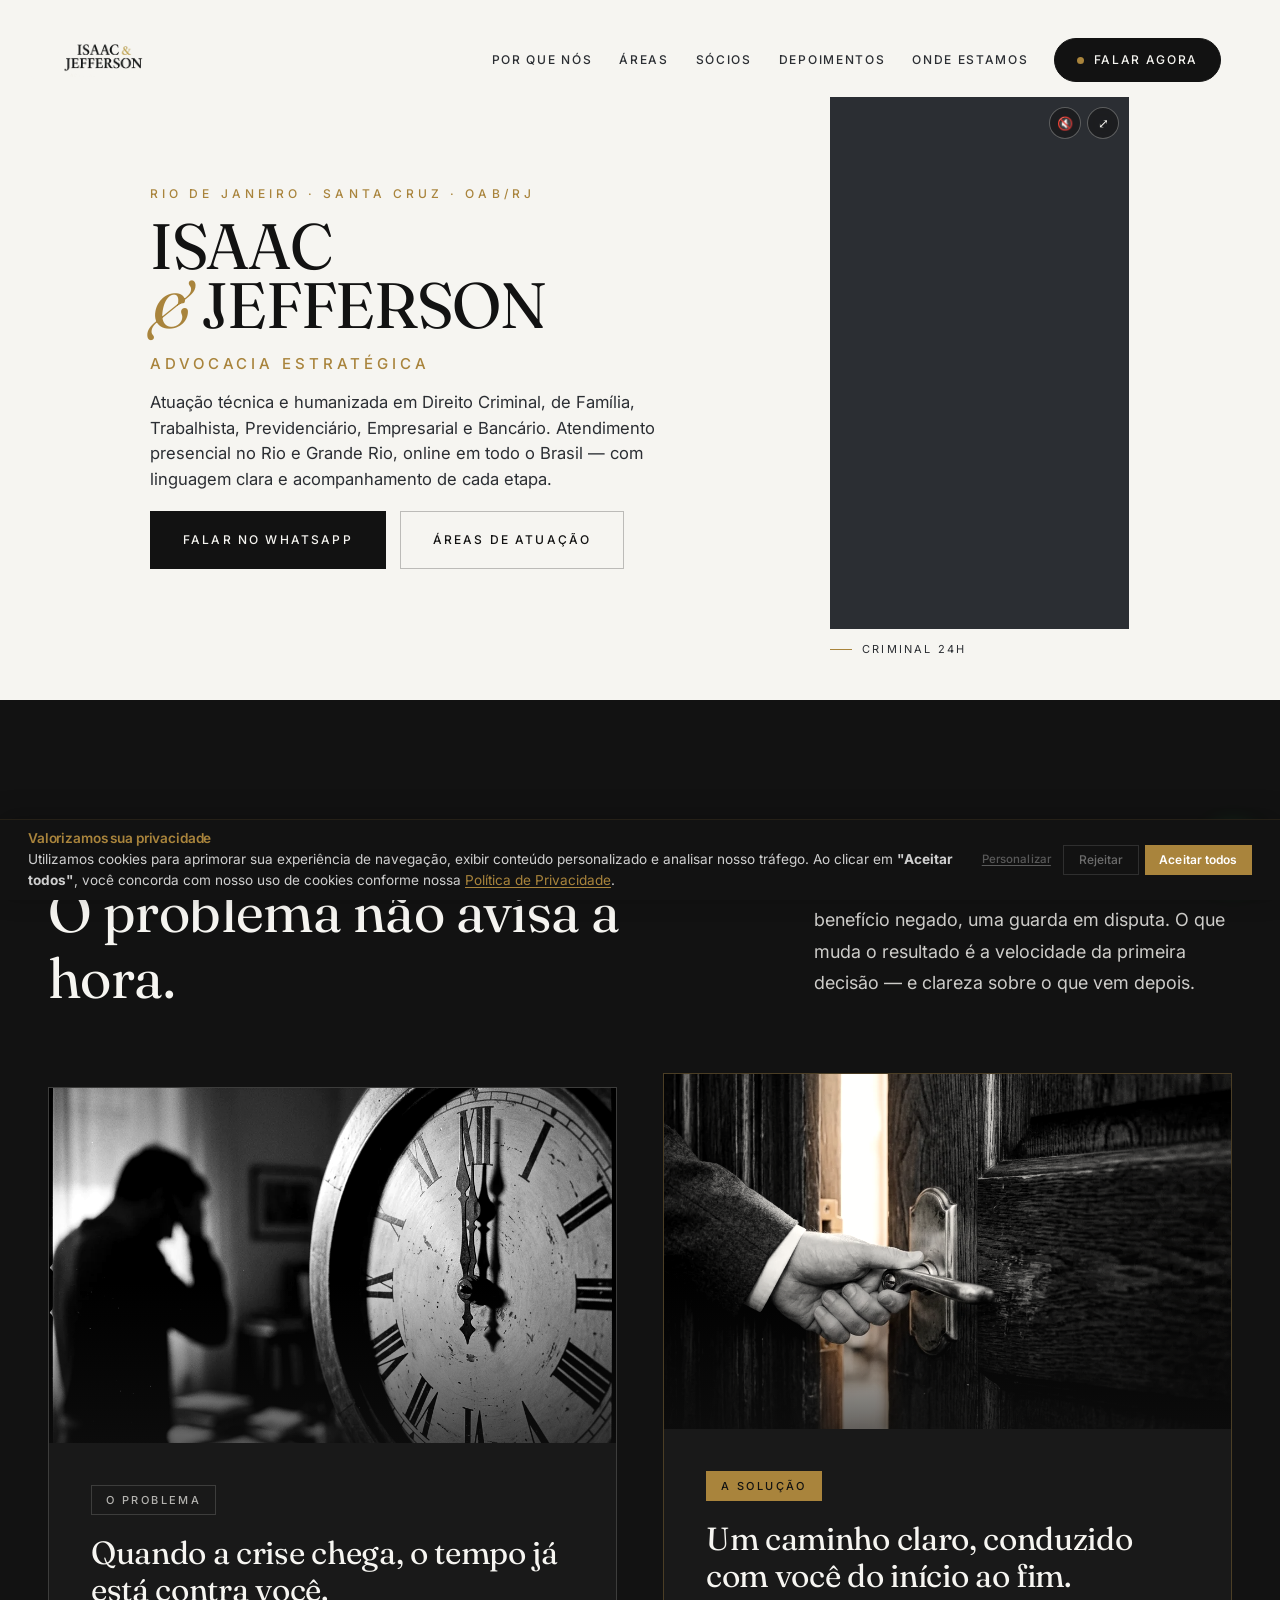
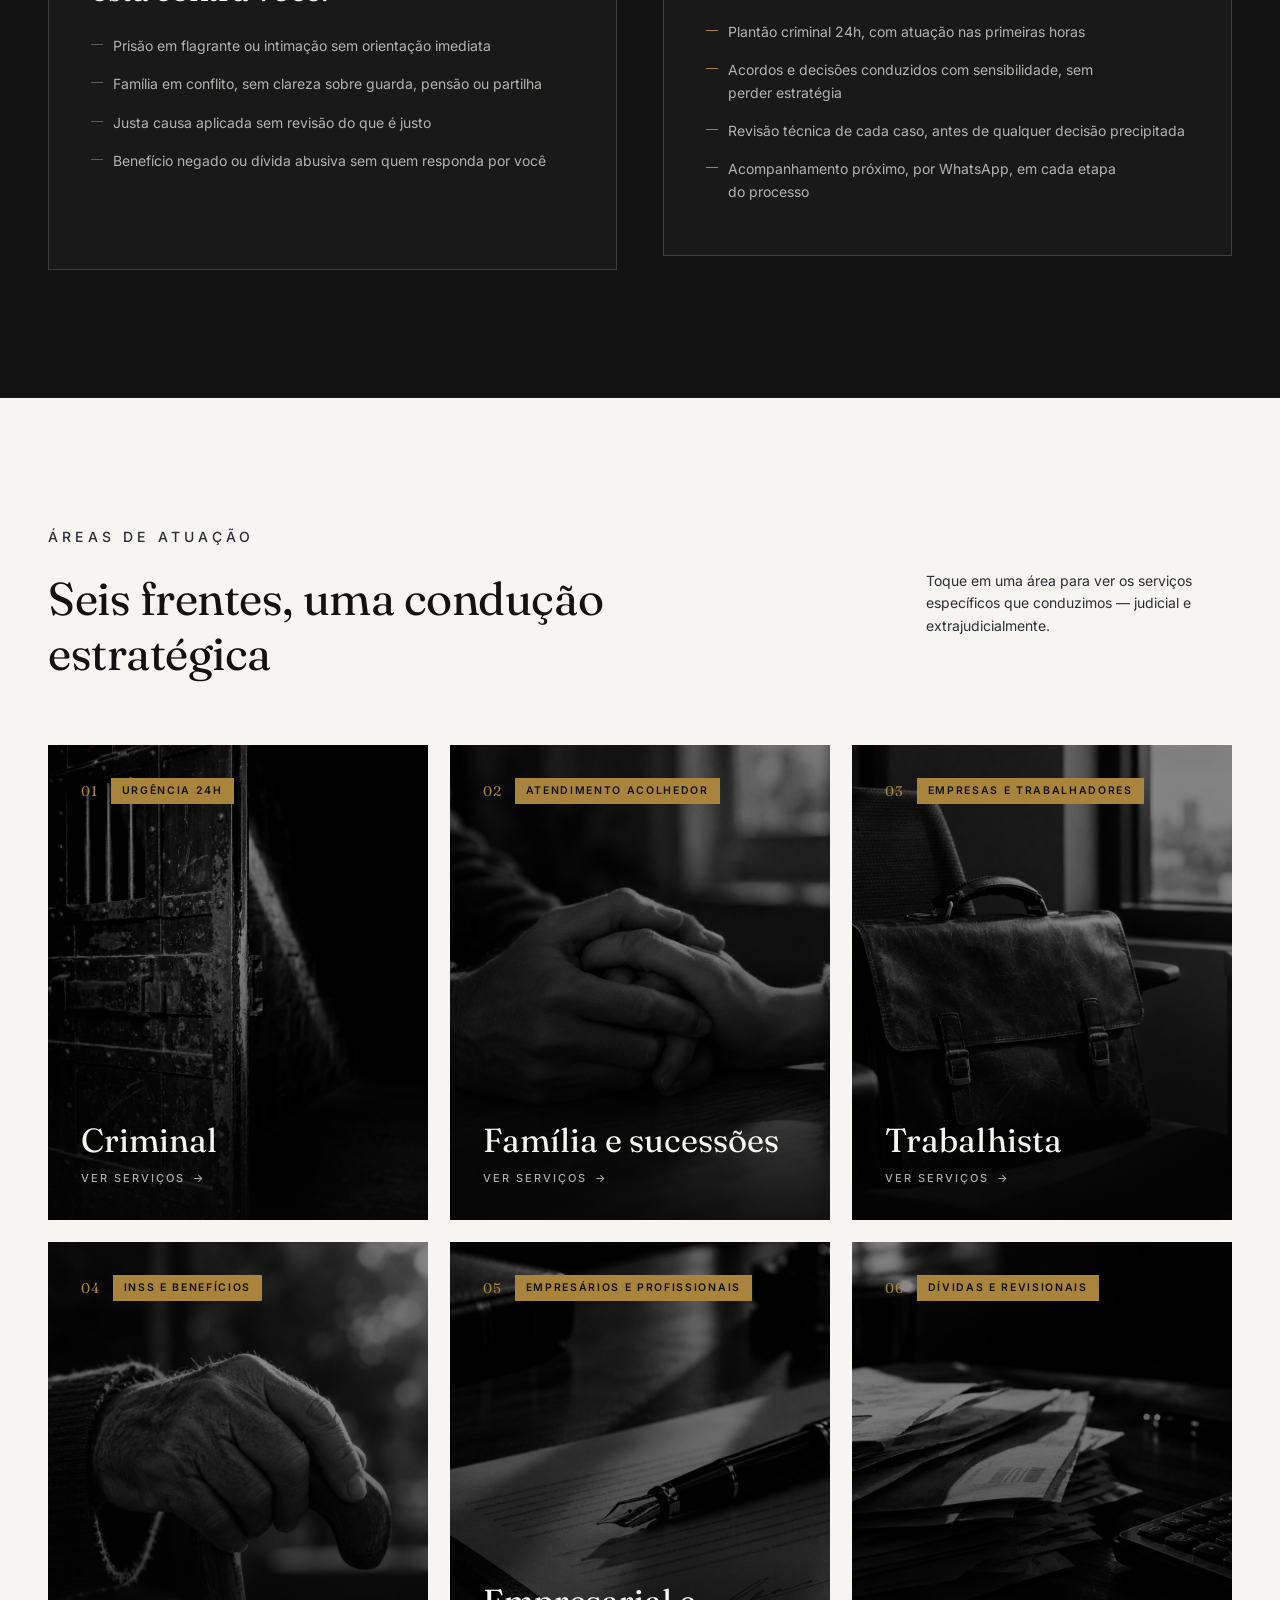
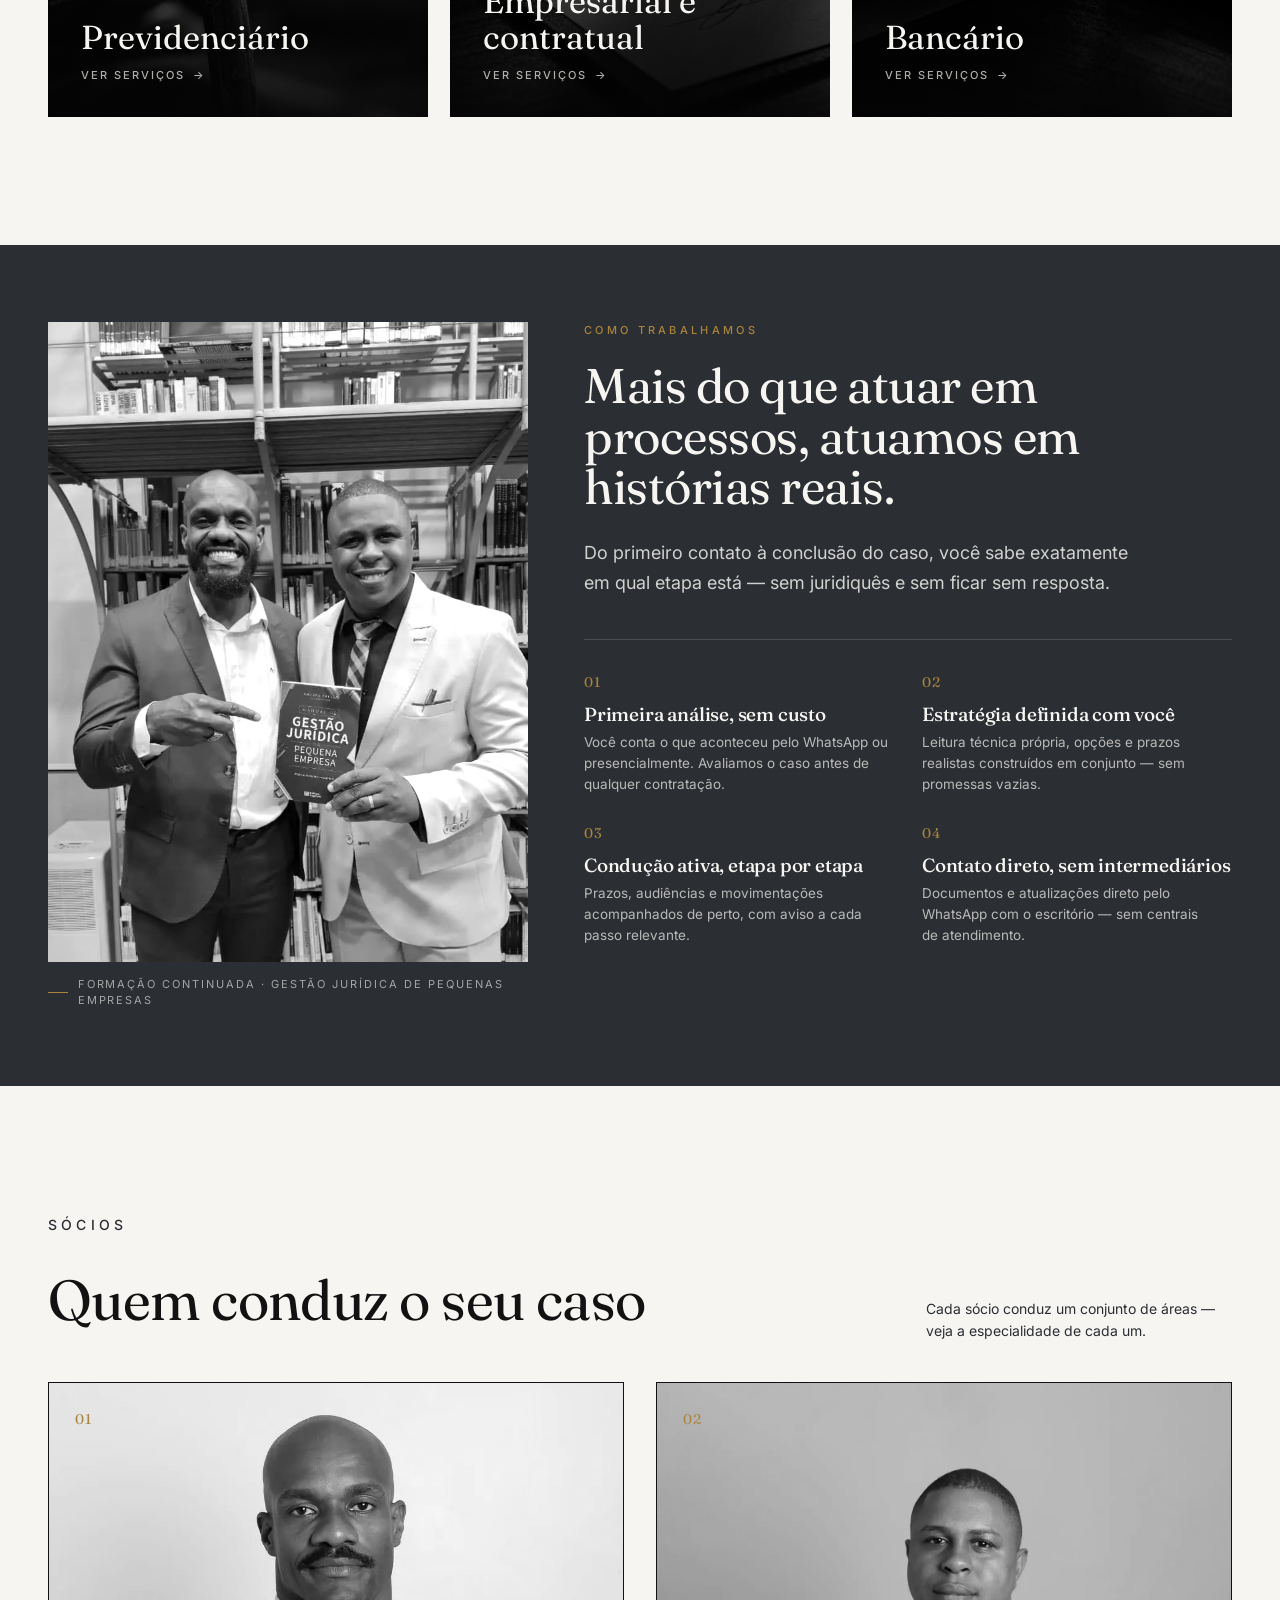
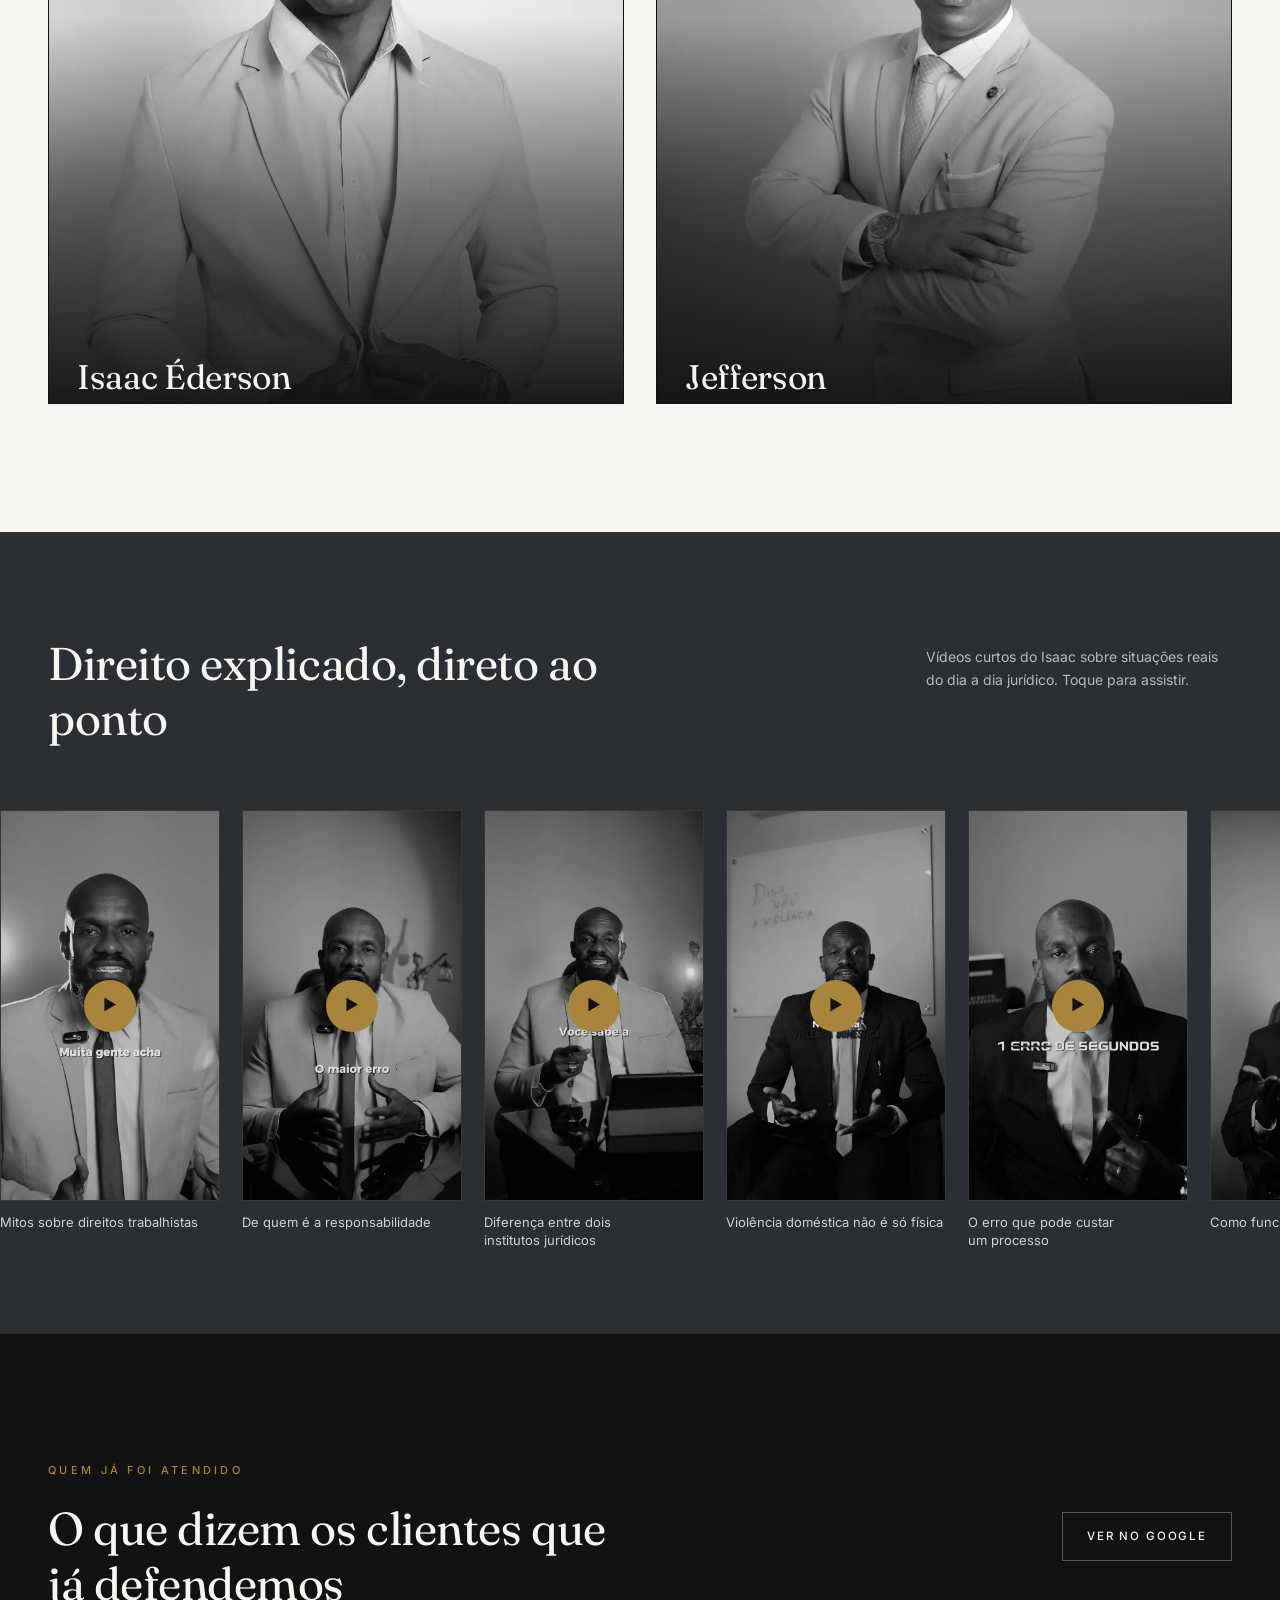
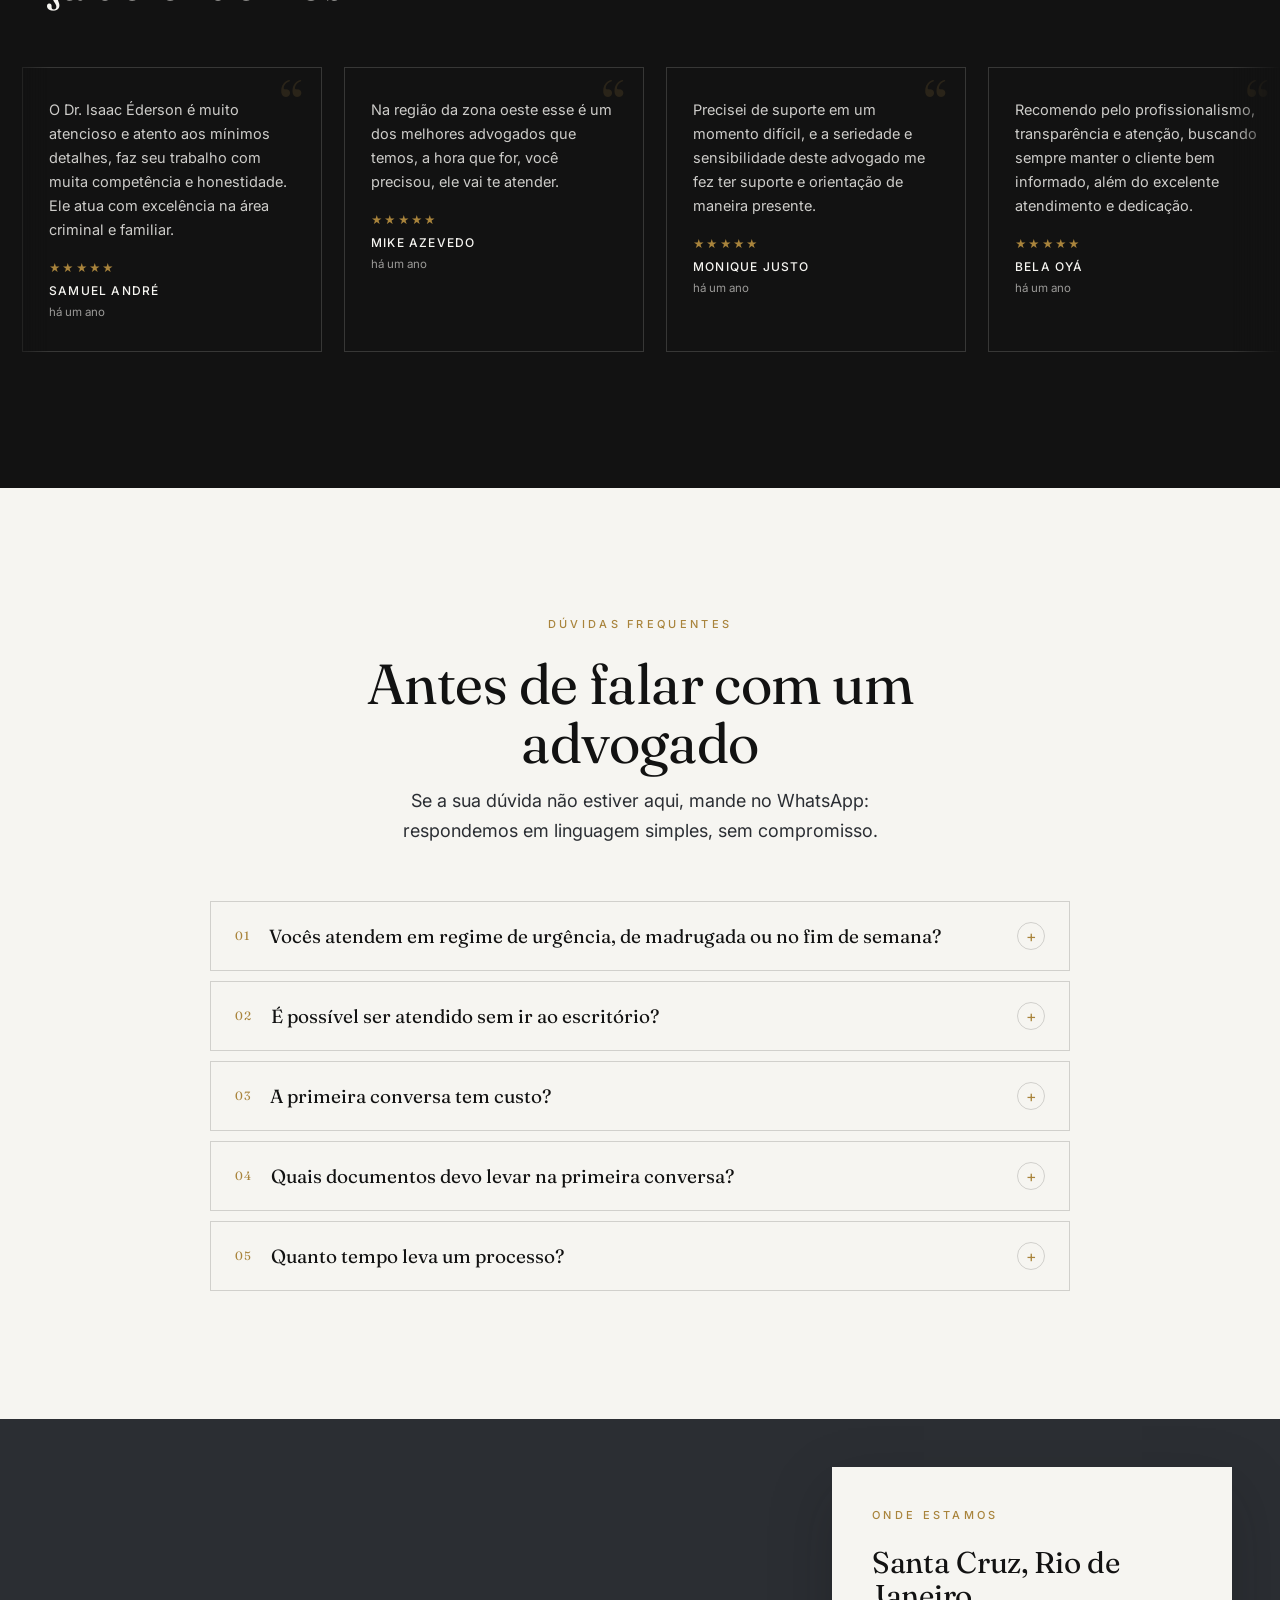
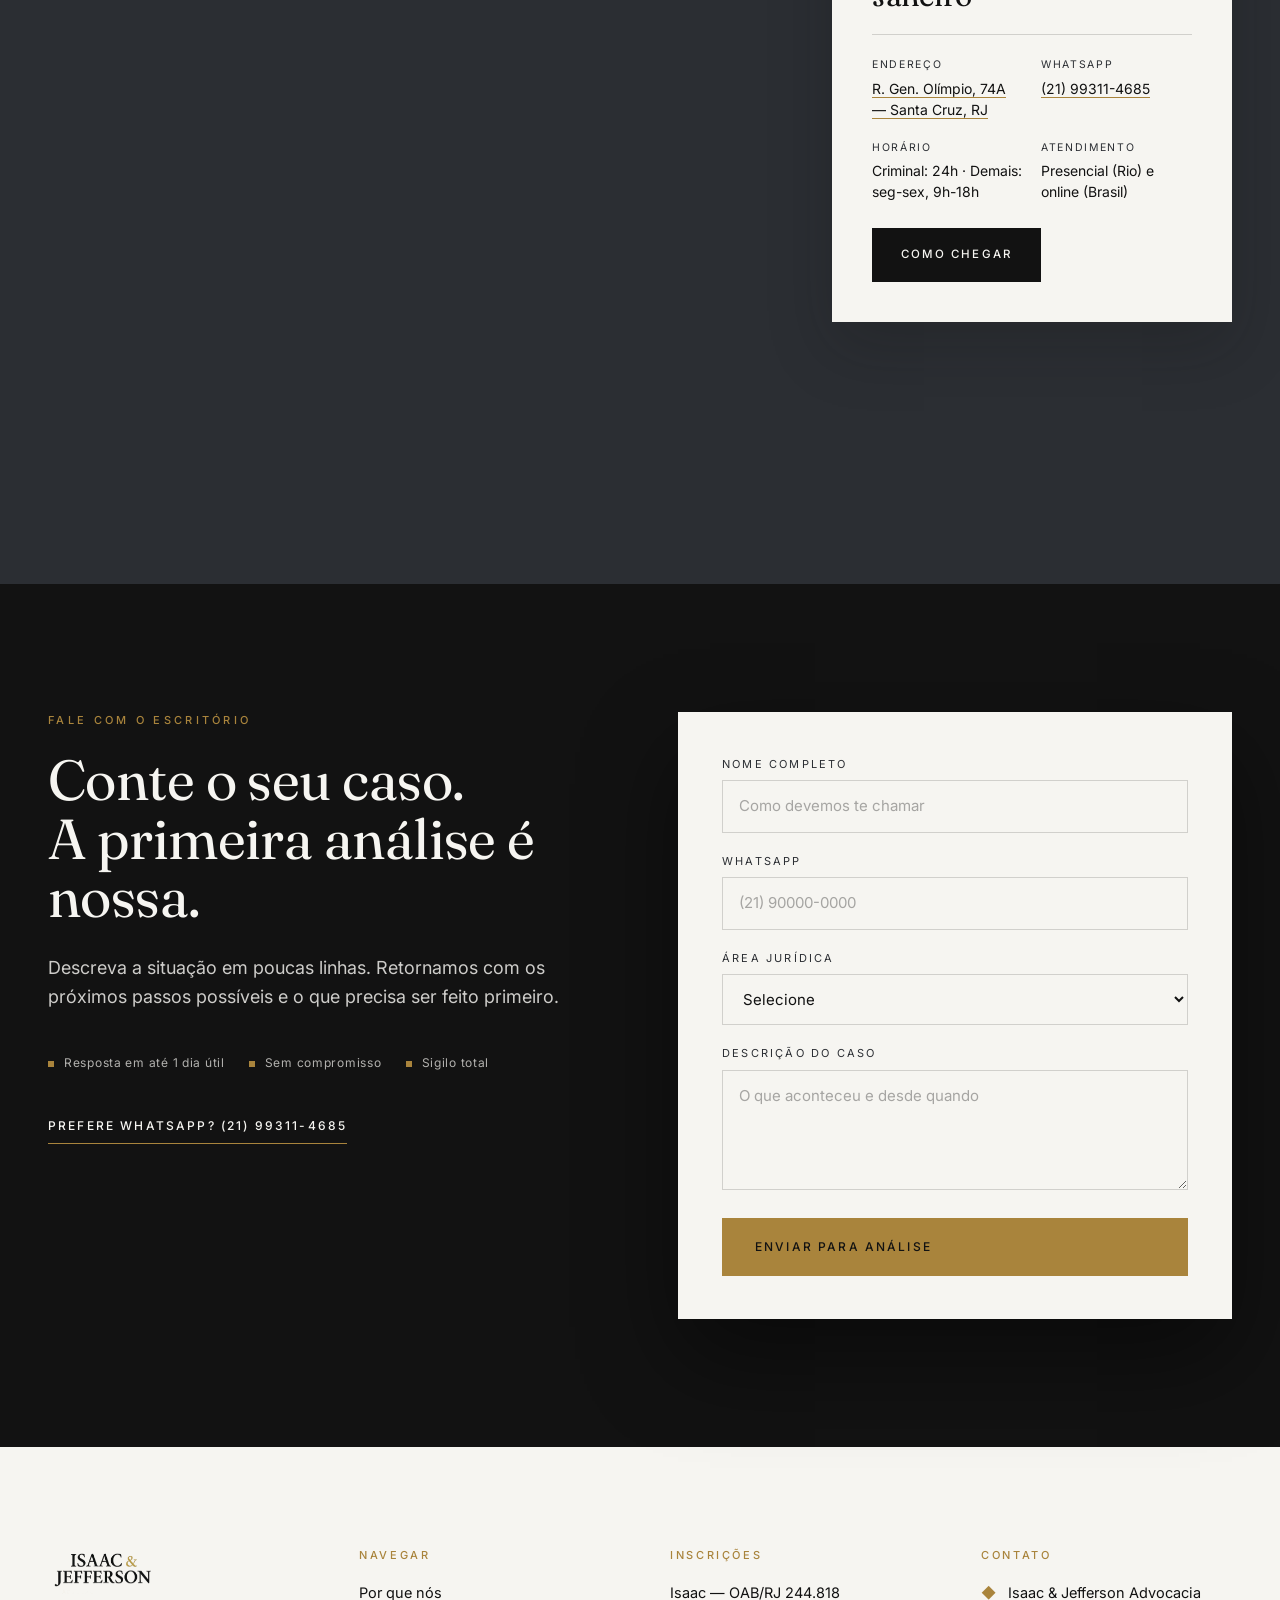
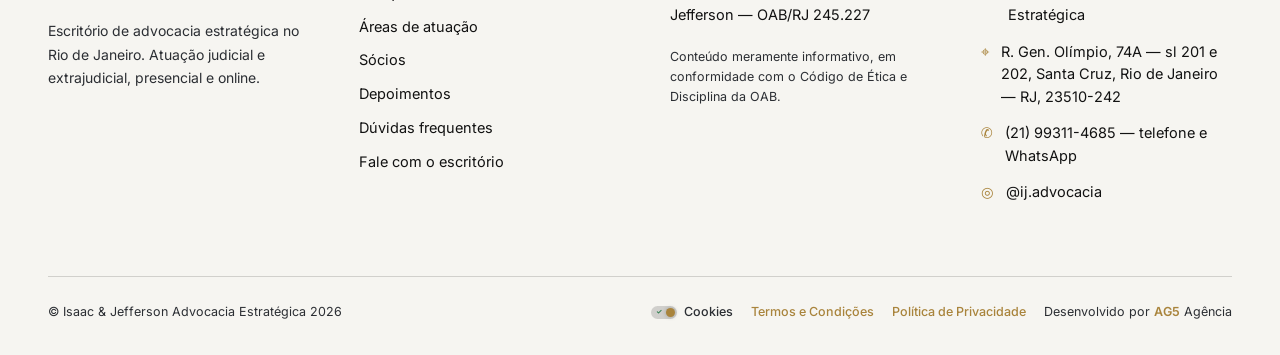
==== index.html @ b4bb5eb6 "Ajuste Gerais em cada seção" ====
<!DOCTYPE html>
<html lang="pt-BR">
<head>
<meta charset="utf-8" />
<meta name="viewport" content="width=device-width, initial-scale=1" />
<title>Isaac &amp; Jefferson | Advocacia Estratégica — Santa Cruz, Rio de Janeiro</title>
<meta name="description" content="Escritório de advocacia estratégica em Santa Cruz, Rio de Janeiro. Direito Criminal (plantão 24h), Família, Trabalhista, Previdenciário, Empresarial e Bancário. Atendimento presencial no Rio e Grande Rio e online em todo o Brasil." />
<meta name="theme-color" content="#121212" />
<link rel="icon" href="assets/favicon-isaac-jefferson-advocacia.ico" />
<meta property="og:title" content="Isaac &amp; Jefferson | Advocacia Estratégica" />
<meta property="og:description" content="Advocacia estratégica no Rio de Janeiro: criminal 24h, família, trabalhista, previdenciário, empresarial e bancário." />
<meta property="og:type" content="website" />
<link rel="preconnect" href="https://fonts.googleapis.com" />
<link rel="preconnect" href="https://fonts.gstatic.com" crossorigin />
<link href="https://fonts.googleapis.com/css2?family=Fraunces:opsz,wght@9..144,300;9..144,400;9..144,500;9..144,600&family=Inter:wght@300;400;500;600&display=swap" rel="stylesheet" />
<link rel="stylesheet" href="style.css" />
<link rel="stylesheet" href="cookie-banner.css" />
</head>
<body>

<a href="#hero" class="sr-only">Ir para o conteúdo</a>

<header class="nav" id="navbar">
  <div class="nav__inner">
    <a href="#hero" class="nav__logo" aria-label="Isaac &amp; Jefferson Advocacia Estratégica — início">
      <img src="assets/logo-isaac-jefferson-advocacia-estrategica.webp" alt="Isaac &amp; Jefferson Advocacia Estratégica" />
    </a>
    <nav class="nav__links" aria-label="Navegação principal">
      <a class="nav__link" href="#dor">Por que nós</a>
      <a class="nav__link" href="#areas">Áreas</a>
      <a class="nav__link" href="#socios">Sócios</a>
      <a class="nav__link" href="#depoimentos">Depoimentos</a>
      <a class="nav__link" href="#localizacao">Onde estamos</a>
      <a class="nav__cta" href="https://wa.me/5521993114685?text=Ol%C3%A1%2C%20vim%20atrav%C3%A9s%20do%20site%20e%20gostaria%20de%20agendar%20uma%20consulta." target="_blank" rel="noopener"><span class="nav__dot"></span>Falar agora</a>
    </nav>
    <button type="button" class="nav__burger" id="navBurger" aria-label="Abrir menu" aria-expanded="false" aria-controls="drawer">
      <span></span><span></span><span></span>
    </button>
  </div>
</header>

<main>

  <!-- HERO EDITORIAL -->
  <section class="hero section--light" id="hero">
    <div class="wrap hero__wrap">
      <div class="hero__main">
        <p class="eyebrow hero__kicker anim-rise">Rio de Janeiro · Santa Cruz · OAB/RJ</p>
        <h1 class="hero__title">
          <span class="anim-rise anim-rise--1">ISAAC</span>
          <span class="anim-rise anim-rise--2"><span class="hero__amp">&amp;</span> JEFFERSON</span>
        </h1>
        <div class="hero__copy anim-rise anim-rise--3">
          <p class="hero__tagline">Advocacia Estratégica</p>
          <p class="hero__text">Atuação técnica e humanizada em Direito Criminal, de Família, Trabalhista, Previdenciário, Empresarial e Bancário. Atendimento presencial no Rio e Grande Rio, online em todo o Brasil — com linguagem clara e acompanhamento de cada etapa.</p>
          <div class="hero__actions">
            <a class="btn btn--solid" href="https://wa.me/5521993114685?text=Ol%C3%A1%2C%20vim%20atrav%C3%A9s%20do%20site%20e%20gostaria%20de%20agendar%20minha%20avalia%C3%A7%C3%A3o." target="_blank" rel="noopener">Falar no WhatsApp</a>
            <a class="btn btn--ghost" href="#areas">Áreas de atuação</a>
          </div>
        </div>
      </div>
      <figure class="hero__figure anim-portrait">
        <video
          class="hero__video"
          autoplay
          muted
          loop
          playsinline
          width="600"
          height="900"
          aria-label="Vídeo institucional do escritório Isaac & Jefferson Advocacia Estratégica">
          <source src="assets/hero-video-isaac-jefferson.mp4" type="video/mp4" />
        </video>
        <div class="hero__video-controls">
          <button class="hero__video-ctrl" type="button" data-hero-mute aria-label="Ativar som">🔇</button>
          <button class="hero__video-ctrl" type="button" data-hero-expand aria-label="Expandir vídeo">⤢</button>
        </div>
        <figcaption><span class="rule"></span>Criminal 24h</figcaption>
      </figure>
    </div>
  </section>

  <!-- DOR E SOLUÇÃO -->
  <section class="section section--dark ps" id="dor">
    <div class="wrap reveal">
      <div class="ps__head">
        <p class="eyebrow mb-3">O momento em que você nos procura</p>
        <div class="ps__head-row">
          <h2 class="pain__title">O problema não avisa a hora.</h2>
          <p class="lead">Uma prisão em flagrante, uma justa causa, um benefício negado, uma guarda em disputa. O que muda o resultado é a velocidade da primeira decisão — e clareza sobre o que vem depois.</p>
        </div>
      </div>

      <div class="ps__grid">
        <article class="ps__card ps__card--problem">
          <figure class="ps__figure">
            <img src="assets/problema-crise-juridica.webp" alt="Relógio marcando meia-noite com silhueta de pessoa ao fundo, representando a urgência de um problema jurídico" width="1024" height="1024" loading="lazy" />
          </figure>
          <div class="ps__content">
            <span class="ps__tag">O problema</span>
            <h3 class="ps__title">Quando a crise chega, o tempo já está contra você.</h3>
            <ul class="ps__list">
              <li>Prisão em flagrante ou intimação sem orientação imediata</li>
              <li>Família em conflito, sem clareza sobre guarda, pensão ou partilha</li>
              <li>Justa causa aplicada sem revisão do que é justo</li>
              <li>Benefício negado ou dívida abusiva sem quem responda por você</li>
            </ul>
          </div>
        </article>

        <article class="ps__card ps__card--solution">
          <figure class="ps__figure">
            <img src="assets/solucao-atendimento-juridico.webp" alt="Mão abrindo uma porta de madeira com luz entrando, representando o caminho e a clareza de um atendimento jurídico" width="1024" height="1024" loading="lazy" />
          </figure>
          <div class="ps__content">
            <span class="ps__tag ps__tag--gold">A solução</span>
            <h3 class="ps__title">Um caminho claro, conduzido com você do início ao fim.</h3>
            <ul class="ps__list">
              <li>Plantão criminal 24h, com atuação nas primeiras horas</li>
              <li>Acordos e decisões conduzidos com sensibilidade, sem perder estratégia</li>
              <li>Revisão técnica de cada caso, antes de qualquer decisão precipitada</li>
              <li>Acompanhamento próximo, por WhatsApp, em cada etapa do processo</li>
            </ul>
          </div>
        </article>
      </div>
    </div>
  </section>

  <!-- ÁREAS — ACORDEÃO -->
  <section class="section section--light" id="areas">
    <div class="wrap reveal">
      <div class="head-row">
        <div>
          <p class="eyebrow mb-3">Áreas de atuação</p>
          <h2>Seis frentes, uma condução estratégica</h2>
        </div>
        <p>Toque em uma área para ver os serviços específicos que conduzimos — judicial e extrajudicialmente.</p>
      </div>

      <div class="area-grid">
        <button class="area-card" type="button" data-area-open="area-1" style="--area-bg: url('assets/servico-criminal.webp')">
          <span class="area-card__bg" aria-hidden="true"></span>
          <span class="area-card__top">
            <span class="area-card__num">01</span>
            <span class="area-card__tag">Urgência 24h</span>
          </span>
          <span class="area-card__bottom">
            <span class="area-card__name">Criminal</span>
            <span class="area-card__cta">Ver serviços <span aria-hidden="true">→</span></span>
          </span>
        </button>

        <button class="area-card" type="button" data-area-open="area-2" style="--area-bg: url('assets/servico-familia-e-sucessoes.webp')">
          <span class="area-card__bg" aria-hidden="true"></span>
          <span class="area-card__top">
            <span class="area-card__num">02</span>
            <span class="area-card__tag">Atendimento acolhedor</span>
          </span>
          <span class="area-card__bottom">
            <span class="area-card__name">Família e sucessões</span>
            <span class="area-card__cta">Ver serviços <span aria-hidden="true">→</span></span>
          </span>
        </button>

        <button class="area-card" type="button" data-area-open="area-3" style="--area-bg: url('assets/servico-trabalhista.webp')">
          <span class="area-card__bg" aria-hidden="true"></span>
          <span class="area-card__top">
            <span class="area-card__num">03</span>
            <span class="area-card__tag">Empresas e trabalhadores</span>
          </span>
          <span class="area-card__bottom">
            <span class="area-card__name">Trabalhista</span>
            <span class="area-card__cta">Ver serviços <span aria-hidden="true">→</span></span>
          </span>
        </button>

        <button class="area-card" type="button" data-area-open="area-4" style="--area-bg: url('assets/servico-previdenciario.webp')">
          <span class="area-card__bg" aria-hidden="true"></span>
          <span class="area-card__top">
            <span class="area-card__num">04</span>
            <span class="area-card__tag">INSS e benefícios</span>
          </span>
          <span class="area-card__bottom">
            <span class="area-card__name">Previdenciário</span>
            <span class="area-card__cta">Ver serviços <span aria-hidden="true">→</span></span>
          </span>
        </button>

        <button class="area-card" type="button" data-area-open="area-5" style="--area-bg: url('assets/servico-empresarial.webp')">
          <span class="area-card__bg" aria-hidden="true"></span>
          <span class="area-card__top">
            <span class="area-card__num">05</span>
            <span class="area-card__tag">Empresários e profissionais</span>
          </span>
          <span class="area-card__bottom">
            <span class="area-card__name">Empresarial e contratual</span>
            <span class="area-card__cta">Ver serviços <span aria-hidden="true">→</span></span>
          </span>
        </button>

        <button class="area-card" type="button" data-area-open="area-6" style="--area-bg: url('assets/servico-bancario.webp')">
          <span class="area-card__bg" aria-hidden="true"></span>
          <span class="area-card__top">
            <span class="area-card__num">06</span>
            <span class="area-card__tag">Dívidas e revisionais</span>
          </span>
          <span class="area-card__bottom">
            <span class="area-card__name">Bancário</span>
            <span class="area-card__cta">Ver serviços <span aria-hidden="true">→</span></span>
          </span>
        </button>
      </div>
    </div>
  </section>

  <!-- MODAIS DE SERVIÇOS POR ÁREA -->
  <div class="area-modal-overlay" id="areaModalOverlay"></div>

  <div class="area-modal" id="area-1" data-area-modal aria-hidden="true">
    <div class="area-modal__box">
      <button class="area-modal__close" type="button" data-area-close aria-label="Fechar">
        <svg viewBox="0 0 24 24" fill="none" stroke="currentColor" stroke-width="1.6" width="18" height="18" aria-hidden="true"><path d="M18 6L6 18M6 6l12 12"/></svg>
      </button>

      <div class="area-modal__content">
        <span class="area-modal__tag">01 · Urgência 24h</span>
        <h3 class="area-modal__title">Criminal</h3>
        <div class="acc__services">
          <p><span class="acc__dash"></span>Orientação jurídica preliminar</p>
          <p><span class="acc__dash"></span>Acompanhamento em delegacia (oitivas e depoimentos)</p>
          <p><span class="acc__dash"></span>Análise e acompanhamento de inquérito policial</p>
          <p><span class="acc__dash"></span>Acompanhamento de flagrante</p>
          <p><span class="acc__dash"></span>Audiência de custódia</p>
          <p><span class="acc__dash"></span>Defesa em processo criminal</p>
          <p><span class="acc__dash"></span>ANPP e transação penal</p>
          <p><span class="acc__dash"></span>Pedido de liberdade provisória</p>
          <p><span class="acc__dash"></span>Relaxamento e revogação de prisão preventiva</p>
          <p><span class="acc__dash"></span>Habeas corpus</p>
          <p><span class="acc__dash"></span>Recursos criminais</p>
          <p><span class="acc__dash"></span>Defesa em Tribunal do Júri</p>
          <p><span class="acc__dash"></span>Defesa em medidas protetivas</p>
          <p><span class="acc__dash"></span>Defesa em crimes sexuais</p>
          <p><span class="acc__dash"></span>Defesa em sindicância militar</p>
          <p><span class="acc__dash"></span>JECRIM</p>
          <p><span class="acc__dash"></span>Reabilitação criminal</p>
          <p><span class="acc__dash"></span>Execução penal e progressão de regime</p>
          <p><span class="acc__dash"></span>Livramento condicional e indulto</p>
        </div>
        <a class="btn btn--gold" href="https://wa.me/5521993114685?text=Ol%C3%A1%2C%20vim%20atrav%C3%A9s%20do%20site%20e%20gostaria%20de%20saber%20mais%20sobre%20Direito%20Criminal." target="_blank" rel="noopener">Falar sobre meu caso</a>
      </div>
    </div>
  </div>

  <div class="area-modal" id="area-2" data-area-modal aria-hidden="true">
    <div class="area-modal__box">
      <button class="area-modal__close" type="button" data-area-close aria-label="Fechar">
        <svg viewBox="0 0 24 24" fill="none" stroke="currentColor" stroke-width="1.6" width="18" height="18" aria-hidden="true"><path d="M18 6L6 18M6 6l12 12"/></svg>
      </button>

      <div class="area-modal__content">
        <span class="area-modal__tag">02 · Atendimento acolhedor</span>
        <h3 class="area-modal__title">Família e sucessões</h3>
        <div class="acc__services">
          <p><span class="acc__dash"></span>Divórcio judicial e extrajudicial</p>
          <p><span class="acc__dash"></span>Dissolução de união estável</p>
          <p><span class="acc__dash"></span>Pensão alimentícia: ação, oferta, revisão, exoneração e execução</p>
          <p><span class="acc__dash"></span>Guarda compartilhada e unilateral</p>
          <p><span class="acc__dash"></span>Regulamentação de visitas</p>
          <p><span class="acc__dash"></span>Alienação parental</p>
          <p><span class="acc__dash"></span>Investigação, reconhecimento e negatória de paternidade</p>
          <p><span class="acc__dash"></span>Inventário judicial e extrajudicial</p>
          <p><span class="acc__dash"></span>Sucessões e planejamento sucessório</p>
          <p><span class="acc__dash"></span>Testamento</p>
          <p><span class="acc__dash"></span>Interdição e curatela</p>
          <p><span class="acc__dash"></span>Alvará e autorização judicial</p>
          <p><span class="acc__dash"></span>Pacto antenupcial</p>
          <p><span class="acc__dash"></span>Partilha de bens no divórcio</p>
        </div>
        <a class="btn btn--gold" href="https://wa.me/5521993114685?text=Ol%C3%A1%2C%20vim%20atrav%C3%A9s%20do%20site%20e%20gostaria%20de%20saber%20mais%20sobre%20Direito%20de%20Fam%C3%ADlia." target="_blank" rel="noopener">Falar sobre meu caso</a>
      </div>
    </div>
  </div>

  <div class="area-modal" id="area-3" data-area-modal aria-hidden="true">
    <div class="area-modal__box">
      <button class="area-modal__close" type="button" data-area-close aria-label="Fechar">
        <svg viewBox="0 0 24 24" fill="none" stroke="currentColor" stroke-width="1.6" width="18" height="18" aria-hidden="true"><path d="M18 6L6 18M6 6l12 12"/></svg>
      </button>

      <div class="area-modal__content">
        <span class="area-modal__tag">03 · Empresas e trabalhadores</span>
        <h3 class="area-modal__title">Trabalhista</h3>
        <div class="acc__services">
          <p><span class="acc__dash"></span>Consultas em legislação trabalhista</p>
          <p><span class="acc__dash"></span>Revisão de advertências e suspensões</p>
          <p><span class="acc__dash"></span>Orientação sobre admissão, jornada, férias, remuneração, benefícios e desligamentos</p>
          <p><span class="acc__dash"></span>Elaboração de procedimentos internos</p>
          <p><span class="acc__dash"></span>Análise de contratos de trabalho e PJ</p>
          <p><span class="acc__dash"></span>Defesa de empresas em reclamações trabalhistas</p>
          <p><span class="acc__dash"></span>Reversão de justa causa</p>
          <p><span class="acc__dash"></span>Cálculos trabalhistas</p>
          <p><span class="acc__dash"></span>Revisão de insalubridade e periculosidade</p>
          <p><span class="acc__dash"></span>Horas extras</p>
          <p><span class="acc__dash"></span>Acidente de trabalho</p>
        </div>
        <a class="btn btn--gold" href="https://wa.me/5521993114685?text=Ol%C3%A1%2C%20vim%20atrav%C3%A9s%20do%20site%20e%20gostaria%20de%20saber%20mais%20sobre%20Direito%20Trabalhista." target="_blank" rel="noopener">Falar sobre meu caso</a>
      </div>
    </div>
  </div>

  <div class="area-modal" id="area-4" data-area-modal aria-hidden="true">
    <div class="area-modal__box">
      <button class="area-modal__close" type="button" data-area-close aria-label="Fechar">
        <svg viewBox="0 0 24 24" fill="none" stroke="currentColor" stroke-width="1.6" width="18" height="18" aria-hidden="true"><path d="M18 6L6 18M6 6l12 12"/></svg>
      </button>

      <div class="area-modal__content">
        <span class="area-modal__tag">04 · INSS e benefícios</span>
        <h3 class="area-modal__title">Previdenciário</h3>
        <div class="acc__services">
          <p><span class="acc__dash"></span>Aposentadoria rural e urbana</p>
          <p><span class="acc__dash"></span>LOAS / BPC</p>
          <p><span class="acc__dash"></span>Auxílio maternidade</p>
          <p><span class="acc__dash"></span>Auxílio doença</p>
          <p><span class="acc__dash"></span>Auxílio acidente</p>
          <p><span class="acc__dash"></span>Planejamento de aposentadoria</p>
        </div>
        <a class="btn btn--gold" href="https://wa.me/5521993114685?text=Ol%C3%A1%2C%20vim%20atrav%C3%A9s%20do%20site%20e%20gostaria%20de%20saber%20mais%20sobre%20Direito%20Previdenci%C3%A1rio." target="_blank" rel="noopener">Falar sobre meu caso</a>
      </div>
    </div>
  </div>

  <div class="area-modal" id="area-5" data-area-modal aria-hidden="true">
    <div class="area-modal__box">
      <button class="area-modal__close" type="button" data-area-close aria-label="Fechar">
        <svg viewBox="0 0 24 24" fill="none" stroke="currentColor" stroke-width="1.6" width="18" height="18" aria-hidden="true"><path d="M18 6L6 18M6 6l12 12"/></svg>
      </button>

      <div class="area-modal__content">
        <span class="area-modal__tag">05 · Empresários e profissionais</span>
        <h3 class="area-modal__title">Empresarial e contratual</h3>
        <div class="acc__services">
          <p><span class="acc__dash"></span>Orientação jurídica empresarial</p>
          <p><span class="acc__dash"></span>Elaboração e revisão de contratos: prestação de serviços, fornecimento, parceria, confidencialidade e locação</p>
          <p><span class="acc__dash"></span>Contrato social e alterações societárias</p>
          <p><span class="acc__dash"></span>Análise de risco de vínculo empregatício em contratação PJ</p>
          <p><span class="acc__dash"></span>Notificações extrajudiciais</p>
          <p><span class="acc__dash"></span>Apoio em negociações</p>
        </div>
        <a class="btn btn--gold" href="https://wa.me/5521993114685?text=Ol%C3%A1%2C%20vim%20atrav%C3%A9s%20do%20site%20e%20gostaria%20de%20saber%20mais%20sobre%20Direito%20Empresarial." target="_blank" rel="noopener">Falar sobre meu caso</a>
      </div>
    </div>
  </div>

  <div class="area-modal" id="area-6" data-area-modal aria-hidden="true">
    <div class="area-modal__box">
      <button class="area-modal__close" type="button" data-area-close aria-label="Fechar">
        <svg viewBox="0 0 24 24" fill="none" stroke="currentColor" stroke-width="1.6" width="18" height="18" aria-hidden="true"><path d="M18 6L6 18M6 6l12 12"/></svg>
      </button>

      <div class="area-modal__content">
        <span class="area-modal__tag">06 · Dívidas e revisionais</span>
        <h3 class="area-modal__title">Bancário</h3>
        <div class="acc__services">
          <p><span class="acc__dash"></span>Análise de contratos de empréstimo, financiamento e capital de giro</p>
          <p><span class="acc__dash"></span>Verificação de juros e tarifas</p>
          <p><span class="acc__dash"></span>Renegociação de dívidas</p>
          <p><span class="acc__dash"></span>Juros abusivos</p>
          <p><span class="acc__dash"></span>Busca e apreensão de veículos</p>
          <p><span class="acc__dash"></span>Ações revisionais bancárias</p>
        </div>
        <a class="btn btn--gold" href="https://wa.me/5521993114685?text=Ol%C3%A1%2C%20vim%20atrav%C3%A9s%20do%20site%20e%20gostaria%20de%20saber%20mais%20sobre%20Direito%20Banc%C3%A1rio." target="_blank" rel="noopener">Falar sobre meu caso</a>
      </div>
    </div>
  </div>

  <!-- ENCANTAMENTO -->
  <section class="section section--graphite ct" id="como-trabalhamos">
    <div class="wrap reveal">
      <div class="ct__layout">
        <figure class="ct__figure">
          <img src="assets/isaac-jefferson-advogados-lancamento-livro-gestao-juridica.webp" alt="Os sócios Isaac e Jefferson em evento com o Manual de Gestão Jurídica da Pequena Empresa" width="720" height="1280" loading="lazy" />
          <figcaption><span class="rule"></span>Formação continuada · gestão jurídica de pequenas empresas</figcaption>
        </figure>

        <div class="ct__main">
          <div class="ct__content">
            <p class="eyebrow mb-3">Como trabalhamos</p>
            <h2 class="pain__title">Mais do que atuar em processos, atuamos em histórias reais.</h2>
            <p class="lead mb-4">Do primeiro contato à conclusão do caso, você sabe exatamente em qual etapa está — sem juridiquês e sem ficar sem resposta.</p>
          </div>

          <div class="ct__steps">
            <div class="ct__step">
              <span class="ct__step-num">01</span>
              <h3>Primeira análise, sem custo</h3>
              <p>Você conta o que aconteceu pelo WhatsApp ou presencialmente. Avaliamos o caso antes de qualquer contratação.</p>
            </div>
            <div class="ct__step">
              <span class="ct__step-num">02</span>
              <h3>Estratégia definida com você</h3>
              <p>Leitura técnica própria, opções e prazos realistas construídos em conjunto — sem promessas vazias.</p>
            </div>
            <div class="ct__step">
              <span class="ct__step-num">03</span>
              <h3>Condução ativa, etapa por etapa</h3>
              <p>Prazos, audiências e movimentações acompanhados de perto, com aviso a cada passo relevante.</p>
            </div>
            <div class="ct__step">
              <span class="ct__step-num">04</span>
              <h3>Contato direto, sem intermediários</h3>
              <p>Documentos e atualizações direto pelo WhatsApp com o escritório — sem centrais de atendimento.</p>
            </div>
          </div>
        </div>
      </div>
    </div>
  </section>

  <!-- SÓCIOS -->
  <section class="section section--light" id="socios">
    <div class="wrap reveal">
      <div class="head-row">
        <div>
          <p class="eyebrow mb-3">Sócios</p>
          <h2>Quem conduz o seu caso</h2>
        </div>
        <p>Cada sócio conduz um conjunto de áreas — veja a especialidade de cada um.</p>
      </div>
      <div class="team">
        <article class="team__card">
          <span class="team__num">01</span>
          <img src="assets/isaac-ederson-advogado-criminal-retrato-blazer-bege.webp" alt="Retrato do advogado Isaac Éderson" width="600" height="900" loading="lazy" />
          <div class="team__veil" aria-hidden="true"></div>
          <div class="team__panel">
            <h3>Isaac Éderson</h3>
            <p class="team__oab">OAB/RJ 244.818</p>
            <p class="team__focus">Direito Criminal e de Família — plantão de urgências, defesa em processo criminal e conflitos familiares.</p>
          </div>
        </article>
        <article class="team__card">
          <span class="team__num">02</span>
          <img src="assets/jefferson-advogado-retrato-fundo-bege.webp" alt="Retrato do advogado Jefferson" width="600" height="900" loading="lazy" />
          <div class="team__veil" aria-hidden="true"></div>
          <div class="team__panel">
            <h3>Jefferson</h3>
            <p class="team__oab">OAB/RJ 245.227</p>
            <p class="team__focus">Direito Trabalhista, Empresarial e Previdenciário — consultoria para empresas, contratos e benefícios do INSS.</p>
          </div>
        </article>
      </div>
    </div>
  </section>

  <!-- VÍDEOS — CONTEÚDO JURÍDICO -->
  <section class="section section--graphite vids" id="videos">
    <div class="wrap reveal">
      <div class="head-row">
        <div>
          <p class="eyebrow mb-3">Conteúdo</p>
          <h2 class="pain__title">Direito explicado, direto ao ponto</h2>
        </div>
        <p style="color: var(--paper-70)">Vídeos curtos do Isaac sobre situações reais do dia a dia jurídico. Toque para assistir.</p>
      </div>

      <div class="vids__track" data-vids-track>
        <article class="vid-card" data-vid-card>
          <div class="vid-card__frame">
            <video class="vid-card__video" preload="none" poster="assets/poster-video-1.webp" playsinline muted loop>
              <source src="assets/video-conteudo-1.mp4" type="video/mp4" />
            </video>
            <div class="vid-card__controls">
              <button class="vid-card__ctrl" type="button" data-vid-mute aria-label="Ativar som">🔇</button>
              <button class="vid-card__ctrl" type="button" data-vid-expand aria-label="Expandir vídeo">⤢</button>
            </div>
            <button class="vid-card__play" type="button" aria-label="Assistir vídeo: mitos sobre direitos trabalhistas">
              <span class="vid-card__icon" aria-hidden="true">▶</span>
            </button>
          </div>
          <p class="vid-card__label">Mitos sobre direitos trabalhistas</p>
        </article>

        <article class="vid-card" data-vid-card>
          <div class="vid-card__frame">
            <video class="vid-card__video" preload="none" poster="assets/poster-video-2.webp" playsinline muted loop>
              <source src="assets/video-conteudo-2.mp4" type="video/mp4" />
            </video>
            <div class="vid-card__controls">
              <button class="vid-card__ctrl" type="button" data-vid-mute aria-label="Ativar som">🔇</button>
              <button class="vid-card__ctrl" type="button" data-vid-expand aria-label="Expandir vídeo">⤢</button>
            </div>
            <button class="vid-card__play" type="button" aria-label="Assistir vídeo: de quem é a responsabilidade">
              <span class="vid-card__icon" aria-hidden="true">▶</span>
            </button>
          </div>
          <p class="vid-card__label">De quem é a responsabilidade</p>
        </article>

        <article class="vid-card" data-vid-card>
          <div class="vid-card__frame">
            <video class="vid-card__video" preload="none" poster="assets/poster-video-3.webp" playsinline muted loop>
              <source src="assets/video-conteudo-3.mp4" type="video/mp4" />
            </video>
            <div class="vid-card__controls">
              <button class="vid-card__ctrl" type="button" data-vid-mute aria-label="Ativar som">🔇</button>
              <button class="vid-card__ctrl" type="button" data-vid-expand aria-label="Expandir vídeo">⤢</button>
            </div>
            <button class="vid-card__play" type="button" aria-label="Assistir vídeo: diferença entre dois institutos jurídicos">
              <span class="vid-card__icon" aria-hidden="true">▶</span>
            </button>
          </div>
          <p class="vid-card__label">Diferença entre dois institutos jurídicos</p>
        </article>

        <article class="vid-card" data-vid-card>
          <div class="vid-card__frame">
            <video class="vid-card__video" preload="none" poster="assets/poster-video-4.webp" playsinline muted loop>
              <source src="assets/video-conteudo-4.mp4" type="video/mp4" />
            </video>
            <div class="vid-card__controls">
              <button class="vid-card__ctrl" type="button" data-vid-mute aria-label="Ativar som">🔇</button>
              <button class="vid-card__ctrl" type="button" data-vid-expand aria-label="Expandir vídeo">⤢</button>
            </div>
            <button class="vid-card__play" type="button" aria-label="Assistir vídeo: violência doméstica não é só física">
              <span class="vid-card__icon" aria-hidden="true">▶</span>
            </button>
          </div>
          <p class="vid-card__label">Violência doméstica não é só física</p>
        </article>

        <article class="vid-card" data-vid-card>
          <div class="vid-card__frame">
            <video class="vid-card__video" preload="none" poster="assets/poster-video-5.webp" playsinline muted loop>
              <source src="assets/video-conteudo-5.mp4" type="video/mp4" />
            </video>
            <div class="vid-card__controls">
              <button class="vid-card__ctrl" type="button" data-vid-mute aria-label="Ativar som">🔇</button>
              <button class="vid-card__ctrl" type="button" data-vid-expand aria-label="Expandir vídeo">⤢</button>
            </div>
            <button class="vid-card__play" type="button" aria-label="Assistir vídeo: o erro que pode custar um processo">
              <span class="vid-card__icon" aria-hidden="true">▶</span>
            </button>
          </div>
          <p class="vid-card__label">O erro que pode custar um processo</p>
        </article>

        <article class="vid-card" data-vid-card>
          <div class="vid-card__frame">
            <video class="vid-card__video" preload="none" poster="assets/poster-video-6.webp" playsinline muted loop>
              <source src="assets/video-conteudo-6.mp4" type="video/mp4" />
            </video>
            <div class="vid-card__controls">
              <button class="vid-card__ctrl" type="button" data-vid-mute aria-label="Ativar som">🔇</button>
              <button class="vid-card__ctrl" type="button" data-vid-expand aria-label="Expandir vídeo">⤢</button>
            </div>
            <button class="vid-card__play" type="button" aria-label="Assistir vídeo: como funciona o divórcio">
              <span class="vid-card__icon" aria-hidden="true">▶</span>
            </button>
          </div>
          <p class="vid-card__label">Como funciona o divórcio</p>
        </article>

        <article class="vid-card" data-vid-card>
          <div class="vid-card__frame">
            <video class="vid-card__video" preload="none" poster="assets/poster-video-7.webp" playsinline muted loop>
              <source src="assets/video-conteudo-7.mp4" type="video/mp4" />
            </video>
            <div class="vid-card__controls">
              <button class="vid-card__ctrl" type="button" data-vid-mute aria-label="Ativar som">🔇</button>
              <button class="vid-card__ctrl" type="button" data-vid-expand aria-label="Expandir vídeo">⤢</button>
            </div>
            <button class="vid-card__play" type="button" aria-label="Assistir vídeo: o que é limbo previdenciário">
              <span class="vid-card__icon" aria-hidden="true">▶</span>
            </button>
          </div>
          <p class="vid-card__label">O que é limbo previdenciário</p>
        </article>
      </div>
    </div>
  </section>

  <!-- DEPOIMENTOS -->
  <section class="section section--dark wall" id="depoimentos">
    <div class="wrap reveal">
      <div class="wall__head">
        <div>
          <p class="eyebrow mb-3">Quem já foi atendido</p>
          <h2>O que dizem os clientes que já defendemos</h2>
        </div>
        <div class="row-actions">
          <a class="btn btn--ghost-light" href="https://share.google/rDCIeaf4TLMOgI6k5" target="_blank" rel="noopener">Ver no Google</a>
        </div>
      </div>

      <div class="wall__track" data-wall></div>
    </div>
  </section>

  <!-- FAQ -->
  <section class="section section--light" id="faq">
    <div class="wrap reveal">
      <div class="faq__head">
        <p class="eyebrow mb-3">Dúvidas frequentes</p>
        <h2 class="pain__title">Antes de falar com um advogado</h2>
        <p class="lead" style="color:#2B2E33">Se a sua dúvida não estiver aqui, mande no WhatsApp: respondemos em linguagem simples, sem compromisso.</p>
      </div>
      <div class="acc faq-acc" data-accordion data-stagger>
        <div class="acc__item">
          <button class="faq__btn" type="button" aria-expanded="false" aria-controls="faq-1"><span class="faq__num">01</span><span class="faq__q">Vocês atendem em regime de urgência, de madrugada ou no fim de semana?</span><span class="faq__icon" aria-hidden="true">+</span></button>
          <div class="acc__panel" id="faq-1" role="region"><p class="faq__answer">Sim. Demandas criminais e urgentes — flagrante, audiência de custódia, prisão preventiva — são atendidas 24 horas pelo WhatsApp (21) 99311-4685. As demais áreas seguem o horário de segunda a sexta, das 9h às 18h.</p></div>
        </div>
        <div class="acc__item">
          <button class="faq__btn" type="button" aria-expanded="false" aria-controls="faq-2"><span class="faq__num">02</span><span class="faq__q">É possível ser atendido sem ir ao escritório?</span><span class="faq__icon" aria-hidden="true">+</span></button>
          <div class="acc__panel" id="faq-2" role="region"><p class="faq__answer">Sim. O atendimento presencial acontece no Rio e no Grande Rio, e o atendimento online cobre todo o Brasil: reunião por vídeo, envio de documentos e acompanhamento do processo por canais digitais.</p></div>
        </div>
        <div class="acc__item">
          <button class="faq__btn" type="button" aria-expanded="false" aria-controls="faq-3"><span class="faq__num">03</span><span class="faq__q">A primeira conversa tem custo?</span><span class="faq__icon" aria-hidden="true">+</span></button>
          <div class="acc__panel" id="faq-3" role="region"><p class="faq__answer">A análise inicial do caso não tem custo. Você conta a situação, entende quais caminhos existem e só então decide contratar.</p></div>
        </div>
        <div class="acc__item">
          <button class="faq__btn" type="button" aria-expanded="false" aria-controls="faq-4"><span class="faq__num">04</span><span class="faq__q">Quais documentos devo levar na primeira conversa?</span><span class="faq__icon" aria-hidden="true">+</span></button>
          <div class="acc__panel" id="faq-4" role="region"><p class="faq__answer">Documento de identidade e tudo o que se relacione ao caso: contratos, contracheques, boletim de ocorrência, intimações, decisões, prints de conversas. Se não tiver nada em mãos, começamos pelo relato.</p></div>
        </div>
        <div class="acc__item">
          <button class="faq__btn" type="button" aria-expanded="false" aria-controls="faq-5"><span class="faq__num">05</span><span class="faq__q">Quanto tempo leva um processo?</span><span class="faq__icon" aria-hidden="true">+</span></button>
          <div class="acc__panel" id="faq-5" role="region"><p class="faq__answer">Depende da área e da comarca. O que garantimos é previsibilidade: você recebe a estimativa de cada etapa e é avisado a cada movimentação relevante — sem juridiquês.</p></div>
        </div>
      </div>
    </div>
  </section>

  <!-- LOCALIZAÇÃO -->
  <section class="local" id="localizacao">
    <div class="local__map">
      <iframe title="Mapa do escritório Isaac &amp; Jefferson Advocacia Estratégica" src="https://maps.google.com/maps?q=R.%20Gen.%20Ol%C3%ADmpio%2C%2074A%20-%20Santa%20Cruz%2C%20Rio%20de%20Janeiro%20-%20RJ%2C%2023510-242&amp;z=16&amp;output=embed" loading="lazy" referrerpolicy="no-referrer-when-downgrade"></iframe>
    </div>
    <div class="local__card reveal">
      <p class="eyebrow mb-3">Onde estamos</p>
      <h2>Santa Cruz, Rio de Janeiro</h2>
      <dl class="local__rows">
        <div>
          <dt>Endereço</dt>
          <dd><a href="https://www.google.com/maps/dir/?api=1&amp;destination=R.+Gen.+Ol%C3%ADmpio%2C+74A+-+Santa+Cruz%2C+Rio+de+Janeiro+-+RJ%2C+23510-242" target="_blank" rel="noopener">R. Gen. Olímpio, 74A — Santa Cruz, RJ</a></dd>
        </div>
        <div>
          <dt>WhatsApp</dt>
          <dd><a class="local__phone" href="https://wa.me/5521993114685?text=Ol%C3%A1%2C%20vim%20atrav%C3%A9s%20do%20site%20e%20gostaria%20de%20agendar%20uma%20consulta." target="_blank" rel="noopener">(21) 99311-4685</a></dd>
        </div>
        <div>
          <dt>Horário</dt>
          <dd>Criminal: 24h · Demais: seg-sex, 9h-18h</dd>
        </div>
        <div>
          <dt>Atendimento</dt>
          <dd>Presencial (Rio) e online (Brasil)</dd>
        </div>
      </dl>
      <div class="row-actions">
        <a class="btn btn--solid btn--sm" href="https://www.google.com/maps/dir/?api=1&amp;destination=R.+Gen.+Ol%C3%ADmpio%2C+74A+-+Santa+Cruz%2C+Rio+de+Janeiro+-+RJ%2C+23510-242" target="_blank" rel="noopener">Como chegar</a>
      </div>
    </div>
  </section>

  <!-- CTA + FORMULÁRIO -->
  <section class="section section--dark" id="contato">
    <div class="wrap split reveal">
      <div>
        <p class="eyebrow mb-3">Fale com o escritório</p>
        <h2 class="cta__title">Conte o seu caso.<br />A primeira análise é nossa.</h2>
        <p class="lead mb-4">Descreva a situação em poucas linhas. Retornamos com os próximos passos possíveis e o que precisa ser feito primeiro.</p>
        <ul class="cta__trust">
          <li>Resposta em até 1 dia útil</li>
          <li>Sem compromisso</li>
          <li>Sigilo total</li>
        </ul>
        <a class="link-underline" href="https://wa.me/5521993114685?text=Ol%C3%A1%2C%20vim%20atrav%C3%A9s%20do%20site%20e%20gostaria%20de%20conversar%20sobre%20meu%20caso." target="_blank" rel="noopener">Prefere WhatsApp? (21) 99311-4685</a>
      </div>
      <form class="form form--card" id="form-contato" novalidate>
        <label>
          <span class="form__label">Nome completo</span>
          <input type="text" name="nome" autocomplete="name" placeholder="Como devemos te chamar" required />
          <span class="form__error" data-error-for="nome"></span>
        </label>
        <label>
          <span class="form__label">WhatsApp</span>
          <input type="tel" name="telefone" autocomplete="tel" placeholder="(21) 90000-0000" required />
          <span class="form__error" data-error-for="telefone"></span>
        </label>
        <label>
          <span class="form__label">Área Jurídica</span>
          <select name="area" required>
            <option value="">Selecione</option>
            <option value="Criminal">Criminal</option>
            <option value="Família">Família e sucessões</option>
            <option value="Trabalhista">Trabalhista</option>
            <option value="Previdenciário">Previdenciário</option>
            <option value="Empresarial">Empresarial e contratual</option>
            <option value="Bancário">Bancário</option>
          </select>
          <span class="form__error" data-error-for="area"></span>
        </label>
        <label>
          <span class="form__label">Descrição do caso</span>
          <textarea name="mensagem" rows="4" placeholder="O que aconteceu e desde quando" required></textarea>
          <span class="form__error" data-error-for="mensagem"></span>
        </label>
        <button class="btn btn--gold form__submit" type="submit">Enviar para análise</button>
        <p class="form__success" data-form-success role="status"></p>
      </form>
    </div>
  </section>

</main>

<footer class="footer">
  <div class="wrap">
    <div class="footer__grid">
      <div>
        <img class="footer__logo" src="assets/logo-isaac-jefferson-advocacia-estrategica.webp" alt="Isaac &amp; Jefferson Advocacia Estratégica" />
        <p class="footer__about">Escritório de advocacia estratégica no Rio de Janeiro. Atuação judicial e extrajudicial, presencial e online.</p>
      </div>
      <div>
        <p class="footer__title">Navegar</p>
        <div class="footer__list footer__list--nav">
          <a class="footer__nav-link" href="#dor">Por que nós</a>
          <a class="footer__nav-link" href="#areas">Áreas de atuação</a>
          <a class="footer__nav-link" href="#socios">Sócios</a>
          <a class="footer__nav-link" href="#depoimentos">Depoimentos</a>
          <a class="footer__nav-link" href="#faq">Dúvidas frequentes</a>
          <a class="footer__nav-link" href="#contato">Fale com o escritório</a>
        </div>
      </div>
      <div>
        <p class="footer__title">Inscrições</p>
        <p class="footer__oab">Isaac — OAB/RJ 244.818</p>
        <p class="footer__oab">Jefferson — OAB/RJ 245.227</p>
        <p class="footer__disclaimer">Conteúdo meramente informativo, em conformidade com o Código de Ética e Disciplina da OAB.</p>
      </div>
      <div>
        <p class="footer__title">Contato</p>
        <div class="footer__list">
          <a class="footer__contact" href="https://share.google/rDCIeaf4TLMOgI6k5" target="_blank" rel="noopener"><i aria-hidden="true">◆</i>Isaac &amp; Jefferson Advocacia Estratégica</a>
          <a class="footer__contact" href="https://www.google.com/maps/dir/?api=1&amp;destination=R.+Gen.+Ol%C3%ADmpio%2C+74A+-+Santa+Cruz%2C+Rio+de+Janeiro+-+RJ%2C+23510-242" target="_blank" rel="noopener"><i aria-hidden="true">⌖</i>R. Gen. Olímpio, 74A — sl 201 e 202, Santa Cruz, Rio de Janeiro — RJ, 23510-242</a>
          <a class="footer__contact" href="https://wa.me/5521993114685?text=Ol%C3%A1%2C%20vim%20atrav%C3%A9s%20do%20site%20e%20gostaria%20de%20agendar%20uma%20consulta." target="_blank" rel="noopener"><i aria-hidden="true">✆</i>(21) 99311-4685 — telefone e WhatsApp</a>
          <a class="footer__contact" href="https://www.instagram.com/ij.advocacia" target="_blank" rel="noopener"><i aria-hidden="true">◎</i>@ij.advocacia</a>
        </div>
      </div>
    </div>
    <div class="credits">
      <p>© Isaac &amp; Jefferson Advocacia Estratégica 2026</p>
      <div class="credits__right">
        <a href="#" id="ck-prefs-link" class="credits__cookie-link">
          <span class="credits__cookie-icon" id="cookie-toggle" aria-hidden="true">
            <span class="credits__cookie-check">✓</span>
            <span class="credits__cookie-x">✕</span>
            <span class="credits__cookie-dot"></span>
          </span>
          Cookies
        </a>
        <a href="termos-e-condicoes.html" class="credits__legal-link">Termos e Condições</a>
        <a href="politica-de-privacidade.html" class="credits__legal-link">Política de Privacidade</a>
        <p>Desenvolvido por <a href="https://www.ag5agencia.com.br" target="_blank" rel="noopener">AG5</a> Agência</p>
      </div>
    </div>
  </div>
</footer>

<!-- WhatsApp Premium Experience -->
<div class="wa-premium-container">
  <div id="wa-message-bubble" class="wa-bubble">
    <button class="wa-close" id="wa-close-btn" aria-label="Fechar balão de mensagem">
      <svg viewBox="0 0 24 24" fill="none" stroke="currentColor" stroke-width="2.5" stroke-linecap="round" width="14" height="14" aria-hidden="true"><path d="M18 6L6 18M6 6l12 12"/></svg>
    </button>
    <div class="wa-content">
      <div class="wa-header">
        <div class="wa-avatar-wrapper">
          <img src="assets/avatar-logo-isaac-jefferson.webp" alt="Isaac &amp; Jefferson Advocacia" class="wa-avatar" width="48" height="48">
        </div>
        <div class="wa-info">
          <span class="wa-name">Isaac &amp; Jefferson Advocacia</span>
        </div>
      </div>
      <div id="wa-typing" class="wa-typing">
        <span></span><span></span><span></span>
      </div>
      <div id="wa-real-message" class="wa-message-text" style="display:none;">
        <p>Olá! Estamos à disposição para esclarecer suas dúvidas. <strong>Atendimento humanizado.</strong></p>
      </div>
    </div>
  </div>

  <a href="https://wa.me/5521993114685?text=Ol%C3%A1%2C%20vim%20atrav%C3%A9s%20do%20site%20e%20gostaria%20de%20agendar%20uma%20consulta%20jur%C3%ADdica."
     class="wa-float-btn" target="_blank" rel="noopener noreferrer"
     id="wa-main-btn" aria-label="Fale conosco pelo WhatsApp">
    <svg viewBox="0 0 24 24" fill="currentColor" aria-hidden="true" width="30" height="30">
      <path d="M17.472 14.382c-.297-.149-1.758-.867-2.03-.967-.273-.099-.471-.148-.67.15-.197.297-.767.966-.94 1.164-.173.199-.347.223-.644.075-.297-.15-1.255-.463-2.39-1.475-.883-.788-1.48-1.761-1.653-2.059-.173-.297-.018-.458.13-.606.134-.133.298-.347.446-.52.149-.174.198-.298.298-.497.099-.198.05-.371-.025-.52-.075-.149-.669-1.612-.916-2.207-.242-.579-.487-.5-.669-.51-.173-.008-.371-.01-.57-.01-.198 0-.52.074-.792.372-.272.297-1.04 1.016-1.04 2.479 0 1.462 1.065 2.875 1.213 3.074.149.198 2.096 3.2 5.077 4.487.709.306 1.262.489 1.694.625.712.227 1.36.195 1.871.118.571-.085 1.758-.719 2.006-1.413.248-.694.248-1.289.173-1.413-.074-.124-.272-.198-.57-.347m-5.421 7.403h-.004a9.87 9.87 0 01-5.031-1.378l-.361-.214-3.741.982.998-3.648-.235-.374a9.86 9.86 0 01-1.51-5.26c.001-5.45 4.436-9.884 9.888-9.884 2.64 0 5.122 1.03 6.988 2.898a9.825 9.825 0 012.893 6.994c-.003 5.45-4.437 9.884-9.885 9.884m8.413-18.297A11.815 11.815 0 0012.05 0C5.495 0 .16 5.335.157 11.892c0 2.096.547 4.142 1.588 5.945L.057 24l6.305-1.654a11.882 11.882 0 005.683 1.448h.005c6.554 0 11.89-5.335 11.893-11.893a11.821 11.821 0 00-3.48-8.413z"/>
    </svg>
    <span class="wa-badge" id="wa-notification" aria-hidden="true">1</span>
  </a>
</div>

<script type="application/ld+json">
{
  "@context": "https://schema.org",
  "@type": "LegalService",
  "name": "Isaac & Jefferson Advocacia Estratégica",
  "url": "",
  "telephone": "+5521993114685",
  "priceRange": "$$",
  "address": {
    "@type": "PostalAddress",
    "streetAddress": "R. Gen. Olímpio, 74A - sl 201 e 202",
    "addressLocality": "Rio de Janeiro",
    "addressRegion": "RJ",
    "postalCode": "23510-242",
    "addressCountry": "BR"
  },
  "geo": { "@type": "GeoCoordinates", "latitude": -22.91917090, "longitude": -43.67873550 },
  "areaServed": "Rio de Janeiro e Grande Rio; atendimento online em todo o Brasil",
  "openingHoursSpecification": [
    { "@type": "OpeningHoursSpecification", "dayOfWeek": ["Monday","Tuesday","Wednesday","Thursday","Friday"], "opens": "09:00", "closes": "18:00" }
  ],
  "aggregateRating": { "@type": "AggregateRating", "ratingValue": "5.0", "reviewCount": "22" },
  "sameAs": ["https://www.instagram.com/ij.advocacia"]
}
</script>

<!-- DRAWER MOBILE -->
<div class="drawer-overlay" id="drawerOverlay"></div>
<aside class="drawer" id="drawer" aria-hidden="true">
  <div class="drawer__head">
    <a href="#hero" class="drawer__logo" aria-label="Isaac &amp; Jefferson Advocacia Estratégica — início">
      <img src="assets/logo-isaac-jefferson-advocacia-estrategica.webp" alt="Isaac &amp; Jefferson Advocacia Estratégica" />
    </a>
    <button type="button" class="drawer__close" id="drawerClose" aria-label="Fechar menu">
      <span></span><span></span>
    </button>
  </div>
  <nav class="drawer__nav" aria-label="Navegação mobile">
    <a class="drawer__link" href="#dor">Por que nós</a>
    <a class="drawer__link" href="#areas">Áreas</a>
    <a class="drawer__link" href="#socios">Sócios</a>
    <a class="drawer__link" href="#depoimentos">Depoimentos</a>
    <a class="drawer__link" href="#localizacao">Onde estamos</a>
  </nav>
  <a class="drawer__cta" href="https://wa.me/5521993114685?text=Ol%C3%A1%2C%20vim%20atrav%C3%A9s%20do%20site%20e%20gostaria%20de%20agendar%20uma%20consulta." target="_blank" rel="noopener"><span class="nav__dot"></span>Falar agora</a>
</aside>

<!-- ========== COOKIE BANNER (LGPD) ========== -->
<div id="ck-banner" class="ck-banner" role="dialog" aria-modal="true" aria-label="Aviso de cookies" aria-live="polite" aria-hidden="true">
  <div class="ck-banner__inner">
    <div class="ck-banner__content">
      <h2 class="ck-banner__title">Valorizamos sua privacidade</h2>
      <p class="ck-banner__text">
        Utilizamos cookies para aprimorar sua experiência de navegação, exibir conteúdo
        personalizado e analisar nosso tráfego. Ao clicar em <strong>"Aceitar todos"</strong>,
        você concorda com nosso uso de cookies conforme nossa
        <a href="politica-de-privacidade.html" class="ck-banner__link">Política de Privacidade</a>.
      </p>
    </div>
    <div class="ck-banner__actions">
      <button id="ck-customize" class="ck-btn ck-btn--ghost">Personalizar</button>
      <button id="ck-reject" class="ck-btn ck-btn--outline">Rejeitar</button>
      <button id="ck-accept-all" class="ck-btn ck-btn--primary">Aceitar todos</button>
    </div>
  </div>
</div>

<div id="ck-modal" class="ck-modal" role="dialog" aria-modal="true" aria-label="Personalizar preferências de cookies" aria-hidden="true">
  <div class="ck-modal__overlay" id="ck-modal-overlay"></div>
  <div class="ck-modal__box">
    <div class="ck-modal__header">
      <h2 class="ck-modal__title">Personalizar preferências de consentimento</h2>
      <button class="ck-modal__close" id="ck-modal-close" aria-label="Fechar modal">
        <svg width="18" height="18" viewBox="0 0 24 24" fill="none" aria-hidden="true">
          <path d="M18 6L6 18M6 6l12 12" stroke="currentColor" stroke-width="2" stroke-linecap="round" stroke-linejoin="round" />
        </svg>
      </button>
    </div>
    <div class="ck-modal__body">
      <p class="ck-modal__intro">
        Utilizamos cookies para ajudar você a navegar com eficiência e executar certas funções.
        Os cookies classificados como <strong>"Necessário"</strong> são essenciais para o
        funcionamento básico do site e não podem ser desativados.
      </p>
      <div class="ck-category">
        <div class="ck-category__header">
          <div class="ck-category__info">
            <h3 class="ck-category__name">Necessário</h3>
            <p class="ck-category__desc">Essenciais para o funcionamento do site. Não armazenam dados pessoalmente identificáveis.</p>
          </div>
          <span class="ck-category__badge">Sempre ativo</span>
        </div>
      </div>
      <div class="ck-category">
        <div class="ck-category__header">
          <div class="ck-category__info">
            <h3 class="ck-category__name">Funcional</h3>
            <p class="ck-category__desc">Ajudam a executar funcionalidades como compartilhamento em mídia social e recursos de terceiros.</p>
          </div>
          <label class="ck-toggle" aria-label="Ativar cookies funcionais">
            <input type="checkbox" id="ck-functional" name="functional">
            <span class="ck-toggle__slider"></span>
          </label>
        </div>
      </div>
      <div class="ck-category">
        <div class="ck-category__header">
          <div class="ck-category__info">
            <h3 class="ck-category__name">Analítico</h3>
            <p class="ck-category__desc">Usados para entender como os visitantes interagem com o site (visitantes, taxa de rejeição, etc.).</p>
          </div>
          <label class="ck-toggle" aria-label="Ativar cookies analíticos">
            <input type="checkbox" id="ck-analytics" name="analytics">
            <span class="ck-toggle__slider"></span>
          </label>
        </div>
      </div>
      <div class="ck-category">
        <div class="ck-category__header">
          <div class="ck-category__info">
            <h3 class="ck-category__name">Desempenho</h3>
            <p class="ck-category__desc">Analisam índices de desempenho do site para oferecer melhor experiência ao visitante.</p>
          </div>
          <label class="ck-toggle" aria-label="Ativar cookies de desempenho">
            <input type="checkbox" id="ck-performance" name="performance">
            <span class="ck-toggle__slider"></span>
          </label>
        </div>
      </div>
      <div class="ck-category">
        <div class="ck-category__header">
          <div class="ck-category__info">
            <h3 class="ck-category__name">Publicidade</h3>
            <p class="ck-category__desc">Entregam anúncios personalizados com base nas páginas visitadas anteriormente.</p>
          </div>
          <label class="ck-toggle" aria-label="Ativar cookies de publicidade">
            <input type="checkbox" id="ck-advertising" name="advertising">
            <span class="ck-toggle__slider"></span>
          </label>
        </div>
      </div>
    </div>
    <div class="ck-modal__footer">
      <button id="ck-modal-reject" class="ck-btn ck-btn--outline">Rejeitar</button>
      <button id="ck-modal-save" class="ck-btn ck-btn--ghost">Salvar Preferências</button>
      <button id="ck-modal-accept-all" class="ck-btn ck-btn--primary">Aceitar todos</button>
    </div>
  </div>
</div>

<button id="ck-prefs-btn" class="ck-prefs-btn" aria-label="Preferências de cookies" style="display:none;">Cookies</button>

<script src="cookie-banner.js" defer></script>
<script src="script.js" defer></script>
</body>
</html>
---- style.css ----
/* Isaac & Jefferson | Advocacia Estratégica — style.css */

:root {
  --ink: #121212;
  --gold: #A9843C;
  --paper: #F6F5F1;
  --graphite: #2B2E33;
  --ink-70: rgba(18, 18, 18, 0.7);
  --ink-16: rgba(18, 18, 18, 0.16);
  --ink-25: rgba(18, 18, 18, 0.25);
  --paper-82: rgba(246, 245, 241, 0.82);
  --paper-70: rgba(246, 245, 241, 0.7);
  --paper-60: rgba(246, 245, 241, 0.6);
  --paper-30: rgba(246, 245, 241, 0.3);
  --paper-16: rgba(246, 245, 241, 0.16);

  --font-display: "Fraunces", Georgia, "Times New Roman", serif;
  --font-body: "Inter", system-ui, -apple-system, sans-serif;

  --sp-1: 6px;
  --sp-2: 12px;
  --sp-3: 20px;
  --sp-4: 32px;
  --sp-5: clamp(34px, 5vw, 64px);
  --sp-section: clamp(70px, 10vw, 130px);
  --gutter: clamp(18px, 4vw, 48px);
  --maxw: 1280px;

  --ease-out-expo: cubic-bezier(0.16, 1, 0.3, 1);
}

*, *::before, *::after { box-sizing: border-box; }

html { scroll-behavior: smooth; }

body {
  margin: 0;
  background: var(--paper);
  color: var(--ink);
  font-family: var(--font-body);
  font-size: 16px;
  line-height: 1.5;
  -webkit-font-smoothing: antialiased;
  overflow-x: hidden;
}

img { display: block; max-width: 100%; }
a { color: var(--gold); text-decoration: none; transition: color 200ms ease; }
a:hover { color: var(--ink); }
button, input, textarea, select { font: inherit; }

h1, h2, h3 { margin: 0; font-weight: 400; letter-spacing: -0.01em; }
p { margin: 0; }

.wrap { max-width: var(--maxw); margin: 0 auto; padding: 0 var(--gutter); }
.section { padding: var(--sp-section) 0; }
.section--dark { background: var(--ink); color: var(--paper); }
.section--graphite { background: var(--graphite); color: var(--paper); }

.eyebrow {
  font-size: 11px;
  letter-spacing: 0.3em;
  text-transform: uppercase;
  color: var(--gold);
  font-weight: 500;
}

.display {
  font-family: var(--font-display);
  line-height: 1.05;
}

.lead {
  font-size: clamp(15px, 1.5vw, 18px);
  line-height: 1.65;
  text-wrap: pretty;
  max-width: 52ch;
}

.section--dark .lead, .section--graphite .lead { color: var(--paper-82); }
.section--light .lead { color: var(--graphite); }

/* ---------- botões ---------- */
.btn {
  display: inline-flex;
  align-items: center;
  gap: var(--sp-2);
  padding: 19px 32px;
  font-size: 12px;
  letter-spacing: 0.18em;
  text-transform: uppercase;
  font-weight: 500;
  border: 1px solid transparent;
  cursor: pointer;
  transition: background 250ms ease, color 250ms ease, border-color 250ms ease;
}
.btn--solid { background: var(--ink); color: var(--paper); border-color: var(--ink); }
.btn--solid:hover { background: var(--gold); border-color: var(--gold); color: var(--ink); }
.btn--gold { background: var(--gold); color: var(--ink); border-color: var(--gold); }
.btn--gold:hover { background: var(--paper); border-color: var(--paper); }
.btn--ghost { border-color: var(--ink-25); color: var(--ink); }
.btn--ghost:hover { border-color: var(--gold); color: var(--gold); }
.btn--ghost-light { border-color: var(--paper-30); color: var(--paper); padding: 15px 24px; font-size: 11.5px; letter-spacing: 0.16em; }
.btn--ghost-light:hover { border-color: var(--gold); color: var(--gold); }
.btn--sm { padding: 17px 28px; font-size: 11.5px; }

.link-underline {
  display: inline-flex;
  align-items: center;
  gap: var(--sp-2);
  color: var(--paper);
  border-bottom: 1px solid var(--gold);
  padding-bottom: 8px;
  font-size: 12px;
  letter-spacing: 0.18em;
  text-transform: uppercase;
  font-weight: 500;
}
.link-underline:hover { color: var(--gold); }

/* ---------- navbar ---------- */
.nav {
  position: fixed;
  inset: 0 0 auto 0;
  z-index: 50;
  padding: clamp(14px, 2.4vw, 22px) clamp(14px, 3vw, 28px) 0;
  transition: padding 380ms var(--ease-out-expo);
}
.nav__inner {
  max-width: var(--maxw);
  margin: 0 auto;
  padding: 0 clamp(18px, 2.4vw, 30px);
  height: clamp(60px, 7.2vw, 76px);
  display: flex;
  align-items: center;
  justify-content: space-between;
  gap: var(--sp-3);
  background: rgba(246, 245, 241, 0);
  border: 1px solid transparent;
  border-radius: 999px;
  box-shadow: none;
  backdrop-filter: blur(0px);
  -webkit-backdrop-filter: blur(0px);
  transition:
    background 420ms var(--ease-out-expo),
    border-color 420ms var(--ease-out-expo),
    box-shadow 420ms var(--ease-out-expo),
    backdrop-filter 420ms var(--ease-out-expo),
    height 380ms var(--ease-out-expo);
}
.nav.is-solid { padding-top: clamp(8px, 1.4vw, 14px); }
.nav.is-solid .nav__inner {
  height: clamp(54px, 6.2vw, 66px);
  background: rgba(246, 245, 241, 0.86);
  border-color: var(--ink-16);
  box-shadow: 0 12px 40px -18px rgba(18, 18, 18, 0.28);
  backdrop-filter: blur(14px) saturate(1.4);
  -webkit-backdrop-filter: blur(14px) saturate(1.4);
}
.nav__logo img { height: clamp(32px, 4.2vw, 42px); width: auto; mix-blend-mode: multiply; transition: height 380ms var(--ease-out-expo); }
.nav__links { display: flex; align-items: center; gap: clamp(10px, 1.8vw, 26px); }
.nav__link {
  position: relative;
  display: none;
  padding: 6px 2px;
  font-size: 12px;
  letter-spacing: 0.14em;
  text-transform: uppercase;
  color: var(--graphite);
  font-weight: 500;
}
.nav__link::after {
  content: "";
  position: absolute;
  left: 2px;
  right: 2px;
  bottom: 0;
  height: 1px;
  background: var(--gold);
  transform: scaleX(0);
  transform-origin: right;
  transition: transform 320ms var(--ease-out-expo);
}
.nav__link:hover { color: var(--ink); }
.nav__link:hover::after { transform: scaleX(1); transform-origin: left; }
.nav__cta {
  display: none;
  align-items: center;
  gap: 10px;
  background: var(--ink);
  color: var(--paper);
  padding: 12px 22px;
  border-radius: 999px;
  font-size: 12px;
  letter-spacing: 0.14em;
  text-transform: uppercase;
  font-weight: 500;
  border: 1px solid var(--ink);
  transition: background 250ms ease, color 250ms ease, border-color 250ms ease, transform 250ms var(--ease-out-expo), box-shadow 250ms ease;
}
.nav__cta:hover {
  background: var(--gold);
  border-color: var(--gold);
  color: var(--ink);
  transform: translateY(-1px);
  box-shadow: 0 8px 20px -8px rgba(169, 132, 60, 0.55);
}
.nav__dot { width: 7px; height: 7px; border-radius: 50%; background: var(--gold); flex: 0 0 auto; transition: background 250ms ease; }
.nav__cta:hover .nav__dot { background: var(--ink); }

/* ---------- burger ---------- */
.nav__burger {
  display: flex;
  flex-direction: column;
  justify-content: center;
  align-items: flex-end;
  gap: 6px;
  width: 32px;
  height: 32px;
  padding: 0;
  background: none;
  border: none;
  cursor: pointer;
  flex: 0 0 auto;
}
.nav__burger span {
  display: block;
  height: 2px;
  background: var(--ink);
  transition: width 220ms var(--ease-out-expo);
}
.nav__burger span:nth-child(1) { width: 26px; }
.nav__burger span:nth-child(2) { width: 20px; }
.nav__burger span:nth-child(3) { width: 26px; }
.nav__burger:hover span { width: 26px; }

/* ---------- drawer premium ---------- */
.drawer-overlay {
  position: fixed;
  inset: 0;
  background: rgba(18, 18, 18, 0.55);
  backdrop-filter: blur(2px);
  opacity: 0;
  visibility: hidden;
  transition: opacity 320ms var(--ease-out-expo), visibility 320ms var(--ease-out-expo);
  z-index: 9998;
}
.drawer-overlay.is-open { opacity: 1; visibility: visible; }

.drawer {
  position: fixed;
  inset: 0 0 0 auto;
  width: min(340px, 84vw);
  height: 100%;
  background: var(--ink);
  color: var(--paper);
  display: flex;
  flex-direction: column;
  padding: var(--sp-3) var(--sp-4) var(--sp-4);
  transform: translateX(100%);
  transition: transform 380ms var(--ease-out-expo);
  z-index: 9999;
}
.drawer.is-open { transform: translateX(0); }

.drawer__head {
  display: flex;
  align-items: center;
  justify-content: space-between;
  height: clamp(64px, 8vw, 88px);
  flex: 0 0 auto;
}
.drawer__logo img { height: 34px; width: auto; filter: brightness(0) invert(1); }

.drawer__close {
  display: flex;
  align-items: center;
  justify-content: center;
  width: 32px;
  height: 32px;
  padding: 0;
  background: none;
  border: none;
  cursor: pointer;
  position: relative;
}
.drawer__close span {
  position: absolute;
  width: 22px;
  height: 2px;
  background: var(--paper);
  transition: background 200ms ease;
}
.drawer__close span:nth-child(1) { transform: rotate(45deg); }
.drawer__close span:nth-child(2) { transform: rotate(-45deg); }
.drawer__close:hover span { background: var(--gold); }

.drawer__nav {
  display: flex;
  flex-direction: column;
  gap: var(--sp-2);
  margin-top: var(--sp-4);
  flex: 1 1 auto;
}
.drawer__link {
  font-family: var(--font-display);
  font-size: clamp(22px, 6vw, 28px);
  color: var(--paper);
  opacity: 0.7;
  padding: var(--sp-1) 0;
  transition: opacity 200ms ease, color 200ms ease;
}
.drawer__link:hover { opacity: 1; color: var(--gold); }

.drawer__cta {
  display: inline-flex;
  align-items: center;
  justify-content: center;
  gap: 10px;
  background: var(--gold);
  color: var(--ink);
  padding: 17px 24px;
  font-size: 12px;
  letter-spacing: 0.16em;
  text-transform: uppercase;
  font-weight: 500;
  border: 1px solid var(--gold);
  flex: 0 0 auto;
  transition: background 250ms ease, border-color 250ms ease;
}
.drawer__cta:hover { background: var(--paper); border-color: var(--paper); color: var(--ink); }

body.drawer-open { overflow: hidden; }

/* ---------- hero ---------- */
.hero { padding: clamp(76px, 8vh, 110px) 0 clamp(20px, 2.5vh, 40px); min-height: min(100svh, 700px); display: flex; align-items: center; }
.hero > .wrap { width: 100%; }
.hero__kicker { margin-bottom: clamp(10px, 1.6vh, 20px); font-size: clamp(10px, 1.1vw, 12px); letter-spacing: 0.34em; }
.hero__title {
  font-family: var(--font-display);
  font-size: clamp(30px, 5vw, 92px);
  line-height: 0.92;
  letter-spacing: -0.02em;
}
.hero__title > span { display: block; white-space: nowrap; }
.hero__amp { display: inline; color: var(--gold); font-style: italic; white-space: normal; }
.hero__wrap {
  display: flex;
  flex-wrap: wrap;
  align-items: center;
  justify-content: center;
  gap: clamp(84px, 12.5vw, 162px);
}
.hero__main { flex: 1 1 420px; max-width: 520px; display: flex; flex-direction: column; }
.hero__copy { margin-top: clamp(14px, 2vh, 28px); max-width: 520px; }
.hero__tagline {
  margin-bottom: clamp(10px, 1.6vh, 18px);
  font-size: clamp(12px, 1.3vw, 15px);
  letter-spacing: 0.26em;
  text-transform: uppercase;
  color: var(--gold);
  font-weight: 500;
}
.hero__text { margin-bottom: clamp(14px, 2vh, 24px); font-size: clamp(14px, 1.3vw, 17px); line-height: 1.55; color: var(--graphite); max-width: 56ch; text-wrap: pretty; }
.hero__actions { display: flex; flex-wrap: wrap; gap: 14px; }
.hero__figure {
  flex: 0 0 auto;
  width: min(clamp(240px, 33vw, 370px), calc(min(100svh, 700px) * 0.76 * 9 / 16));
  max-width: 370px;
  aspect-ratio: 9 / 16;
  margin: 0;
  position: relative;
}
.hero__figure::after {
  content: "";
  position: absolute;
  inset: -16px;
  z-index: -1;
  background: radial-gradient(closest-side, rgba(169, 132, 60, 0.24), transparent 72%);
  opacity: 0;
  transition: opacity 900ms var(--ease-out-expo);
}
.hero__figure.is-glowing::after { opacity: 1; }
.hero__figure video {
  width: 100%;
  height: 100%;
  object-fit: cover;
  object-position: 50% 18%;
  display: block;
  background: var(--graphite);
}
.hero__figure figcaption { margin-top: 12px; font-size: 11px; letter-spacing: 0.2em; text-transform: uppercase; color: var(--graphite); display: flex; align-items: center; gap: 10px; white-space: nowrap; }

.hero__video-controls {
  position: absolute;
  top: 0;
  left: 0;
  right: 0;
  z-index: 2;
  display: flex;
  justify-content: flex-end;
  gap: 6px;
  padding: 10px;
}
.hero__video-ctrl {
  width: 32px;
  height: 32px;
  display: flex;
  align-items: center;
  justify-content: center;
  font-size: 13px;
  line-height: 1;
  color: var(--paper);
  background: rgba(18, 18, 18, 0.55);
  border: 1px solid var(--paper-30);
  border-radius: 50%;
  cursor: pointer;
  backdrop-filter: blur(4px);
  transition: border-color 200ms ease, background 200ms ease;
}
.hero__video-ctrl:hover { border-color: var(--gold); background: rgba(18, 18, 18, 0.75); }
.hero__video:fullscreen { object-fit: contain; background: #000; }

/* ---------- hero mobile: texto + CTA no topo, retrato em moldura premium abaixo ---------- */
@media (max-width: 899px) {
  .hero { padding: clamp(96px, 24vw, 128px) 0 clamp(48px, 10vw, 72px); min-height: 0; }
  .nav__burger span { background: var(--ink); }
  .hero__wrap { display: block; }
  .hero__main { max-width: 100%; }
  .hero__copy { max-width: 100%; }
  .hero__title { font-size: clamp(46px, 15vw, 76px); }

  .hero__figure {
    width: 100%;
    max-width: 460px;
    aspect-ratio: 9 / 16;
    margin: clamp(32px, 8vw, 44px) auto 0;
    position: relative;
    align-self: auto;
    padding: 10px;
    border: 1px solid var(--ink-16);
  }
  .hero__figure::before {
    content: "";
    position: absolute;
    top: -8px;
    right: -8px;
    width: 56px;
    height: 56px;
    border-top: 1px solid var(--gold);
    border-right: 1px solid var(--gold);
    z-index: 1;
  }
  .hero__figure video {
    object-position: 50% 12%;
  }
  .hero__figure figcaption {
    position: absolute;
    left: 24px;
    bottom: 24px;
    margin: 0;
    color: var(--paper);
    background: rgba(18, 18, 18, 0.72);
    padding: 8px 14px;
    backdrop-filter: blur(4px);
  }
  .hero__figure figcaption .rule { background: var(--gold); }
}
.rule { width: 22px; height: 1px; background: var(--gold); display: block; }

/* animações de entrada do hero */
.anim-rise { animation: ijRise 700ms var(--ease-out-expo) both; will-change: transform, opacity; }
.anim-rise--1 { animation-delay: 80ms; }
.anim-rise--2 { animation-delay: 160ms; }
.anim-rise--3 { animation-delay: 240ms; }
.anim-portrait { animation: ijPortrait 900ms ease-out 300ms both; will-change: transform, opacity; }

@keyframes ijRise { from { opacity: 0; transform: translateY(40px); } to { opacity: 1; transform: translateY(0); } }
@keyframes ijPortrait { from { opacity: 0; transform: scale(0.95); } to { opacity: 1; transform: scale(1); } }

/* revelação no scroll */
.js .reveal { opacity: 0; transform: translateY(25px); }
.js .reveal.is-visible { opacity: 1; transform: translateY(0); transition: opacity 450ms var(--ease-out-expo), transform 450ms var(--ease-out-expo); }
.reveal-off .reveal { opacity: 1 !important; transform: none !important; transition: none !important; }

/* ---------- dor e solução ---------- */
.split {
  display: grid;
  grid-template-columns: 1fr;
  gap: clamp(36px, 6vw, 90px);
  align-items: start;
}
.split--center { align-items: center; }
.pain__title { margin-bottom: 26px; font-family: var(--font-display); font-size: clamp(30px, 4.4vw, 60px); line-height: 1.04; }
.mb-3 { margin-bottom: 22px; }
.mb-4 { margin-bottom: clamp(30px, 4vw, 42px); }

/* ---------- problema vs solução (cards editoriais) ---------- */
.ps__head { max-width: 100%; margin-bottom: clamp(44px, 6vw, 76px); }
.ps__head .eyebrow { margin-bottom: clamp(18px, 2.6vw, 28px); }
.ps__head-row { display: flex; flex-direction: column; gap: clamp(24px, 3.2vw, 32px); }
.ps__head .pain__title { max-width: 20ch; line-height: 1.18; margin-bottom: 0; }
.ps__head .lead { color: var(--paper-82); max-width: 46ch; line-height: 1.75; }

.ps__grid {
  display: grid;
  grid-template-columns: 1fr;
  gap: clamp(28px, 3.6vw, 48px);
}

.ps__card {
  position: relative;
  display: flex;
  flex-direction: column;
  border: 1px solid var(--paper-16);
  background: rgba(246, 245, 241, 0.03);
  overflow: hidden;
}
.ps__card--solution { border-color: rgba(169, 132, 60, 0.35); }

.ps__figure {
  margin: 0;
  aspect-ratio: 16 / 10;
  overflow: hidden;
  position: relative;
}
.ps__figure::after {
  content: "";
  position: absolute;
  inset: 0;
  background: linear-gradient(180deg, rgba(18, 18, 18, 0) 55%, rgba(18, 18, 18, 0.65) 100%);
}
.ps__figure img {
  width: 100%;
  height: 100%;
  object-fit: cover;
  filter: grayscale(1) contrast(1.1);
  transition: transform 900ms var(--ease-out-expo);
  display: block;
}
.ps__card:hover .ps__figure img { transform: scale(1.045); }
.ps__card--problem .ps__figure img { object-position: 70% 40%; }
.ps__card--solution .ps__figure img { filter: grayscale(0.35) contrast(1.08) sepia(0.08); object-position: 30% 45%; }

.ps__content { padding: clamp(28px, 3.4vw, 42px); flex: 1; display: flex; flex-direction: column; }
.ps__tag {
  display: inline-flex;
  align-self: flex-start;
  margin-bottom: clamp(14px, 2vw, 20px);
  padding: 6px 14px;
  font-size: 11px;
  letter-spacing: 0.22em;
  text-transform: uppercase;
  font-weight: 500;
  color: var(--paper-70);
  border: 1px solid var(--paper-16);
}
.ps__tag--gold { color: var(--ink); background: var(--gold); border-color: var(--gold); }
.ps__title { font-family: var(--font-display); font-size: clamp(22px, 2.6vw, 32px); line-height: 1.15; margin-bottom: clamp(18px, 2.2vw, 26px); max-width: 26ch; }
.ps__list { display: grid; gap: clamp(12px, 1.6vw, 16px); margin: 0 0 clamp(6px, 1vw, 10px); padding: 0; list-style: none; }
.ps__list li {
  position: relative;
  padding-left: 22px;
  font-size: 14px;
  line-height: 1.6;
  color: var(--paper-70);
  text-wrap: pretty;
}
.ps__list li::before {
  content: "";
  position: absolute;
  left: 0;
  top: 9px;
  width: 12px;
  height: 1px;
  background: var(--paper-30);
}
.ps__card--solution .ps__list li::before { background: var(--gold); }

/* ---------- acordeão (áreas e FAQ) ---------- */
.head-row {
  display: flex;
  flex-wrap: wrap;
  justify-content: space-between;
  align-items: flex-end;
  gap: var(--sp-3);
  margin-bottom: var(--sp-5);
}
.head-row h2 { font-family: var(--font-display); font-size: clamp(30px, 4.4vw, 58px); max-width: 22ch; }
#areas .head-row h2 { font-size: clamp(26px, 3.6vw, 46px); line-height: 1.2; }
#videos .head-row .pain__title { font-size: clamp(26px, 3.6vw, 46px); line-height: 1.2; margin-bottom: 0; }
.head-row p { font-size: 14px; line-height: 1.6; color: var(--graphite); max-width: 34ch; }
#areas .head-row { align-items: center; }
#videos .head-row { align-items: center; }

.acc { border-top: 1px solid var(--ink-16); }
.acc__item { border-bottom: 1px solid var(--ink-16); }
.acc__btn {
  width: 100%;
  background: none;
  border: 0;
  padding: clamp(22px, 3vw, 32px) 0;
  display: grid;
  grid-template-columns: auto 1fr auto;
  gap: clamp(16px, 3vw, 32px);
  align-items: center;
  text-align: left;
  cursor: pointer;
  color: var(--ink);
  transition: color 200ms ease;
}
.acc__btn:hover { color: var(--gold); }
.acc__num { font-family: var(--font-display); font-size: 13px; color: var(--gold); letter-spacing: 0.06em; }
.acc__label { display: flex; flex-wrap: wrap; align-items: baseline; gap: 8px 18px; }
.acc__name { font-family: var(--font-display); font-size: clamp(22px, 3.2vw, 40px); line-height: 1.1; }
.acc__tag { font-size: 11px; letter-spacing: 0.2em; text-transform: uppercase; color: var(--graphite); }
.acc__icon {
  font-size: 26px;
  line-height: 1;
  color: var(--gold);
  display: inline-block;
  transition: transform 250ms ease;
  will-change: transform;
}
.acc__btn[aria-expanded="true"] .acc__icon { transform: rotate(45deg); }
.acc__panel { max-height: 0; overflow: hidden; transition: max-height 420ms var(--ease-out-expo); }
.acc__inner { opacity: 0; transition: opacity 350ms ease-in-out; }
.acc__item.is-open .acc__inner { opacity: 1; }
.acc__services {
  display: grid;
  grid-template-columns: 1fr;
  gap: 10px 40px;
  padding-bottom: clamp(28px, 4vw, 40px);
  max-width: 1000px;
}
.acc__services p {
  font-size: 14.5px;
  line-height: 1.55;
  color: var(--graphite);
  display: grid;
  grid-template-columns: auto 1fr;
  gap: var(--sp-2);
  align-items: baseline;
}
.acc__dash { width: 14px; height: 1px; background: var(--gold); display: block; transform: translateY(-4px); }

/* ---------- áreas de atuação: grid de cards editoriais premium ---------- */
.area-grid {
  display: grid;
  grid-template-columns: 1fr;
  gap: clamp(16px, 2vw, 22px);
}
.area-card {
  position: relative;
  display: flex;
  flex-direction: column;
  justify-content: space-between;
  aspect-ratio: 4 / 5;
  padding: clamp(24px, 2.6vw, 34px);
  border: none;
  cursor: pointer;
  overflow: hidden;
  text-align: left;
  color: var(--paper);
  isolation: isolate;
}
.area-card__bg {
  position: absolute;
  inset: 0;
  z-index: -1;
  background-image: var(--area-bg);
  background-size: cover;
  background-position: center;
  filter: grayscale(1) contrast(1.1) brightness(0.62);
  transform: scale(1.06);
  transition: transform 1100ms var(--ease-out-expo), filter 600ms ease;
}
.area-card__bg::after {
  content: "";
  position: absolute;
  inset: 0;
  background: linear-gradient(180deg, rgba(18, 18, 18, 0.15) 0%, rgba(18, 18, 18, 0.2) 40%, rgba(18, 18, 18, 0.92) 100%);
}
.area-card:hover .area-card__bg,
.area-card:focus-visible .area-card__bg { transform: scale(1); filter: grayscale(0.35) contrast(1.12) brightness(0.68); }

.area-card__top { display: flex; align-items: center; justify-content: space-between; gap: 12px; }
.area-card__num { font-family: var(--font-display); font-size: 14px; color: var(--gold); letter-spacing: 0.08em; }
.area-card__tag {
  font-size: 10.5px;
  letter-spacing: 0.16em;
  text-transform: uppercase;
  font-weight: 600;
  color: var(--ink);
  background: var(--gold);
  padding: 5px 11px;
}
.area-card__bottom { display: flex; flex-direction: column; gap: 12px; }
.area-card__name {
  font-family: var(--font-display);
  font-size: clamp(26px, 2.6vw, 34px);
  line-height: 1.08;
}
.area-card__cta {
  display: inline-flex;
  align-items: center;
  gap: 8px;
  font-size: 11px;
  letter-spacing: 0.18em;
  text-transform: uppercase;
  font-weight: 500;
  color: var(--paper-70);
  transition: color 250ms ease, gap 250ms ease;
}
.area-card:hover .area-card__cta,
.area-card:focus-visible .area-card__cta { color: var(--gold); gap: 12px; }

/* ---------- modal de serviços por área ---------- */
.area-modal-overlay {
  position: fixed;
  inset: 0;
  z-index: 9200;
  background: rgba(18, 18, 18, 0.72);
  backdrop-filter: blur(3px);
  opacity: 0;
  visibility: hidden;
  transition: opacity 320ms var(--ease-out-expo), visibility 320ms var(--ease-out-expo);
}
.area-modal-overlay.is-open { opacity: 1; visibility: visible; }

.area-modal {
  position: fixed;
  inset: 0;
  z-index: 9201;
  display: flex;
  align-items: center;
  justify-content: center;
  padding: clamp(16px, 3vw, 40px);
  opacity: 0;
  visibility: hidden;
  pointer-events: none;
  transition: opacity 320ms var(--ease-out-expo), visibility 320ms var(--ease-out-expo);
}
.area-modal.is-open { opacity: 1; visibility: visible; pointer-events: auto; }

.area-modal__box {
  position: relative;
  width: min(920px, 100%);
  max-height: 88vh;
  overflow-y: auto;
  background: var(--ink);
  display: flex;
  flex-direction: column;
  transform: translateY(24px) scale(0.98);
  transition: transform 380ms var(--ease-out-expo);
}
.area-modal.is-open .area-modal__box { transform: translateY(0) scale(1); }

.area-modal__close {
  position: absolute;
  top: clamp(14px, 2vw, 20px);
  right: clamp(14px, 2vw, 20px);
  z-index: 2;
  width: 38px;
  height: 38px;
  display: flex;
  align-items: center;
  justify-content: center;
  background: rgba(18, 18, 18, 0.55);
  color: var(--paper);
  border: 1px solid var(--paper-30);
  cursor: pointer;
  backdrop-filter: blur(4px);
  transition: border-color 200ms ease, color 200ms ease;
}
.area-modal__close:hover { border-color: var(--gold); color: var(--gold); }

.area-modal__content { padding: clamp(52px, 6vw, 68px) clamp(28px, 3.4vw, 44px) clamp(28px, 3.4vw, 44px); }
.area-modal__tag { display: block; margin-bottom: 10px; font-size: 11px; letter-spacing: 0.2em; text-transform: uppercase; color: var(--gold); font-weight: 500; }
.area-modal__title { font-family: var(--font-display); font-size: clamp(28px, 3.4vw, 44px); line-height: 1.05; color: var(--paper); margin-bottom: clamp(22px, 3vw, 32px); }
.area-modal .acc__services { max-width: none; padding: 0; margin-bottom: clamp(20px, 2.7vw, 30px); }
.area-modal .acc__services p { color: var(--paper-70); }
.area-modal .acc__dash { background: var(--gold); }

body.area-modal-open { overflow: hidden; }

/* FAQ */
.faq__head { max-width: 640px; margin: 0 auto clamp(36px, 5vw, 56px); text-align: center; }
.faq__head .pain__title { margin-bottom: 14px; }
.faq__head .lead { margin: 0 auto; max-width: 48ch; }
.faq-acc { border-top: 0; display: flex; flex-direction: column; gap: 10px; max-width: 860px; margin: 0 auto; }
.faq-acc .acc__item {
  border: 1px solid var(--ink-16);
  background: var(--paper);
  transition: border-color 300ms ease, background 300ms ease, transform 300ms var(--ease-out-expo), box-shadow 300ms ease;
}
.faq-acc .acc__item:hover { border-color: var(--gold); transform: translateX(4px); }
.faq-acc .acc__item.is-open { border-color: var(--gold); background: #fffdf8; box-shadow: 0 12px 32px rgba(169, 132, 60, 0.12); }
.faq-acc .acc__item.is-open:hover { transform: none; }
.faq__btn {
  width: 100%;
  background: none;
  border: 0;
  padding: clamp(16px, 2vw, 20px) clamp(18px, 2.4vw, 24px);
  display: grid;
  grid-template-columns: auto 1fr auto;
  gap: clamp(12px, 2vw, 20px);
  align-items: center;
  text-align: left;
  cursor: pointer;
  color: var(--ink);
  transition: color 200ms ease;
}
.faq__btn:hover { color: var(--gold); }
.faq__num { font-family: var(--font-display); font-size: 12px; color: var(--gold); letter-spacing: 0.06em; }
.faq__q { font-family: var(--font-display); font-size: clamp(16px, 1.5vw, 19px); font-weight: 400; line-height: 1.3; }
.faq__icon {
  font-size: 16px;
  line-height: 1;
  color: var(--gold);
  display: inline-flex;
  align-items: center;
  justify-content: center;
  width: 28px;
  height: 28px;
  border: 1px solid var(--ink-16);
  border-radius: 50%;
  flex-shrink: 0;
  transition: transform 320ms cubic-bezier(0.34, 1.56, 0.64, 1), border-color 250ms ease, background 250ms ease, color 250ms ease;
}
.faq-acc .acc__item:hover .faq__icon { border-color: var(--gold); transform: scale(1.1); }
.faq-acc .acc__item.is-open:hover .faq__icon { transform: rotate(45deg); }
.faq__btn[aria-expanded="true"] .faq__icon { transform: rotate(45deg); border-color: var(--gold); background: var(--gold); color: var(--paper); }
.faq__answer {
  padding: 0 clamp(18px, 2.4vw, 24px) clamp(18px, 2.2vw, 22px) calc(12px + clamp(12px, 2vw, 20px) + clamp(18px, 2.4vw, 24px));
  font-size: 14.5px;
  line-height: 1.65;
  color: var(--graphite);
  max-width: 60ch;
  text-wrap: pretty;
  opacity: 0;
  transform: translateY(-6px);
  transition: opacity 380ms ease 60ms, transform 380ms var(--ease-out-expo) 60ms;
}
.acc__item.is-open .faq__answer { opacity: 1; transform: translateY(0); }

/* ---------- encantamento (como trabalhamos) ---------- */
.ct { padding: clamp(48px, 6vw, 84px) 0; }
.ct__content .pain__title { font-size: clamp(26px, 3.8vw, 50px); }
.ct__layout {
  display: flex;
  flex-wrap: wrap;
  align-items: flex-start;
  gap: clamp(32px, 4.4vw, 56px);
}
.ct__main { flex: 1 1 420px; min-width: 0; }
.ct__content { max-width: 640px; margin-bottom: clamp(28px, 3.6vw, 40px); }
.ct__figure {
  flex: 1 1 360px;
  max-width: 480px;
  width: min(clamp(340px, 40vw, 480px), 58vh);
  aspect-ratio: 3 / 4;
  margin: 0;
  position: relative;
}
.ct__figure::after {
  content: "";
  position: absolute;
  inset: -16px;
  z-index: -1;
  background: radial-gradient(closest-side, rgba(169, 132, 60, 0.2), transparent 72%);
}
.ct__figure img { width: 100%; height: 100%; object-fit: cover; object-position: 50% 20%; filter: grayscale(1) contrast(1.08); display: block; }
.ct__figure figcaption {
  margin-top: 14px;
  font-size: 11px;
  letter-spacing: 0.18em;
  text-transform: uppercase;
  color: var(--paper-60);
  display: flex;
  align-items: center;
  gap: 10px;
}
.ct__figure figcaption .rule { background: var(--gold); }

.ct__steps {
  display: grid;
  grid-template-columns: 1fr;
  gap: clamp(20px, 2.6vw, 28px);
  padding-top: clamp(24px, 3vw, 32px);
  border-top: 1px solid var(--paper-16);
}
.ct__step-num { display: block; margin-bottom: 10px; font-family: var(--font-display); font-size: 14px; color: var(--gold); letter-spacing: 0.06em; }
.ct__step h3 { margin-bottom: 6px; font-family: var(--font-display); font-size: clamp(16px, 1.5vw, 19px); font-weight: 500; line-height: 1.2; }
.ct__step p { font-size: 13.5px; line-height: 1.55; color: var(--paper-70); text-wrap: pretty; }

/* ---------- sócios (cards interativos) ---------- */
#socios .head-row { margin-bottom: clamp(28px, 3.6vw, 40px); }
.team { display: grid; grid-template-columns: 1fr; gap: clamp(20px, 3vw, 32px); }
.team__card {
  position: relative;
  overflow: hidden;
  background: var(--ink);
  border: 1px solid transparent;
  transition: border-color 450ms ease;
}
.team__card img {
  width: 100%;
  height: clamp(420px, 56vw, 620px);
  object-fit: cover;
  object-position: 50% 15%;
  filter: grayscale(1) contrast(1.05);
  transition: filter 700ms ease, transform 1100ms var(--ease-out-expo);
  display: block;
}

.team__num {
  position: absolute;
  top: clamp(18px, 2.4vw, 26px);
  left: clamp(18px, 2.4vw, 26px);
  z-index: 2;
  font-family: var(--font-display);
  font-size: 14px;
  color: var(--gold);
  letter-spacing: 0.06em;
  transition: opacity 400ms ease;
}

.team__veil {
  position: absolute;
  inset: 0;
  z-index: 1;
  background: linear-gradient(to top, rgba(18, 18, 18, 0.96) 0%, rgba(18, 18, 18, 0.55) 32%, rgba(18, 18, 18, 0) 62%);
  transition: opacity 500ms ease;
}

.team__panel {
  position: absolute;
  inset: auto 0 0 0;
  z-index: 2;
  padding: clamp(22px, 3vw, 32px) clamp(20px, 2.6vw, 28px) clamp(24px, 3.2vw, 32px);
  color: var(--paper);
  transform: translateY(calc(100% - 76px));
  transition: transform 550ms var(--ease-out-expo);
}
.team__panel h3 { margin-bottom: 8px; font-family: var(--font-display); font-size: clamp(24px, 2.8vw, 34px); line-height: 1.1; }
.team__oab { margin-bottom: 14px; font-size: 11.5px; letter-spacing: 0.2em; text-transform: uppercase; color: var(--gold); font-weight: 500; opacity: 0; transform: translateY(8px); transition: opacity 400ms ease 60ms, transform 400ms var(--ease-out-expo) 60ms; }
.team__focus { margin-bottom: clamp(16px, 2.2vw, 22px); font-size: 14.5px; line-height: 1.6; color: var(--paper-82); max-width: 42ch; text-wrap: pretty; opacity: 0; transform: translateY(8px); transition: opacity 400ms ease 120ms, transform 400ms var(--ease-out-expo) 120ms; }
.team__link {
  display: inline-flex;
  align-items: center;
  gap: 8px;
  font-size: 11px;
  letter-spacing: 0.18em;
  text-transform: uppercase;
  font-weight: 500;
  color: var(--paper);
  border-bottom: 1px solid var(--gold);
  padding-bottom: 6px;
  transition: color 250ms ease, gap 250ms ease, opacity 400ms ease 180ms, transform 400ms var(--ease-out-expo) 180ms;
  opacity: 0;
  transform: translateY(8px);
}
.team__link:hover { color: var(--gold); gap: 12px; }

/* estado expandido: hover em telas com ponteiro fino, sempre no toque/teclado */
.team__card:hover,
.team__card:focus-within {
  border-color: var(--gold);
}
.team__card:hover img,
.team__card:focus-within img { filter: grayscale(0.4) contrast(1.1); transform: scale(1.05); }
.team__card:hover .team__num,
.team__card:focus-within .team__num { opacity: 0; }
.team__card:hover .team__panel,
.team__card:focus-within .team__panel { transform: translateY(0); }
.team__card:hover .team__oab, .team__card:hover .team__focus, .team__card:hover .team__link,
.team__card:focus-within .team__oab, .team__card:focus-within .team__focus, .team__card:focus-within .team__link {
  opacity: 1;
  transform: translateY(0);
}

/* toque (sem hover fino): painel sempre aberto, sem depender de interação */
@media (hover: none) {
  .team__card img { filter: grayscale(0.4) contrast(1.1); }
  .team__num { display: none; }
  .team__panel { transform: translateY(0); }
  .team__oab, .team__focus, .team__link { opacity: 1; transform: none; }
}

/* ---------- vídeos de conteúdo ---------- */
.vids { padding: clamp(36px, 4.6vw, 66px) 0 clamp(48px, 6vw, 84px); }
.vids__track {
  display: flex;
  gap: clamp(14px, 2vw, 22px);
  overflow-x: auto;
  scroll-snap-type: x mandatory;
  padding-bottom: 8px;
  margin: 0 calc(var(--gutter) * -1);
  padding-left: var(--gutter);
  padding-right: var(--gutter);
  scrollbar-width: thin;
  scrollbar-color: var(--gold) transparent;
}
.vids__track::-webkit-scrollbar { height: 6px; }
.vids__track::-webkit-scrollbar-thumb { background: var(--gold); }
.vids__track::-webkit-scrollbar-track { background: transparent; }

.vid-card {
  flex: 0 0 auto;
  width: clamp(160px, 26vw, 220px);
  scroll-snap-align: start;
}
.vid-card__frame {
  position: relative;
  width: 100%;
  aspect-ratio: 9 / 16;
  border: 1px solid var(--paper-16);
  background: var(--ink);
  overflow: hidden;
  transition: border-color 350ms ease;
}
.vid-card__frame:hover { border-color: var(--gold); }
.vid-card__video {
  width: 100%;
  height: 100%;
  object-fit: cover;
  display: block;
  filter: grayscale(1) contrast(1.05);
  transition: filter 500ms ease;
}
.vid-card.is-playing .vid-card__video { filter: grayscale(0) contrast(1.02); }

.vid-card__play {
  position: absolute;
  inset: 0;
  display: flex;
  align-items: center;
  justify-content: center;
  padding: 0;
  border: none;
  background: rgba(18, 18, 18, 0.15);
  cursor: pointer;
  z-index: 2;
}
.vid-card__icon {
  display: flex;
  align-items: center;
  justify-content: center;
  font-size: 15px;
  color: var(--ink);
  background: var(--gold);
  width: 52px;
  height: 52px;
  border-radius: 50%;
  transition: transform 300ms var(--ease-out-expo), opacity 250ms ease;
}
.vid-card__play:hover .vid-card__icon { transform: scale(1.08); }
.vid-card.is-playing .vid-card__play { opacity: 0; pointer-events: none; }

.vid-card__controls {
  position: absolute;
  top: 0;
  left: 0;
  right: 0;
  z-index: 3;
  display: flex;
  justify-content: flex-end;
  gap: 6px;
  padding: 8px;
  background: linear-gradient(to bottom, rgba(18, 18, 18, 0.75), transparent);
  opacity: 0;
  pointer-events: none;
  transition: opacity 300ms ease;
}
.vid-card.is-playing .vid-card__controls { opacity: 1; pointer-events: auto; }
.vid-card__ctrl {
  width: 30px;
  height: 30px;
  display: flex;
  align-items: center;
  justify-content: center;
  font-size: 13px;
  line-height: 1;
  color: var(--paper);
  background: rgba(18, 18, 18, 0.55);
  border: 1px solid var(--paper-30);
  border-radius: 50%;
  cursor: pointer;
  transition: border-color 200ms ease, background 200ms ease;
}
.vid-card__ctrl:hover { border-color: var(--gold); background: rgba(18, 18, 18, 0.75); }

.vid-card__label { margin-top: 12px; font-size: 13px; line-height: 1.4; color: var(--paper-82); text-wrap: pretty; }

/* fullscreen nativo: garante que o vídeo preencha bem a tela */
.vid-card__video:fullscreen { object-fit: contain; background: #000; }

/* ---------- depoimentos ---------- */
.row-actions { display: flex; flex-wrap: wrap; gap: 12px; }

/* ---------- mural de depoimentos ---------- */
.wall__head {
  display: flex;
  flex-wrap: wrap;
  align-items: center;
  justify-content: space-between;
  gap: clamp(20px, 3vw, 40px);
  margin-bottom: clamp(36px, 5vw, 56px);
}
.wall__head h2 { font-family: var(--font-display); font-size: clamp(26px, 3.6vw, 46px); line-height: 1.2; color: var(--paper); max-width: 20ch; margin: 0; }
.wall__track {
  display: flex;
  overflow: hidden;
  margin: 0 calc(var(--gutter) * -1);
  padding: 0 0 8px;
  -webkit-mask-image: linear-gradient(to right, transparent 0, #000 var(--gutter), #000 calc(100% - var(--gutter)), transparent 100%);
  mask-image: linear-gradient(to right, transparent 0, #000 var(--gutter), #000 calc(100% - var(--gutter)), transparent 100%);
}
.wall__seq {
  display: flex;
  flex: 0 0 auto;
  gap: clamp(14px, 2vw, 22px);
  width: max-content;
  animation: wall-marquee 48s linear infinite;
  padding-left: clamp(14px, 2vw, 22px);
}
.wall__track:hover .wall__seq { animation-play-state: paused; }
@keyframes wall-marquee {
  from { transform: translateX(0); }
  to { transform: translateX(-100%); }
}
.wall__card {
  flex: 0 0 auto;
  width: clamp(240px, 30vw, 300px);
  margin: 0;
  position: relative;
  padding: clamp(22px, 2.6vw, 30px) clamp(20px, 2.4vw, 26px);
  border: 1px solid var(--paper-16);
  background: var(--ink);
  opacity: 1;
  transform: none;
  transition: border-color 300ms ease;
}
.wall__card:hover { border-color: var(--gold); }
.wall__quote-mark {
  position: absolute;
  top: 6px;
  right: 18px;
  font-family: var(--font-display);
  font-size: 64px;
  line-height: 1;
  color: rgba(169, 132, 60, 0.16);
  pointer-events: none;
}
.wall__text { margin: 0 0 18px; font-size: 14.5px; line-height: 1.65; color: var(--paper-82); text-wrap: pretty; }
.wall__foot { display: flex; flex-direction: column; gap: 4px; }
.wall__stars { font-size: 11px; color: var(--gold); letter-spacing: 0.12em; margin-bottom: 2px; }
.wall__name { font-size: 12px; letter-spacing: 0.1em; text-transform: uppercase; color: var(--paper); font-weight: 500; }
.wall__when { font-size: 11.5px; color: var(--paper-60); }

/* ---------- localização ---------- */
.local { position: relative; padding: 0; height: clamp(620px, 85vh, 820px); overflow: hidden; }
.local__map { position: absolute; inset: 0; background: var(--graphite); }
.local__map iframe { width: 100%; height: 100%; border: 0; display: block; }
.local__card {
  position: absolute;
  top: clamp(24px, 4vw, 48px);
  right: clamp(16px, 4vw, 48px);
  z-index: 2;
  width: min(400px, calc(100% - 32px));
  max-height: calc(100% - clamp(48px, 8vw, 96px));
  overflow-y: auto;
  background: var(--paper);
  padding: clamp(28px, 3.4vw, 40px);
  box-shadow: 0 24px 60px rgba(18, 18, 18, 0.22);
}
.local__card h2 { margin-bottom: clamp(16px, 2vw, 22px); font-family: var(--font-display); font-size: clamp(22px, 2.6vw, 30px); line-height: 1.1; }
.local__rows {
  display: grid;
  grid-template-columns: repeat(2, minmax(0, 1fr));
  gap: 20px 18px;
  margin-bottom: 26px;
  padding-top: 22px;
  border-top: 1px solid var(--ink-16);
}
.local__rows dt { margin-bottom: 5px; font-size: 10.5px; letter-spacing: 0.16em; text-transform: uppercase; color: var(--graphite); }
.local__rows dd { margin: 0; font-size: 14px; line-height: 1.5; color: var(--ink); }
.local__rows a { color: var(--ink); border-bottom: 1px solid var(--gold); transition: color 200ms ease; }
.local__rows a:hover { color: var(--gold); }
.local__card .row-actions { gap: 10px; }

/* ---------- formulário ---------- */
.cta__trust {
  display: flex;
  flex-wrap: wrap;
  gap: 10px 24px;
  margin: 0 0 clamp(28px, 3.6vw, 40px);
  padding: 0;
  list-style: none;
}
.cta__trust li {
  position: relative;
  padding-left: 16px;
  font-size: 12px;
  letter-spacing: 0.06em;
  color: var(--paper-70);
}
.cta__trust li::before {
  content: "";
  position: absolute;
  left: 0;
  top: 7px;
  width: 6px;
  height: 6px;
  background: var(--gold);
}
.form {
  display: grid;
  gap: var(--sp-3);
  background: rgba(246, 245, 241, 0.03);
  border: 1px solid var(--paper-16);
  padding: clamp(28px, 3.4vw, 44px);
}
.form label { display: grid; gap: 8px; }
.form__label { font-size: 11px; letter-spacing: 0.2em; text-transform: uppercase; color: var(--paper-70); }
.form input, .form textarea, .form select {
  background: rgba(246, 245, 241, 0.04);
  border: 1px solid var(--paper-16);
  color: var(--paper);
  padding: 14px 16px;
  font-size: 15px;
  outline: none;
  transition: border-color 200ms ease, background 200ms ease;
  border-radius: 0;
}
.form select { background: rgba(246, 245, 241, 0.04); }
.form textarea { resize: vertical; }
.form input:focus, .form textarea:focus, .form select:focus { border-color: var(--gold); background: rgba(169, 132, 60, 0.06); }
.form input::placeholder, .form textarea::placeholder { color: rgba(246, 245, 241, 0.35); }
.form__error { display: none; font-size: 12.5px; color: var(--gold); }
.form__error.is-shown { display: block; }
.form [aria-invalid="true"] { border-color: var(--gold); }
.form__submit { justify-self: stretch; margin-top: 8px; }
.form__success { display: none; font-size: 14px; line-height: 1.6; color: var(--gold); max-width: 46ch; }
.form__success.is-shown { display: block; }
.form--card {
  background: var(--paper);
  border: 0;
  box-shadow: 0 40px 90px rgba(0, 0, 0, 0.45);
}
.form--card .form__label { color: var(--graphite); }
.form--card input, .form--card textarea, .form--card select {
  background: var(--paper);
  border: 1px solid var(--ink-16);
  color: var(--ink);
}
.form--card input:focus, .form--card textarea:focus, .form--card select:focus { border-color: var(--gold); background: rgba(169, 132, 60, 0.05); }
.form--card input::placeholder, .form--card textarea::placeholder { color: rgba(18, 18, 18, 0.35); }
.form--card .form__success { color: var(--gold); }
.cta__title { margin-bottom: 26px; font-family: var(--font-display); font-size: clamp(30px, 4.4vw, 58px); line-height: 1.04; }

/* ---------- rodapé ---------- */
.footer { background: var(--paper); padding: clamp(60px, 8vw, 100px) 0 0; }
.footer__grid {
  display: grid;
  grid-template-columns: 1fr;
  gap: clamp(30px, 5vw, 60px);
  padding-bottom: clamp(44px, 6vw, 72px);
}
.footer__logo { height: 52px; width: auto; margin-bottom: var(--sp-3); mix-blend-mode: multiply; }
.footer__about { font-size: 14px; line-height: 1.65; color: var(--graphite); max-width: 34ch; text-wrap: pretty; }
.footer__title { margin-bottom: 18px; font-size: 11px; letter-spacing: 0.24em; text-transform: uppercase; color: var(--gold); font-weight: 500; }
.footer__list { display: grid; gap: 14px; }
.footer__list--nav { gap: 12px; }
.footer__contact {
  display: grid;
  grid-template-columns: auto 1fr;
  gap: var(--sp-2);
  align-items: start;
  font-size: 14.5px;
  line-height: 1.55;
  color: var(--ink);
}
.footer__contact i { font-style: normal; color: var(--gold); }
.footer__contact:hover, .footer__nav-link:hover { color: var(--gold); }
.footer__nav-link { font-size: 14.5px; color: var(--ink); }
.footer__oab { font-size: 14.5px; line-height: 1.55; color: var(--ink); }
.footer__disclaimer { margin-top: var(--sp-3); font-size: 12.5px; line-height: 1.6; color: var(--graphite); }
.credits {
  border-top: 1px solid var(--ink-16);
  padding: 26px 0 34px;
  display: flex;
  flex-wrap: wrap;
  gap: 14px;
  justify-content: space-between;
  align-items: center;
  font-size: 12.5px;
  color: var(--graphite);
}
.credits a { font-weight: 600; }

.credits__right { display: flex; flex-wrap: wrap; align-items: center; gap: 18px; }
.credits__legal-link { font-weight: 500 !important; }
.credits__cookie-link {
  display: inline-flex;
  align-items: center;
  gap: 7px;
  font-weight: 500 !important;
  color: var(--graphite);
}
.credits__cookie-link:hover { color: var(--gold); }
.credits__cookie-icon {
  position: relative;
  display: inline-flex;
  align-items: center;
  width: 26px;
  height: 13px;
  background: var(--ink-16);
  border-radius: 10px;
  border: 1px solid transparent;
  transition: border-color 200ms ease;
  padding: 2px;
  font-size: 7px;
  font-weight: 700;
  flex: 0 0 auto;
}
.credits__cookie-check { color: #2f7d4f; margin-left: 2px; }
.credits__cookie-x { color: #b23b3b; margin-left: auto; margin-right: 2px; }
.credits__cookie-dot {
  position: absolute;
  left: 2px;
  width: 9px;
  height: 9px;
  background: #9a9a9a;
  border-radius: 50%;
  box-shadow: 0 0 4px rgba(0, 0, 0, 0.25);
  transition: left 200ms ease, background 200ms ease;
}
.credits__cookie-icon.active .credits__cookie-dot { left: 14px; background: var(--gold); }
.credits__cookie-icon.inactive .credits__cookie-dot { left: 2px; background: #9a9a9a; }
.credits__cookie-link:hover .credits__cookie-icon { border-color: var(--gold); }
.credits__cookie-link:hover .credits__cookie-dot { box-shadow: 0 0 6px rgba(169, 132, 60, 0.5); }

.sr-only {
  position: absolute; width: 1px; height: 1px; padding: 0; margin: -1px;
  overflow: hidden; clip: rect(0 0 0 0); white-space: nowrap; border: 0;
}

/* ---------- media queries (mobile-first) ---------- */
@media (min-width: 600px) {
  .acc__services { grid-template-columns: repeat(2, minmax(0, 1fr)); }
  .team { grid-template-columns: repeat(2, minmax(0, 1fr)); }
  .footer__grid { grid-template-columns: repeat(2, minmax(0, 1fr)); }
}

@media (min-width: 900px) {
  .nav__link { display: inline-flex; }
  .nav__burger { display: none; }
  .nav__cta { display: inline-flex; }
  .split { grid-template-columns: repeat(2, minmax(0, 1fr)); }
  .local__grid { grid-template-columns: repeat(2, minmax(0, 1fr)); }
  .ps__grid { grid-template-columns: repeat(2, minmax(0, 1fr)); }
  .ps__card--solution { transform: translateY(-14px); }
  .ps__head-row { flex-direction: row; align-items: flex-start; justify-content: space-between; gap: clamp(48px, 6vw, 90px); }
  .ps__head .pain__title { flex: 1 1 320px; padding-top: 6px; }
  .ps__head .lead { flex: 1 1 320px; max-width: 38ch; }
  .area-grid { grid-template-columns: repeat(2, minmax(0, 1fr)); }
  .ct__steps { grid-template-columns: repeat(2, minmax(0, 1fr)); }
}

@media (min-width: 1100px) {
  .acc__services { grid-template-columns: repeat(3, minmax(0, 1fr)); }
  .footer__grid { grid-template-columns: repeat(4, minmax(0, 1fr)); }
  .area-grid { grid-template-columns: repeat(3, minmax(0, 1fr)); }
}

@media (prefers-reduced-motion: reduce) {
  html { scroll-behavior: auto; }
  *, *::before, *::after { animation: none !important; transition: none !important; }
  .reveal { opacity: 1; transform: none; }
}

/* ═══════════════════════════════════════════════════════
   WHATSAPP PREMIUM — Balão + botão flutuante (AG5 V4)
═══════════════════════════════════════════════════════ */
.wa-premium-container {
  position: fixed;
  bottom: 25px;
  right: 20px;
  z-index: 2000;
  font-family: var(--font-body);
}

/* Balão Glassmorphism */
.wa-bubble {
  width: 280px;
  position: absolute;
  bottom: 68px;
  right: 0;
  background: rgba(255, 252, 246, .98);
  backdrop-filter: blur(10px);
  -webkit-backdrop-filter: blur(10px);
  border: 1px solid rgba(169, 132, 60, .25);
  border-radius: 1rem;
  box-shadow: 0 12px 32px -12px rgba(28, 24, 12, .18);
  padding: 1rem 1.15rem;
  opacity: 0;
  visibility: hidden;
  transform: translateY(20px) scale(0.95);
  transition: all 0.6s cubic-bezier(0.34, 1.56, 0.64, 1);
}

/* Cauda triangular conectando o balão ao botão */
.wa-bubble::before {
  content: '';
  position: absolute;
  bottom: -10px;
  right: 16px;
  width: 20px;
  height: 20px;
  background: inherit;
  border-right: 1px solid rgba(169, 132, 60, .35);
  border-bottom: 1px solid rgba(169, 132, 60, .35);
  transform: rotate(45deg);
  border-bottom-right-radius: 4px;
  z-index: -1;
}

.wa-bubble.show {
  opacity: 1;
  visibility: visible;
  transform: translateY(0) scale(1);
}

.wa-header {
  display: flex;
  align-items: center;
  gap: 12px;
  margin-bottom: 12px;
  padding-bottom: 10px;
  border-bottom: 1px solid rgba(0, 0, 0, 0.06);
}

.wa-avatar-wrapper { position: relative; flex-shrink: 0; }

.wa-avatar {
  width: 44px;
  height: 44px;
  border-radius: 50%;
  object-fit: cover;
  object-position: top;
  border: 2px solid #25d366;
  display: block;
}

.wa-name {
  display: block;
  font-weight: 700;
  color: #1a1a1a;
  font-size: 14px;
  letter-spacing: .01em;
}

/* Digitação */
.wa-typing {
  display: flex;
  gap: 4px;
  padding: 6px 0;
}

.wa-typing span {
  width: 5px;
  height: 5px;
  background: #25d366;
  border-radius: 50%;
  animation: wa-typing-ani 1.4s infinite;
  opacity: 0.4;
}

.wa-typing span:nth-child(2) { animation-delay: 0.2s; }
.wa-typing span:nth-child(3) { animation-delay: 0.4s; }

@keyframes wa-typing-ani {
  0%, 100% { transform: translateY(0); opacity: 0.4; }
  50%      { transform: translateY(-4px); opacity: 1; }
}

.wa-message-text p {
  margin: 0;
  font-size: 13px;
  color: #333;
  line-height: 1.5;
}

.wa-message-text p strong {
  color: var(--gold);
  font-weight: 700;
}

/* Botão flutuante redondo */
.wa-float-btn {
  width: 54px;
  height: 54px;
  background: #25D366;
  color: #fff !important;
  border-radius: 50%;
  display: flex;
  align-items: center;
  justify-content: center;
  box-shadow: 0 8px 24px rgba(37, 211, 102, 0.3);
  text-decoration: none;
  transition: all 0.6s ease;
  opacity: 0;
  visibility: hidden;
  transform: translateY(20px) scale(0.8);
  position: relative;
}

.wa-float-btn.visible {
  opacity: 1;
  visibility: visible;
  transform: translateY(0) scale(1);
}

.wa-float-btn:hover { transform: scale(1.1) translateY(-3px); }
.wa-float-btn svg { display: block; }

/* Badge de notificação (Compliance Mode: fica sem uso via JS neste projeto) */
.wa-badge {
  position: absolute;
  top: -1px;
  right: -1px;
  background: #ff3b30;
  color: #fff;
  font-size: 9px;
  line-height: 1;
  width: 15px;
  height: 15px;
  border-radius: 50%;
  display: flex;
  align-items: center;
  justify-content: center;
  font-weight: 700;
  border: 1.5px solid #fff;
  opacity: 0;
  transform: scale(0);
  transition: all 0.4s ease;
}

.wa-badge.show { opacity: 1; transform: scale(1); }

.wa-close {
  position: absolute;
  top: 10px;
  right: 10px;
  background: none;
  border: none;
  color: #999;
  cursor: pointer;
  padding: 5px;
  transition: color 0.3s;
  display: flex;
  align-items: center;
  justify-content: center;
}

.wa-close:hover { color: #666; }

/* Classes utilitárias (PageSpeed fix — evita forced reflow via inline style) */
.wa-typing.is-hidden { display: none !important; }
.wa-message-text.is-visible { display: block !important; opacity: 0; transition: opacity 500ms ease; }
.wa-message-text.is-visible.is-in { opacity: 1; }

@media (max-width: 480px) {
  .wa-premium-container { bottom: 16px; right: 16px; }
  .wa-bubble { width: 260px; bottom: 72px; }
}
---- cookie-banner.css ----
/* ==========================================================
   COOKIE BANNER UNIVERSAL — Skill Profissional (Versão AG5)
   Versão: 2.1.0
   Compatível com: Qualquer site HTML/CSS/JS
   Sem dependências externas
   ========================================================== */

:root {
    /* ── Cores principais (sincronizadas com o projeto Isaac & Jefferson) ── */
    --ck-bg: #121212;
    /* var(--ink) do projeto */
    --ck-accent: #A9843C;
    /* var(--gold) do projeto */
    --ck-accent-dark: #8a6a30;
    /* Tom de dourado mais fechado para hover */
    --ck-accent-rgb: 169, 132, 60;
    /* RGB correspondente ao #A9843C */

    /* ── Texto ── */
    --ck-text-primary: rgba(255, 255, 255, 0.95);
    --ck-text-muted: rgba(255, 255, 255, 0.8);
    /* Contraste aumentado para melhor legibilidade */
    --ck-text-link: var(--ck-accent);

    /* ── Modal (fundo claro) ── */
    --ck-modal-bg: #ffffff;
    --ck-modal-footer-bg: #f8f9fa;
    --ck-modal-border: rgba(0, 0, 0, 0.1);
    --ck-modal-text: #1a1a1a;
    --ck-modal-text-muted: #4a4a4a;
    /* Escurecido para melhor leitura */
    --ck-modal-category-name: #111111;

    /* ── Toggle ── */
    --ck-toggle-off: #d0d5db;
    --ck-toggle-on: var(--ck-accent);

    /* ── Layout (design flat do projeto: sem cantos arredondados) ── */
    --ck-radius: 0px;
    --ck-radius-sm: 0px;
    --ck-max-width: 1280px;
    --ck-modal-max-width: 520px;

    /* ── Animação ── */
    --ck-transition: 250ms ease;
    --ck-ease-out: cubic-bezier(0.16, 1, 0.3, 1);

    /* ── Z-index ── */
    --ck-z-banner: 9000;
    --ck-z-overlay: 9050;
    --ck-z-modal: 9100;
    --ck-z-float: 8999;
}

/* ============================================================
   BANNER DE ACEITE
   ============================================================ */
.ck-banner {
    position: fixed;
    bottom: 0;
    left: 0;
    right: 0;
    z-index: var(--ck-z-banner);
    background: var(--ck-bg);
    border-top: 1px solid rgba(var(--ck-accent-rgb), 0.12);
    box-shadow: 0 -4px 24px rgba(0, 0, 0, 0.22);
    transform: translateY(100%);
    transition: transform 0.42s var(--ck-ease-out);
    font-family: var(--font-body, 'Inter', system-ui, sans-serif);
    backdrop-filter: blur(10px);
    -webkit-backdrop-filter: blur(10px);
}

.ck-banner.ck-banner--visible {
    transform: translateY(0);
}

.ck-banner.ck-banner--hidden {
    transform: translateY(100%);
    pointer-events: none;
}

.ck-banner__inner {
    max-width: var(--ck-max-width);
    margin: 0 auto;
    padding: 10px 28px;
    display: flex;
    align-items: center;
    gap: 16px;
}

.ck-banner__content {
    flex: 1;
    min-width: 0;
}

.ck-banner__title {
    font-size: 0.85rem;
    font-weight: 600;
    color: var(--ck-accent);
    margin-bottom: 2px;
    line-height: 1.3;
}

.ck-banner__text {
    font-size: 0.85rem;
    color: var(--ck-text-muted);
    line-height: 1.5;
    margin: 0;
}

.ck-banner__link {
    color: var(--ck-text-link);
    text-decoration: underline;
    text-underline-offset: 2px;
    transition: color var(--ck-transition);
}

.ck-banner__link:hover {
    color: var(--ck-accent);
}

.ck-banner__actions {
    display: flex;
    align-items: center;
    gap: 6px;
    flex-shrink: 0;
}

/* ============================================================
   BOTÕES
   ============================================================ */
.ck-btn {
    display: inline-flex;
    align-items: center;
    justify-content: center;
    padding: 0.38rem 0.9rem;
    font-family: inherit;
    font-size: 0.75rem;
    font-weight: 500;
    border-radius: var(--ck-radius-sm);
    border: none;
    cursor: pointer;
    transition: all var(--ck-transition);
    white-space: nowrap;
    line-height: 1;
    min-height: 30px;
    letter-spacing: 0.1px;
}

/* Primário — Accent */
.ck-btn--primary {
    background: var(--ck-accent);
    color: #fff;
    font-weight: 600;
}

.ck-btn--primary:hover {
    background: var(--ck-accent-dark);
    transform: translateY(-1px);
}

/* Outline — Borda sutil */
.ck-btn--outline {
    background: transparent;
    border: 1px solid rgba(255, 255, 255, 0.12);
    color: rgba(255, 255, 255, 0.38);
}

.ck-btn--outline:hover {
    border-color: rgba(255, 255, 255, 0.28);
    color: rgba(255, 255, 255, 0.65);
}

/* Ghost — Link underline */
.ck-btn--ghost {
    background: transparent;
    color: rgba(255, 255, 255, 0.3);
    border: none;
    padding: 0.38rem 0.4rem;
    text-decoration: underline;
    text-underline-offset: 2px;
    font-size: 0.72rem;
}

/* ============================================================
   MODAL DE PERSONALIZAÇÃO
   ============================================================ */
.ck-modal {
    position: fixed;
    inset: 0;
    z-index: var(--ck-z-modal);
    display: flex;
    align-items: center;
    justify-content: center;
    padding: 20px;
    font-family: var(--font-body, 'Inter', system-ui, sans-serif);
    pointer-events: none;
    opacity: 0;
    transition: opacity var(--ck-transition);
}

.ck-modal.ck-modal--visible {
    pointer-events: all;
    opacity: 1;
}

.ck-modal__overlay {
    position: fixed;
    inset: 0;
    background: rgba(0, 0, 0, 0.55);
    z-index: var(--ck-z-overlay);
    cursor: pointer;
}

.ck-modal__box {
    position: relative;
    z-index: calc(var(--ck-z-modal) + 10);
    background: var(--ck-modal-bg);
    border-radius: var(--ck-radius);
    box-shadow: 0 24px 64px rgba(0, 0, 0, 0.22);
    width: 100%;
    max-width: var(--ck-modal-max-width);
    max-height: 88vh;
    display: flex;
    flex-direction: column;
    overflow: hidden;
    transform: translateY(14px) scale(0.98);
    transition: transform var(--ck-transition);
    border-top: 2px solid var(--ck-accent);
}

.ck-modal.ck-modal--visible .ck-modal__box {
    transform: translateY(0) scale(1);
}

.ck-modal__header {
    display: flex;
    align-items: center;
    justify-content: space-between;
    gap: 12px;
    padding: 14px 18px 11px;
    border-bottom: 1px solid var(--ck-modal-border);
    background: var(--ck-bg);
}

.ck-modal__title {
    font-size: 0.88rem;
    font-weight: 600;
    color: var(--ck-accent);
    margin: 0;
    line-height: 1.3;
}

.ck-modal__close {
    display: flex;
    align-items: center;
    justify-content: center;
    width: 26px;
    height: 26px;
    border-radius: 50%;
    background: rgba(255, 255, 255, 0.08);
    color: rgba(255, 255, 255, 0.55);
    border: none;
    cursor: pointer;
    flex-shrink: 0;
    transition: all var(--ck-transition);
}

.ck-modal__body {
    flex: 1;
    overflow-y: auto;
    padding: 14px 18px;
}

.ck-modal__intro {
    font-size: 0.9rem;
    color: var(--ck-modal-text-muted);
    line-height: 1.6;
    margin-bottom: 12px;
    padding-bottom: 10px;
    border-bottom: 1px solid var(--ck-modal-border);
}

.ck-category__header {
    display: flex;
    align-items: center;
    justify-content: space-between;
    gap: 12px;
    padding: 9px 0;
}

.ck-category__name {
    font-size: 0.8rem;
    font-weight: 600;
    color: var(--ck-modal-category-name);
    margin-bottom: 1px;
}

.ck-category__desc {
    font-size: 0.85rem;
    color: #555;
    line-height: 1.5;
    margin: 0;
}

.ck-category__badge {
    display: inline-flex;
    align-items: center;
    padding: 2px 7px;
    background: rgba(var(--ck-accent-rgb), 0.1);
    color: var(--ck-accent-dark);
    font-size: 0.65rem;
    font-weight: 600;
    border-radius: 20px;
}

.ck-toggle {
    position: relative;
    display: inline-block;
    width: 34px;
    height: 19px;
    cursor: pointer;
}

.ck-toggle input {
    opacity: 0;
    width: 0;
    height: 0;
}

.ck-toggle__slider {
    position: absolute;
    inset: 0;
    background: var(--ck-toggle-off);
    border-radius: 20px;
    transition: background var(--ck-transition);
}

.ck-toggle__slider::before {
    content: '';
    position: absolute;
    width: 13px;
    height: 13px;
    left: 3px;
    top: 3px;
    background: #fff;
    border-radius: 50%;
    transition: transform var(--ck-transition);
}

.ck-toggle input:checked+.ck-toggle__slider {
    background: var(--ck-toggle-on);
}

.ck-toggle input:checked+.ck-toggle__slider::before {
    transform: translateX(15px);
}

.ck-modal__footer {
    display: flex;
    align-items: center;
    justify-content: flex-end;
    gap: 7px;
    padding: 10px 18px;
    border-top: 1px solid var(--ck-modal-border);
    background: var(--ck-modal-footer-bg);
}

/* ============================================================
   TOAST DE FEEDBACK
   ============================================================ */
.ck-toast {
    position: fixed;
    bottom: 20px;
    left: 50%;
    transform: translateX(-50%) translateY(16px);
    background: var(--ck-bg);
    color: var(--ck-accent);
    font-size: 0.82rem;
    font-weight: 600;
    padding: 8px 18px;
    border-radius: var(--ck-radius-sm);
    border: 1px solid rgba(var(--ck-accent-rgb), 0.28);
    box-shadow: 0 8px 24px rgba(0, 0, 0, 0.25);
    z-index: 9999;
    opacity: 0;
    transition: all 300ms ease;
    white-space: nowrap;
}

.ck-toast.ck-toast--visible {
    opacity: 1;
    transform: translateX(-50%) translateY(0);
}

@media (max-width: 767px) {
    .ck-banner__inner {
        flex-direction: column;
        align-items: flex-start;
        padding: 10px 16px;
    }

    .ck-banner__actions {
        width: 100%;
        gap: 5px;
    }

    .ck-banner__actions .ck-btn {
        flex: 1;
    }

    .ck-modal {
        align-items: flex-end;
        padding: 0;
    }

    .ck-modal__box {
        max-width: 100%;
        border-radius: var(--ck-radius) var(--ck-radius) 0 0;
    }

    .ck-modal__footer {
        flex-direction: column;
    }

    .ck-modal__footer .ck-btn {
        width: 100%;
    }
}
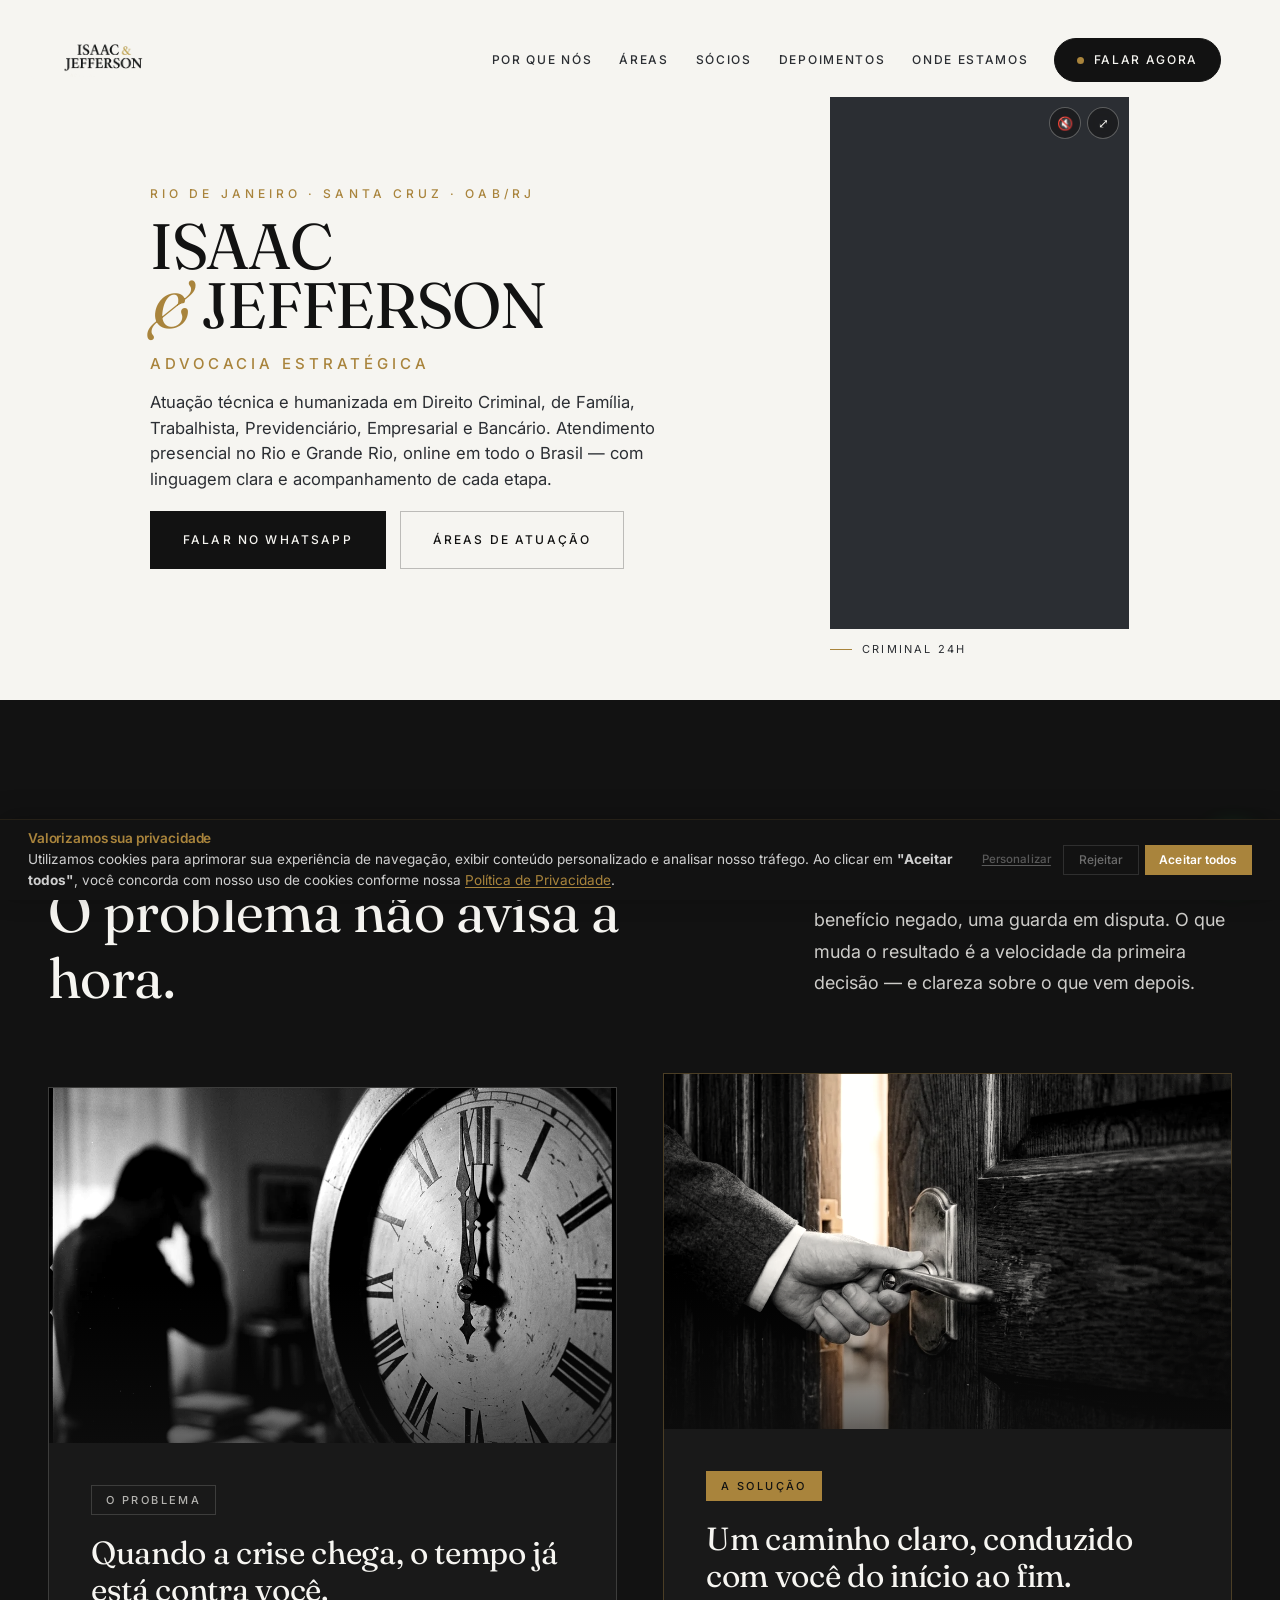
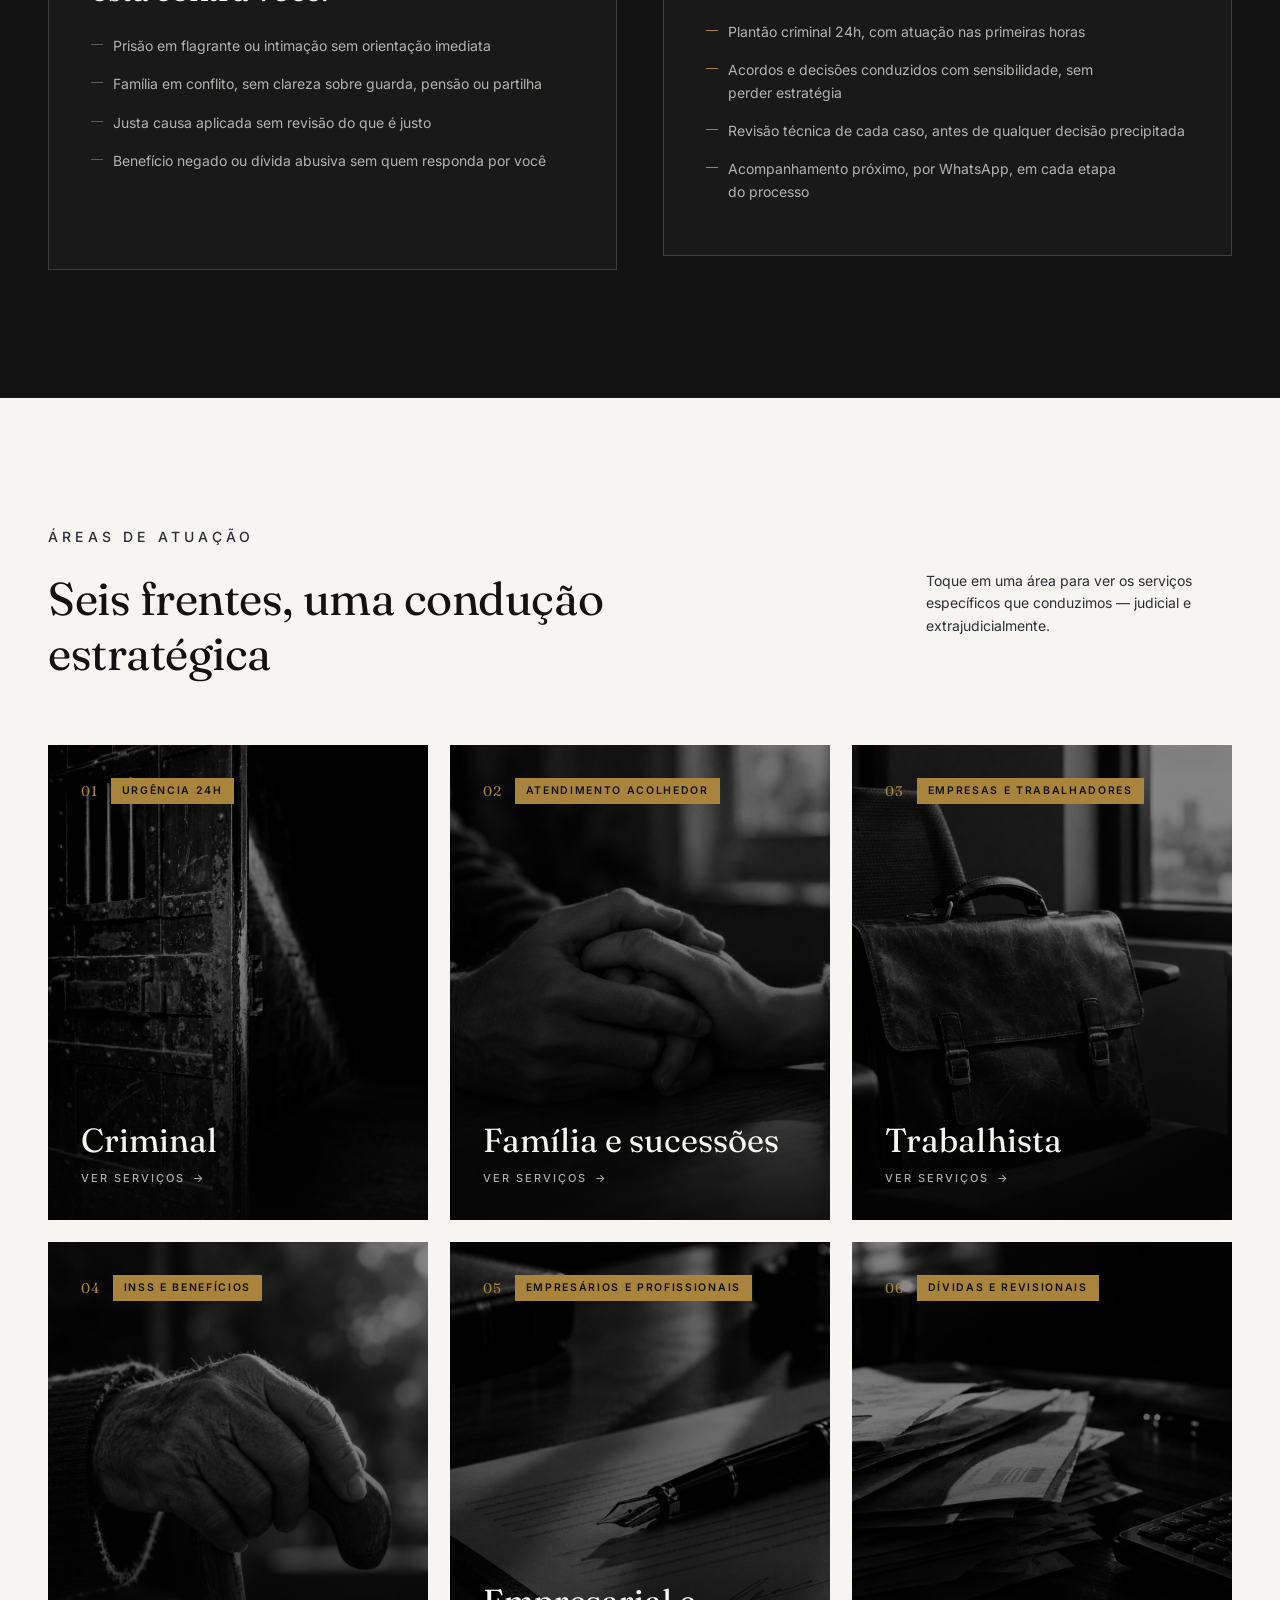
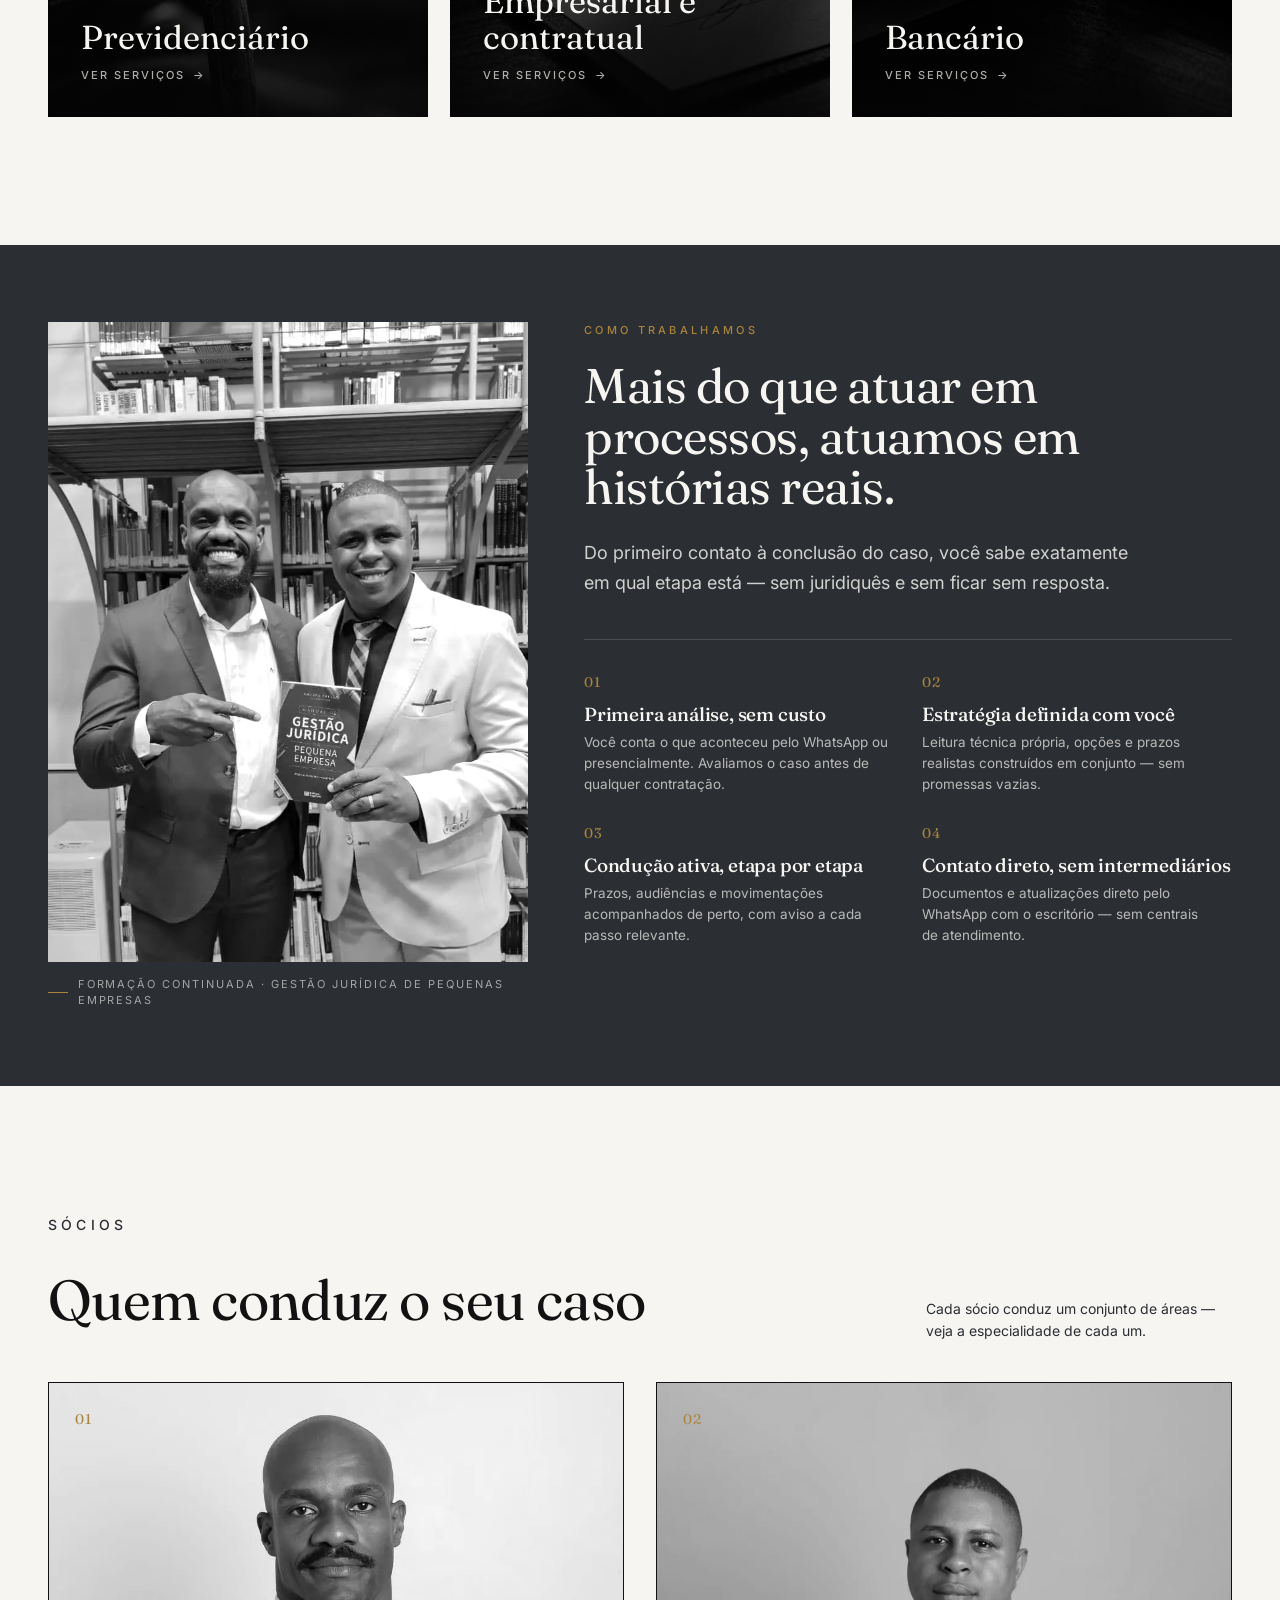
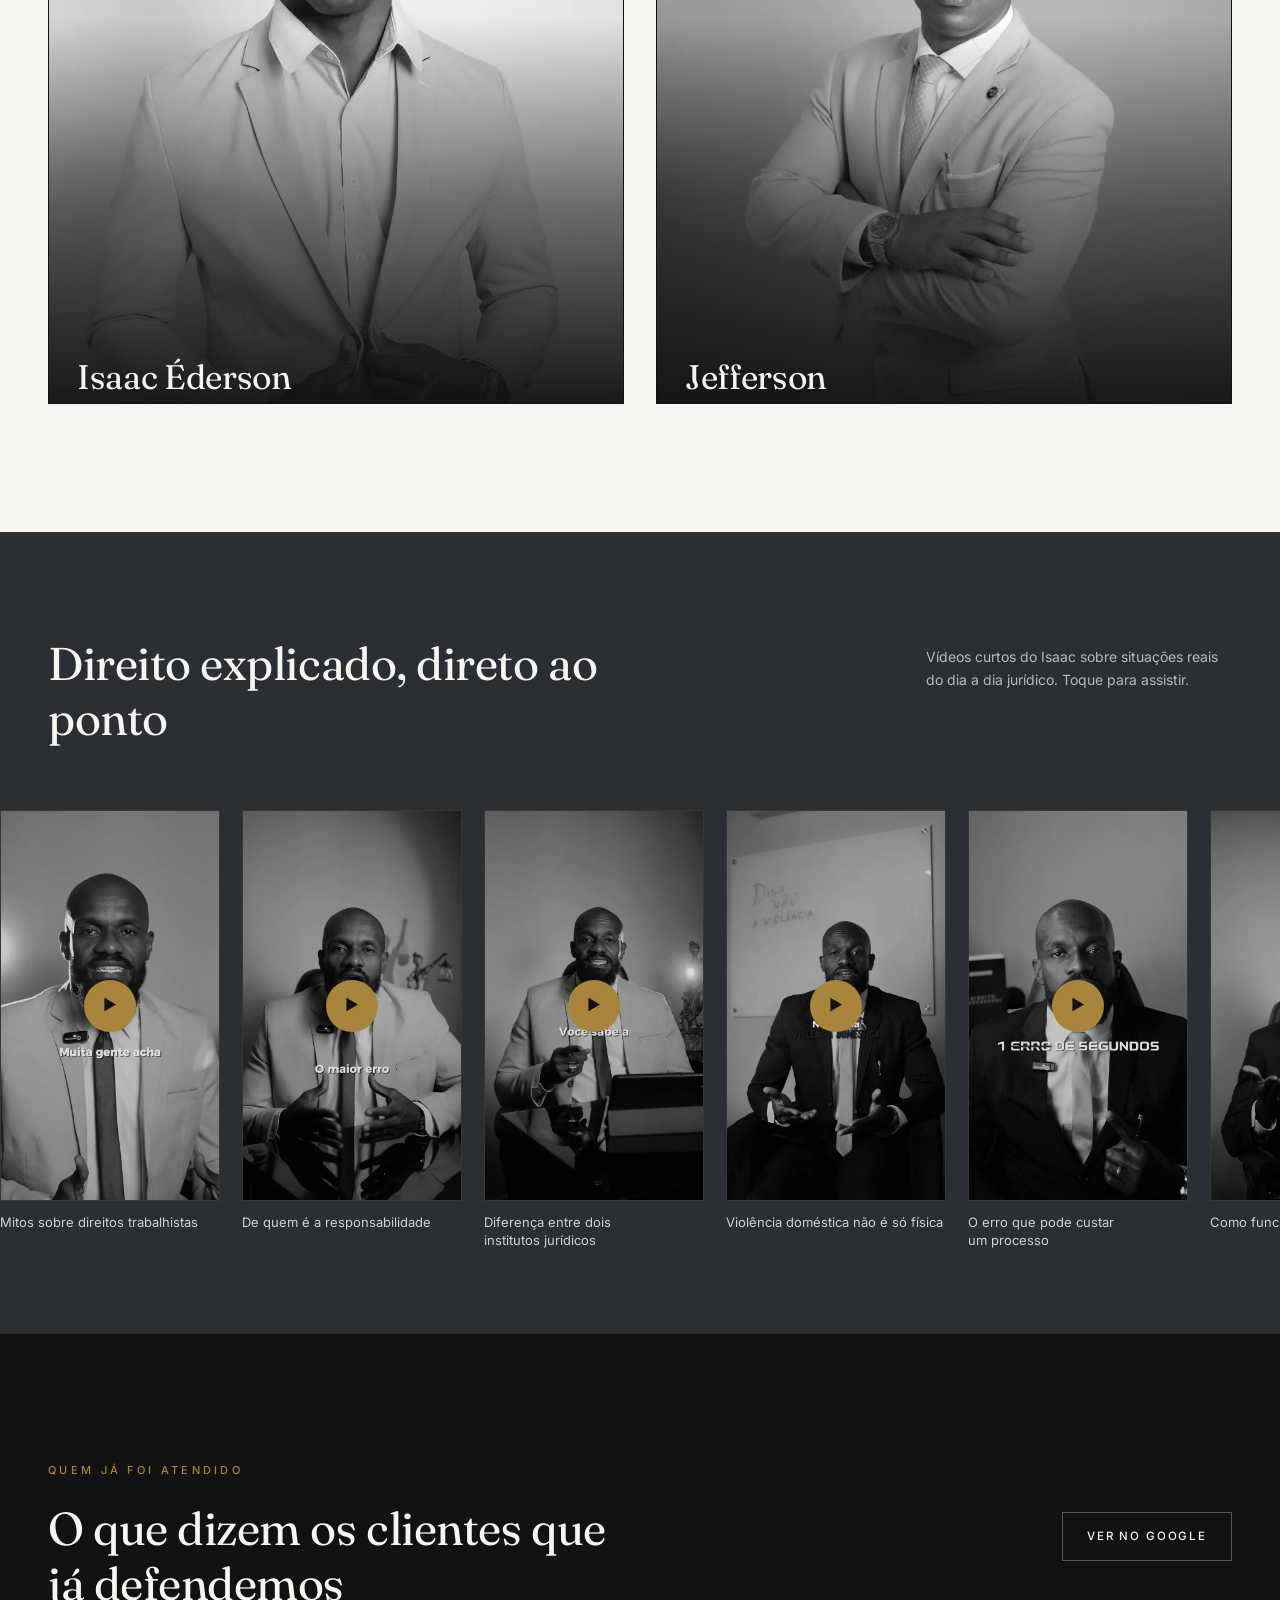
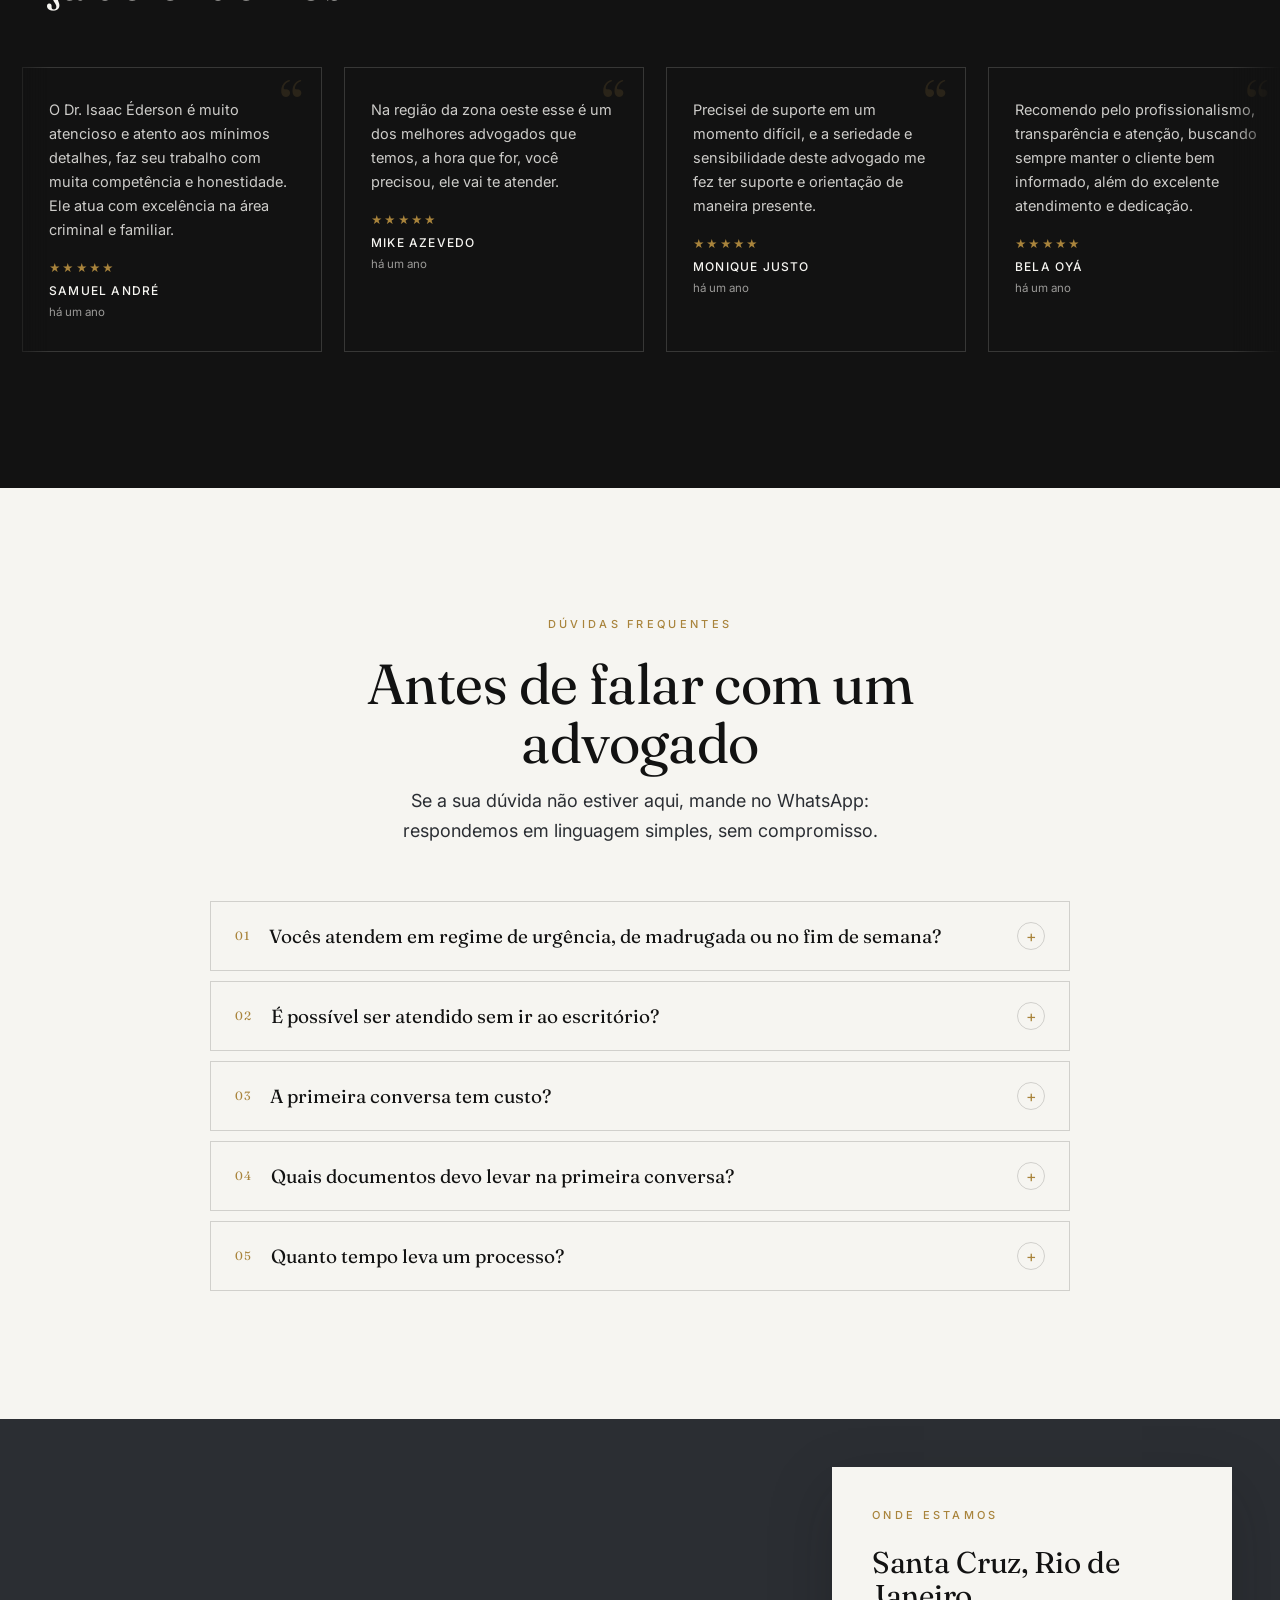
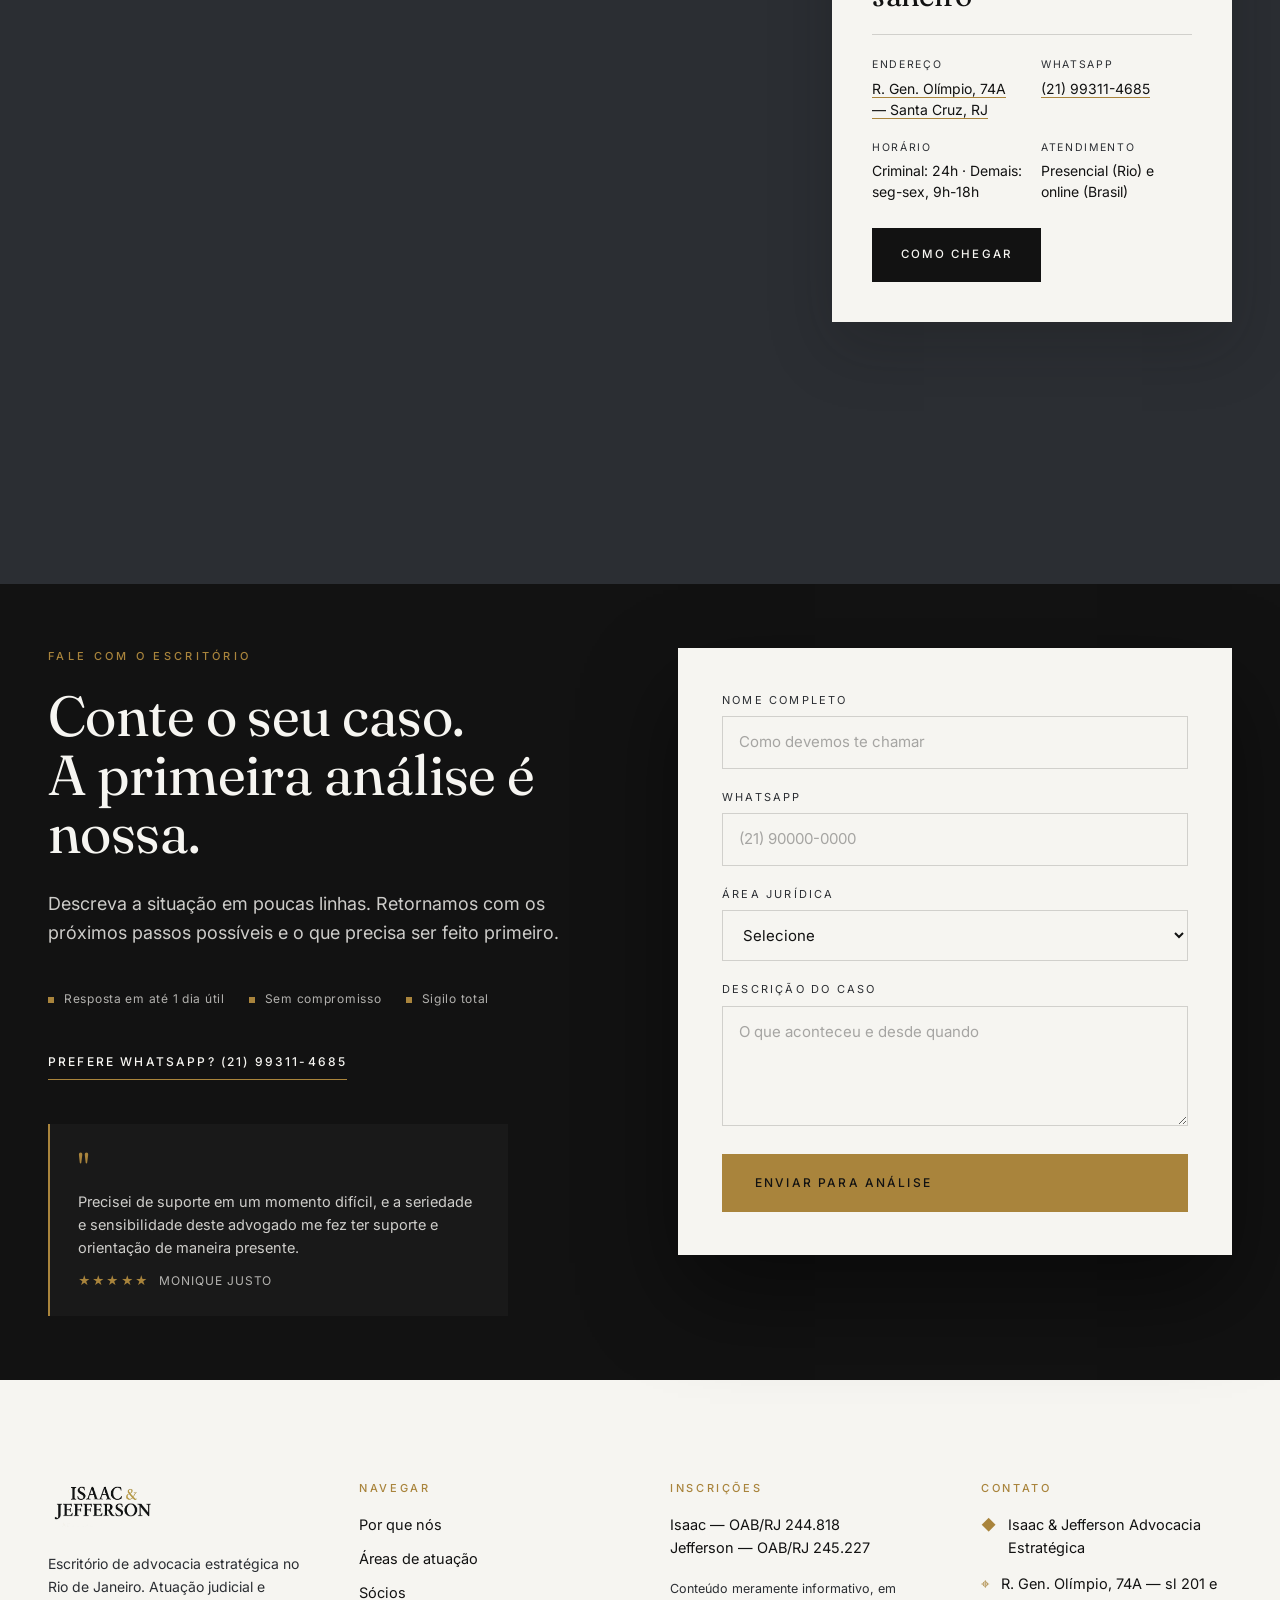
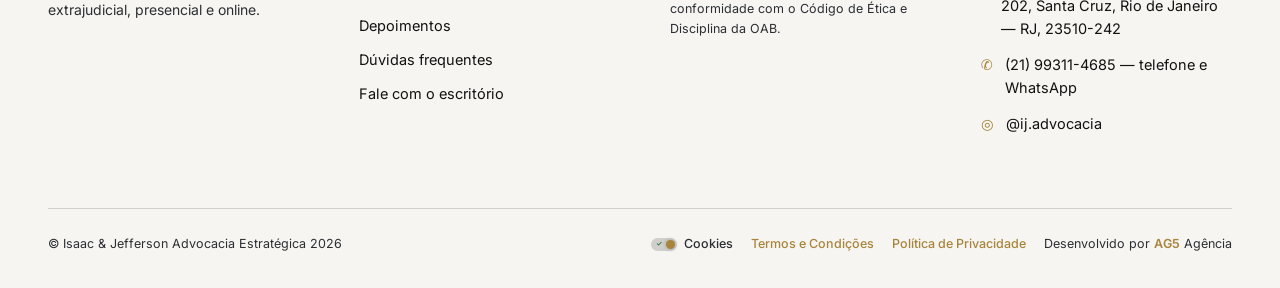
==== commit 3ff0a176: "feat: add testimonial quote component to cta section" ====
--- a/index.html
+++ b/index.html
@@ -675,6 +675,11 @@
           <li>Sigilo total</li>
         </ul>
         <a class="link-underline" href="https://wa.me/5521993114685?text=Ol%C3%A1%2C%20vim%20atrav%C3%A9s%20do%20site%20e%20gostaria%20de%20conversar%20sobre%20meu%20caso." target="_blank" rel="noopener">Prefere WhatsApp? (21) 99311-4685</a>
+        <figure class="cta__quote">
+          <span class="cta__quote-mark" aria-hidden="true">"</span>
+          <blockquote>Precisei de suporte em um momento difícil, e a seriedade e sensibilidade deste advogado me fez ter suporte e orientação de maneira presente.</blockquote>
+          <figcaption><span class="cta__quote-stars" aria-hidden="true">★★★★★</span> Monique Justo</figcaption>
+        </figure>
       </div>
       <form class="form form--card" id="form-contato" novalidate>
         <label>
--- a/style.css
+++ b/style.css
@@ -1191,6 +1191,17 @@
 .local__card .row-actions { gap: 10px; }
 
 /* ---------- formulário ---------- */
+.cta__quote {
+  margin: clamp(32px, 4vw, 44px) 0 0;
+  padding: clamp(20px, 2.4vw, 26px) clamp(22px, 2.6vw, 28px);
+  border-left: 2px solid var(--gold);
+  background: rgba(246, 245, 241, 0.03);
+  max-width: 46ch;
+}
+.cta__quote-mark { display: block; margin-bottom: 6px; font-family: var(--font-display); font-size: 34px; line-height: 1; color: var(--gold); }
+.cta__quote blockquote { margin: 0 0 12px; font-size: 14.5px; line-height: 1.6; color: var(--paper-82); text-wrap: pretty; }
+.cta__quote figcaption { font-size: 12px; letter-spacing: 0.08em; text-transform: uppercase; color: var(--paper-70); }
+.cta__quote-stars { color: var(--gold); letter-spacing: 0.1em; margin-right: 6px; }
 .cta__trust {
   display: flex;
   flex-wrap: wrap;
@@ -1244,6 +1255,7 @@
 .form__submit { justify-self: stretch; margin-top: 8px; }
 .form__success { display: none; font-size: 14px; line-height: 1.6; color: var(--gold); max-width: 46ch; }
 .form__success.is-shown { display: block; }
+#contato { padding: clamp(40px, 5vw, 64px) 0; }
 .form--card {
   background: var(--paper);
   border: 0;
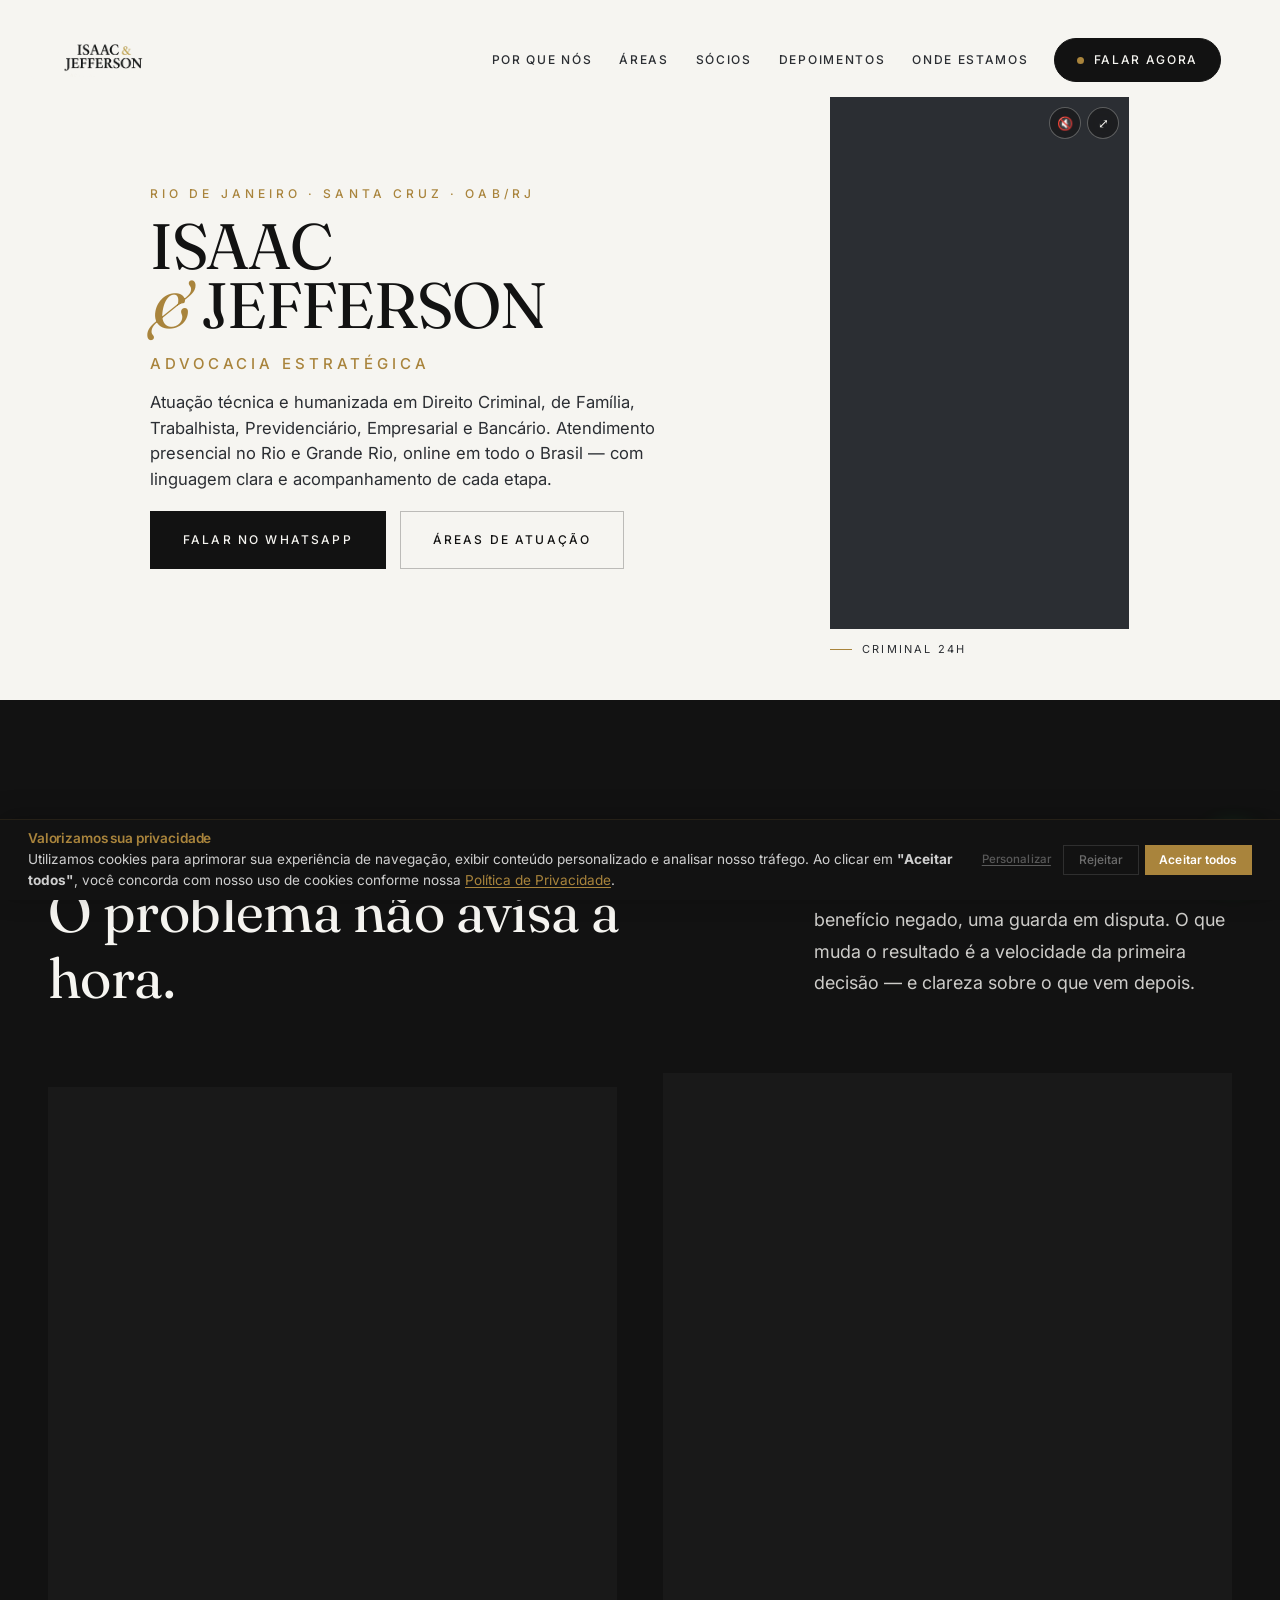
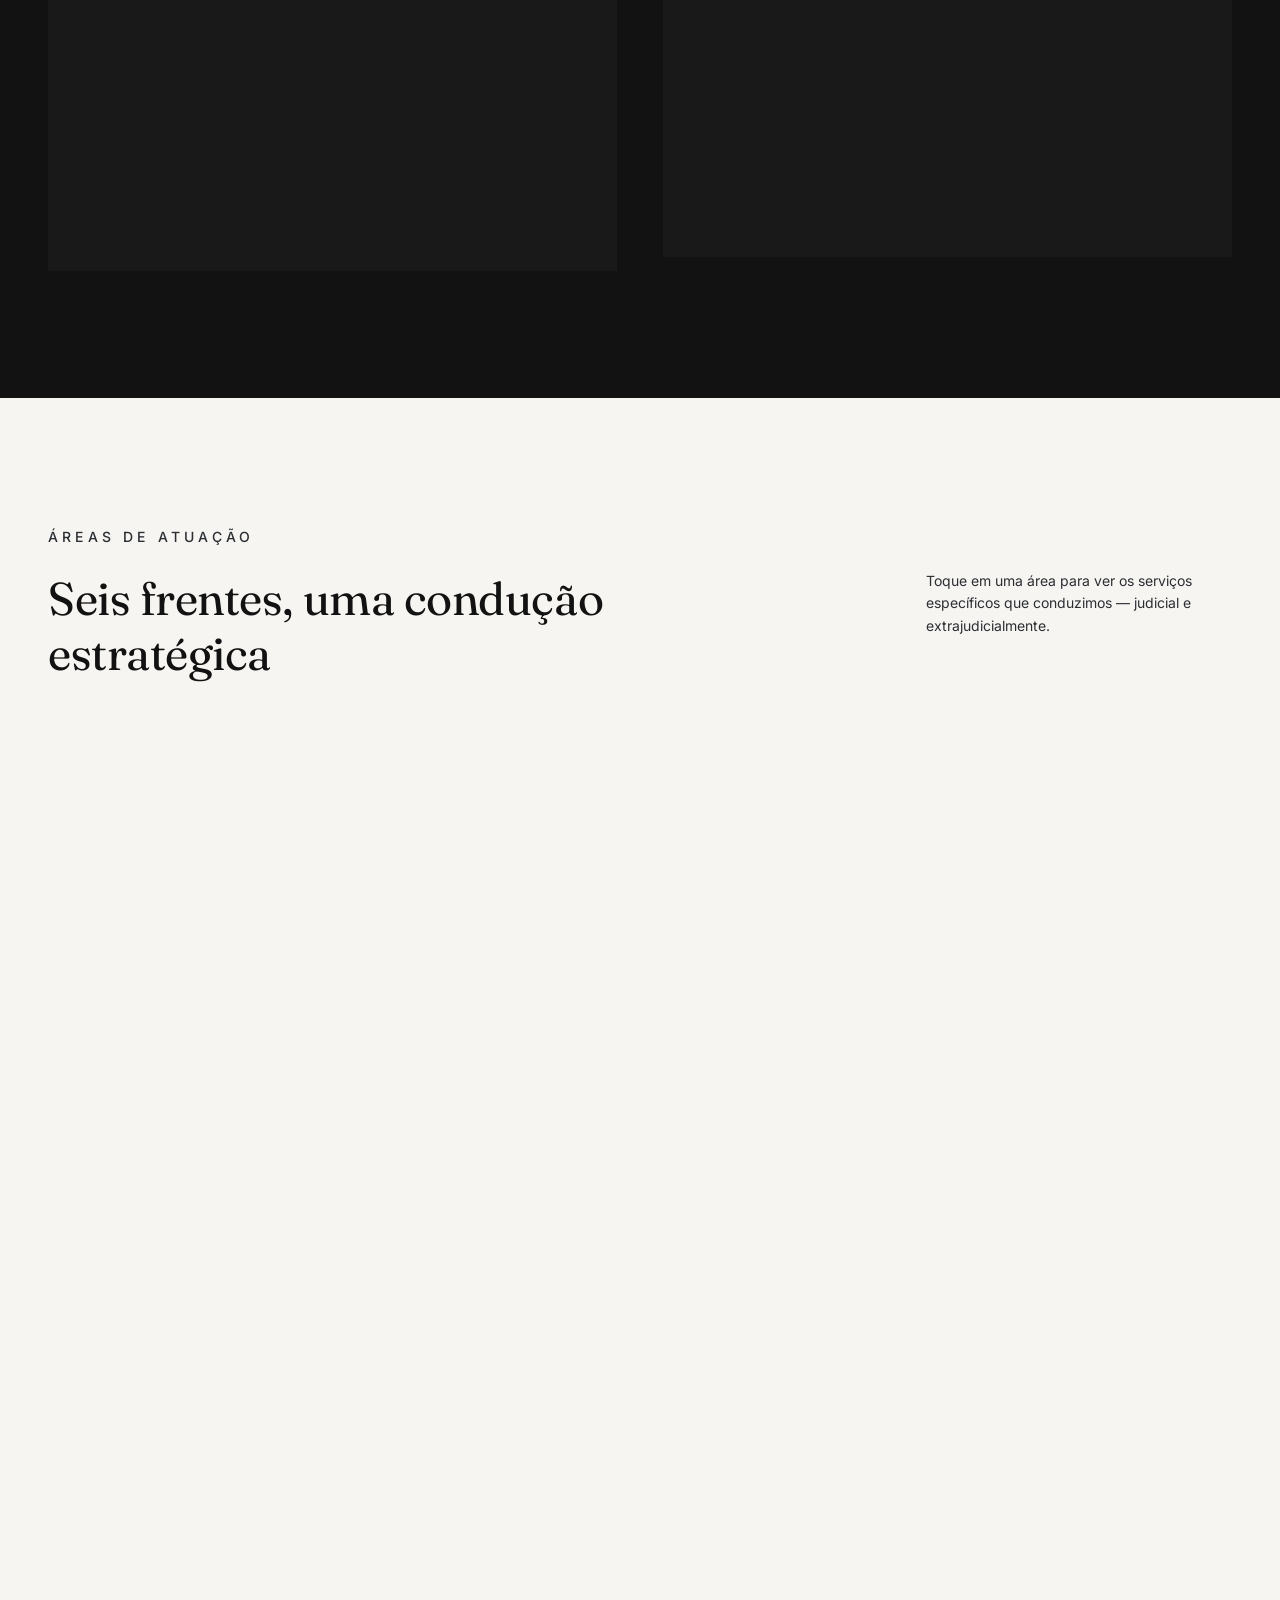
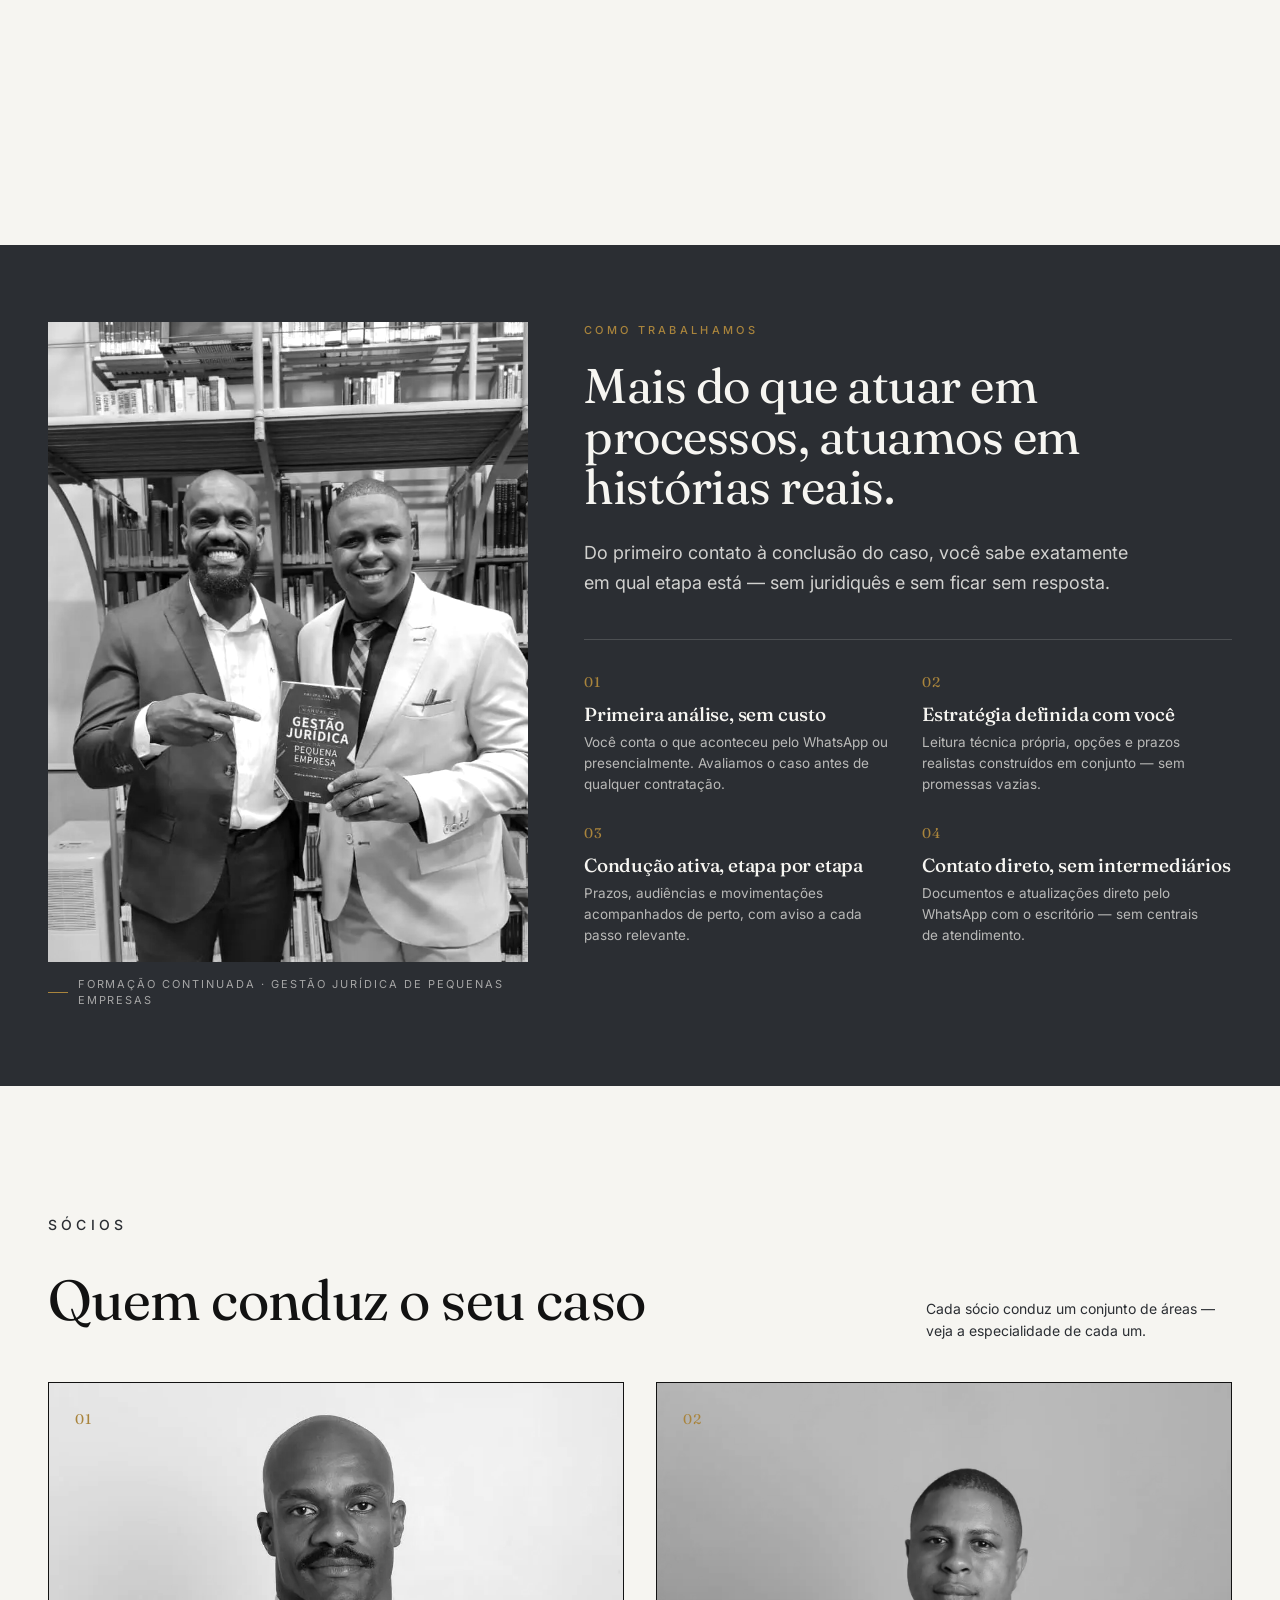
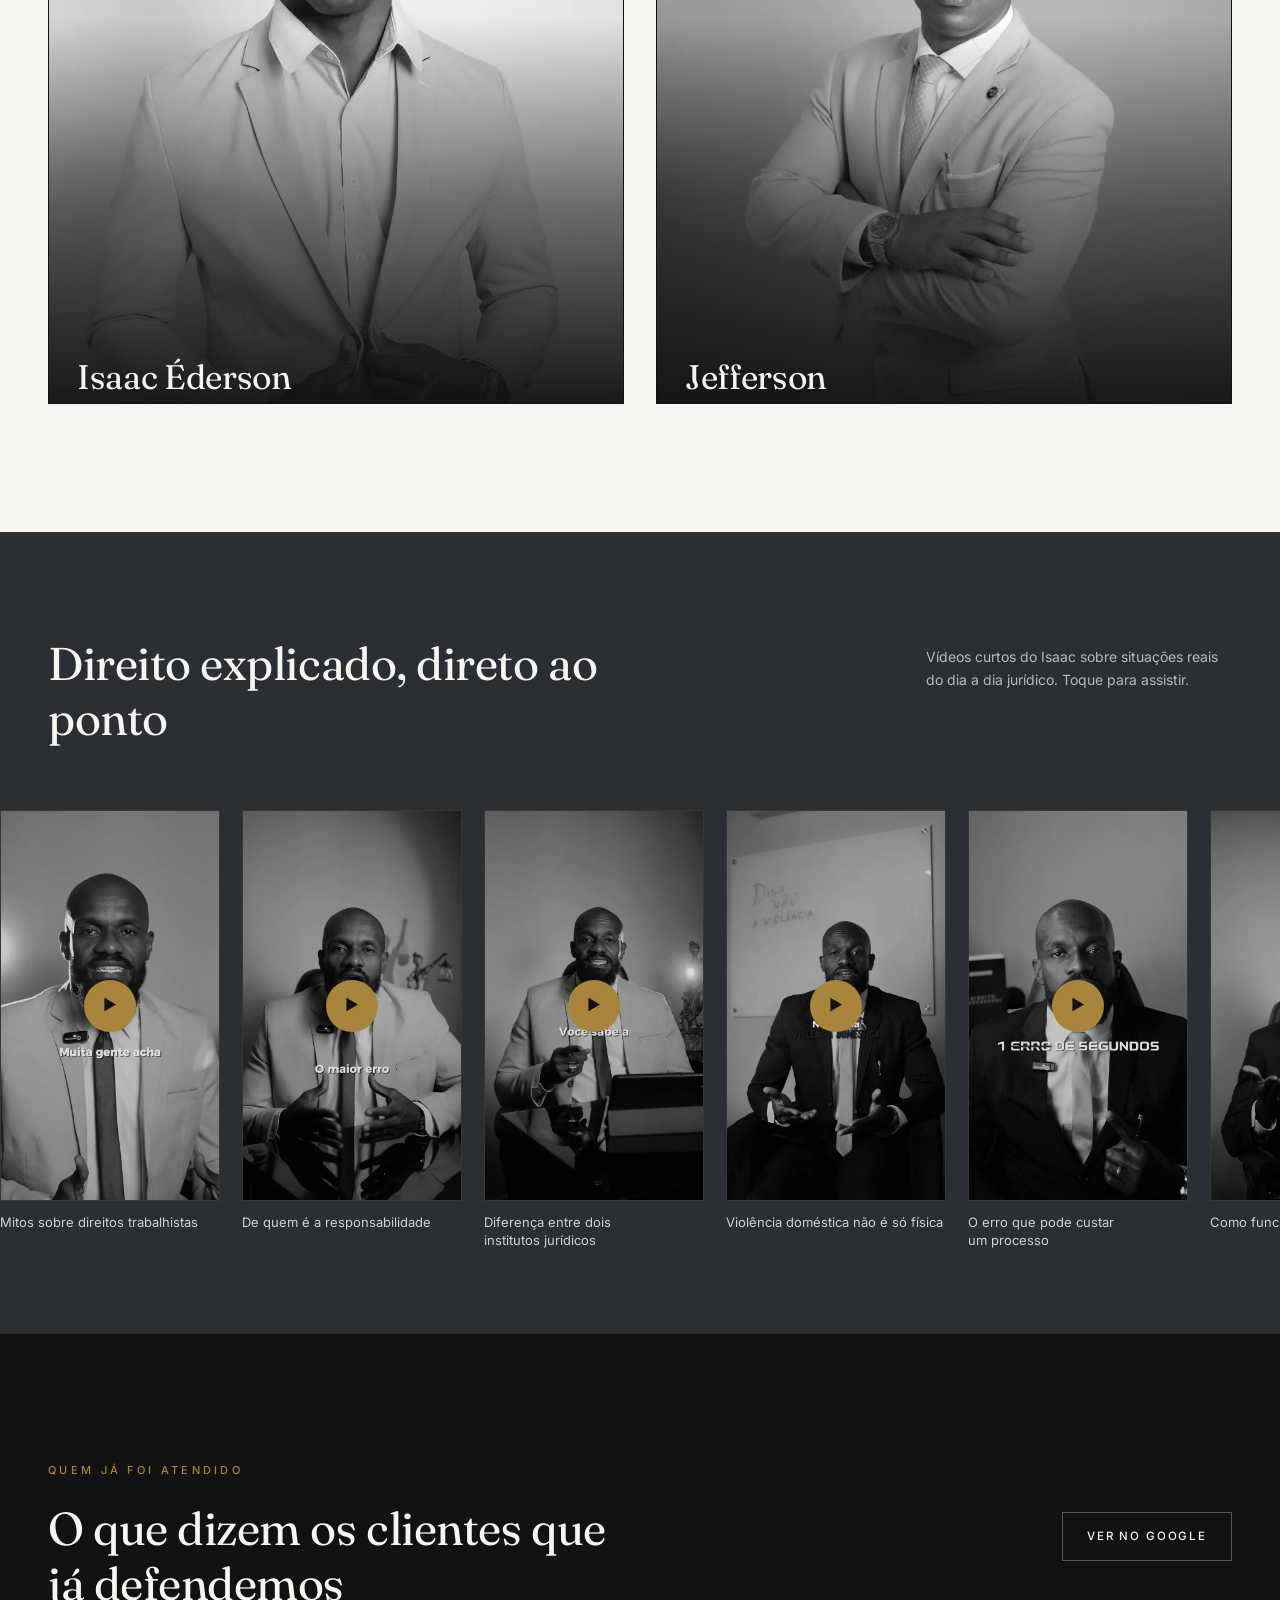
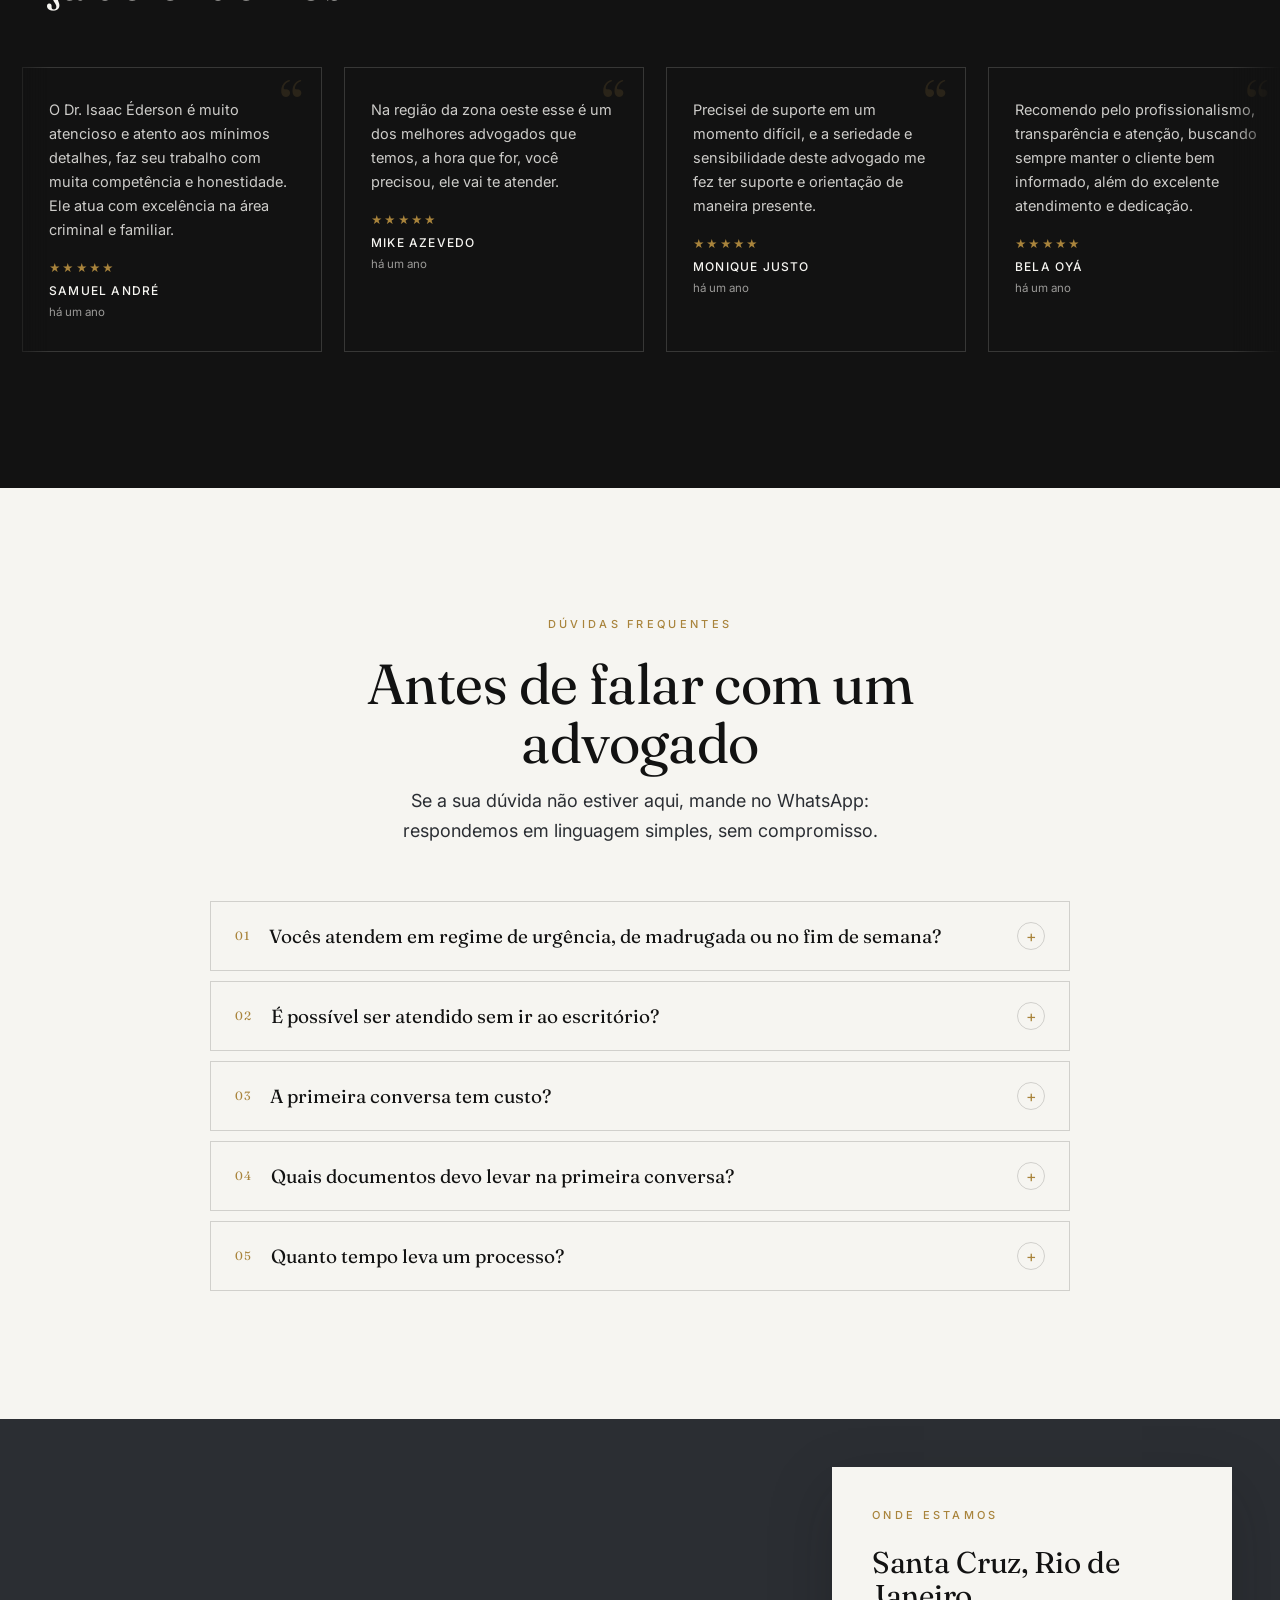
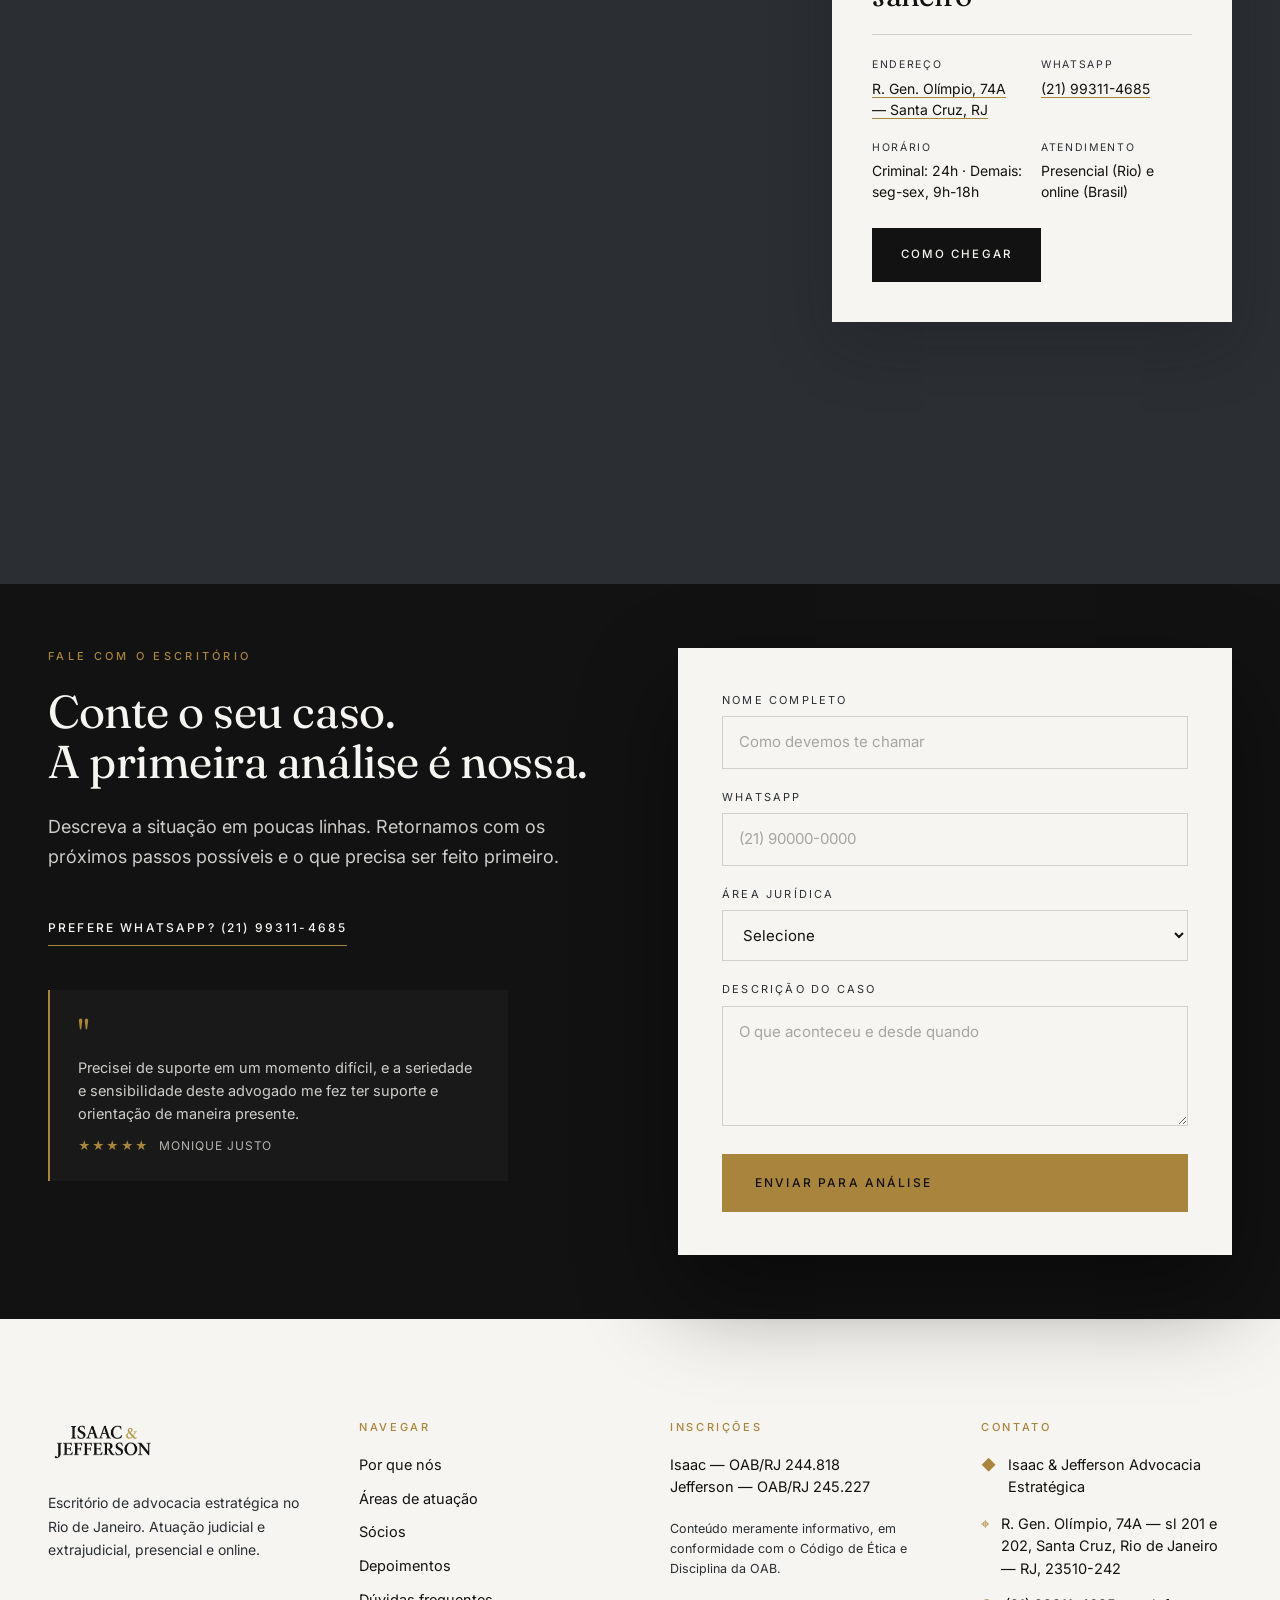
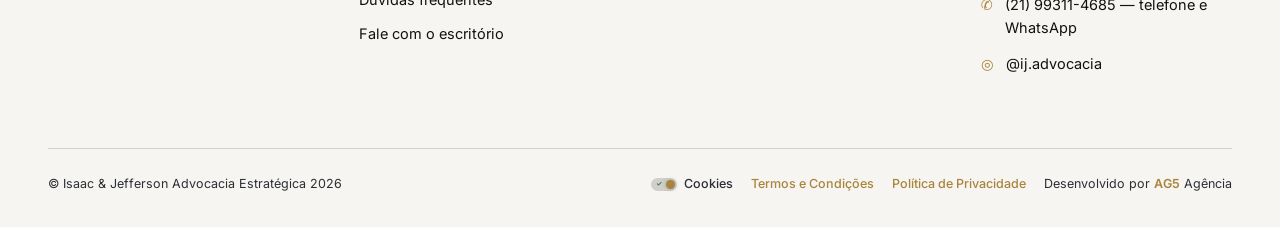
==== commit 45f8da8f: "style: remove trust list and adjust typography for CTA section title" ====
--- a/index.html
+++ b/index.html
@@ -669,11 +669,6 @@
         <p class="eyebrow mb-3">Fale com o escritório</p>
         <h2 class="cta__title">Conte o seu caso.<br />A primeira análise é nossa.</h2>
         <p class="lead mb-4">Descreva a situação em poucas linhas. Retornamos com os próximos passos possíveis e o que precisa ser feito primeiro.</p>
-        <ul class="cta__trust">
-          <li>Resposta em até 1 dia útil</li>
-          <li>Sem compromisso</li>
-          <li>Sigilo total</li>
-        </ul>
         <a class="link-underline" href="https://wa.me/5521993114685?text=Ol%C3%A1%2C%20vim%20atrav%C3%A9s%20do%20site%20e%20gostaria%20de%20conversar%20sobre%20meu%20caso." target="_blank" rel="noopener">Prefere WhatsApp? (21) 99311-4685</a>
         <figure class="cta__quote">
           <span class="cta__quote-mark" aria-hidden="true">"</span>
--- a/style.css
+++ b/style.css
@@ -1270,7 +1270,7 @@
 .form--card input:focus, .form--card textarea:focus, .form--card select:focus { border-color: var(--gold); background: rgba(169, 132, 60, 0.05); }
 .form--card input::placeholder, .form--card textarea::placeholder { color: rgba(18, 18, 18, 0.35); }
 .form--card .form__success { color: var(--gold); }
-.cta__title { margin-bottom: 26px; font-family: var(--font-display); font-size: clamp(30px, 4.4vw, 58px); line-height: 1.04; }
+.cta__title { margin-bottom: 26px; font-family: var(--font-display); font-size: clamp(26px, 3.6vw, 46px); line-height: 1.08; }
 
 /* ---------- rodapé ---------- */
 .footer { background: var(--paper); padding: clamp(60px, 8vw, 100px) 0 0; }
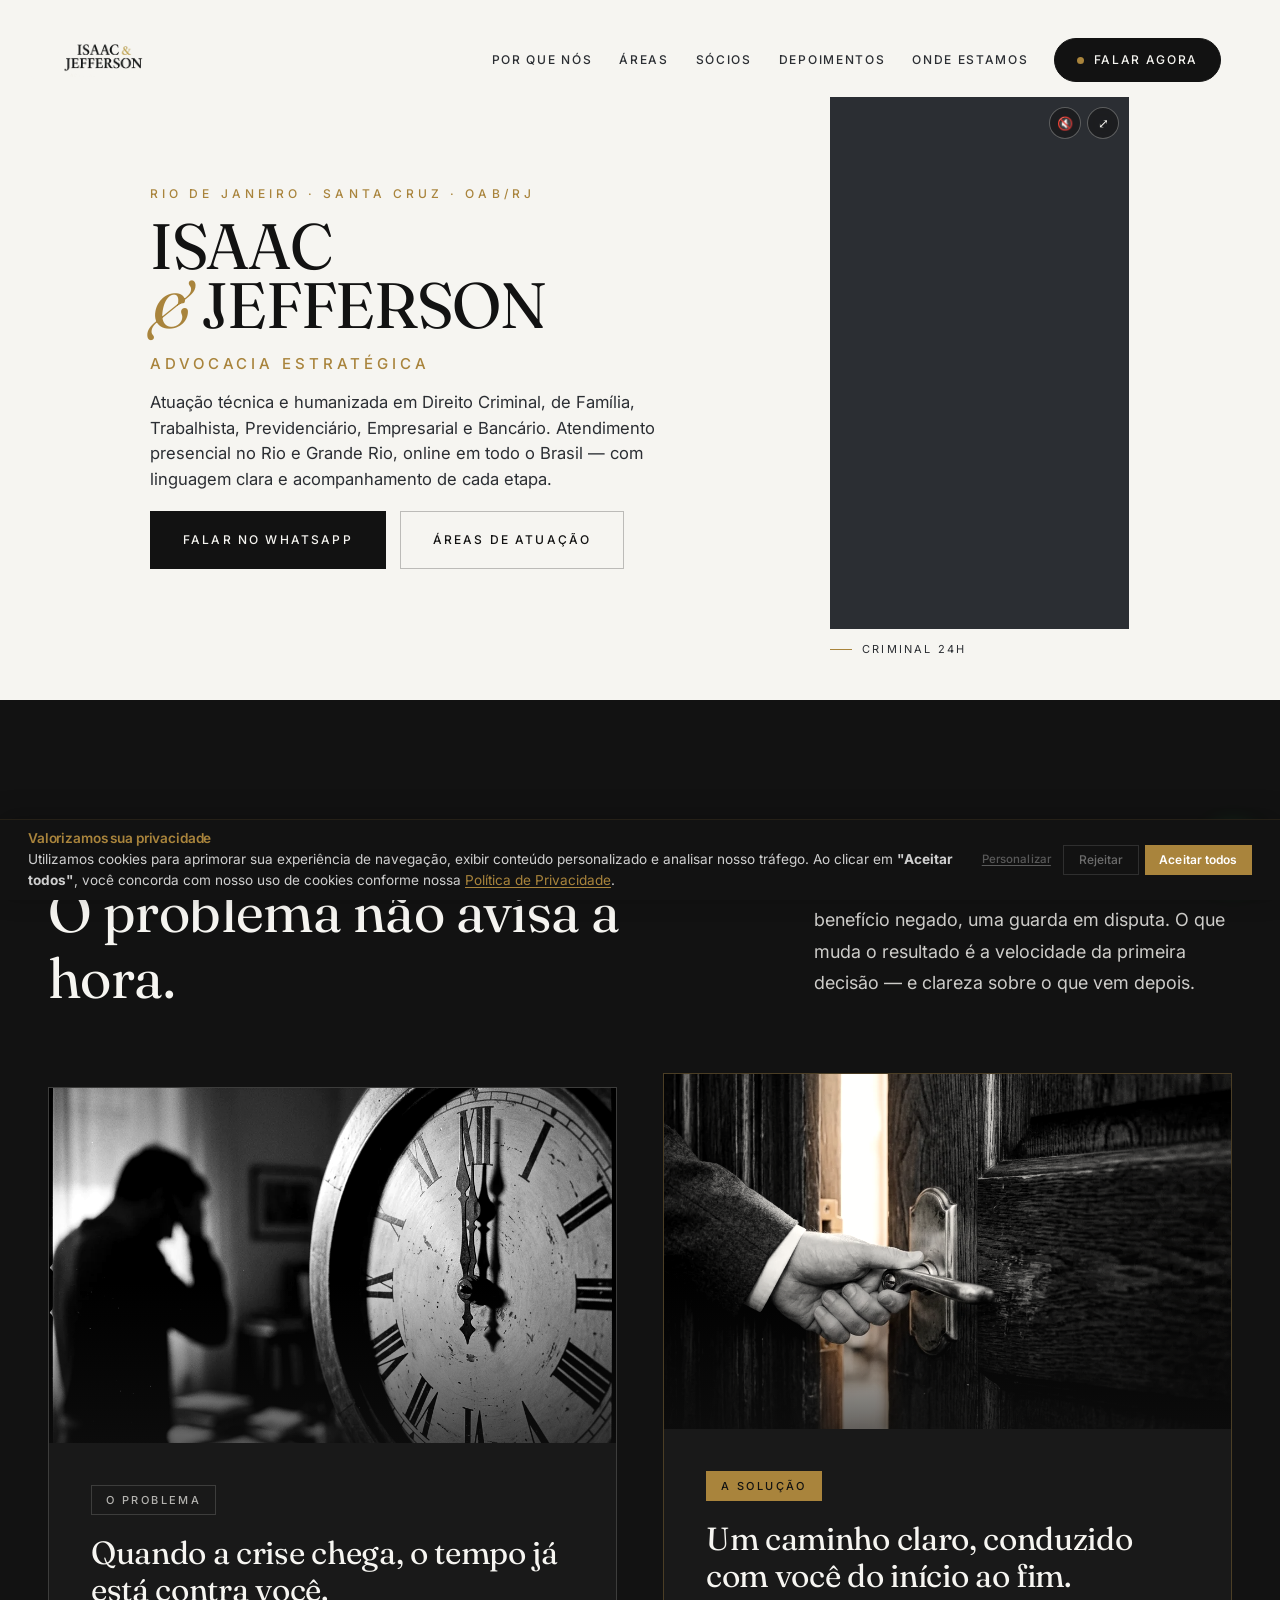
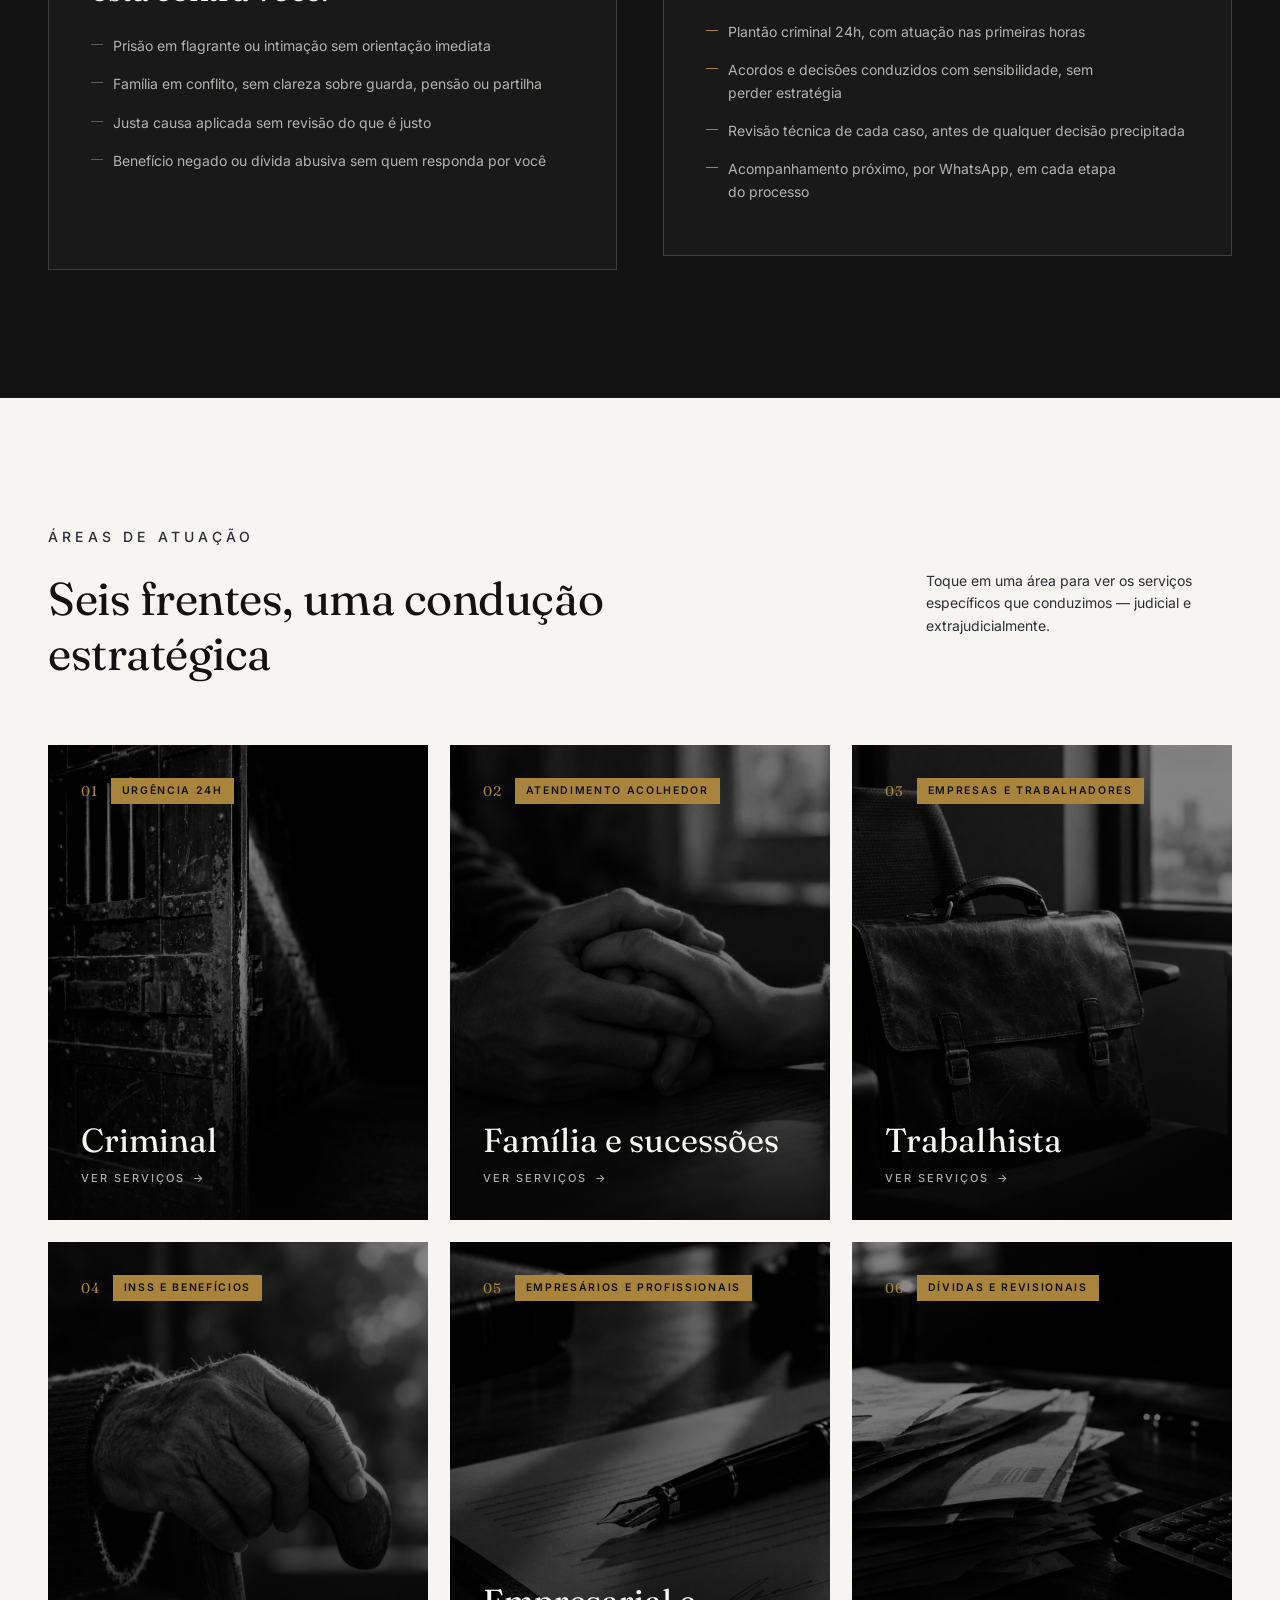
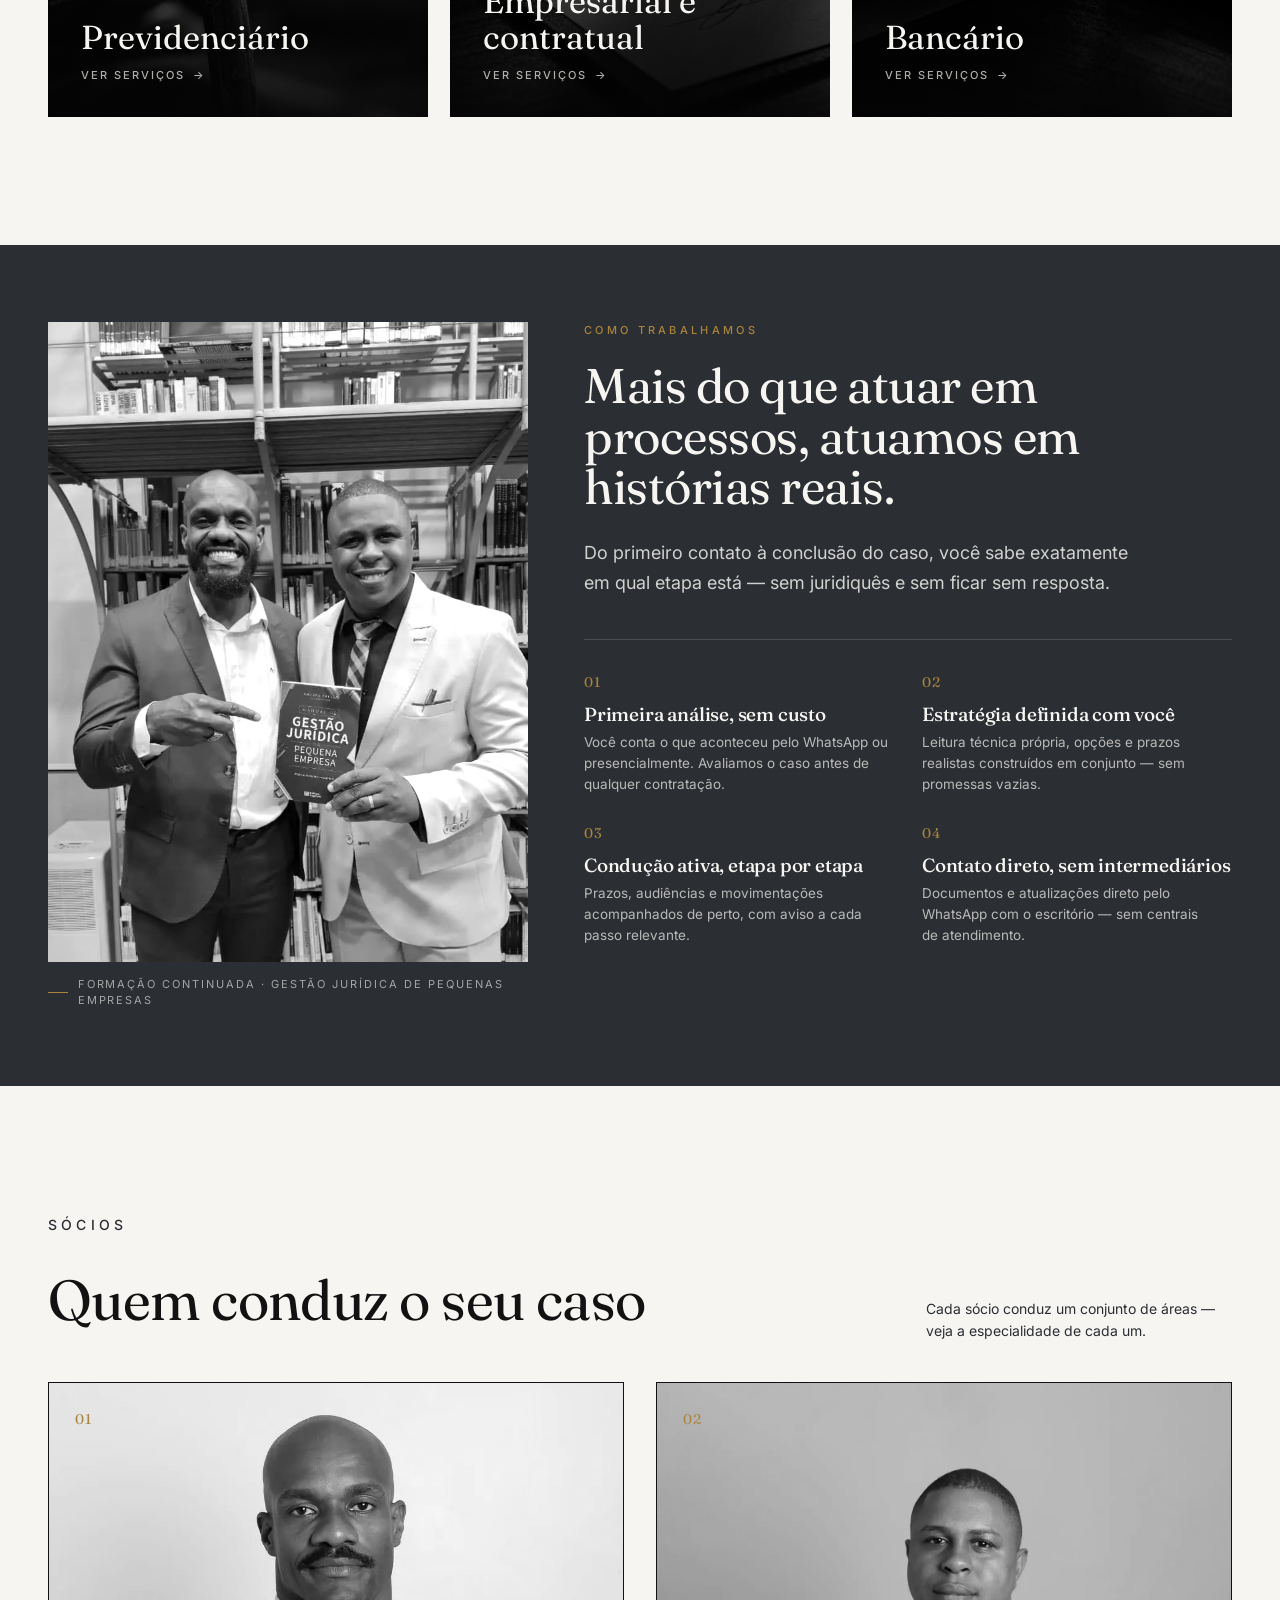
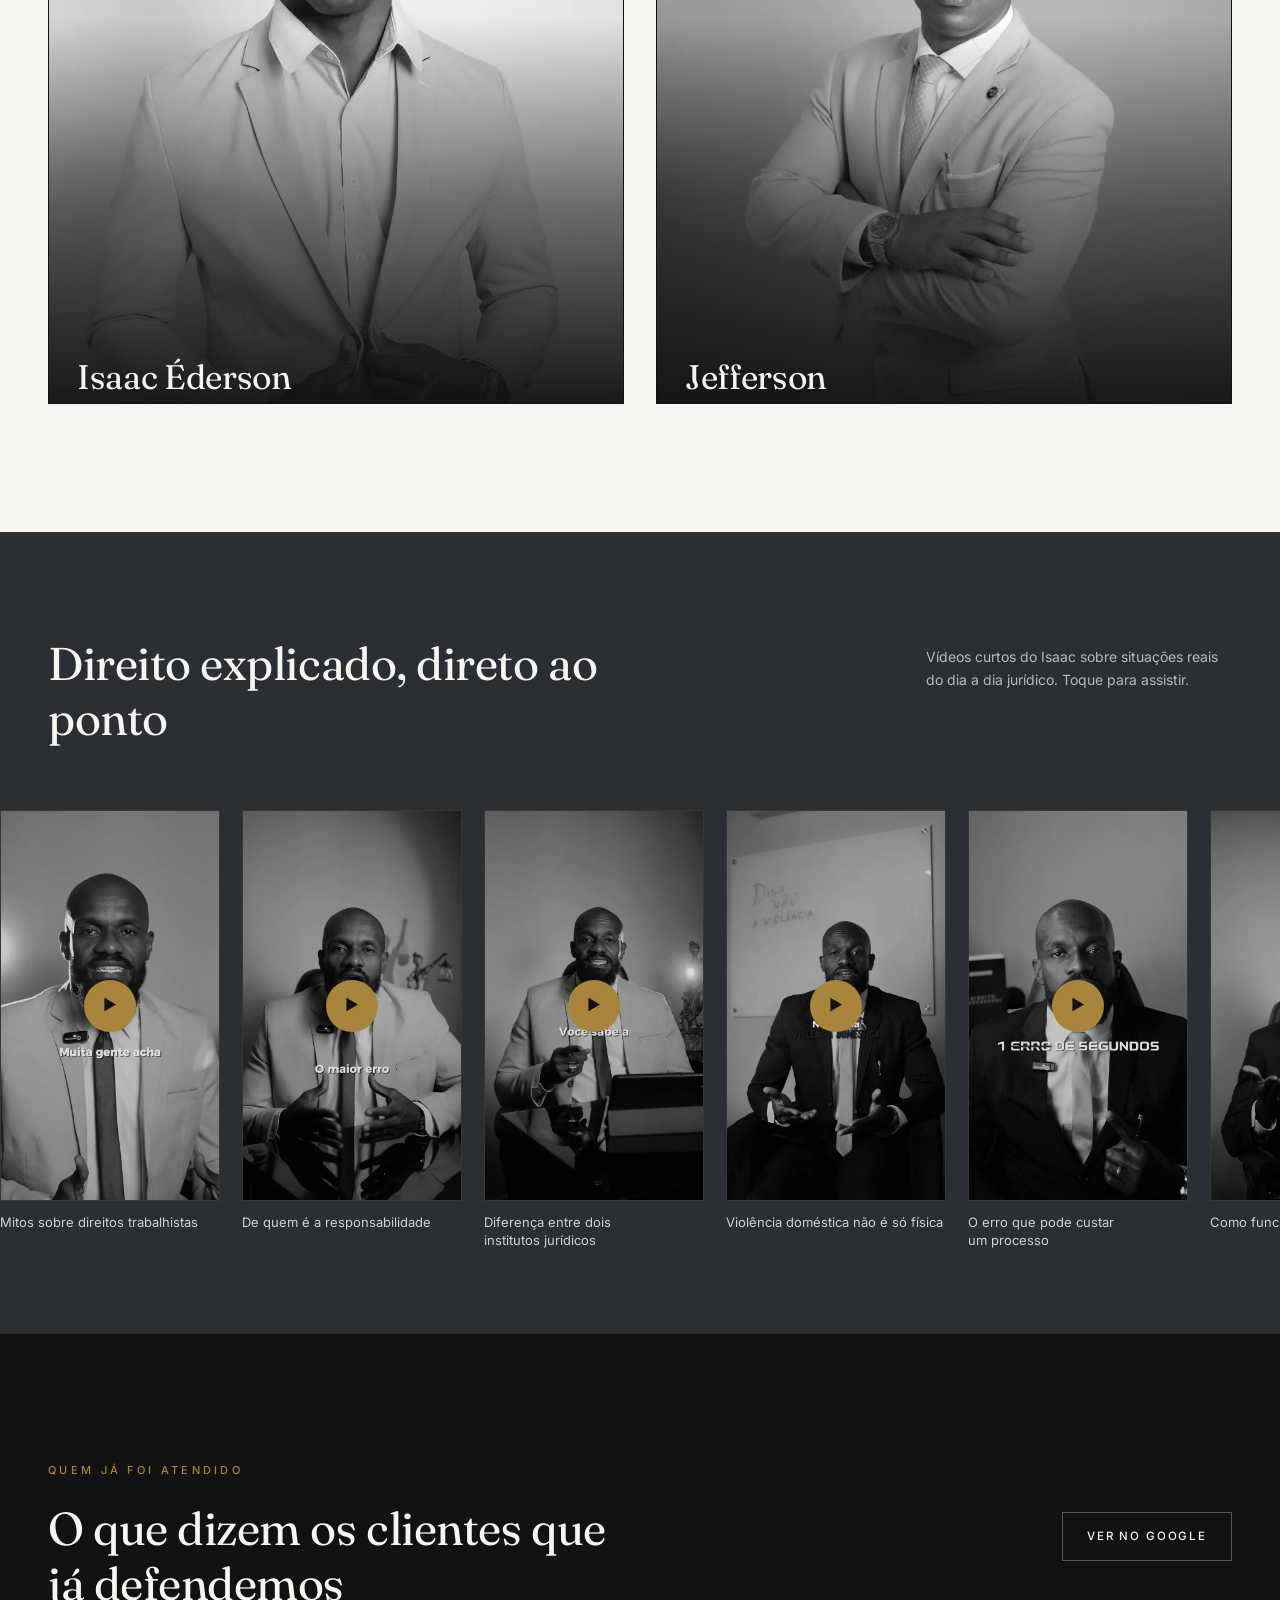
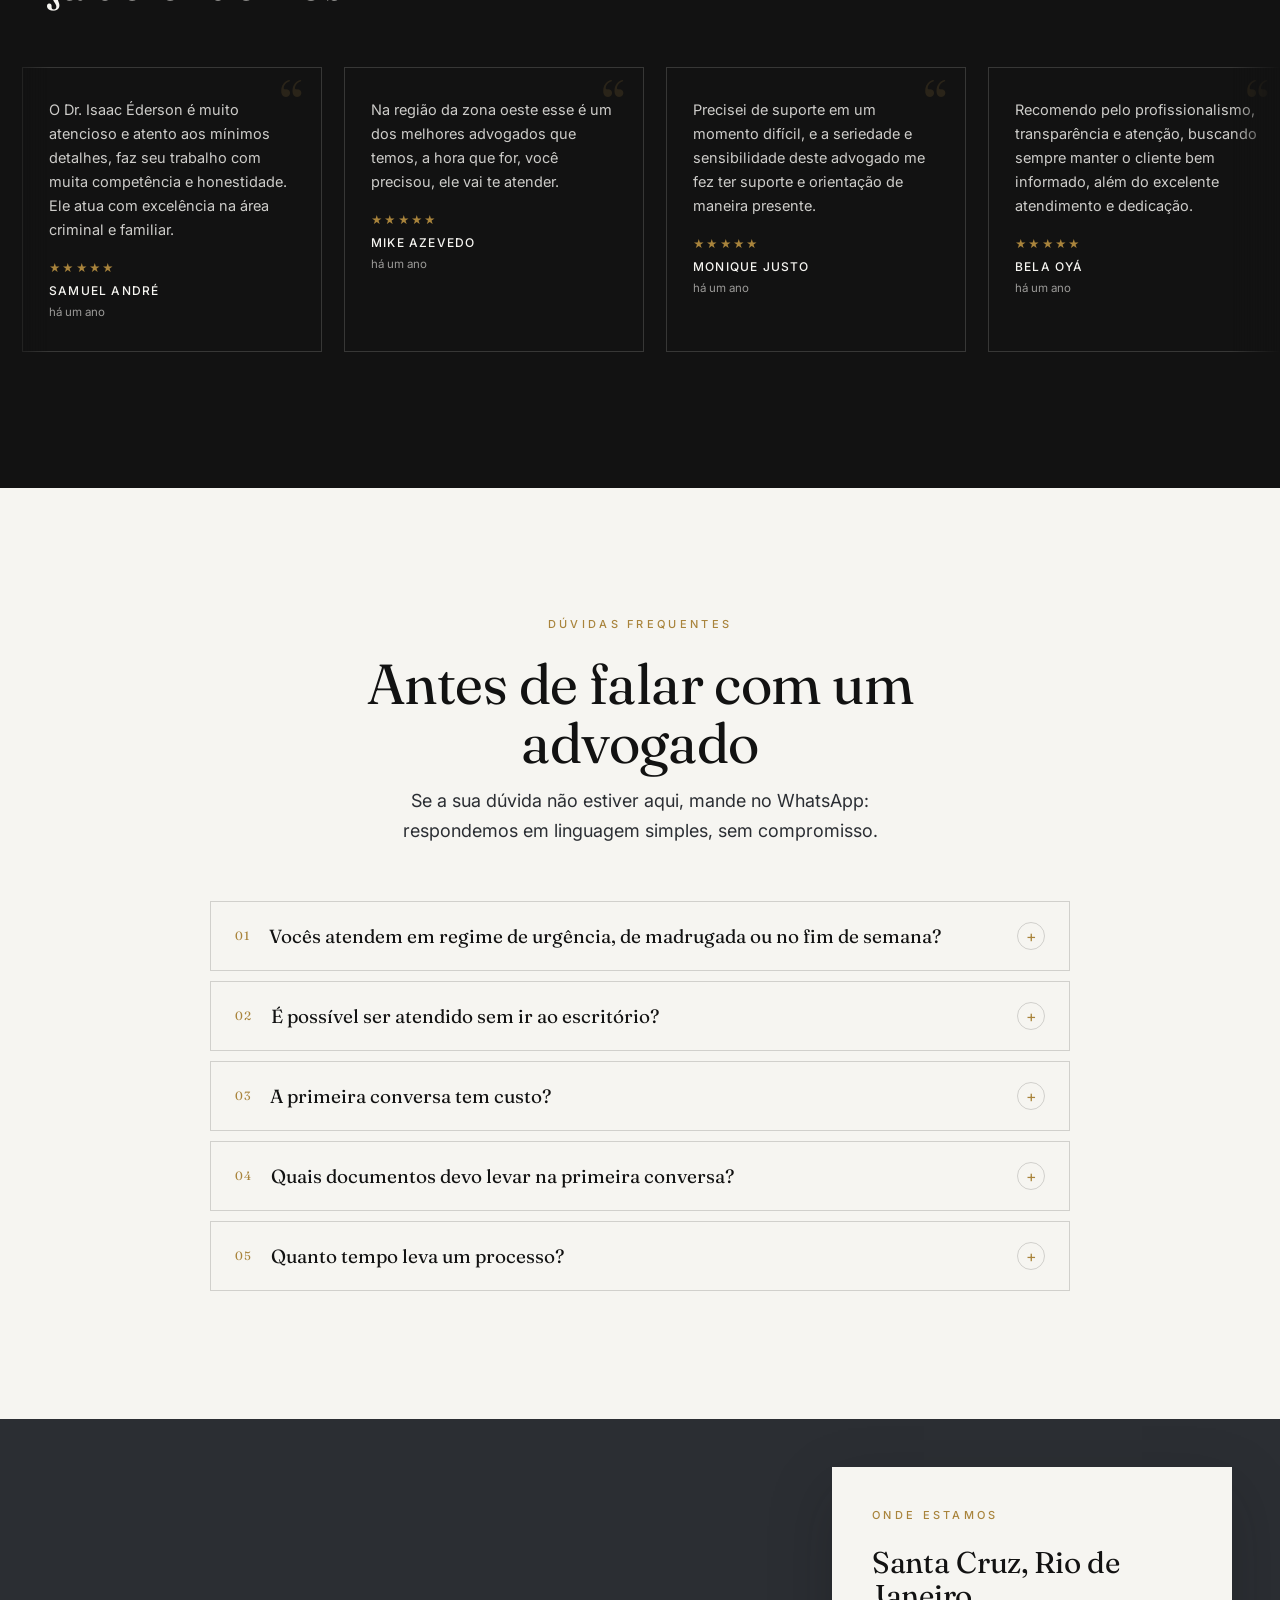
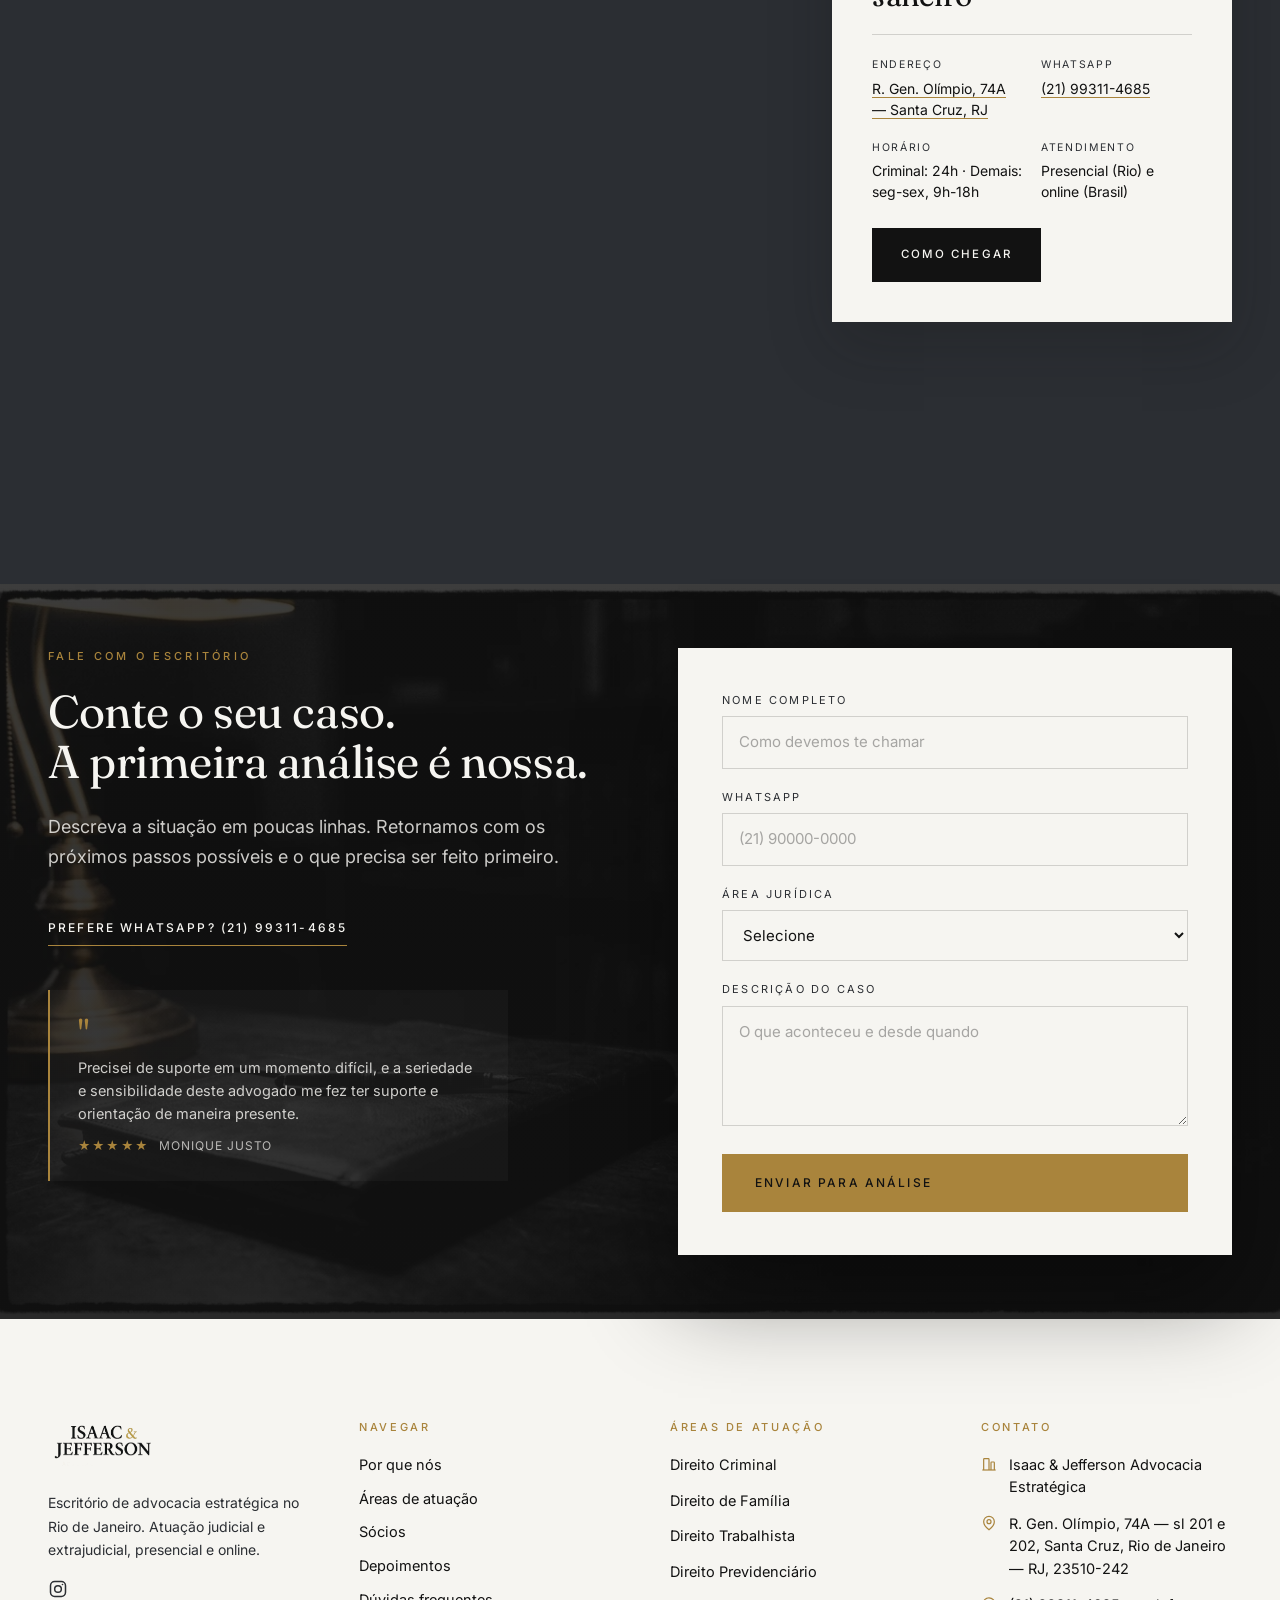
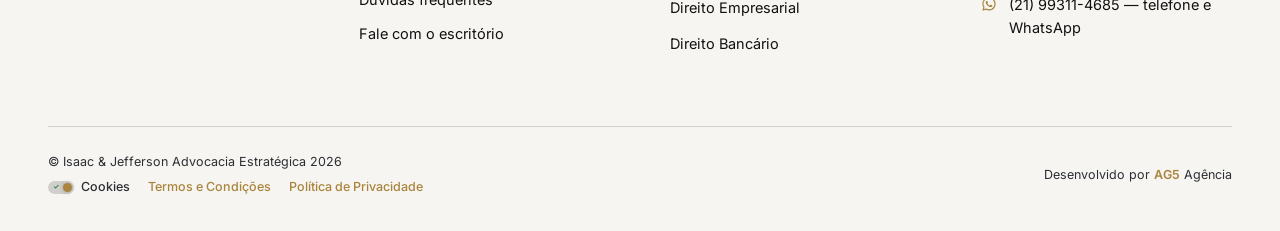
==== commit 3f02b24a: "Ajustes" ====
--- a/index.html
+++ b/index.html
@@ -663,7 +663,7 @@
   </section>
 
   <!-- CTA + FORMULÁRIO -->
-  <section class="section section--dark" id="contato">
+  <section class="section section--dark cta__section" id="contato" style="--cta-bg: url('assets/contato-fundo-escritorio.webp')">
     <div class="wrap split reveal">
       <div>
         <p class="eyebrow mb-3">Fale com o escritório</p>
@@ -719,6 +719,11 @@
       <div>
         <img class="footer__logo" src="assets/logo-isaac-jefferson-advocacia-estrategica.webp" alt="Isaac &amp; Jefferson Advocacia Estratégica" />
         <p class="footer__about">Escritório de advocacia estratégica no Rio de Janeiro. Atuação judicial e extrajudicial, presencial e online.</p>
+        <div class="footer__social">
+          <a href="https://www.instagram.com/ij.advocacia" target="_blank" rel="noopener" aria-label="Instagram">
+            <svg viewBox="0 0 24 24" width="20" height="20" fill="none" stroke="currentColor" stroke-width="1.8" aria-hidden="true"><rect x="3" y="3" width="18" height="18" rx="5" /><circle cx="12" cy="12" r="4" /><circle cx="17.4" cy="6.6" r="1" fill="currentColor" stroke="none" /></svg>
+          </a>
+        </div>
       </div>
       <div>
         <p class="footer__title">Navegar</p>
@@ -732,34 +737,51 @@
         </div>
       </div>
       <div>
-        <p class="footer__title">Inscrições</p>
-        <p class="footer__oab">Isaac — OAB/RJ 244.818</p>
-        <p class="footer__oab">Jefferson — OAB/RJ 245.227</p>
-        <p class="footer__disclaimer">Conteúdo meramente informativo, em conformidade com o Código de Ética e Disciplina da OAB.</p>
+        <p class="footer__title">Áreas de atuação</p>
+        <div class="footer__list">
+          <a class="footer__nav-link" href="#areas">Direito Criminal</a>
+          <a class="footer__nav-link" href="#areas">Direito de Família</a>
+          <a class="footer__nav-link" href="#areas">Direito Trabalhista</a>
+          <a class="footer__nav-link" href="#areas">Direito Previdenciário</a>
+          <a class="footer__nav-link" href="#areas">Direito Empresarial</a>
+          <a class="footer__nav-link" href="#areas">Direito Bancário</a>
+        </div>
       </div>
       <div>
         <p class="footer__title">Contato</p>
         <div class="footer__list">
-          <a class="footer__contact" href="https://share.google/rDCIeaf4TLMOgI6k5" target="_blank" rel="noopener"><i aria-hidden="true">◆</i>Isaac &amp; Jefferson Advocacia Estratégica</a>
-          <a class="footer__contact" href="https://www.google.com/maps/dir/?api=1&amp;destination=R.+Gen.+Ol%C3%ADmpio%2C+74A+-+Santa+Cruz%2C+Rio+de+Janeiro+-+RJ%2C+23510-242" target="_blank" rel="noopener"><i aria-hidden="true">⌖</i>R. Gen. Olímpio, 74A — sl 201 e 202, Santa Cruz, Rio de Janeiro — RJ, 23510-242</a>
-          <a class="footer__contact" href="https://wa.me/5521993114685?text=Ol%C3%A1%2C%20vim%20atrav%C3%A9s%20do%20site%20e%20gostaria%20de%20agendar%20uma%20consulta." target="_blank" rel="noopener"><i aria-hidden="true">✆</i>(21) 99311-4685 — telefone e WhatsApp</a>
-          <a class="footer__contact" href="https://www.instagram.com/ij.advocacia" target="_blank" rel="noopener"><i aria-hidden="true">◎</i>@ij.advocacia</a>
+          <a class="footer__contact" href="https://share.google/rDCIeaf4TLMOgI6k5" target="_blank" rel="noopener">
+            <svg class="footer__contact-icon" viewBox="0 0 24 24" width="16" height="16" fill="none" stroke="currentColor" stroke-width="1.8" aria-hidden="true"><path d="M4 21V5a1 1 0 0 1 1-1h6a1 1 0 0 1 1 1v16" /><path d="M15 21V10a1 1 0 0 1 1-1h3a1 1 0 0 1 1 1v11" /><path d="M9 8h.01M9 12h.01M9 16h.01" /><path d="M2 21h20" /></svg>
+            Isaac &amp; Jefferson Advocacia Estratégica
+          </a>
+          <a class="footer__contact" href="https://www.google.com/maps/dir/?api=1&amp;destination=R.+Gen.+Ol%C3%ADmpio%2C+74A+-+Santa+Cruz%2C+Rio+de+Janeiro+-+RJ%2C+23510-242" target="_blank" rel="noopener">
+            <svg class="footer__contact-icon" viewBox="0 0 24 24" width="16" height="16" fill="none" stroke="currentColor" stroke-width="1.8" aria-hidden="true"><path d="M20 10c0 6-8 12-8 12s-8-6-8-12a8 8 0 0 1 16 0Z" /><circle cx="12" cy="10" r="3" /></svg>
+            R. Gen. Olímpio, 74A — sl 201 e 202, Santa Cruz, Rio de Janeiro — RJ, 23510-242
+          </a>
+          <a class="footer__contact" href="https://wa.me/5521993114685?text=Ol%C3%A1%2C%20vim%20atrav%C3%A9s%20do%20site%20e%20gostaria%20de%20agendar%20uma%20consulta." target="_blank" rel="noopener">
+            <svg class="footer__contact-icon" viewBox="0 0 24 24" width="16" height="16" fill="currentColor" aria-hidden="true"><path d="M12.04 2C6.58 2 2.13 6.45 2.13 11.91c0 1.75.46 3.45 1.32 4.95L2 22l5.29-1.39a9.9 9.9 0 0 0 4.75 1.21h.01c5.46 0 9.9-4.45 9.9-9.91C21.96 6.45 17.5 2 12.04 2Zm0 18.06h-.01a8.2 8.2 0 0 1-4.19-1.15l-.3-.18-3.13.82.84-3.05-.2-.31a8.14 8.14 0 0 1-1.26-4.33c0-4.51 3.67-8.18 8.19-8.18a8.15 8.15 0 0 1 8.16 8.19c0 4.51-3.67 8.19-8.1 8.19Zm4.48-6.13c-.24-.12-1.45-.72-1.68-.8-.22-.08-.39-.12-.55.12-.16.24-.63.8-.78.97-.14.16-.29.18-.53.06-.24-.12-1.03-.38-1.96-1.21-.72-.65-1.21-1.44-1.35-1.68-.14-.24-.02-.37.11-.49.11-.11.24-.29.36-.43.12-.14.16-.24.24-.4.08-.16.04-.31-.02-.43-.06-.12-.55-1.32-.75-1.81-.2-.48-.4-.41-.55-.42h-.47c-.16 0-.43.06-.65.31-.22.24-.86.84-.86 2.04 0 1.2.88 2.36 1 2.52.12.16 1.73 2.64 4.2 3.7.59.25 1.04.4 1.4.52.59.19 1.12.16 1.55.1.47-.07 1.45-.59 1.65-1.16.2-.57.2-1.06.14-1.16-.06-.1-.22-.16-.46-.28Z" /></svg>
+            (21) 99311-4685 — telefone e WhatsApp
+          </a>
         </div>
       </div>
     </div>
     <div class="credits">
-      <p>© Isaac &amp; Jefferson Advocacia Estratégica 2026</p>
+      <div class="credits__left">
+        <p>© Isaac &amp; Jefferson Advocacia Estratégica 2026</p>
+        <div class="credits__legal-links">
+          <a href="#" id="ck-prefs-link" class="credits__cookie-link">
+            <span class="credits__cookie-icon" id="cookie-toggle" aria-hidden="true">
+              <span class="credits__cookie-check">✓</span>
+              <span class="credits__cookie-x">✕</span>
+              <span class="credits__cookie-dot"></span>
+            </span>
+            Cookies
+          </a>
+          <a href="termos-e-condicoes.html" class="credits__legal-link">Termos e Condições</a>
+          <a href="politica-de-privacidade.html" class="credits__legal-link">Política de Privacidade</a>
+        </div>
+      </div>
       <div class="credits__right">
-        <a href="#" id="ck-prefs-link" class="credits__cookie-link">
-          <span class="credits__cookie-icon" id="cookie-toggle" aria-hidden="true">
-            <span class="credits__cookie-check">✓</span>
-            <span class="credits__cookie-x">✕</span>
-            <span class="credits__cookie-dot"></span>
-          </span>
-          Cookies
-        </a>
-        <a href="termos-e-condicoes.html" class="credits__legal-link">Termos e Condições</a>
-        <a href="politica-de-privacidade.html" class="credits__legal-link">Política de Privacidade</a>
         <p>Desenvolvido por <a href="https://www.ag5agencia.com.br" target="_blank" rel="noopener">AG5</a> Agência</p>
       </div>
     </div>
--- a/style.css
+++ b/style.css
@@ -1256,6 +1256,21 @@
 .form__success { display: none; font-size: 14px; line-height: 1.6; color: var(--gold); max-width: 46ch; }
 .form__success.is-shown { display: block; }
 #contato { padding: clamp(40px, 5vw, 64px) 0; }
+.cta__section { position: relative; }
+.cta__section::before {
+  content: "";
+  position: absolute;
+  inset: 0;
+  z-index: 0;
+  background-image: linear-gradient(180deg, rgba(18, 18, 18, 0.82), rgba(18, 18, 18, 0.9)), var(--cta-bg);
+  background-size: cover;
+  background-position: 97.5% center;
+  transform: scaleX(-1);
+}
+@media (min-width: 900px) {
+  .cta__section::before { background-position: center; }
+}
+.cta__section > .wrap { position: relative; z-index: 1; }
 .form--card {
   background: var(--paper);
   border: 0;
@@ -1281,7 +1296,10 @@
   padding-bottom: clamp(44px, 6vw, 72px);
 }
 .footer__logo { height: 52px; width: auto; margin-bottom: var(--sp-3); mix-blend-mode: multiply; }
-.footer__about { font-size: 14px; line-height: 1.65; color: var(--graphite); max-width: 34ch; text-wrap: pretty; }
+.footer__about { font-size: 14px; line-height: 1.65; color: var(--graphite); max-width: 34ch; text-wrap: pretty; margin-bottom: 18px; }
+.footer__social { display: flex; gap: 14px; }
+.footer__social a { display: inline-flex; color: var(--graphite); transition: color 200ms ease, transform 200ms ease; }
+.footer__social a:hover { color: var(--gold); transform: translateY(-2px); }
 .footer__title { margin-bottom: 18px; font-size: 11px; letter-spacing: 0.24em; text-transform: uppercase; color: var(--gold); font-weight: 500; }
 .footer__list { display: grid; gap: 14px; }
 .footer__list--nav { gap: 12px; }
@@ -1295,6 +1313,7 @@
   color: var(--ink);
 }
 .footer__contact i { font-style: normal; color: var(--gold); }
+.footer__contact-icon { color: var(--gold); flex-shrink: 0; margin-top: 2px; }
 .footer__contact:hover, .footer__nav-link:hover { color: var(--gold); }
 .footer__nav-link { font-size: 14.5px; color: var(--ink); }
 .footer__oab { font-size: 14.5px; line-height: 1.55; color: var(--ink); }
@@ -1312,6 +1331,8 @@
 }
 .credits a { font-weight: 600; }
 
+.credits__left { display: flex; flex-direction: column; align-items: flex-start; gap: 6px; }
+.credits__legal-links { display: flex; flex-wrap: wrap; align-items: center; gap: 18px; }
 .credits__right { display: flex; flex-wrap: wrap; align-items: center; gap: 18px; }
 .credits__legal-link { font-weight: 500 !important; }
 .credits__cookie-link {
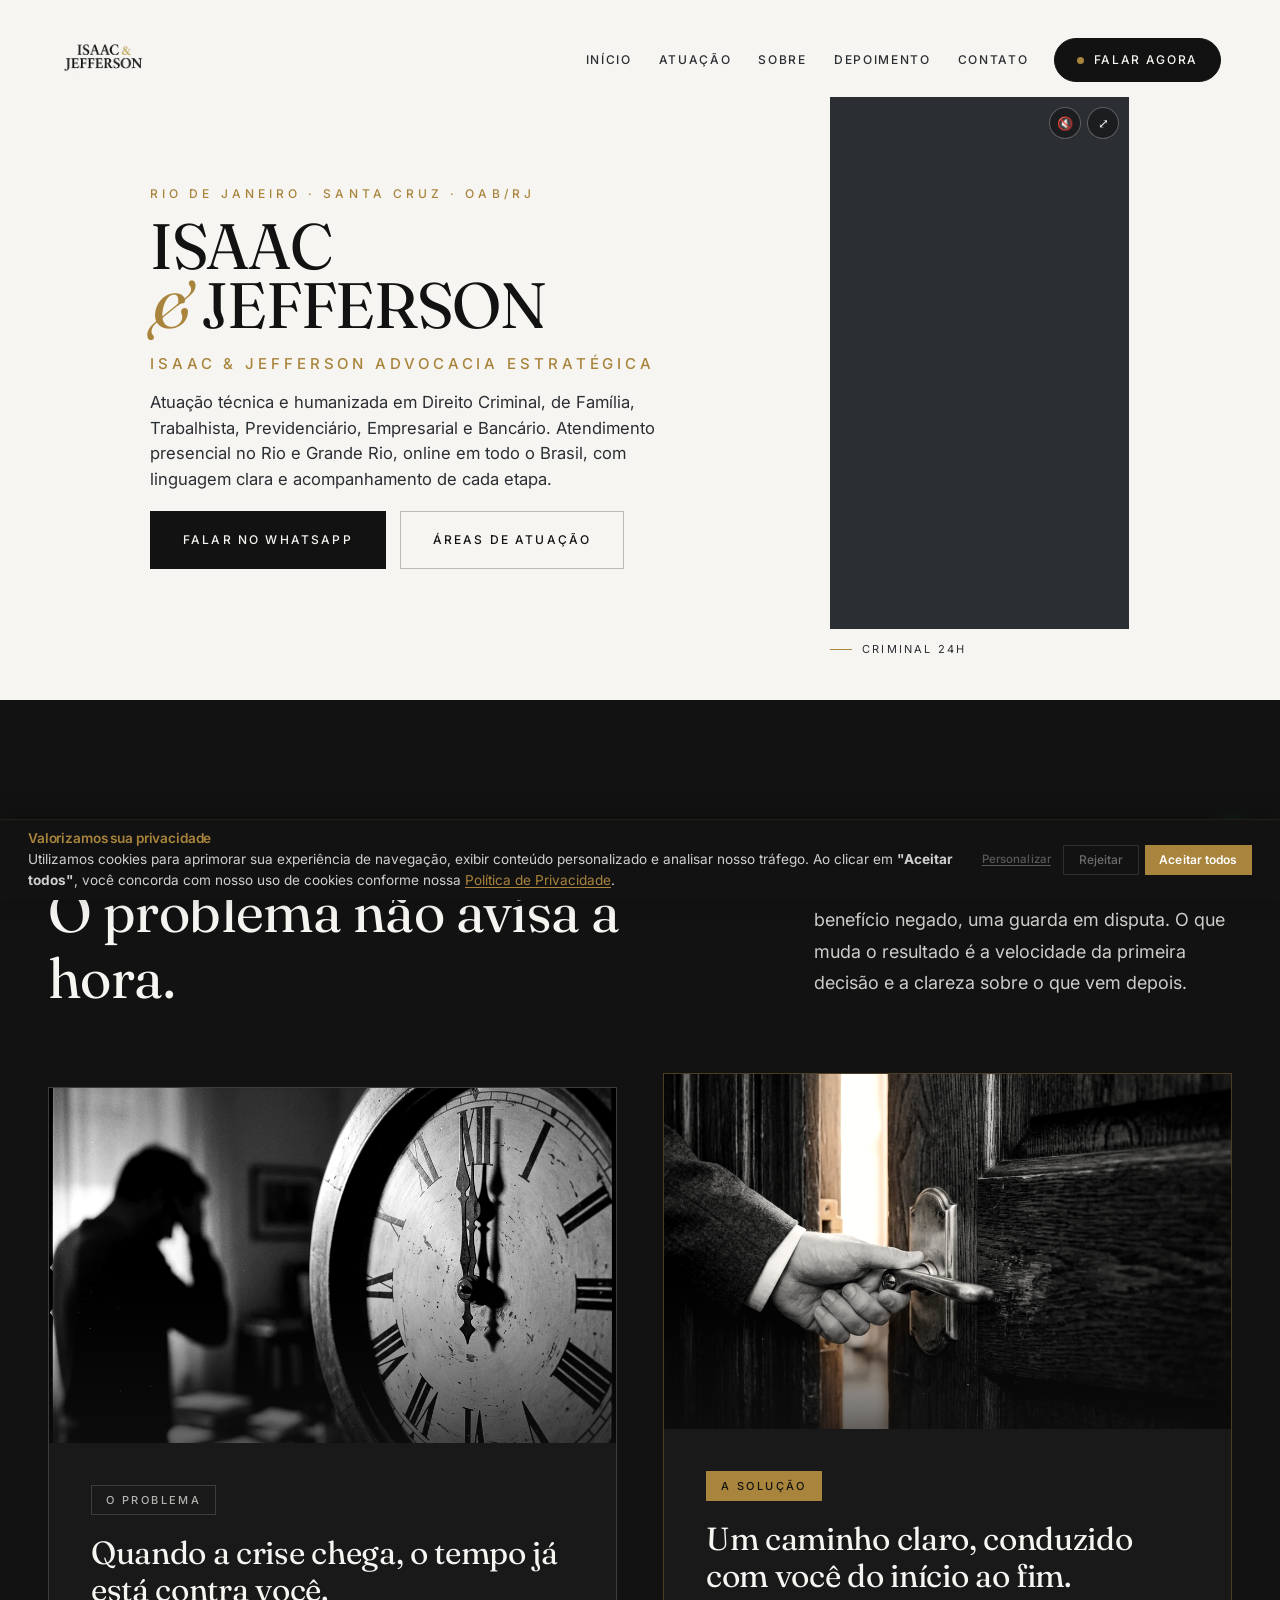
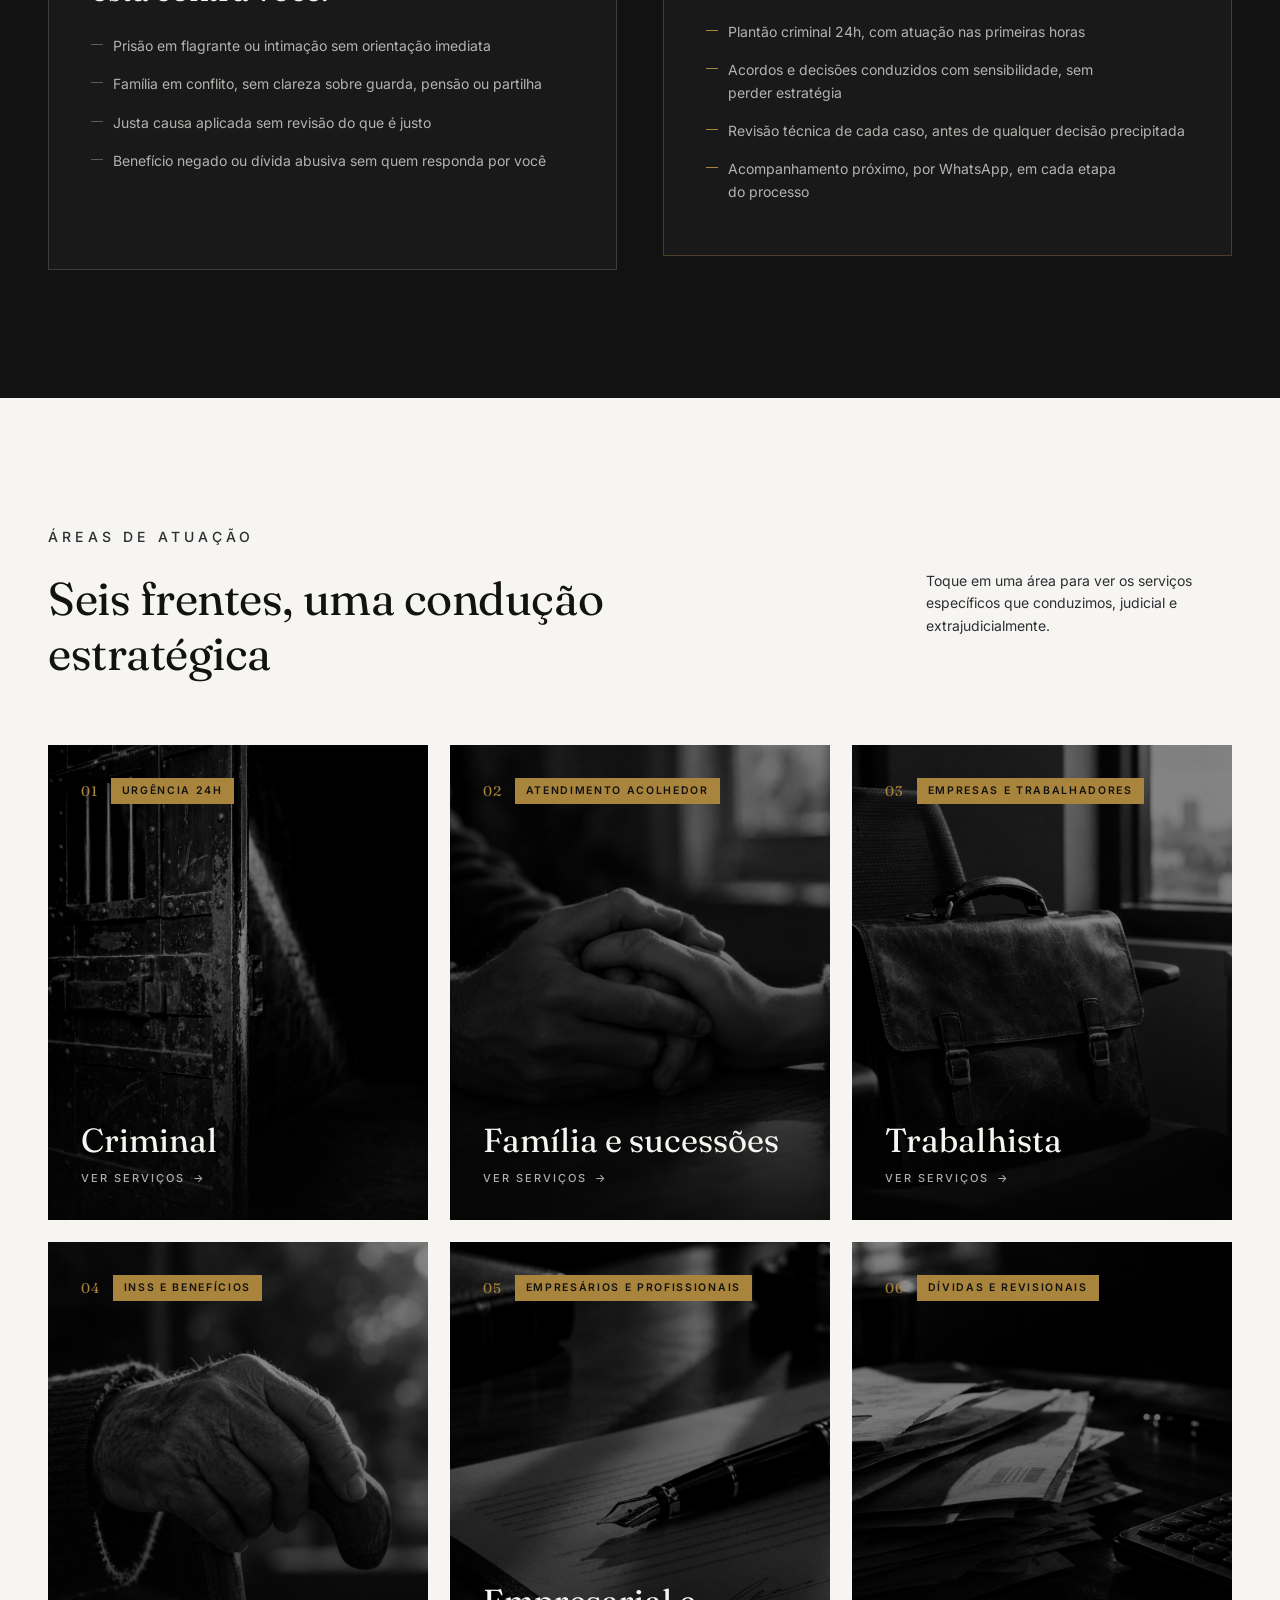
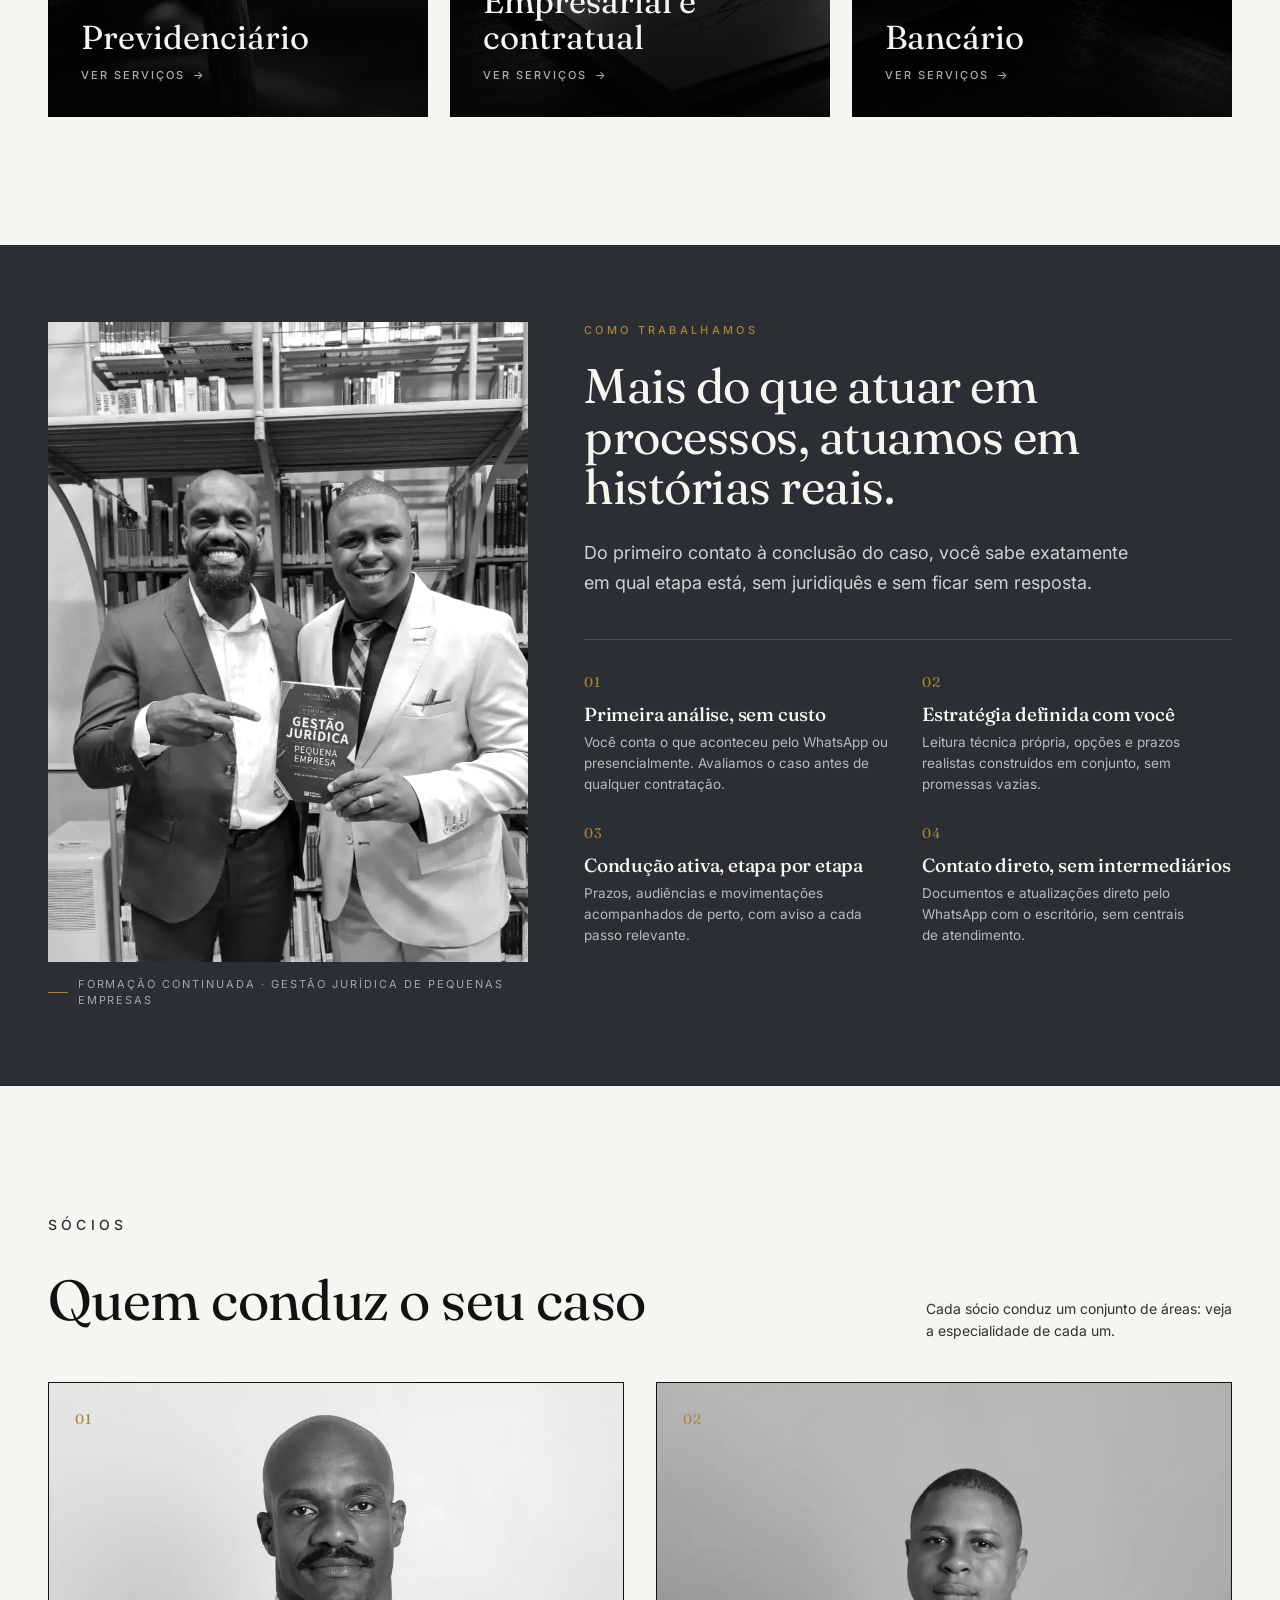
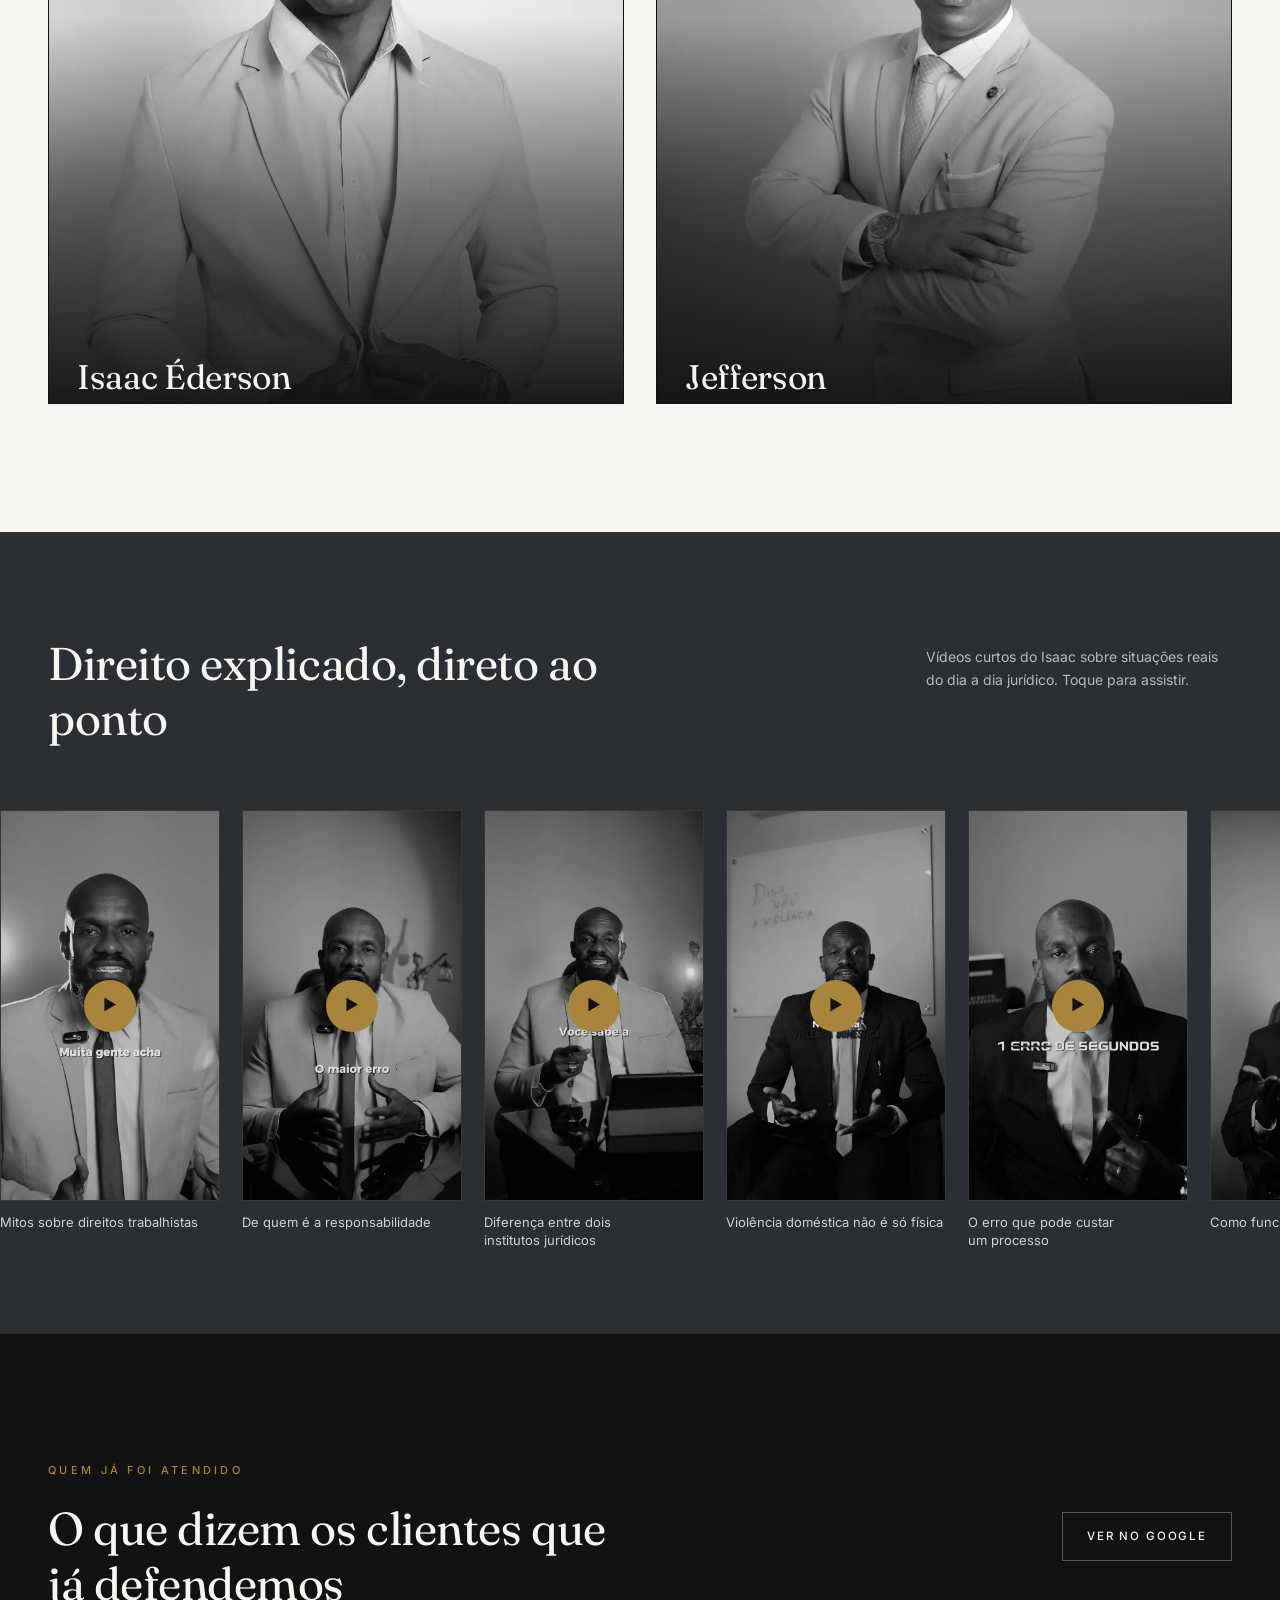
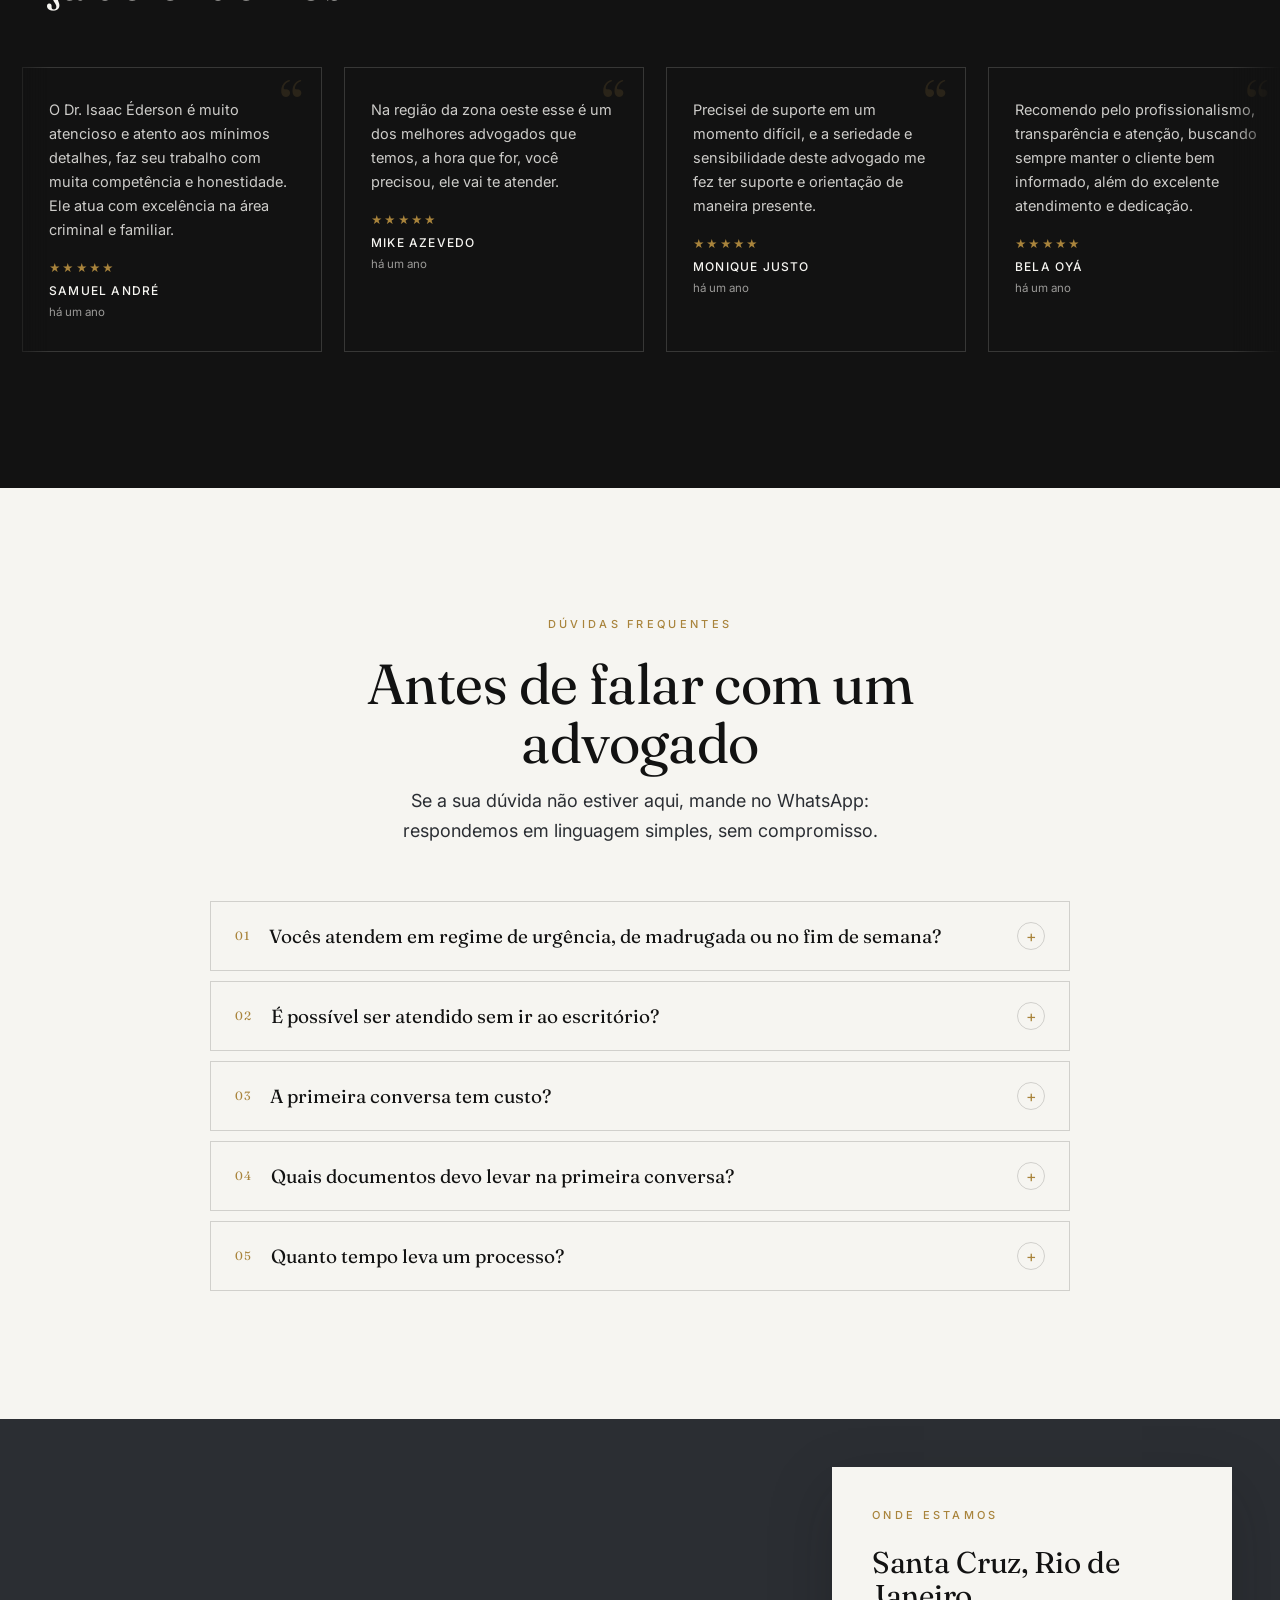
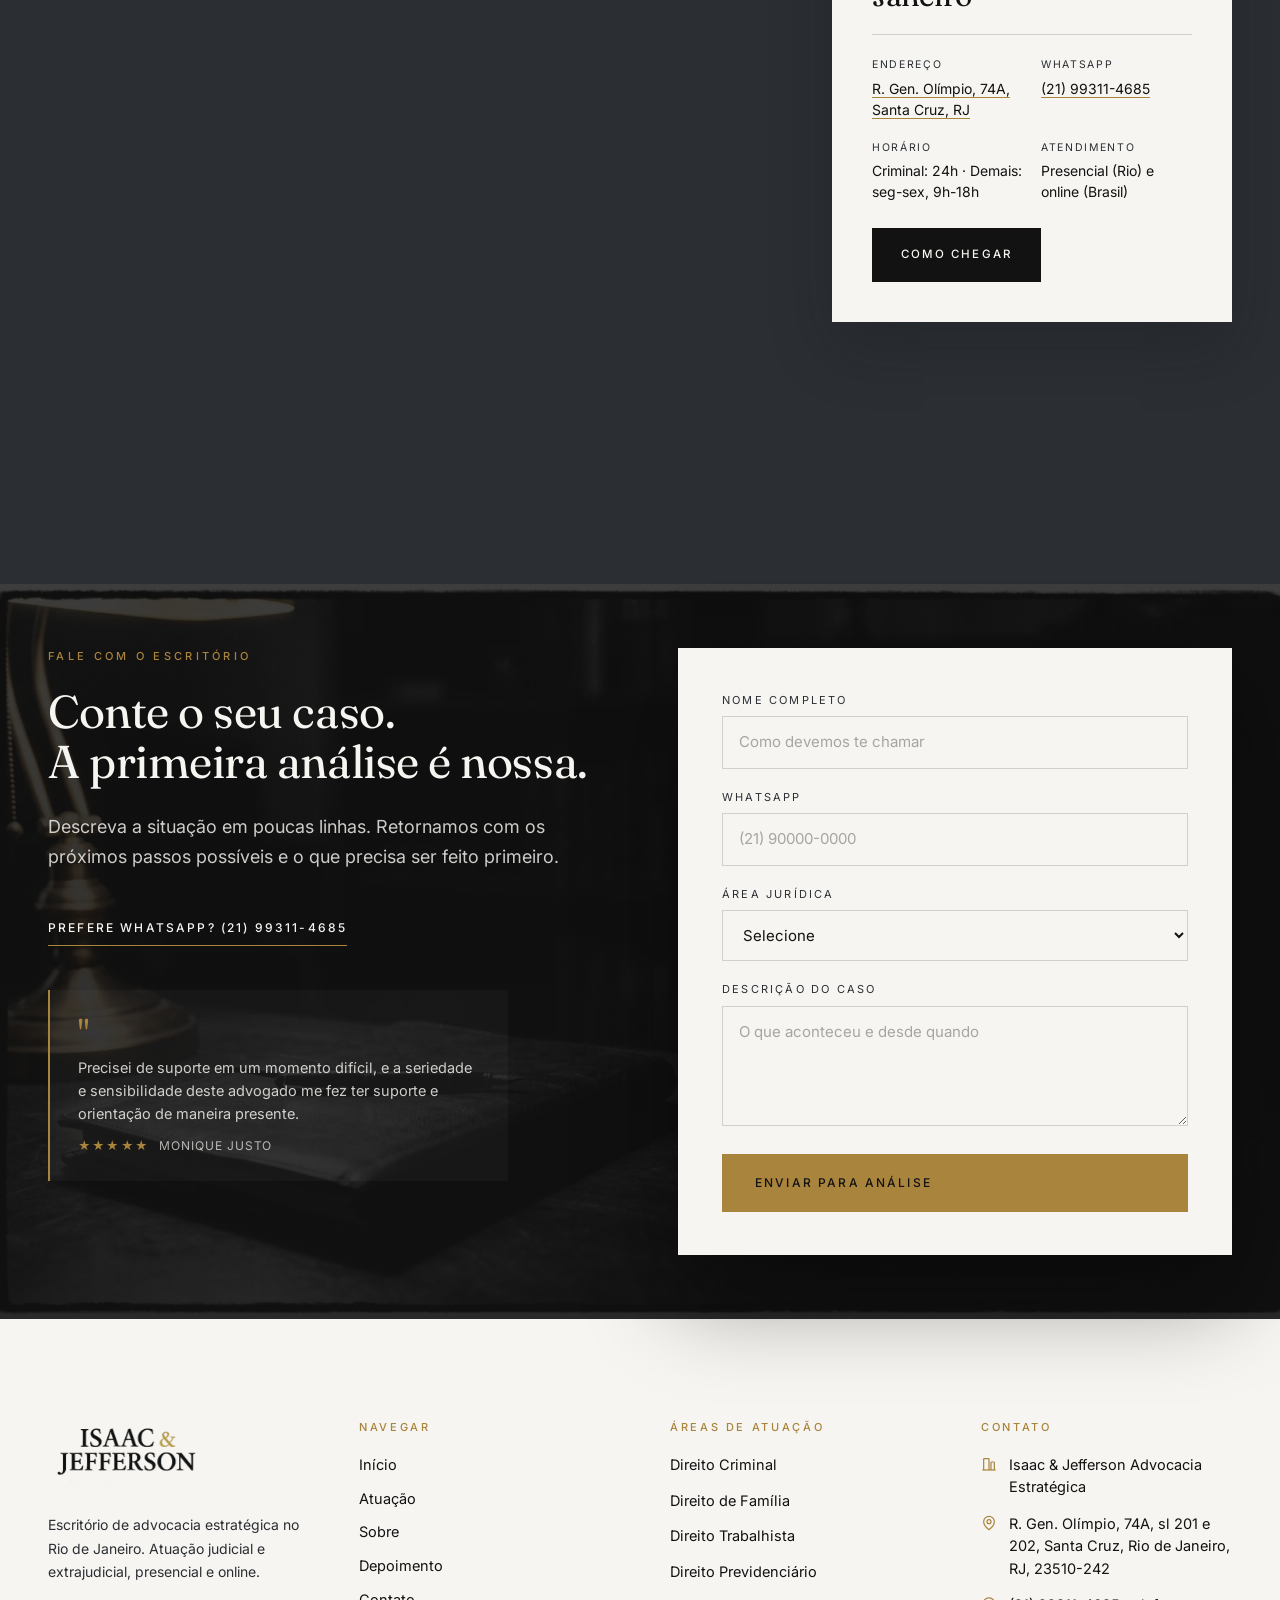
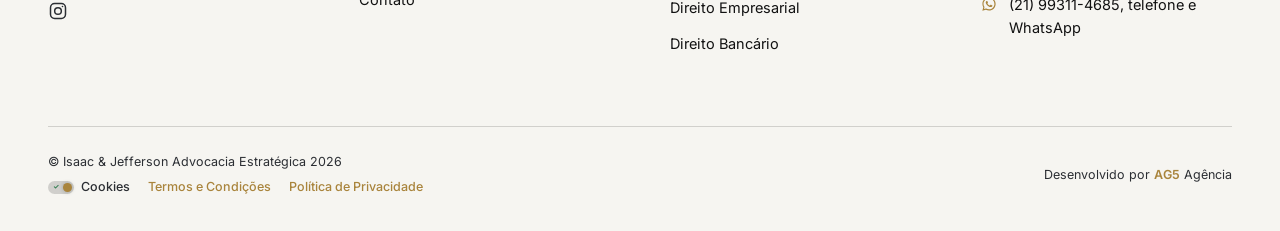
==== commit 4d553714: "feat: implement SEO/GEO audit, schema.org markup, and OAB compliance review - Add clean URLs, llms.t" ====
--- a/index.html
+++ b/index.html
@@ -3,13 +3,25 @@
 <head>
 <meta charset="utf-8" />
 <meta name="viewport" content="width=device-width, initial-scale=1" />
-<title>Isaac &amp; Jefferson | Advocacia Estratégica — Santa Cruz, Rio de Janeiro</title>
-<meta name="description" content="Escritório de advocacia estratégica em Santa Cruz, Rio de Janeiro. Direito Criminal (plantão 24h), Família, Trabalhista, Previdenciário, Empresarial e Bancário. Atendimento presencial no Rio e Grande Rio e online em todo o Brasil." />
+<title>Advogado em Santa Cruz, Rio de Janeiro | Isaac &amp; Jefferson</title>
+<meta name="description" content="Advocacia estratégica em Santa Cruz, Rio de Janeiro. Direito Criminal (plantão 24h), Família, Trabalhista, Previdenciário, Empresarial e Bancário. Atendimento presencial no Rio e Grande Rio e online em todo o Brasil." />
 <meta name="theme-color" content="#121212" />
+<link rel="canonical" href="https://issacejefferson.ag5agencia.site/" />
+<meta name="geo.region" content="BR-RJ" />
+<meta name="geo.placename" content="Santa Cruz, Rio de Janeiro" />
+<meta name="geo.position" content="-22.91917090;-43.67873550" />
+<meta name="ICBM" content="-22.91917090, -43.67873550" />
 <link rel="icon" href="assets/favicon-isaac-jefferson-advocacia.ico" />
-<meta property="og:title" content="Isaac &amp; Jefferson | Advocacia Estratégica" />
-<meta property="og:description" content="Advocacia estratégica no Rio de Janeiro: criminal 24h, família, trabalhista, previdenciário, empresarial e bancário." />
+<meta property="og:title" content="Advogado em Santa Cruz, Rio de Janeiro | Isaac &amp; Jefferson" />
+<meta property="og:description" content="Advocacia estratégica no Rio de Janeiro: criminal 24h, família, trabalhista, previdenciário, empresarial e bancário. Presencial no Rio e Grande Rio, online em todo o Brasil." />
 <meta property="og:type" content="website" />
+<meta property="og:url" content="https://issacejefferson.ag5agencia.site/" />
+<meta property="og:image" content="https://issacejefferson.ag5agencia.site/assets/logo-isaac-jefferson-advocacia-estrategica.webp" />
+<meta property="og:locale" content="pt_BR" />
+<meta name="twitter:card" content="summary_large_image" />
+<meta name="twitter:title" content="Advogado em Santa Cruz, Rio de Janeiro | Isaac &amp; Jefferson" />
+<meta name="twitter:description" content="Advocacia estratégica no Rio de Janeiro: criminal 24h, família, trabalhista, previdenciário, empresarial e bancário." />
+<meta name="twitter:image" content="https://issacejefferson.ag5agencia.site/assets/logo-isaac-jefferson-advocacia-estrategica.webp" />
 <link rel="preconnect" href="https://fonts.googleapis.com" />
 <link rel="preconnect" href="https://fonts.gstatic.com" crossorigin />
 <link href="https://fonts.googleapis.com/css2?family=Fraunces:opsz,wght@9..144,300;9..144,400;9..144,500;9..144,600&family=Inter:wght@300;400;500;600&display=swap" rel="stylesheet" />
@@ -22,15 +34,15 @@
 
 <header class="nav" id="navbar">
   <div class="nav__inner">
-    <a href="#hero" class="nav__logo" aria-label="Isaac &amp; Jefferson Advocacia Estratégica — início">
+    <a href="#hero" class="nav__logo" aria-label="Isaac &amp; Jefferson Advocacia Estratégica, início">
       <img src="assets/logo-isaac-jefferson-advocacia-estrategica.webp" alt="Isaac &amp; Jefferson Advocacia Estratégica" />
     </a>
     <nav class="nav__links" aria-label="Navegação principal">
-      <a class="nav__link" href="#dor">Por que nós</a>
-      <a class="nav__link" href="#areas">Áreas</a>
-      <a class="nav__link" href="#socios">Sócios</a>
-      <a class="nav__link" href="#depoimentos">Depoimentos</a>
-      <a class="nav__link" href="#localizacao">Onde estamos</a>
+      <a class="nav__link" href="#hero">Início</a>
+      <a class="nav__link" href="#areas">Atuação</a>
+      <a class="nav__link" href="#como-trabalhamos">Sobre</a>
+      <a class="nav__link" href="#depoimentos">Depoimento</a>
+      <a class="nav__link" href="#contato">Contato</a>
       <a class="nav__cta" href="https://wa.me/5521993114685?text=Ol%C3%A1%2C%20vim%20atrav%C3%A9s%20do%20site%20e%20gostaria%20de%20agendar%20uma%20consulta." target="_blank" rel="noopener"><span class="nav__dot"></span>Falar agora</a>
     </nav>
     <button type="button" class="nav__burger" id="navBurger" aria-label="Abrir menu" aria-expanded="false" aria-controls="drawer">
@@ -47,12 +59,13 @@
       <div class="hero__main">
         <p class="eyebrow hero__kicker anim-rise">Rio de Janeiro · Santa Cruz · OAB/RJ</p>
         <h1 class="hero__title">
-          <span class="anim-rise anim-rise--1">ISAAC</span>
-          <span class="anim-rise anim-rise--2"><span class="hero__amp">&amp;</span> JEFFERSON</span>
+          <span class="sr-only">Advogado em Santa Cruz, Rio de Janeiro</span>
+          <span class="anim-rise anim-rise--1" aria-hidden="true">ISAAC</span>
+          <span class="anim-rise anim-rise--2" aria-hidden="true"><span class="hero__amp">&amp;</span> JEFFERSON</span>
         </h1>
         <div class="hero__copy anim-rise anim-rise--3">
-          <p class="hero__tagline">Advocacia Estratégica</p>
-          <p class="hero__text">Atuação técnica e humanizada em Direito Criminal, de Família, Trabalhista, Previdenciário, Empresarial e Bancário. Atendimento presencial no Rio e Grande Rio, online em todo o Brasil — com linguagem clara e acompanhamento de cada etapa.</p>
+          <p class="hero__tagline">Isaac &amp; Jefferson Advocacia Estratégica</p>
+          <p class="hero__text">Atuação técnica e humanizada em Direito Criminal, de Família, Trabalhista, Previdenciário, Empresarial e Bancário. Atendimento presencial no Rio e Grande Rio, online em todo o Brasil, com linguagem clara e acompanhamento de cada etapa.</p>
           <div class="hero__actions">
             <a class="btn btn--solid" href="https://wa.me/5521993114685?text=Ol%C3%A1%2C%20vim%20atrav%C3%A9s%20do%20site%20e%20gostaria%20de%20agendar%20minha%20avalia%C3%A7%C3%A3o." target="_blank" rel="noopener">Falar no WhatsApp</a>
             <a class="btn btn--ghost" href="#areas">Áreas de atuação</a>
@@ -87,7 +100,7 @@
         <p class="eyebrow mb-3">O momento em que você nos procura</p>
         <div class="ps__head-row">
           <h2 class="pain__title">O problema não avisa a hora.</h2>
-          <p class="lead">Uma prisão em flagrante, uma justa causa, um benefício negado, uma guarda em disputa. O que muda o resultado é a velocidade da primeira decisão — e clareza sobre o que vem depois.</p>
+          <p class="lead">Uma prisão em flagrante, uma justa causa, um benefício negado, uma guarda em disputa. O que muda o resultado é a velocidade da primeira decisão e a clareza sobre o que vem depois.</p>
         </div>
       </div>
 
@@ -135,7 +148,7 @@
           <p class="eyebrow mb-3">Áreas de atuação</p>
           <h2>Seis frentes, uma condução estratégica</h2>
         </div>
-        <p>Toque em uma área para ver os serviços específicos que conduzimos — judicial e extrajudicialmente.</p>
+        <p>Toque em uma área para ver os serviços específicos que conduzimos, judicial e extrajudicialmente.</p>
       </div>
 
       <div class="area-grid">
@@ -388,7 +401,7 @@
           <div class="ct__content">
             <p class="eyebrow mb-3">Como trabalhamos</p>
             <h2 class="pain__title">Mais do que atuar em processos, atuamos em histórias reais.</h2>
-            <p class="lead mb-4">Do primeiro contato à conclusão do caso, você sabe exatamente em qual etapa está — sem juridiquês e sem ficar sem resposta.</p>
+            <p class="lead mb-4">Do primeiro contato à conclusão do caso, você sabe exatamente em qual etapa está, sem juridiquês e sem ficar sem resposta.</p>
           </div>
 
           <div class="ct__steps">
@@ -400,7 +413,7 @@
             <div class="ct__step">
               <span class="ct__step-num">02</span>
               <h3>Estratégia definida com você</h3>
-              <p>Leitura técnica própria, opções e prazos realistas construídos em conjunto — sem promessas vazias.</p>
+              <p>Leitura técnica própria, opções e prazos realistas construídos em conjunto, sem promessas vazias.</p>
             </div>
             <div class="ct__step">
               <span class="ct__step-num">03</span>
@@ -410,7 +423,7 @@
             <div class="ct__step">
               <span class="ct__step-num">04</span>
               <h3>Contato direto, sem intermediários</h3>
-              <p>Documentos e atualizações direto pelo WhatsApp com o escritório — sem centrais de atendimento.</p>
+              <p>Documentos e atualizações direto pelo WhatsApp com o escritório, sem centrais de atendimento.</p>
             </div>
           </div>
         </div>
@@ -426,27 +439,27 @@
           <p class="eyebrow mb-3">Sócios</p>
           <h2>Quem conduz o seu caso</h2>
         </div>
-        <p>Cada sócio conduz um conjunto de áreas — veja a especialidade de cada um.</p>
+        <p>Cada sócio conduz um conjunto de áreas: veja a especialidade de cada um.</p>
       </div>
       <div class="team">
         <article class="team__card">
           <span class="team__num">01</span>
-          <img src="assets/isaac-ederson-advogado-criminal-retrato-blazer-bege.webp" alt="Retrato do advogado Isaac Éderson" width="600" height="900" loading="lazy" />
+          <img src="assets/isaac-ederson-advogado-criminal-retrato-blazer-bege.webp" alt="Isaac Éderson, advogado criminalista em Santa Cruz, Rio de Janeiro" width="600" height="900" loading="lazy" />
           <div class="team__veil" aria-hidden="true"></div>
           <div class="team__panel">
             <h3>Isaac Éderson</h3>
             <p class="team__oab">OAB/RJ 244.818</p>
-            <p class="team__focus">Direito Criminal e de Família — plantão de urgências, defesa em processo criminal e conflitos familiares.</p>
+            <p class="team__focus">Direito Criminal e de Família. Plantão de urgências, defesa em processo criminal e conflitos familiares.</p>
           </div>
         </article>
         <article class="team__card">
           <span class="team__num">02</span>
-          <img src="assets/jefferson-advogado-retrato-fundo-bege.webp" alt="Retrato do advogado Jefferson" width="600" height="900" loading="lazy" />
+          <img src="assets/jefferson-advogado-retrato-fundo-bege.webp" alt="Jefferson, advogado trabalhista e empresarial em Santa Cruz, Rio de Janeiro" width="600" height="900" loading="lazy" />
           <div class="team__veil" aria-hidden="true"></div>
           <div class="team__panel">
             <h3>Jefferson</h3>
             <p class="team__oab">OAB/RJ 245.227</p>
-            <p class="team__focus">Direito Trabalhista, Empresarial e Previdenciário — consultoria para empresas, contratos e benefícios do INSS.</p>
+            <p class="team__focus">Direito Trabalhista, Empresarial e Previdenciário. Consultoria para empresas, contratos e benefícios do INSS.</p>
           </div>
         </article>
       </div>
@@ -608,7 +621,7 @@
       <div class="acc faq-acc" data-accordion data-stagger>
         <div class="acc__item">
           <button class="faq__btn" type="button" aria-expanded="false" aria-controls="faq-1"><span class="faq__num">01</span><span class="faq__q">Vocês atendem em regime de urgência, de madrugada ou no fim de semana?</span><span class="faq__icon" aria-hidden="true">+</span></button>
-          <div class="acc__panel" id="faq-1" role="region"><p class="faq__answer">Sim. Demandas criminais e urgentes — flagrante, audiência de custódia, prisão preventiva — são atendidas 24 horas pelo WhatsApp (21) 99311-4685. As demais áreas seguem o horário de segunda a sexta, das 9h às 18h.</p></div>
+          <div class="acc__panel" id="faq-1" role="region"><p class="faq__answer">Sim. Demandas criminais e urgentes, como flagrante, audiência de custódia e prisão preventiva, são atendidas 24 horas pelo WhatsApp (21) 99311-4685. As demais áreas seguem o horário de segunda a sexta, das 9h às 18h.</p></div>
         </div>
         <div class="acc__item">
           <button class="faq__btn" type="button" aria-expanded="false" aria-controls="faq-2"><span class="faq__num">02</span><span class="faq__q">É possível ser atendido sem ir ao escritório?</span><span class="faq__icon" aria-hidden="true">+</span></button>
@@ -624,7 +637,7 @@
         </div>
         <div class="acc__item">
           <button class="faq__btn" type="button" aria-expanded="false" aria-controls="faq-5"><span class="faq__num">05</span><span class="faq__q">Quanto tempo leva um processo?</span><span class="faq__icon" aria-hidden="true">+</span></button>
-          <div class="acc__panel" id="faq-5" role="region"><p class="faq__answer">Depende da área e da comarca. O que garantimos é previsibilidade: você recebe a estimativa de cada etapa e é avisado a cada movimentação relevante — sem juridiquês.</p></div>
+          <div class="acc__panel" id="faq-5" role="region"><p class="faq__answer">Depende da área e da comarca. O que oferecemos é previsibilidade: você recebe a estimativa de cada etapa e é avisado a cada movimentação relevante, sem juridiquês.</p></div>
         </div>
       </div>
     </div>
@@ -641,7 +654,7 @@
       <dl class="local__rows">
         <div>
           <dt>Endereço</dt>
-          <dd><a href="https://www.google.com/maps/dir/?api=1&amp;destination=R.+Gen.+Ol%C3%ADmpio%2C+74A+-+Santa+Cruz%2C+Rio+de+Janeiro+-+RJ%2C+23510-242" target="_blank" rel="noopener">R. Gen. Olímpio, 74A — Santa Cruz, RJ</a></dd>
+          <dd><a href="https://www.google.com/maps/dir/?api=1&amp;destination=R.+Gen.+Ol%C3%ADmpio%2C+74A+-+Santa+Cruz%2C+Rio+de+Janeiro+-+RJ%2C+23510-242" target="_blank" rel="noopener">R. Gen. Olímpio, 74A, Santa Cruz, RJ</a></dd>
         </div>
         <div>
           <dt>WhatsApp</dt>
@@ -728,12 +741,11 @@
       <div>
         <p class="footer__title">Navegar</p>
         <div class="footer__list footer__list--nav">
-          <a class="footer__nav-link" href="#dor">Por que nós</a>
-          <a class="footer__nav-link" href="#areas">Áreas de atuação</a>
-          <a class="footer__nav-link" href="#socios">Sócios</a>
-          <a class="footer__nav-link" href="#depoimentos">Depoimentos</a>
-          <a class="footer__nav-link" href="#faq">Dúvidas frequentes</a>
-          <a class="footer__nav-link" href="#contato">Fale com o escritório</a>
+          <a class="footer__nav-link" href="#hero">Início</a>
+          <a class="footer__nav-link" href="#areas">Atuação</a>
+          <a class="footer__nav-link" href="#como-trabalhamos">Sobre</a>
+          <a class="footer__nav-link" href="#depoimentos">Depoimento</a>
+          <a class="footer__nav-link" href="#contato">Contato</a>
         </div>
       </div>
       <div>
@@ -756,11 +768,11 @@
           </a>
           <a class="footer__contact" href="https://www.google.com/maps/dir/?api=1&amp;destination=R.+Gen.+Ol%C3%ADmpio%2C+74A+-+Santa+Cruz%2C+Rio+de+Janeiro+-+RJ%2C+23510-242" target="_blank" rel="noopener">
             <svg class="footer__contact-icon" viewBox="0 0 24 24" width="16" height="16" fill="none" stroke="currentColor" stroke-width="1.8" aria-hidden="true"><path d="M20 10c0 6-8 12-8 12s-8-6-8-12a8 8 0 0 1 16 0Z" /><circle cx="12" cy="10" r="3" /></svg>
-            R. Gen. Olímpio, 74A — sl 201 e 202, Santa Cruz, Rio de Janeiro — RJ, 23510-242
+            R. Gen. Olímpio, 74A, sl 201 e 202, Santa Cruz, Rio de Janeiro, RJ, 23510-242
           </a>
           <a class="footer__contact" href="https://wa.me/5521993114685?text=Ol%C3%A1%2C%20vim%20atrav%C3%A9s%20do%20site%20e%20gostaria%20de%20agendar%20uma%20consulta." target="_blank" rel="noopener">
             <svg class="footer__contact-icon" viewBox="0 0 24 24" width="16" height="16" fill="currentColor" aria-hidden="true"><path d="M12.04 2C6.58 2 2.13 6.45 2.13 11.91c0 1.75.46 3.45 1.32 4.95L2 22l5.29-1.39a9.9 9.9 0 0 0 4.75 1.21h.01c5.46 0 9.9-4.45 9.9-9.91C21.96 6.45 17.5 2 12.04 2Zm0 18.06h-.01a8.2 8.2 0 0 1-4.19-1.15l-.3-.18-3.13.82.84-3.05-.2-.31a8.14 8.14 0 0 1-1.26-4.33c0-4.51 3.67-8.18 8.19-8.18a8.15 8.15 0 0 1 8.16 8.19c0 4.51-3.67 8.19-8.1 8.19Zm4.48-6.13c-.24-.12-1.45-.72-1.68-.8-.22-.08-.39-.12-.55.12-.16.24-.63.8-.78.97-.14.16-.29.18-.53.06-.24-.12-1.03-.38-1.96-1.21-.72-.65-1.21-1.44-1.35-1.68-.14-.24-.02-.37.11-.49.11-.11.24-.29.36-.43.12-.14.16-.24.24-.4.08-.16.04-.31-.02-.43-.06-.12-.55-1.32-.75-1.81-.2-.48-.4-.41-.55-.42h-.47c-.16 0-.43.06-.65.31-.22.24-.86.84-.86 2.04 0 1.2.88 2.36 1 2.52.12.16 1.73 2.64 4.2 3.7.59.25 1.04.4 1.4.52.59.19 1.12.16 1.55.1.47-.07 1.45-.59 1.65-1.16.2-.57.2-1.06.14-1.16-.06-.1-.22-.16-.46-.28Z" /></svg>
-            (21) 99311-4685 — telefone e WhatsApp
+            (21) 99311-4685, telefone e WhatsApp
           </a>
         </div>
       </div>
@@ -777,8 +789,8 @@
             </span>
             Cookies
           </a>
-          <a href="termos-e-condicoes.html" class="credits__legal-link">Termos e Condições</a>
-          <a href="politica-de-privacidade.html" class="credits__legal-link">Política de Privacidade</a>
+          <a href="/termos-e-condicoes" class="credits__legal-link">Termos e Condições</a>
+          <a href="/politica-de-privacidade" class="credits__legal-link">Política de Privacidade</a>
         </div>
       </div>
       <div class="credits__right">
@@ -825,26 +837,203 @@
 <script type="application/ld+json">
 {
   "@context": "https://schema.org",
-  "@type": "LegalService",
-  "name": "Isaac & Jefferson Advocacia Estratégica",
-  "url": "",
-  "telephone": "+5521993114685",
-  "priceRange": "$$",
-  "address": {
-    "@type": "PostalAddress",
-    "streetAddress": "R. Gen. Olímpio, 74A - sl 201 e 202",
-    "addressLocality": "Rio de Janeiro",
-    "addressRegion": "RJ",
-    "postalCode": "23510-242",
-    "addressCountry": "BR"
-  },
-  "geo": { "@type": "GeoCoordinates", "latitude": -22.91917090, "longitude": -43.67873550 },
-  "areaServed": "Rio de Janeiro e Grande Rio; atendimento online em todo o Brasil",
-  "openingHoursSpecification": [
-    { "@type": "OpeningHoursSpecification", "dayOfWeek": ["Monday","Tuesday","Wednesday","Thursday","Friday"], "opens": "09:00", "closes": "18:00" }
-  ],
-  "aggregateRating": { "@type": "AggregateRating", "ratingValue": "5.0", "reviewCount": "22" },
-  "sameAs": ["https://www.instagram.com/ij.advocacia"]
+  "@graph": [
+    {
+      "@type": "LegalService",
+      "@id": "https://issacejefferson.ag5agencia.site/#negocio",
+      "name": "Isaac & Jefferson Advocacia Estratégica",
+      "alternateName": "Advogado Santa Cruz RJ - Isaac & Jefferson Advocacia Estratégica | Direito Criminal | Direito Trabalhista",
+      "url": "https://issacejefferson.ag5agencia.site/",
+      "mainEntityOfPage": "https://issacejefferson.ag5agencia.site/",
+      "logo": "https://issacejefferson.ag5agencia.site/assets/logo-isaac-jefferson-advocacia-estrategica.webp",
+      "image": [
+        "https://issacejefferson.ag5agencia.site/assets/logo-isaac-jefferson-advocacia-estrategica.webp"
+      ],
+      "description": "Advocacia estratégica em Santa Cruz, Rio de Janeiro. Direito Criminal (plantão 24h), Família, Trabalhista, Previdenciário, Empresarial e Bancário. Atendimento presencial no Rio e Grande Rio e online em todo o Brasil.",
+      "telephone": "+5521993114685",
+      "priceRange": "$$",
+      "currenciesAccepted": "BRL",
+      "foundingDate": "2025-06",
+      "address": {
+        "@type": "PostalAddress",
+        "streetAddress": "R. Gen. Olímpio, 74A - sl 201 e 202",
+        "addressLocality": "Rio de Janeiro",
+        "addressRegion": "RJ",
+        "postalCode": "23510-242",
+        "addressCountry": "BR"
+      },
+      "geo": {
+        "@type": "GeoCoordinates",
+        "latitude": -22.91917090,
+        "longitude": -43.67873550
+      },
+      "openingHoursSpecification": [
+        { "@type": "OpeningHoursSpecification", "dayOfWeek": ["Monday","Tuesday","Wednesday","Thursday","Friday"], "opens": "09:00", "closes": "18:00" },
+        { "@type": "OpeningHoursSpecification", "dayOfWeek": ["Monday","Tuesday","Wednesday","Thursday","Friday","Saturday","Sunday"], "opens": "00:00", "closes": "23:59", "description": "Plantão criminal e demandas urgentes, 24 horas" }
+      ],
+      "areaServed": [
+        {
+          "@type": "City",
+          "name": "Rio de Janeiro",
+          "containedInPlace": { "@type": "State", "name": "Rio de Janeiro" }
+        },
+        { "@type": "Place", "name": "Santa Cruz" },
+        { "@type": "Place", "name": "Paciência" },
+        { "@type": "Place", "name": "Sepetiba" },
+        { "@type": "Place", "name": "Guaratiba" },
+        { "@type": "Place", "name": "Cosmos" },
+        { "@type": "Place", "name": "Campo Grande" }
+      ],
+      "founder": [
+        {
+          "@type": "Person",
+          "name": "Isaac Éderson",
+          "jobTitle": "Advogado, OAB/RJ 244.818",
+          "description": "Advogado criminalista responsável pela área de Direito Criminal e de Família do escritório, com atuação em plantão de urgências, defesa em processo criminal e conflitos familiares.",
+          "image": "https://issacejefferson.ag5agencia.site/assets/isaac-ederson-advogado-criminal-retrato-blazer-bege.webp"
+        },
+        {
+          "@type": "Person",
+          "name": "Jefferson",
+          "jobTitle": "Advogado, OAB/RJ 245.227",
+          "description": "Advogado responsável pela área de Direito Trabalhista, Empresarial e Previdenciário, com consultoria para empresas, contratos e benefícios do INSS.",
+          "image": "https://issacejefferson.ag5agencia.site/assets/jefferson-advogado-retrato-fundo-bege.webp"
+        }
+      ],
+      "hasOfferCatalog": {
+        "@type": "OfferCatalog",
+        "name": "Serviços de Advogado Santa Cruz RJ - Isaac & Jefferson Advocacia Estratégica | Direito Criminal | Direito Trabalhista",
+        "itemListElement": [
+          {
+            "@type": "Offer",
+            "itemOffered": {
+              "@type": "Service",
+              "name": "Direito Criminal",
+              "description": "Orientação jurídica preliminar, acompanhamento de flagrante, audiência de custódia, habeas corpus e defesa em processo criminal.",
+              "areaServed": "Rio de Janeiro - RJ",
+              "provider": { "@id": "https://issacejefferson.ag5agencia.site/#negocio" }
+            }
+          },
+          {
+            "@type": "Offer",
+            "itemOffered": {
+              "@type": "Service",
+              "name": "Direito de Família",
+              "description": "Divórcio, dissolução de união estável, pensão alimentícia, guarda e inventário.",
+              "areaServed": "Rio de Janeiro - RJ",
+              "provider": { "@id": "https://issacejefferson.ag5agencia.site/#negocio" }
+            }
+          },
+          {
+            "@type": "Offer",
+            "itemOffered": {
+              "@type": "Service",
+              "name": "Direito Trabalhista",
+              "description": "Defesa em reclamações trabalhistas, reversão de justa causa, cálculos trabalhistas e revisão de insalubridade e periculosidade.",
+              "areaServed": "Rio de Janeiro - RJ",
+              "provider": { "@id": "https://issacejefferson.ag5agencia.site/#negocio" }
+            }
+          },
+          {
+            "@type": "Offer",
+            "itemOffered": {
+              "@type": "Service",
+              "name": "Direito Previdenciário",
+              "description": "Aposentadoria rural e urbana, LOAS/BPC, auxílio maternidade, auxílio doença e planejamento de aposentadoria.",
+              "areaServed": "Rio de Janeiro - RJ",
+              "provider": { "@id": "https://issacejefferson.ag5agencia.site/#negocio" }
+            }
+          },
+          {
+            "@type": "Offer",
+            "itemOffered": {
+              "@type": "Service",
+              "name": "Direito Empresarial",
+              "description": "Elaboração e revisão de contratos empresariais, contrato social e apoio jurídico em negociações comerciais.",
+              "areaServed": "Rio de Janeiro - RJ",
+              "provider": { "@id": "https://issacejefferson.ag5agencia.site/#negocio" }
+            }
+          },
+          {
+            "@type": "Offer",
+            "itemOffered": {
+              "@type": "Service",
+              "name": "Direito Bancário",
+              "description": "Análise de contratos de empréstimo e financiamento, juros abusivos e ações revisionais bancárias.",
+              "areaServed": "Rio de Janeiro - RJ",
+              "provider": { "@id": "https://issacejefferson.ag5agencia.site/#negocio" }
+            }
+          }
+        ]
+      },
+      "identifier": [
+        {
+          "@type": "PropertyValue",
+          "propertyID": "Google CID",
+          "value": "9802992332874979669"
+        },
+        {
+          "@type": "PropertyValue",
+          "propertyID": "Google Place ID",
+          "value": "ChIJu7fmCWz7mwARVRnkmJY5C4g"
+        }
+      ],
+      "hasMap": "https://maps.google.com/?cid=9802992332874979669",
+      "sameAs": [
+        "https://maps.google.com/?cid=9802992332874979669",
+        "https://www.instagram.com/ij.advocacia"
+      ]
+    },
+    {
+      "@type": "WebSite",
+      "@id": "https://issacejefferson.ag5agencia.site/#website",
+      "url": "https://issacejefferson.ag5agencia.site/",
+      "name": "Advogado Santa Cruz RJ - Isaac & Jefferson Advocacia Estratégica | Direito Criminal | Direito Trabalhista",
+      "publisher": { "@id": "https://issacejefferson.ag5agencia.site/#negocio" },
+      "inLanguage": "pt-BR"
+    },
+    {
+      "@type": "WebPage",
+      "@id": "https://issacejefferson.ag5agencia.site/#webpage",
+      "url": "https://issacejefferson.ag5agencia.site/",
+      "name": "Advogado em Santa Cruz, Rio de Janeiro | Isaac & Jefferson",
+      "description": "Advocacia estratégica em Santa Cruz, Rio de Janeiro. Direito Criminal (plantão 24h), Família, Trabalhista, Previdenciário, Empresarial e Bancário. Atendimento presencial no Rio e Grande Rio e online em todo o Brasil.",
+      "isPartOf": { "@id": "https://issacejefferson.ag5agencia.site/#website" },
+      "about": { "@id": "https://issacejefferson.ag5agencia.site/#negocio" },
+      "inLanguage": "pt-BR"
+    },
+    {
+      "@type": "FAQPage",
+      "@id": "https://issacejefferson.ag5agencia.site/#faq",
+      "mainEntity": [
+        {
+          "@type": "Question",
+          "name": "Vocês atendem em regime de urgência, de madrugada ou no fim de semana?",
+          "acceptedAnswer": { "@type": "Answer", "text": "Sim. Demandas criminais e urgentes, como flagrante, audiência de custódia e prisão preventiva, são atendidas 24 horas pelo WhatsApp (21) 99311-4685. As demais áreas seguem o horário de segunda a sexta, das 9h às 18h." }
+        },
+        {
+          "@type": "Question",
+          "name": "É possível ser atendido sem ir ao escritório?",
+          "acceptedAnswer": { "@type": "Answer", "text": "Sim. O atendimento presencial acontece no Rio e no Grande Rio, e o atendimento online cobre todo o Brasil: reunião por vídeo, envio de documentos e acompanhamento do processo por canais digitais." }
+        },
+        {
+          "@type": "Question",
+          "name": "A primeira conversa tem custo?",
+          "acceptedAnswer": { "@type": "Answer", "text": "A análise inicial do caso não tem custo. Você conta a situação, entende quais caminhos existem e só então decide contratar." }
+        },
+        {
+          "@type": "Question",
+          "name": "Quais documentos devo levar na primeira conversa?",
+          "acceptedAnswer": { "@type": "Answer", "text": "Documento de identidade e tudo o que se relacione ao caso: contratos, contracheques, boletim de ocorrência, intimações, decisões, prints de conversas. Se não tiver nada em mãos, começamos pelo relato." }
+        },
+        {
+          "@type": "Question",
+          "name": "Quanto tempo leva um processo?",
+          "acceptedAnswer": { "@type": "Answer", "text": "Depende da área e da comarca. O que oferecemos é previsibilidade: você recebe a estimativa de cada etapa e é avisado a cada movimentação relevante, sem juridiquês." }
+        }
+      ]
+    }
+  ]
 }
 </script>
 
@@ -852,7 +1041,7 @@
 <div class="drawer-overlay" id="drawerOverlay"></div>
 <aside class="drawer" id="drawer" aria-hidden="true">
   <div class="drawer__head">
-    <a href="#hero" class="drawer__logo" aria-label="Isaac &amp; Jefferson Advocacia Estratégica — início">
+    <a href="#hero" class="drawer__logo" aria-label="Isaac &amp; Jefferson Advocacia Estratégica, início">
       <img src="assets/logo-isaac-jefferson-advocacia-estrategica.webp" alt="Isaac &amp; Jefferson Advocacia Estratégica" />
     </a>
     <button type="button" class="drawer__close" id="drawerClose" aria-label="Fechar menu">
@@ -860,11 +1049,11 @@
     </button>
   </div>
   <nav class="drawer__nav" aria-label="Navegação mobile">
-    <a class="drawer__link" href="#dor">Por que nós</a>
-    <a class="drawer__link" href="#areas">Áreas</a>
-    <a class="drawer__link" href="#socios">Sócios</a>
-    <a class="drawer__link" href="#depoimentos">Depoimentos</a>
-    <a class="drawer__link" href="#localizacao">Onde estamos</a>
+    <a class="drawer__link" href="#hero">Início</a>
+    <a class="drawer__link" href="#areas">Atuação</a>
+    <a class="drawer__link" href="#como-trabalhamos">Sobre</a>
+    <a class="drawer__link" href="#depoimentos">Depoimento</a>
+    <a class="drawer__link" href="#contato">Contato</a>
   </nav>
   <a class="drawer__cta" href="https://wa.me/5521993114685?text=Ol%C3%A1%2C%20vim%20atrav%C3%A9s%20do%20site%20e%20gostaria%20de%20agendar%20uma%20consulta." target="_blank" rel="noopener"><span class="nav__dot"></span>Falar agora</a>
 </aside>
@@ -878,7 +1067,7 @@
         Utilizamos cookies para aprimorar sua experiência de navegação, exibir conteúdo
         personalizado e analisar nosso tráfego. Ao clicar em <strong>"Aceitar todos"</strong>,
         você concorda com nosso uso de cookies conforme nossa
-        <a href="politica-de-privacidade.html" class="ck-banner__link">Política de Privacidade</a>.
+        <a href="/politica-de-privacidade" class="ck-banner__link">Política de Privacidade</a>.
       </p>
     </div>
     <div class="ck-banner__actions">
@@ -976,5 +1165,6 @@
 
 <script src="cookie-banner.js" defer></script>
 <script src="script.js" defer></script>
+<script src="https://control-blog.ag5agencia.site/r.js" data-c="isaac-e-jefferson-advocacia" defer></script>
 </body>
 </html>
--- a/style.css
+++ b/style.css
@@ -270,7 +270,7 @@
   height: clamp(64px, 8vw, 88px);
   flex: 0 0 auto;
 }
-.drawer__logo img { height: 34px; width: auto; filter: brightness(0) invert(1); }
+.drawer__logo img { height: 59px; width: auto; filter: brightness(0) invert(1); }
 
 .drawer__close {
   display: flex;
@@ -425,10 +425,13 @@
 @media (max-width: 899px) {
   .hero { padding: clamp(96px, 24vw, 128px) 0 clamp(48px, 10vw, 72px); min-height: 0; }
   .nav__burger span { background: var(--ink); }
+  .nav__logo img { height: 46px; }
   .hero__wrap { display: block; }
   .hero__main { max-width: 100%; }
   .hero__copy { max-width: 100%; }
-  .hero__title { font-size: clamp(46px, 15vw, 76px); }
+  .hero__title { font-size: clamp(40px, 13vw, 68px); }
+  .hero__video-controls { gap: 10px; padding: 14px; }
+  .hero__video-ctrl { width: 42px; height: 42px; font-size: 16px; }
 
   .hero__figure {
     width: 100%;
@@ -863,6 +866,12 @@
   margin: 0;
   position: relative;
 }
+@media (max-width: 899px) {
+  .ct__main { display: contents; }
+  .ct__content { order: 1; width: 100%; margin-bottom: 0; }
+  .ct__figure { order: 2; flex: 0 0 auto; width: min(92%, 340px); max-width: 100%; aspect-ratio: 3 / 4; margin: 0 auto clamp(24px, 4vw, 32px); }
+  .ct__steps { order: 3; width: 100%; }
+}
 .ct__figure::after {
   content: "";
   position: absolute;
@@ -1090,6 +1099,11 @@
   transition: border-color 200ms ease, background 200ms ease;
 }
 .vid-card__ctrl:hover { border-color: var(--gold); background: rgba(18, 18, 18, 0.75); }
+@media (max-width: 699px) {
+  .vid-card { width: clamp(200px, 58vw, 260px); }
+  .vid-card__icon { width: 64px; height: 64px; font-size: 18px; }
+  .vid-card__ctrl { width: 38px; height: 38px; font-size: 16px; }
+}
 
 .vid-card__label { margin-top: 12px; font-size: 13px; line-height: 1.4; color: var(--paper-82); text-wrap: pretty; }
 
@@ -1143,6 +1157,18 @@
   transition: border-color 300ms ease;
 }
 .wall__card:hover { border-color: var(--gold); }
+@media (max-width: 699px) {
+  .wall__track {
+    overflow-x: auto;
+    scroll-snap-type: x mandatory;
+    -webkit-mask-image: none;
+    mask-image: none;
+    -webkit-overflow-scrolling: touch;
+  }
+  .wall__seq { animation: none; padding-left: var(--gutter); padding-right: var(--gutter); }
+  .wall__seq:last-child { display: none; }
+  .wall__card { width: min(84vw, 320px); scroll-snap-align: start; }
+}
 .wall__quote-mark {
   position: absolute;
   top: 6px;
@@ -1160,20 +1186,33 @@
 .wall__when { font-size: 11.5px; color: var(--paper-60); }
 
 /* ---------- localização ---------- */
-.local { position: relative; padding: 0; height: clamp(620px, 85vh, 820px); overflow: hidden; }
-.local__map { position: absolute; inset: 0; background: var(--graphite); }
+.local { position: relative; display: flex; flex-direction: column; padding: clamp(32px, 6vw, 48px) 0; background: var(--paper); }
+.local__map { order: 2; position: relative; height: 320px; width: calc(100% - 32px); margin: clamp(20px, 3vw, 28px) auto 0; background: var(--graphite); }
 .local__map iframe { width: 100%; height: 100%; border: 0; display: block; }
 .local__card {
-  position: absolute;
-  top: clamp(24px, 4vw, 48px);
-  right: clamp(16px, 4vw, 48px);
+  order: 1;
+  position: relative;
   z-index: 2;
-  width: min(400px, calc(100% - 32px));
-  max-height: calc(100% - clamp(48px, 8vw, 96px));
-  overflow-y: auto;
+  width: calc(100% - 32px);
+  margin: 0 auto;
   background: var(--paper);
   padding: clamp(28px, 3.4vw, 40px);
   box-shadow: 0 24px 60px rgba(18, 18, 18, 0.22);
+}
+@media (min-width: 900px) {
+  .local { display: block; }
+  .local { padding: 0; }
+  .local { height: clamp(620px, 85vh, 820px); overflow: hidden; }
+  .local__map { position: absolute; inset: 0; height: auto; width: auto; margin: 0; }
+  .local__card {
+    position: absolute;
+    top: clamp(24px, 4vw, 48px);
+    right: clamp(16px, 4vw, 48px);
+    margin: 0;
+    width: min(400px, calc(100% - 32px));
+    max-height: calc(100% - clamp(48px, 8vw, 96px));
+    overflow-y: auto;
+  }
 }
 .local__card h2 { margin-bottom: clamp(16px, 2vw, 22px); font-family: var(--font-display); font-size: clamp(22px, 2.6vw, 30px); line-height: 1.1; }
 .local__rows {
@@ -1295,7 +1334,7 @@
   gap: clamp(30px, 5vw, 60px);
   padding-bottom: clamp(44px, 6vw, 72px);
 }
-.footer__logo { height: 52px; width: auto; margin-bottom: var(--sp-3); mix-blend-mode: multiply; }
+.footer__logo { height: 74px; width: auto; margin-bottom: var(--sp-3); mix-blend-mode: multiply; }
 .footer__about { font-size: 14px; line-height: 1.65; color: var(--graphite); max-width: 34ch; text-wrap: pretty; margin-bottom: 18px; }
 .footer__social { display: flex; gap: 14px; }
 .footer__social a { display: inline-flex; color: var(--graphite); transition: color 200ms ease, transform 200ms ease; }
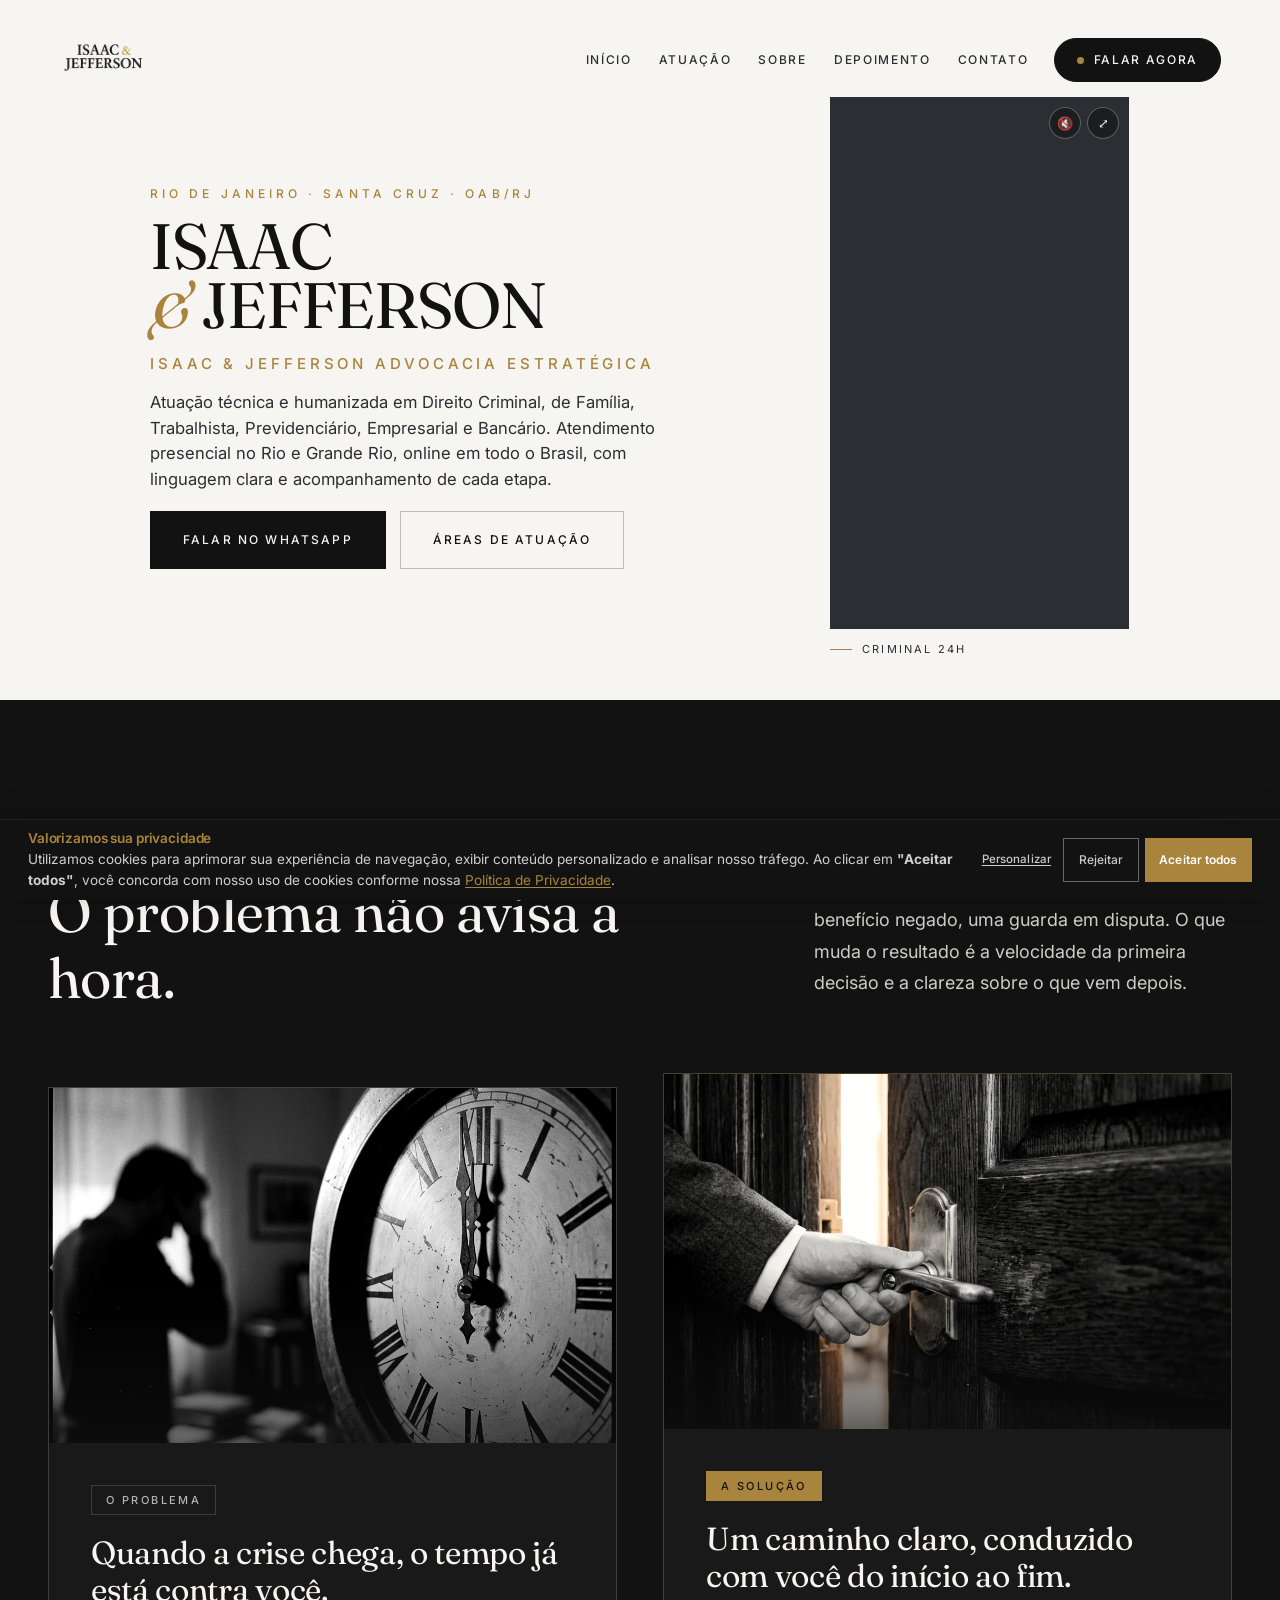
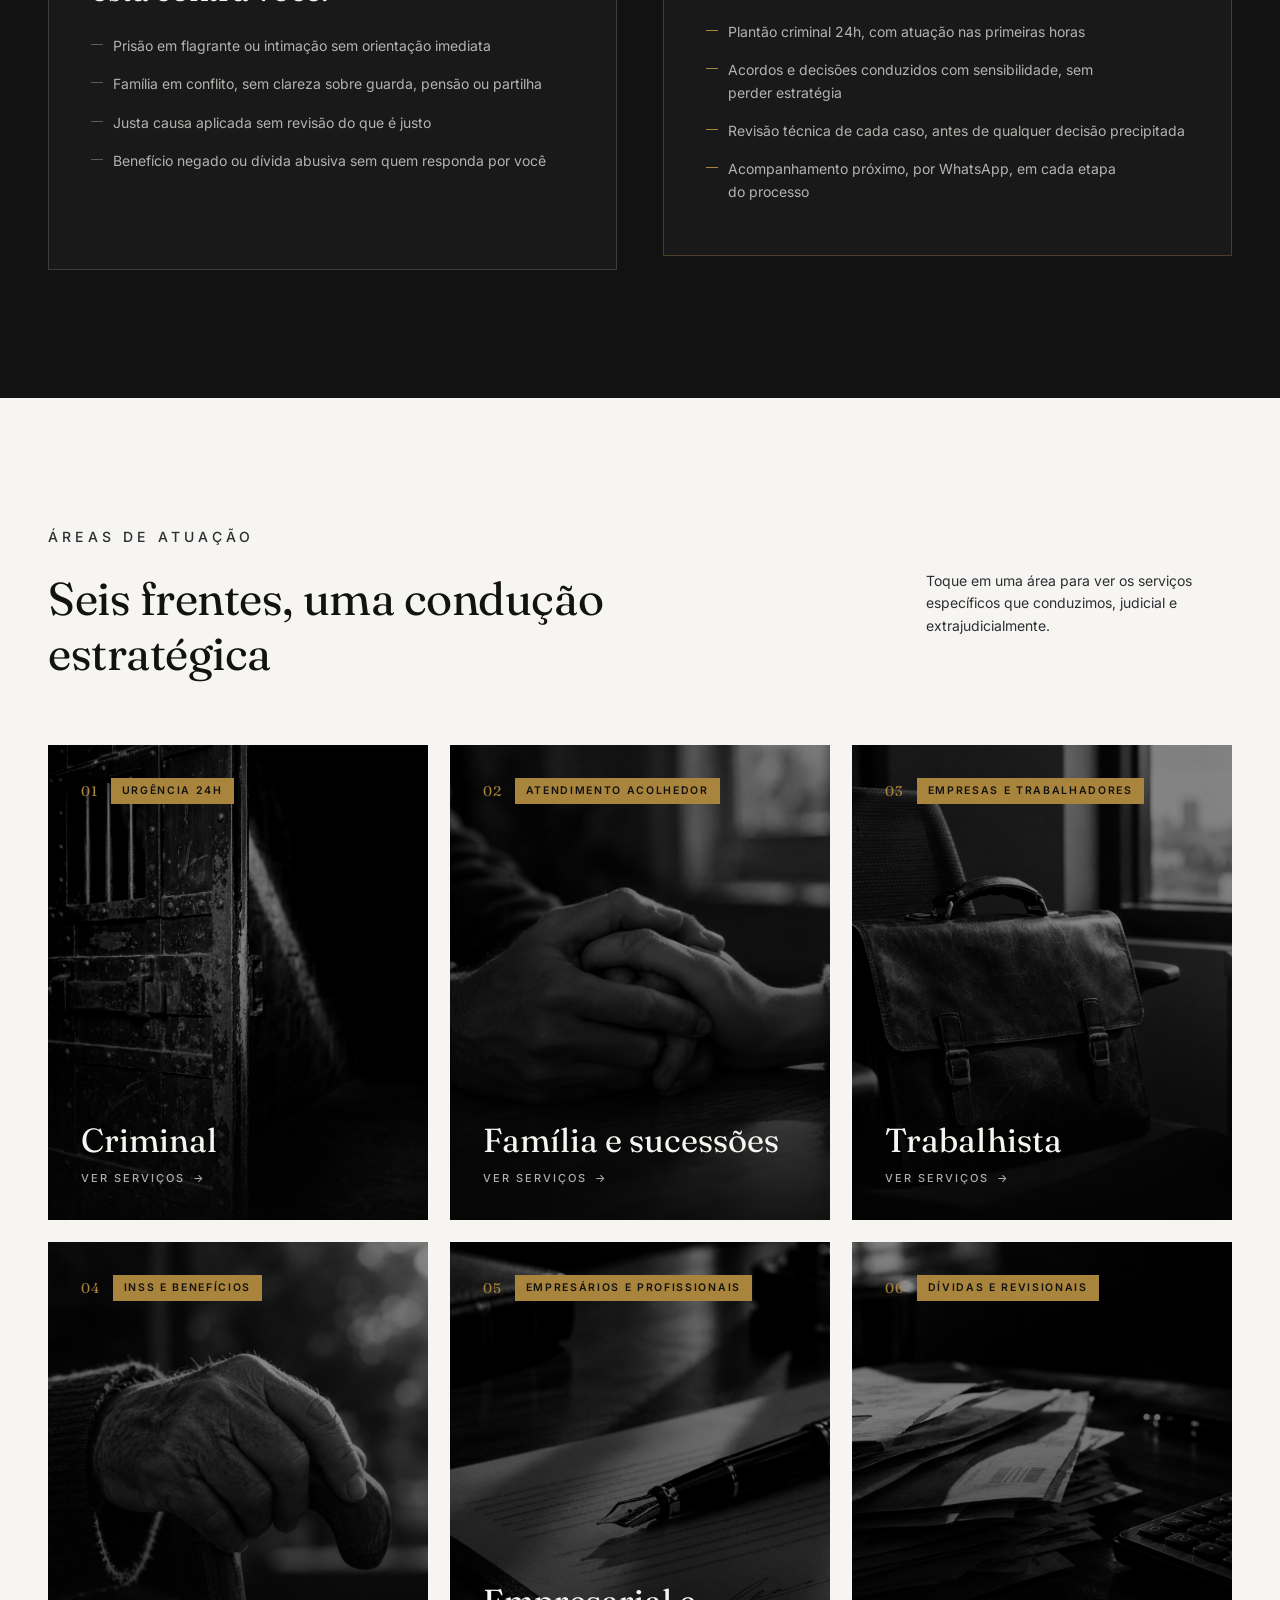
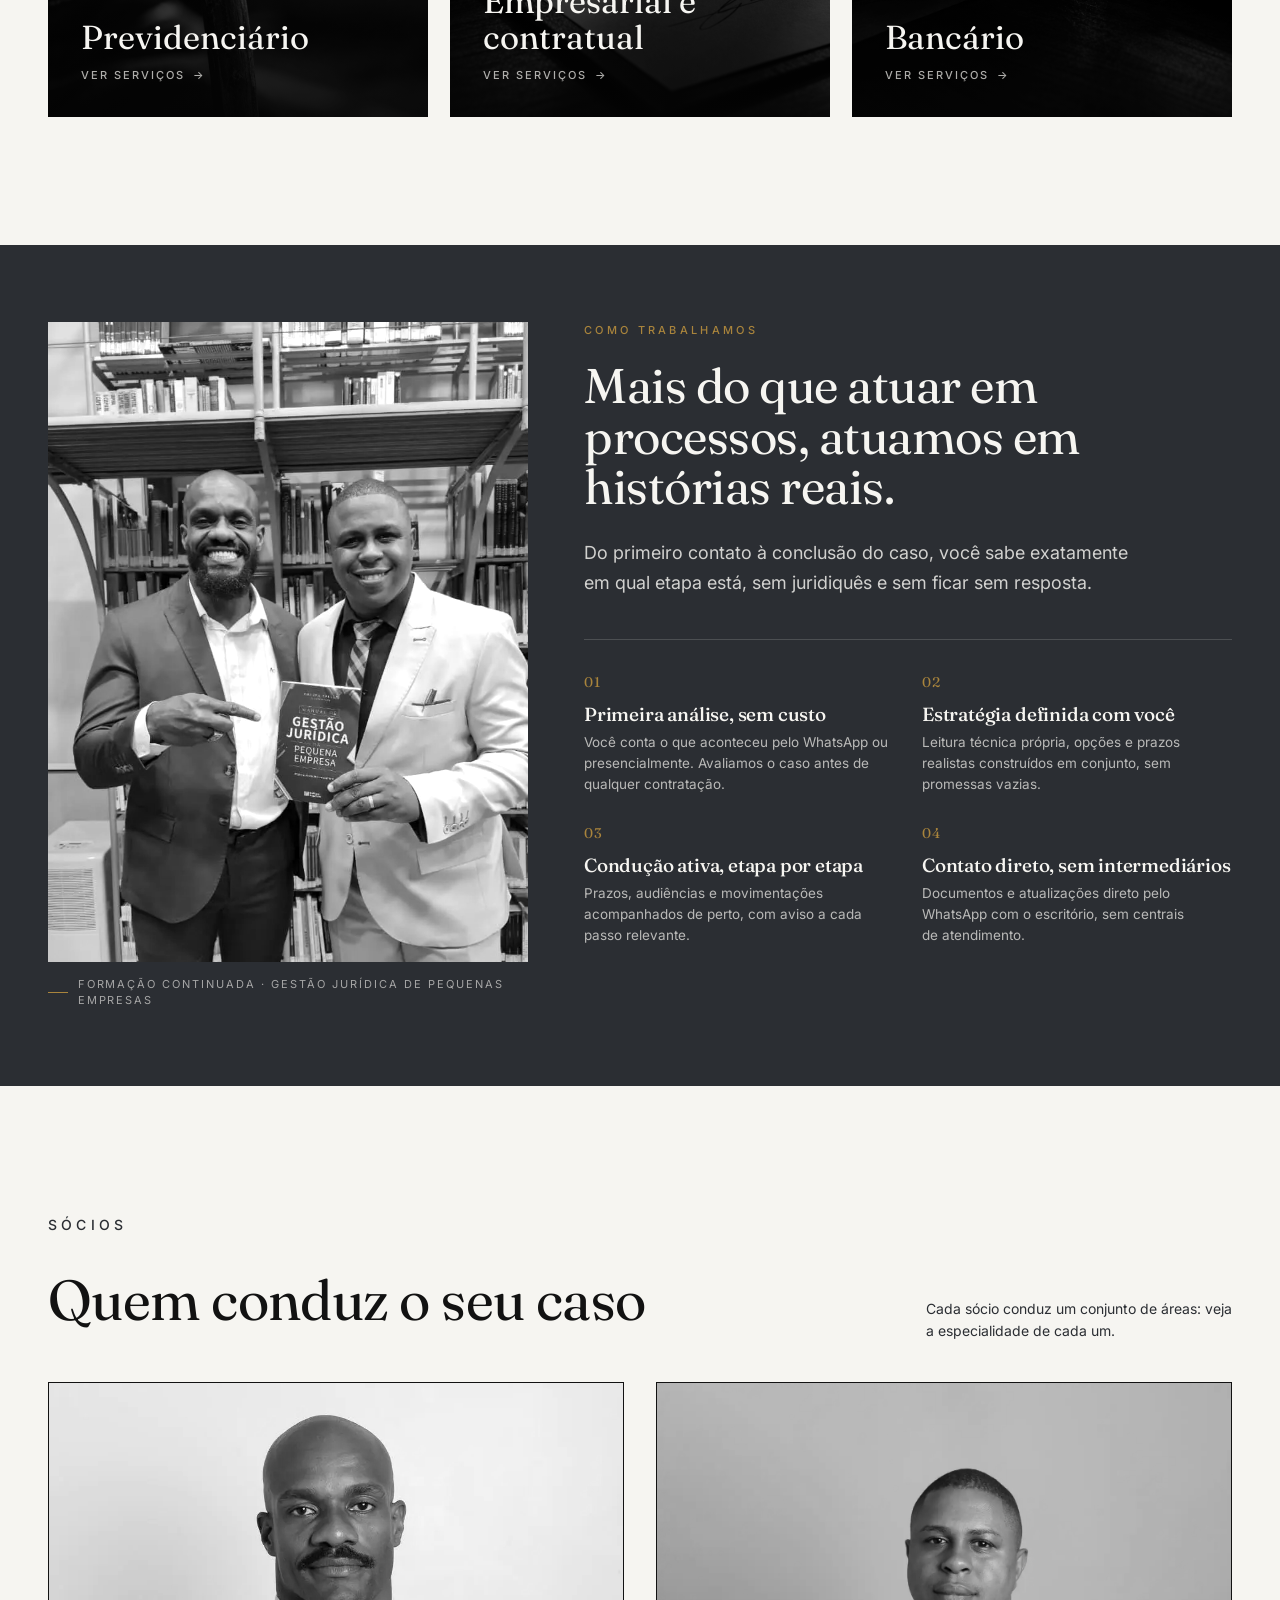
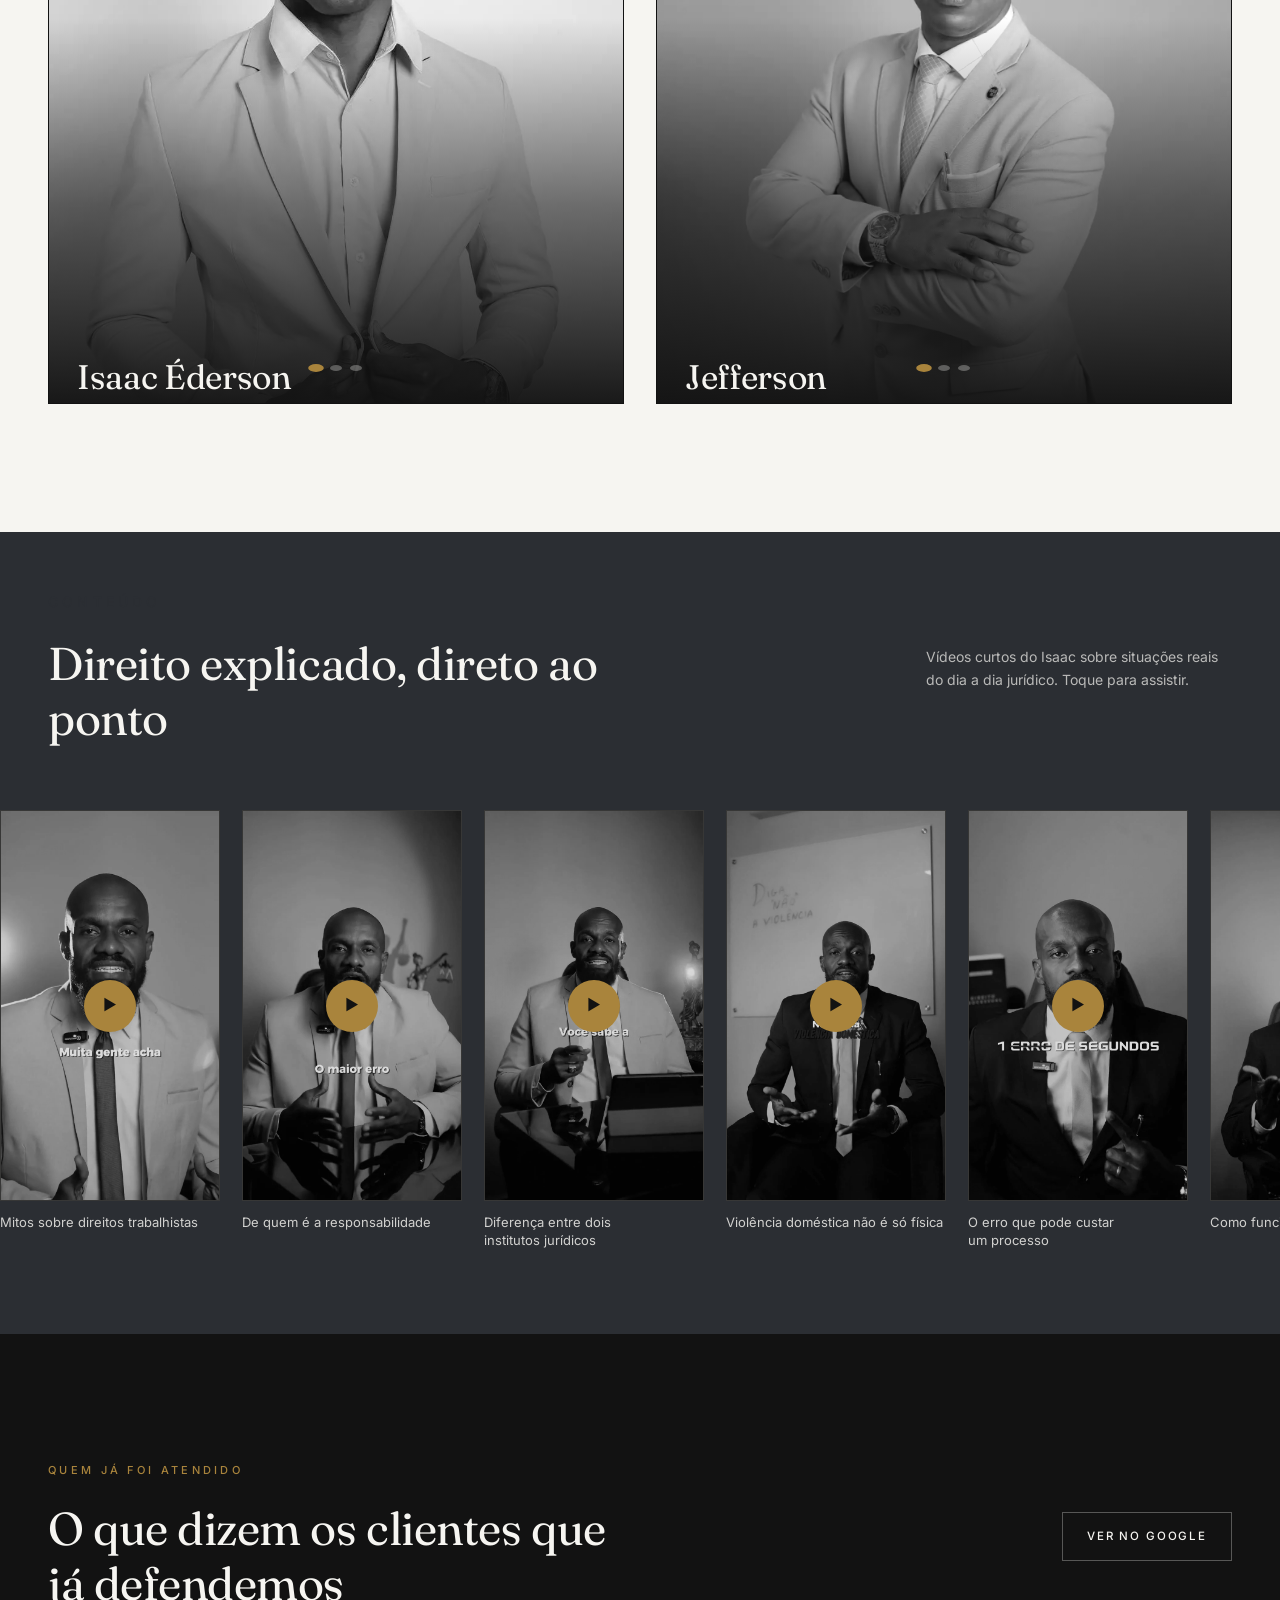
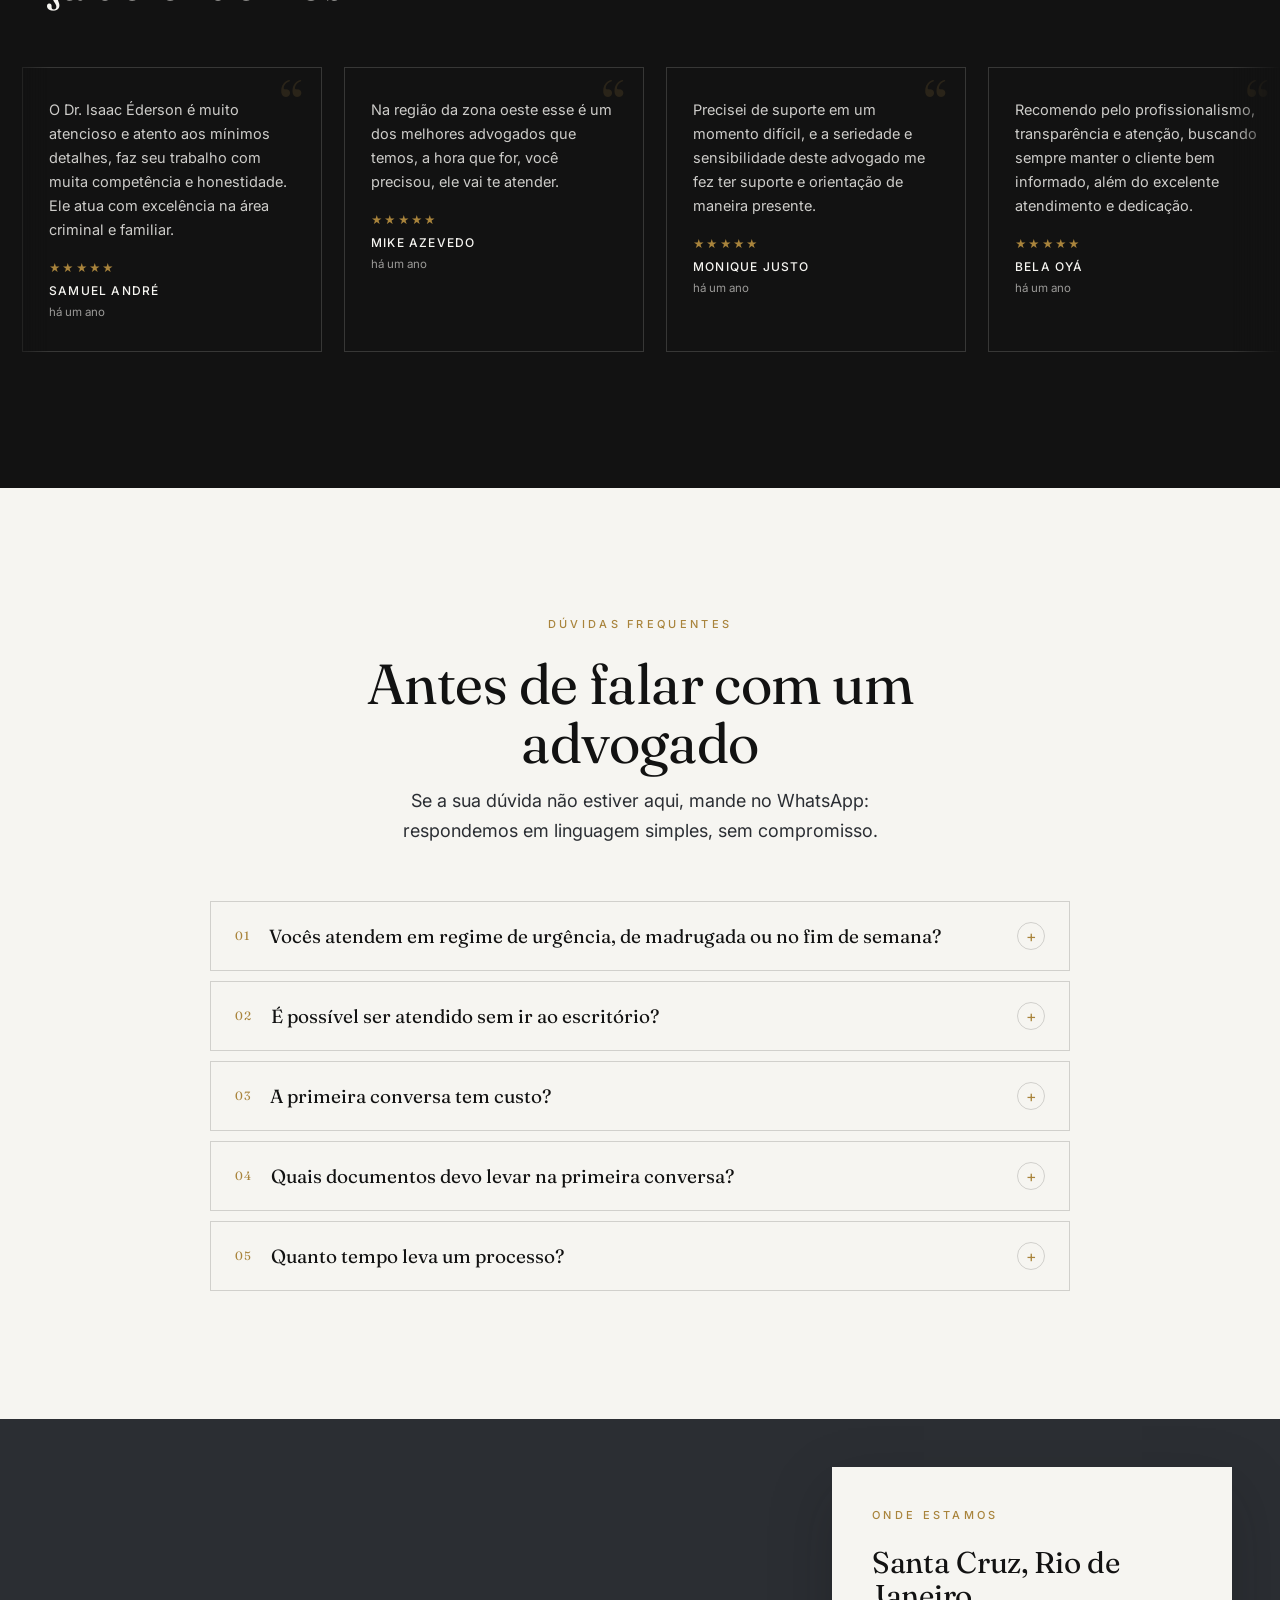
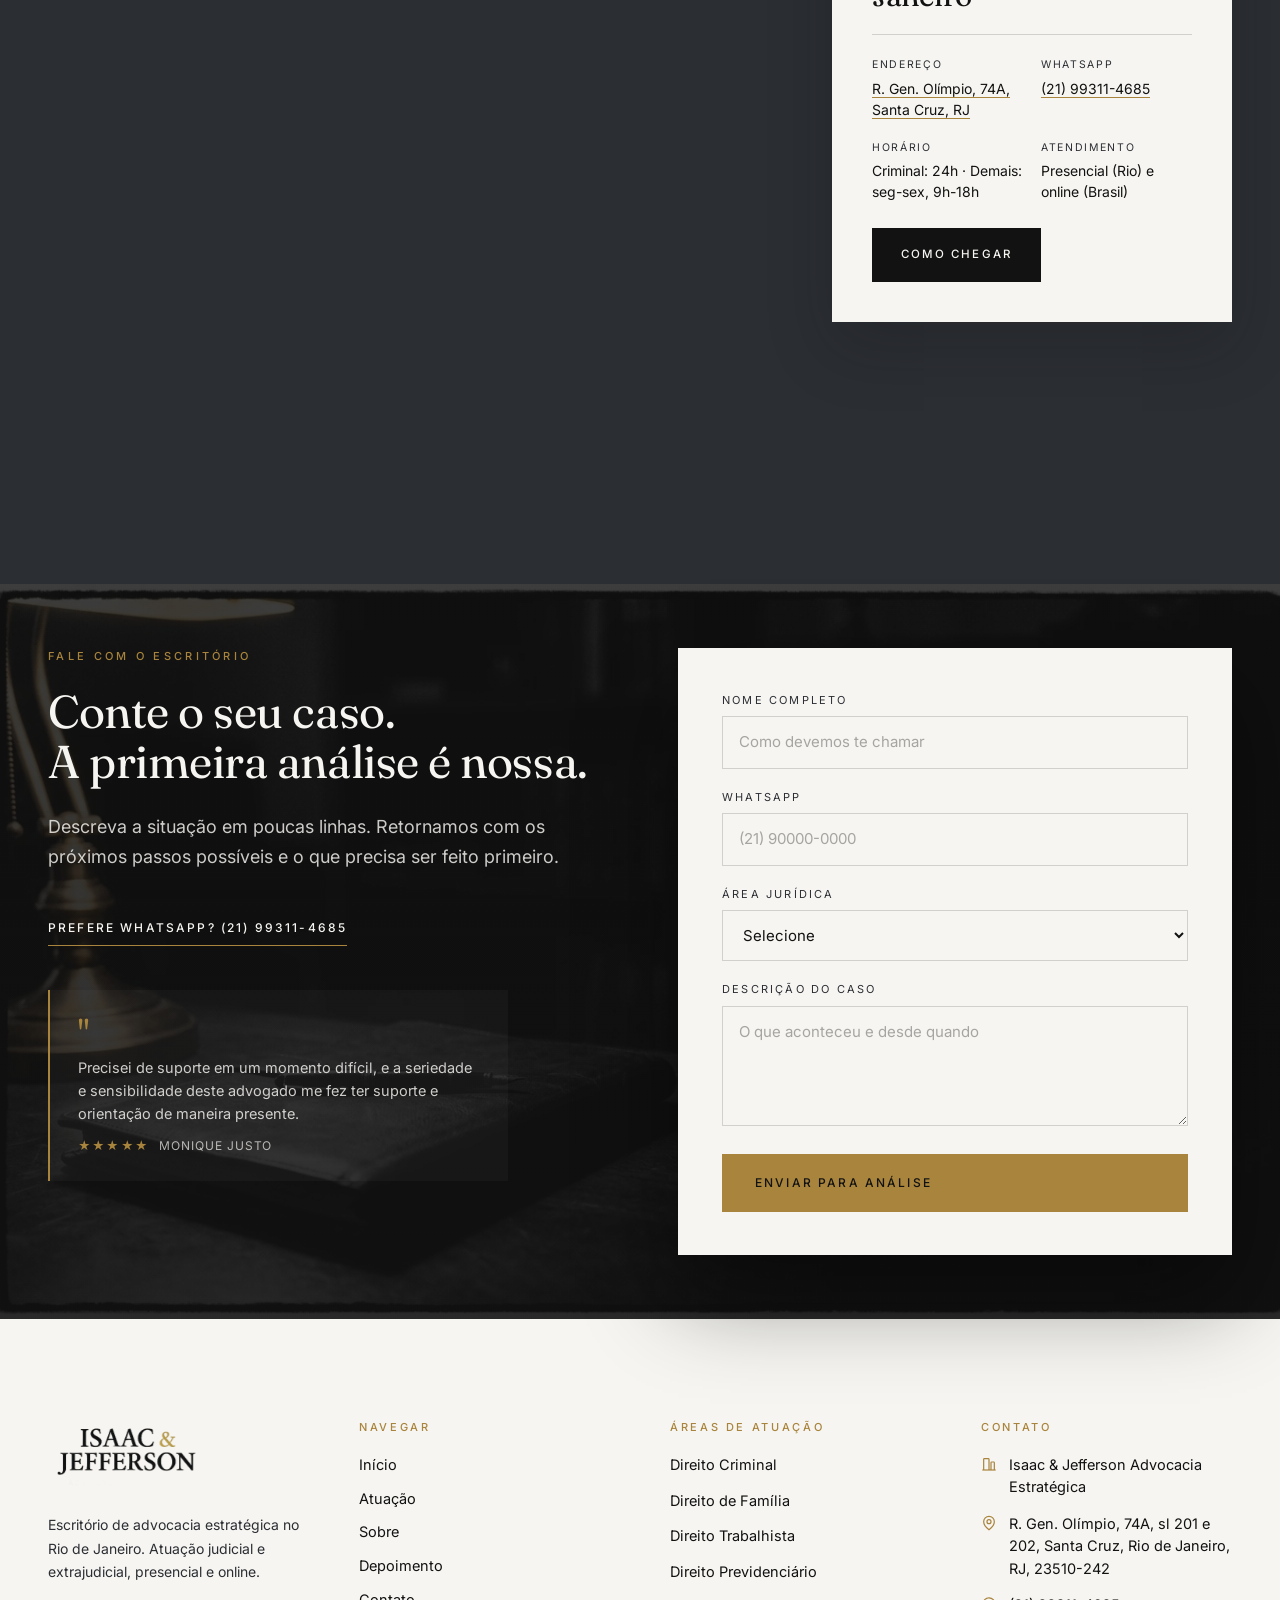
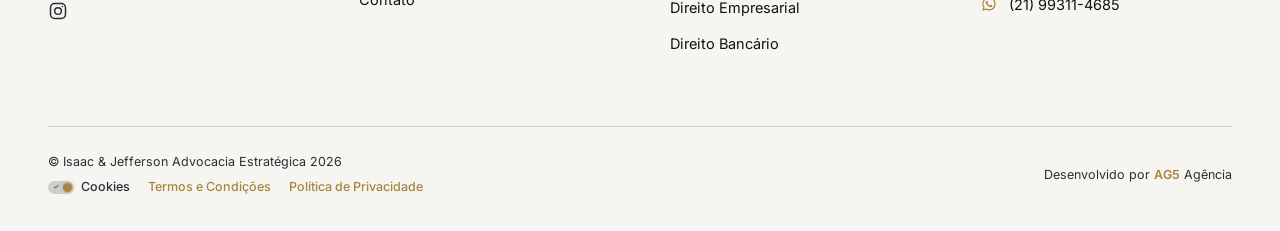
==== commit a60a97e4: "Ajuste fino" ====
--- a/index.html
+++ b/index.html
@@ -24,9 +24,13 @@
 <meta name="twitter:image" content="https://issacejefferson.ag5agencia.site/assets/logo-isaac-jefferson-advocacia-estrategica.webp" />
 <link rel="preconnect" href="https://fonts.googleapis.com" />
 <link rel="preconnect" href="https://fonts.gstatic.com" crossorigin />
-<link href="https://fonts.googleapis.com/css2?family=Fraunces:opsz,wght@9..144,300;9..144,400;9..144,500;9..144,600&family=Inter:wght@300;400;500;600&display=swap" rel="stylesheet" />
+<!-- PageSpeed fix: async-load do Google Fonts (elimina render-blocking) -->
+<link rel="preload" as="style" href="https://fonts.googleapis.com/css2?family=Fraunces:opsz,wght@9..144,300;9..144,400;9..144,500;9..144,600&family=Inter:wght@300;400;500;600&display=swap" onload="this.onload=null;this.rel='stylesheet'" />
+<noscript><link href="https://fonts.googleapis.com/css2?family=Fraunces:opsz,wght@9..144,300;9..144,400;9..144,500;9..144,600&family=Inter:wght@300;400;500;600&display=swap" rel="stylesheet" /></noscript>
 <link rel="stylesheet" href="style.css" />
 <link rel="stylesheet" href="cookie-banner.css" />
+<!-- LCP fix: preload do vídeo do hero (maior elemento acima do fold) com prioridade alta -->
+<link rel="preload" href="assets/hero-video-isaac-jefferson.mp4" as="video" type="video/mp4" fetchpriority="high" />
 </head>
 <body>
 
@@ -35,7 +39,7 @@
 <header class="nav" id="navbar">
   <div class="nav__inner">
     <a href="#hero" class="nav__logo" aria-label="Isaac &amp; Jefferson Advocacia Estratégica, início">
-      <img src="assets/logo-isaac-jefferson-advocacia-estrategica.webp" alt="Isaac &amp; Jefferson Advocacia Estratégica" />
+      <img src="assets/logo-isaac-jefferson-advocacia-estrategica.webp" alt="Isaac &amp; Jefferson Advocacia Estratégica" width="400" height="190" />
     </a>
     <nav class="nav__links" aria-label="Navegação principal">
       <a class="nav__link" href="#hero">Início</a>
@@ -43,7 +47,7 @@
       <a class="nav__link" href="#como-trabalhamos">Sobre</a>
       <a class="nav__link" href="#depoimentos">Depoimento</a>
       <a class="nav__link" href="#contato">Contato</a>
-      <a class="nav__cta" href="https://wa.me/5521993114685?text=Ol%C3%A1%2C%20vim%20atrav%C3%A9s%20do%20site%20e%20gostaria%20de%20agendar%20uma%20consulta." target="_blank" rel="noopener"><span class="nav__dot"></span>Falar agora</a>
+      <a class="nav__cta" href="https://wa.me/5521993114685?text=Ol%C3%A1%2C%20vim%20atrav%C3%A9s%20do%20site%20e%20gostaria%20de%20agendar%20uma%20consulta." target="_blank" rel="noopener noreferrer" aria-label="Falar agora pelo WhatsApp – menu principal"><span class="nav__dot"></span>Falar agora</a>
     </nav>
     <button type="button" class="nav__burger" id="navBurger" aria-label="Abrir menu" aria-expanded="false" aria-controls="drawer">
       <span></span><span></span><span></span>
@@ -67,7 +71,7 @@
           <p class="hero__tagline">Isaac &amp; Jefferson Advocacia Estratégica</p>
           <p class="hero__text">Atuação técnica e humanizada em Direito Criminal, de Família, Trabalhista, Previdenciário, Empresarial e Bancário. Atendimento presencial no Rio e Grande Rio, online em todo o Brasil, com linguagem clara e acompanhamento de cada etapa.</p>
           <div class="hero__actions">
-            <a class="btn btn--solid" href="https://wa.me/5521993114685?text=Ol%C3%A1%2C%20vim%20atrav%C3%A9s%20do%20site%20e%20gostaria%20de%20agendar%20minha%20avalia%C3%A7%C3%A3o." target="_blank" rel="noopener">Falar no WhatsApp</a>
+            <a class="btn btn--solid" href="https://wa.me/5521993114685?text=Ol%C3%A1%2C%20vim%20atrav%C3%A9s%20do%20site%20e%20gostaria%20de%20agendar%20minha%20avalia%C3%A7%C3%A3o." target="_blank" rel="noopener noreferrer">Falar no WhatsApp</a>
             <a class="btn btn--ghost" href="#areas">Áreas de atuação</a>
           </div>
         </div>
@@ -260,7 +264,7 @@
           <p><span class="acc__dash"></span>Execução penal e progressão de regime</p>
           <p><span class="acc__dash"></span>Livramento condicional e indulto</p>
         </div>
-        <a class="btn btn--gold" href="https://wa.me/5521993114685?text=Ol%C3%A1%2C%20vim%20atrav%C3%A9s%20do%20site%20e%20gostaria%20de%20saber%20mais%20sobre%20Direito%20Criminal." target="_blank" rel="noopener">Falar sobre meu caso</a>
+        <a class="btn btn--gold" href="https://wa.me/5521993114685?text=Ol%C3%A1%2C%20vim%20atrav%C3%A9s%20do%20site%20e%20gostaria%20de%20saber%20mais%20sobre%20Direito%20Criminal." target="_blank" rel="noopener noreferrer" aria-label="Falar sobre meu caso de Direito Criminal pelo WhatsApp">Falar sobre meu caso</a>
       </div>
     </div>
   </div>
@@ -290,7 +294,7 @@
           <p><span class="acc__dash"></span>Pacto antenupcial</p>
           <p><span class="acc__dash"></span>Partilha de bens no divórcio</p>
         </div>
-        <a class="btn btn--gold" href="https://wa.me/5521993114685?text=Ol%C3%A1%2C%20vim%20atrav%C3%A9s%20do%20site%20e%20gostaria%20de%20saber%20mais%20sobre%20Direito%20de%20Fam%C3%ADlia." target="_blank" rel="noopener">Falar sobre meu caso</a>
+        <a class="btn btn--gold" href="https://wa.me/5521993114685?text=Ol%C3%A1%2C%20vim%20atrav%C3%A9s%20do%20site%20e%20gostaria%20de%20saber%20mais%20sobre%20Direito%20de%20Fam%C3%ADlia." target="_blank" rel="noopener noreferrer" aria-label="Falar sobre meu caso de Direito de Família pelo WhatsApp">Falar sobre meu caso</a>
       </div>
     </div>
   </div>
@@ -317,7 +321,7 @@
           <p><span class="acc__dash"></span>Horas extras</p>
           <p><span class="acc__dash"></span>Acidente de trabalho</p>
         </div>
-        <a class="btn btn--gold" href="https://wa.me/5521993114685?text=Ol%C3%A1%2C%20vim%20atrav%C3%A9s%20do%20site%20e%20gostaria%20de%20saber%20mais%20sobre%20Direito%20Trabalhista." target="_blank" rel="noopener">Falar sobre meu caso</a>
+        <a class="btn btn--gold" href="https://wa.me/5521993114685?text=Ol%C3%A1%2C%20vim%20atrav%C3%A9s%20do%20site%20e%20gostaria%20de%20saber%20mais%20sobre%20Direito%20Trabalhista." target="_blank" rel="noopener noreferrer" aria-label="Falar sobre meu caso de Direito Trabalhista pelo WhatsApp">Falar sobre meu caso</a>
       </div>
     </div>
   </div>
@@ -339,7 +343,7 @@
           <p><span class="acc__dash"></span>Auxílio acidente</p>
           <p><span class="acc__dash"></span>Planejamento de aposentadoria</p>
         </div>
-        <a class="btn btn--gold" href="https://wa.me/5521993114685?text=Ol%C3%A1%2C%20vim%20atrav%C3%A9s%20do%20site%20e%20gostaria%20de%20saber%20mais%20sobre%20Direito%20Previdenci%C3%A1rio." target="_blank" rel="noopener">Falar sobre meu caso</a>
+        <a class="btn btn--gold" href="https://wa.me/5521993114685?text=Ol%C3%A1%2C%20vim%20atrav%C3%A9s%20do%20site%20e%20gostaria%20de%20saber%20mais%20sobre%20Direito%20Previdenci%C3%A1rio." target="_blank" rel="noopener noreferrer" aria-label="Falar sobre meu caso de Direito Previdenciário pelo WhatsApp">Falar sobre meu caso</a>
       </div>
     </div>
   </div>
@@ -361,7 +365,7 @@
           <p><span class="acc__dash"></span>Notificações extrajudiciais</p>
           <p><span class="acc__dash"></span>Apoio em negociações</p>
         </div>
-        <a class="btn btn--gold" href="https://wa.me/5521993114685?text=Ol%C3%A1%2C%20vim%20atrav%C3%A9s%20do%20site%20e%20gostaria%20de%20saber%20mais%20sobre%20Direito%20Empresarial." target="_blank" rel="noopener">Falar sobre meu caso</a>
+        <a class="btn btn--gold" href="https://wa.me/5521993114685?text=Ol%C3%A1%2C%20vim%20atrav%C3%A9s%20do%20site%20e%20gostaria%20de%20saber%20mais%20sobre%20Direito%20Empresarial." target="_blank" rel="noopener noreferrer" aria-label="Falar sobre meu caso de Direito Empresarial pelo WhatsApp">Falar sobre meu caso</a>
       </div>
     </div>
   </div>
@@ -383,7 +387,7 @@
           <p><span class="acc__dash"></span>Busca e apreensão de veículos</p>
           <p><span class="acc__dash"></span>Ações revisionais bancárias</p>
         </div>
-        <a class="btn btn--gold" href="https://wa.me/5521993114685?text=Ol%C3%A1%2C%20vim%20atrav%C3%A9s%20do%20site%20e%20gostaria%20de%20saber%20mais%20sobre%20Direito%20Banc%C3%A1rio." target="_blank" rel="noopener">Falar sobre meu caso</a>
+        <a class="btn btn--gold" href="https://wa.me/5521993114685?text=Ol%C3%A1%2C%20vim%20atrav%C3%A9s%20do%20site%20e%20gostaria%20de%20saber%20mais%20sobre%20Direito%20Banc%C3%A1rio." target="_blank" rel="noopener noreferrer" aria-label="Falar sobre meu caso de Direito Bancário pelo WhatsApp">Falar sobre meu caso</a>
       </div>
     </div>
   </div>
@@ -442,9 +446,15 @@
         <p>Cada sócio conduz um conjunto de áreas: veja a especialidade de cada um.</p>
       </div>
       <div class="team">
-        <article class="team__card">
-          <span class="team__num">01</span>
-          <img src="assets/isaac-ederson-advogado-criminal-retrato-blazer-bege.webp" alt="Isaac Éderson, advogado criminalista em Santa Cruz, Rio de Janeiro" width="600" height="900" loading="lazy" />
+        <article class="team__card" data-team-carousel>
+          <div class="team__slides">
+            <img src="assets/isaac-ederson-advogado-criminal-retrato-blazer-bege.webp" alt="Isaac Éderson, advogado criminalista em Santa Cruz, Rio de Janeiro" width="600" height="900" loading="lazy" class="is-active" />
+            <img src="assets/jefferson-advogado-retrato-blazer-bege.webp" alt="Isaac Éderson, advogado criminalista, em retrato formal" width="600" height="900" loading="lazy" />
+            <img src="assets/isaac-ederson-advogado-criminal-retrato-formal.webp" alt="Isaac Éderson, advogado criminalista, em retrato executivo" width="600" height="900" loading="lazy" />
+          </div>
+          <div class="team__dots" role="tablist" aria-label="Fotos de Isaac Éderson">
+            <button type="button" class="is-active" role="tab" aria-selected="true" aria-label="Foto 1 de Isaac Éderson"></button><button type="button" role="tab" aria-selected="false" aria-label="Foto 2 de Isaac Éderson"></button><button type="button" role="tab" aria-selected="false" aria-label="Foto 3 de Isaac Éderson"></button>
+          </div>
           <div class="team__veil" aria-hidden="true"></div>
           <div class="team__panel">
             <h3>Isaac Éderson</h3>
@@ -452,9 +462,15 @@
             <p class="team__focus">Direito Criminal e de Família. Plantão de urgências, defesa em processo criminal e conflitos familiares.</p>
           </div>
         </article>
-        <article class="team__card">
-          <span class="team__num">02</span>
-          <img src="assets/jefferson-advogado-retrato-fundo-bege.webp" alt="Jefferson, advogado trabalhista e empresarial em Santa Cruz, Rio de Janeiro" width="600" height="900" loading="lazy" />
+        <article class="team__card" data-team-carousel>
+          <div class="team__slides">
+            <img src="assets/jefferson-advogado-retrato-fundo-bege.webp" alt="Jefferson, advogado trabalhista e empresarial em Santa Cruz, Rio de Janeiro" width="600" height="900" loading="lazy" class="is-active" />
+            <img src="assets/advogado-atendimento-notebook-consultoria-juridica.webp" alt="Jefferson, advogado, em atendimento com notebook" width="600" height="900" loading="lazy" />
+            <img src="assets/advogado-escritorio-atendimento-tablet-cafe.webp" alt="Jefferson, advogado, em atendimento no escritório" width="600" height="900" loading="lazy" />
+          </div>
+          <div class="team__dots" role="tablist" aria-label="Fotos de Jefferson">
+            <button type="button" class="is-active" role="tab" aria-selected="true" aria-label="Foto 1 de Jefferson"></button><button type="button" role="tab" aria-selected="false" aria-label="Foto 2 de Jefferson"></button><button type="button" role="tab" aria-selected="false" aria-label="Foto 3 de Jefferson"></button>
+          </div>
           <div class="team__veil" aria-hidden="true"></div>
           <div class="team__panel">
             <h3>Jefferson</h3>
@@ -602,7 +618,7 @@
           <h2>O que dizem os clientes que já defendemos</h2>
         </div>
         <div class="row-actions">
-          <a class="btn btn--ghost-light" href="https://share.google/rDCIeaf4TLMOgI6k5" target="_blank" rel="noopener">Ver no Google</a>
+          <a class="btn btn--ghost-light" href="https://share.google/rDCIeaf4TLMOgI6k5" target="_blank" rel="noopener noreferrer">Ver no Google</a>
         </div>
       </div>
 
@@ -654,11 +670,11 @@
       <dl class="local__rows">
         <div>
           <dt>Endereço</dt>
-          <dd><a href="https://www.google.com/maps/dir/?api=1&amp;destination=R.+Gen.+Ol%C3%ADmpio%2C+74A+-+Santa+Cruz%2C+Rio+de+Janeiro+-+RJ%2C+23510-242" target="_blank" rel="noopener">R. Gen. Olímpio, 74A, Santa Cruz, RJ</a></dd>
+          <dd><a href="https://www.google.com/maps/dir/?api=1&amp;destination=R.+Gen.+Ol%C3%ADmpio%2C+74A+-+Santa+Cruz%2C+Rio+de+Janeiro+-+RJ%2C+23510-242" target="_blank" rel="noopener noreferrer">R. Gen. Olímpio, 74A, Santa Cruz, RJ</a></dd>
         </div>
         <div>
           <dt>WhatsApp</dt>
-          <dd><a class="local__phone" href="https://wa.me/5521993114685?text=Ol%C3%A1%2C%20vim%20atrav%C3%A9s%20do%20site%20e%20gostaria%20de%20agendar%20uma%20consulta." target="_blank" rel="noopener">(21) 99311-4685</a></dd>
+          <dd><a class="local__phone" href="https://wa.me/5521993114685?text=Ol%C3%A1%2C%20vim%20atrav%C3%A9s%20do%20site%20e%20gostaria%20de%20agendar%20uma%20consulta." target="_blank" rel="noopener noreferrer">(21) 99311-4685</a></dd>
         </div>
         <div>
           <dt>Horário</dt>
@@ -670,7 +686,7 @@
         </div>
       </dl>
       <div class="row-actions">
-        <a class="btn btn--solid btn--sm" href="https://www.google.com/maps/dir/?api=1&amp;destination=R.+Gen.+Ol%C3%ADmpio%2C+74A+-+Santa+Cruz%2C+Rio+de+Janeiro+-+RJ%2C+23510-242" target="_blank" rel="noopener">Como chegar</a>
+        <a class="btn btn--solid btn--sm" href="https://www.google.com/maps/dir/?api=1&amp;destination=R.+Gen.+Ol%C3%ADmpio%2C+74A+-+Santa+Cruz%2C+Rio+de+Janeiro+-+RJ%2C+23510-242" target="_blank" rel="noopener noreferrer">Como chegar</a>
       </div>
     </div>
   </section>
@@ -682,7 +698,7 @@
         <p class="eyebrow mb-3">Fale com o escritório</p>
         <h2 class="cta__title">Conte o seu caso.<br />A primeira análise é nossa.</h2>
         <p class="lead mb-4">Descreva a situação em poucas linhas. Retornamos com os próximos passos possíveis e o que precisa ser feito primeiro.</p>
-        <a class="link-underline" href="https://wa.me/5521993114685?text=Ol%C3%A1%2C%20vim%20atrav%C3%A9s%20do%20site%20e%20gostaria%20de%20conversar%20sobre%20meu%20caso." target="_blank" rel="noopener">Prefere WhatsApp? (21) 99311-4685</a>
+        <a class="link-underline" href="https://wa.me/5521993114685?text=Ol%C3%A1%2C%20vim%20atrav%C3%A9s%20do%20site%20e%20gostaria%20de%20conversar%20sobre%20meu%20caso." target="_blank" rel="noopener noreferrer">Prefere WhatsApp? (21) 99311-4685</a>
         <figure class="cta__quote">
           <span class="cta__quote-mark" aria-hidden="true">"</span>
           <blockquote>Precisei de suporte em um momento difícil, e a seriedade e sensibilidade deste advogado me fez ter suporte e orientação de maneira presente.</blockquote>
@@ -730,10 +746,10 @@
   <div class="wrap">
     <div class="footer__grid">
       <div>
-        <img class="footer__logo" src="assets/logo-isaac-jefferson-advocacia-estrategica.webp" alt="Isaac &amp; Jefferson Advocacia Estratégica" />
+        <img class="footer__logo" src="assets/logo-isaac-jefferson-advocacia-estrategica.webp" alt="Isaac &amp; Jefferson Advocacia Estratégica" width="400" height="190" loading="lazy" />
         <p class="footer__about">Escritório de advocacia estratégica no Rio de Janeiro. Atuação judicial e extrajudicial, presencial e online.</p>
         <div class="footer__social">
-          <a href="https://www.instagram.com/ij.advocacia" target="_blank" rel="noopener" aria-label="Instagram">
+          <a href="https://www.instagram.com/ij.advocacia" target="_blank" rel="noopener noreferrer" aria-label="Instagram">
             <svg viewBox="0 0 24 24" width="20" height="20" fill="none" stroke="currentColor" stroke-width="1.8" aria-hidden="true"><rect x="3" y="3" width="18" height="18" rx="5" /><circle cx="12" cy="12" r="4" /><circle cx="17.4" cy="6.6" r="1" fill="currentColor" stroke="none" /></svg>
           </a>
         </div>
@@ -751,28 +767,28 @@
       <div>
         <p class="footer__title">Áreas de atuação</p>
         <div class="footer__list">
-          <a class="footer__nav-link" href="#areas">Direito Criminal</a>
-          <a class="footer__nav-link" href="#areas">Direito de Família</a>
-          <a class="footer__nav-link" href="#areas">Direito Trabalhista</a>
-          <a class="footer__nav-link" href="#areas">Direito Previdenciário</a>
-          <a class="footer__nav-link" href="#areas">Direito Empresarial</a>
-          <a class="footer__nav-link" href="#areas">Direito Bancário</a>
+          <a class="footer__nav-link" href="#areas" aria-label="Áreas de atuação – Direito Criminal">Direito Criminal</a>
+          <a class="footer__nav-link" href="#areas" aria-label="Áreas de atuação – Direito de Família">Direito de Família</a>
+          <a class="footer__nav-link" href="#areas" aria-label="Áreas de atuação – Direito Trabalhista">Direito Trabalhista</a>
+          <a class="footer__nav-link" href="#areas" aria-label="Áreas de atuação – Direito Previdenciário">Direito Previdenciário</a>
+          <a class="footer__nav-link" href="#areas" aria-label="Áreas de atuação – Direito Empresarial">Direito Empresarial</a>
+          <a class="footer__nav-link" href="#areas" aria-label="Áreas de atuação – Direito Bancário">Direito Bancário</a>
         </div>
       </div>
       <div>
         <p class="footer__title">Contato</p>
         <div class="footer__list">
-          <a class="footer__contact" href="https://share.google/rDCIeaf4TLMOgI6k5" target="_blank" rel="noopener">
+          <a class="footer__contact" href="https://share.google/rDCIeaf4TLMOgI6k5" target="_blank" rel="noopener noreferrer">
             <svg class="footer__contact-icon" viewBox="0 0 24 24" width="16" height="16" fill="none" stroke="currentColor" stroke-width="1.8" aria-hidden="true"><path d="M4 21V5a1 1 0 0 1 1-1h6a1 1 0 0 1 1 1v16" /><path d="M15 21V10a1 1 0 0 1 1-1h3a1 1 0 0 1 1 1v11" /><path d="M9 8h.01M9 12h.01M9 16h.01" /><path d="M2 21h20" /></svg>
             Isaac &amp; Jefferson Advocacia Estratégica
           </a>
-          <a class="footer__contact" href="https://www.google.com/maps/dir/?api=1&amp;destination=R.+Gen.+Ol%C3%ADmpio%2C+74A+-+Santa+Cruz%2C+Rio+de+Janeiro+-+RJ%2C+23510-242" target="_blank" rel="noopener">
+          <a class="footer__contact" href="https://www.google.com/maps/dir/?api=1&amp;destination=R.+Gen.+Ol%C3%ADmpio%2C+74A+-+Santa+Cruz%2C+Rio+de+Janeiro+-+RJ%2C+23510-242" target="_blank" rel="noopener noreferrer">
             <svg class="footer__contact-icon" viewBox="0 0 24 24" width="16" height="16" fill="none" stroke="currentColor" stroke-width="1.8" aria-hidden="true"><path d="M20 10c0 6-8 12-8 12s-8-6-8-12a8 8 0 0 1 16 0Z" /><circle cx="12" cy="10" r="3" /></svg>
             R. Gen. Olímpio, 74A, sl 201 e 202, Santa Cruz, Rio de Janeiro, RJ, 23510-242
           </a>
-          <a class="footer__contact" href="https://wa.me/5521993114685?text=Ol%C3%A1%2C%20vim%20atrav%C3%A9s%20do%20site%20e%20gostaria%20de%20agendar%20uma%20consulta." target="_blank" rel="noopener">
+          <a class="footer__contact" href="https://wa.me/5521993114685?text=Ol%C3%A1%2C%20vim%20atrav%C3%A9s%20do%20site%20e%20gostaria%20de%20agendar%20uma%20consulta." target="_blank" rel="noopener noreferrer">
             <svg class="footer__contact-icon" viewBox="0 0 24 24" width="16" height="16" fill="currentColor" aria-hidden="true"><path d="M12.04 2C6.58 2 2.13 6.45 2.13 11.91c0 1.75.46 3.45 1.32 4.95L2 22l5.29-1.39a9.9 9.9 0 0 0 4.75 1.21h.01c5.46 0 9.9-4.45 9.9-9.91C21.96 6.45 17.5 2 12.04 2Zm0 18.06h-.01a8.2 8.2 0 0 1-4.19-1.15l-.3-.18-3.13.82.84-3.05-.2-.31a8.14 8.14 0 0 1-1.26-4.33c0-4.51 3.67-8.18 8.19-8.18a8.15 8.15 0 0 1 8.16 8.19c0 4.51-3.67 8.19-8.1 8.19Zm4.48-6.13c-.24-.12-1.45-.72-1.68-.8-.22-.08-.39-.12-.55.12-.16.24-.63.8-.78.97-.14.16-.29.18-.53.06-.24-.12-1.03-.38-1.96-1.21-.72-.65-1.21-1.44-1.35-1.68-.14-.24-.02-.37.11-.49.11-.11.24-.29.36-.43.12-.14.16-.24.24-.4.08-.16.04-.31-.02-.43-.06-.12-.55-1.32-.75-1.81-.2-.48-.4-.41-.55-.42h-.47c-.16 0-.43.06-.65.31-.22.24-.86.84-.86 2.04 0 1.2.88 2.36 1 2.52.12.16 1.73 2.64 4.2 3.7.59.25 1.04.4 1.4.52.59.19 1.12.16 1.55.1.47-.07 1.45-.59 1.65-1.16.2-.57.2-1.06.14-1.16-.06-.1-.22-.16-.46-.28Z" /></svg>
-            (21) 99311-4685, telefone e WhatsApp
+            (21) 99311-4685
           </a>
         </div>
       </div>
@@ -794,7 +810,7 @@
         </div>
       </div>
       <div class="credits__right">
-        <p>Desenvolvido por <a href="https://www.ag5agencia.com.br" target="_blank" rel="noopener">AG5</a> Agência</p>
+        <p>Desenvolvido por <a href="https://www.ag5agencia.com.br" target="_blank" rel="noopener noreferrer">AG5</a> Agência</p>
       </div>
     </div>
   </div>
@@ -1042,7 +1058,7 @@
 <aside class="drawer" id="drawer" aria-hidden="true">
   <div class="drawer__head">
     <a href="#hero" class="drawer__logo" aria-label="Isaac &amp; Jefferson Advocacia Estratégica, início">
-      <img src="assets/logo-isaac-jefferson-advocacia-estrategica.webp" alt="Isaac &amp; Jefferson Advocacia Estratégica" />
+      <img src="assets/logo-isaac-jefferson-advocacia-estrategica.webp" alt="Isaac &amp; Jefferson Advocacia Estratégica" width="400" height="190" />
     </a>
     <button type="button" class="drawer__close" id="drawerClose" aria-label="Fechar menu">
       <span></span><span></span>
@@ -1055,7 +1071,7 @@
     <a class="drawer__link" href="#depoimentos">Depoimento</a>
     <a class="drawer__link" href="#contato">Contato</a>
   </nav>
-  <a class="drawer__cta" href="https://wa.me/5521993114685?text=Ol%C3%A1%2C%20vim%20atrav%C3%A9s%20do%20site%20e%20gostaria%20de%20agendar%20uma%20consulta." target="_blank" rel="noopener"><span class="nav__dot"></span>Falar agora</a>
+  <a class="drawer__cta" href="https://wa.me/5521993114685?text=Ol%C3%A1%2C%20vim%20atrav%C3%A9s%20do%20site%20e%20gostaria%20de%20agendar%20uma%20consulta." target="_blank" rel="noopener noreferrer" aria-label="Falar agora pelo WhatsApp – menu mobile"><span class="nav__dot"></span>Falar agora</a>
 </aside>
 
 <!-- ========== COOKIE BANNER (LGPD) ========== -->
--- a/style.css
+++ b/style.css
@@ -800,6 +800,17 @@
 .faq-acc .acc__item:hover { border-color: var(--gold); transform: translateX(4px); }
 .faq-acc .acc__item.is-open { border-color: var(--gold); background: #fffdf8; box-shadow: 0 12px 32px rgba(169, 132, 60, 0.12); }
 .faq-acc .acc__item.is-open:hover { transform: none; }
+
+/* PageSpeed fix: stagger de entrada do FAQ via classe CSS (evita forced reflow por style inline) */
+.faq-acc.js-stagger .acc__item {
+  opacity: 0;
+  transform: translateY(25px);
+  transition: opacity 450ms ease-out, transform 450ms ease-out;
+}
+.faq-acc.js-stagger .acc__item.is-revealed {
+  opacity: 1;
+  transform: translateY(0);
+}
 .faq__btn {
   width: 100%;
   background: none;
@@ -913,15 +924,50 @@
   border: 1px solid transparent;
   transition: border-color 450ms ease;
 }
-.team__card img {
+.team__slides { position: relative; width: 100%; height: clamp(420px, 56vw, 620px); }
+.team__slides img {
+  position: absolute;
+  inset: 0;
   width: 100%;
-  height: clamp(420px, 56vw, 620px);
+  height: 100%;
   object-fit: cover;
   object-position: 50% 15%;
   filter: grayscale(1) contrast(1.05);
-  transition: filter 700ms ease, transform 1100ms var(--ease-out-expo);
+  transition: filter 700ms ease, transform 1100ms var(--ease-out-expo), opacity 500ms ease;
   display: block;
-}
+  opacity: 0;
+  pointer-events: none;
+}
+.team__slides img.is-active { opacity: 1; pointer-events: auto; }
+
+.team__dots {
+  position: absolute;
+  bottom: clamp(22px, 3vw, 32px);
+  left: 50%;
+  transform: translateX(-50%);
+  z-index: 2;
+  display: flex;
+  gap: 8px;
+}
+.team__dots button {
+  position: relative;
+  width: 6px;
+  height: 6px;
+  border: none;
+  border-radius: 50%;
+  background-color: var(--paper-30);
+  transition: background-color 300ms ease, transform 300ms ease;
+  cursor: default;
+}
+.team__dots button.is-active { background-color: var(--gold); transform: scale(1.3); }
+/* Accessibility fix: touch target minimo 44x44px via pseudo-elemento invisivel, sem alterar o layout visual dos dots */
+.team__dots button::before {
+  content: "";
+  position: absolute;
+  inset: -19px;
+}
+.team__card:hover .team__dots,
+.team__card:focus-within .team__dots { opacity: 0; }
 
 .team__num {
   position: absolute;
@@ -977,8 +1023,8 @@
 .team__card:focus-within {
   border-color: var(--gold);
 }
-.team__card:hover img,
-.team__card:focus-within img { filter: grayscale(0.4) contrast(1.1); transform: scale(1.05); }
+.team__card:hover .team__slides img.is-active,
+.team__card:focus-within .team__slides img.is-active { filter: grayscale(0.4) contrast(1.1); transform: scale(1.05); }
 .team__card:hover .team__num,
 .team__card:focus-within .team__num { opacity: 0; }
 .team__card:hover .team__panel,
@@ -991,7 +1037,7 @@
 
 /* toque (sem hover fino): painel sempre aberto, sem depender de interação */
 @media (hover: none) {
-  .team__card img { filter: grayscale(0.4) contrast(1.1); }
+  .team__slides img.is-active { filter: grayscale(0.4) contrast(1.1); }
   .team__num { display: none; }
   .team__panel { transform: translateY(0); }
   .team__oab, .team__focus, .team__link { opacity: 1; transform: none; }
--- a/cookie-banner.css
+++ b/cookie-banner.css
@@ -4,6 +4,9 @@
    Compatível com: Qualquer site HTML/CSS/JS
    Sem dependências externas
    ========================================================== */
+
+/* PageSpeed fix: trava o scroll do body via classList em vez de style inline (evita forced reflow) */
+body.ck-modal-open { overflow: hidden; }
 
 :root {
     /* ── Cores principais (sincronizadas com o projeto Isaac & Jefferson) ── */
@@ -144,7 +147,7 @@
     transition: all var(--ck-transition);
     white-space: nowrap;
     line-height: 1;
-    min-height: 30px;
+    min-height: 44px; /* Accessibility fix: touch target minimo 44x44px */
     letter-spacing: 0.1px;
 }
 
@@ -161,21 +164,23 @@
 }
 
 /* Outline — Borda sutil */
+/* Accessibility fix: contraste WCAG 4.5:1 (era ~0.38/0.28, reprovado) */
 .ck-btn--outline {
     background: transparent;
-    border: 1px solid rgba(255, 255, 255, 0.12);
-    color: rgba(255, 255, 255, 0.38);
+    border: 1px solid rgba(255, 255, 255, 0.35);
+    color: rgba(255, 255, 255, 0.78);
 }
 
 .ck-btn--outline:hover {
-    border-color: rgba(255, 255, 255, 0.28);
-    color: rgba(255, 255, 255, 0.65);
+    border-color: rgba(255, 255, 255, 0.55);
+    color: rgba(255, 255, 255, 0.95);
 }
 
 /* Ghost — Link underline */
+/* Accessibility fix: contraste WCAG 4.5:1 (era 0.3, reprovado) */
 .ck-btn--ghost {
     background: transparent;
-    color: rgba(255, 255, 255, 0.3);
+    color: rgba(255, 255, 255, 0.78);
     border: none;
     padding: 0.38rem 0.4rem;
     text-decoration: underline;
@@ -265,6 +270,13 @@
     cursor: pointer;
     flex-shrink: 0;
     transition: all var(--ck-transition);
+    position: relative;
+}
+/* Accessibility fix: touch target minimo 44x44px via pseudo-elemento invisivel, sem alterar o tamanho visual do botao */
+.ck-modal__close::before {
+    content: "";
+    position: absolute;
+    inset: -9px;
 }
 
 .ck-modal__body {
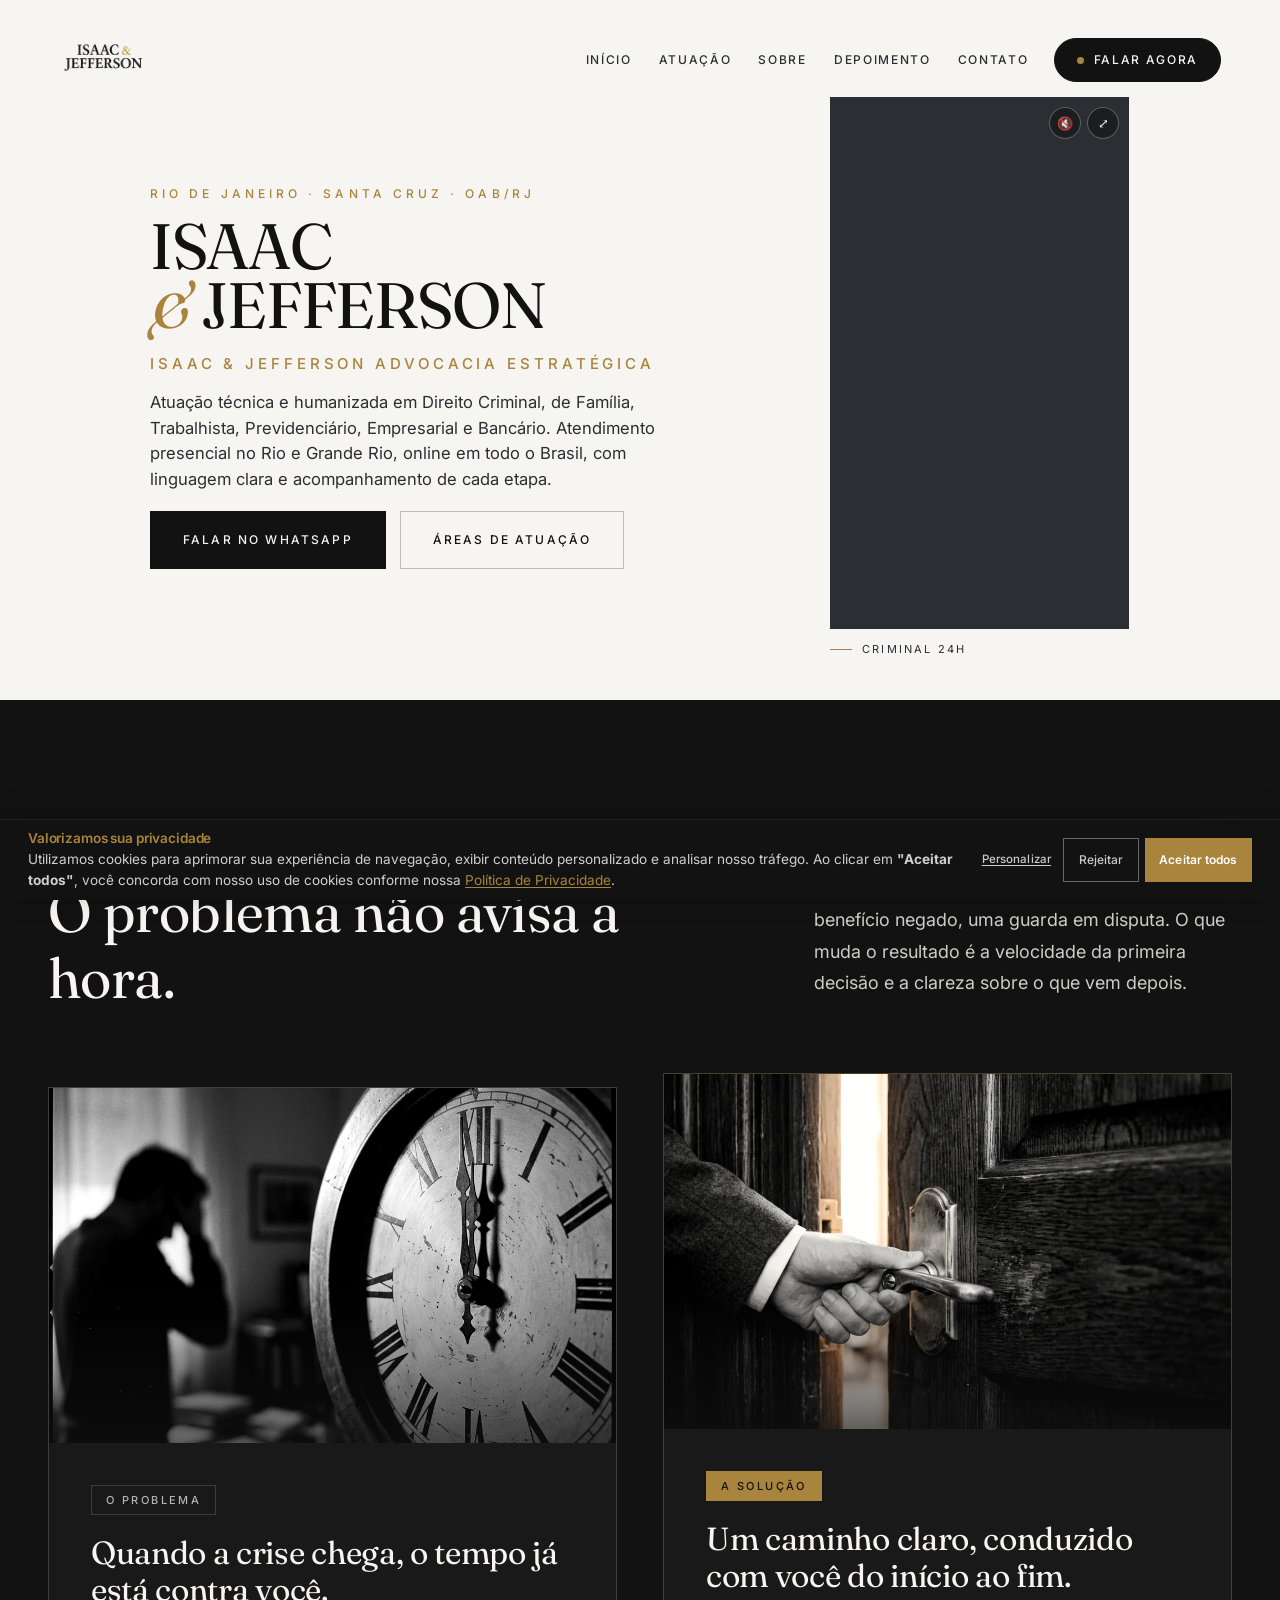
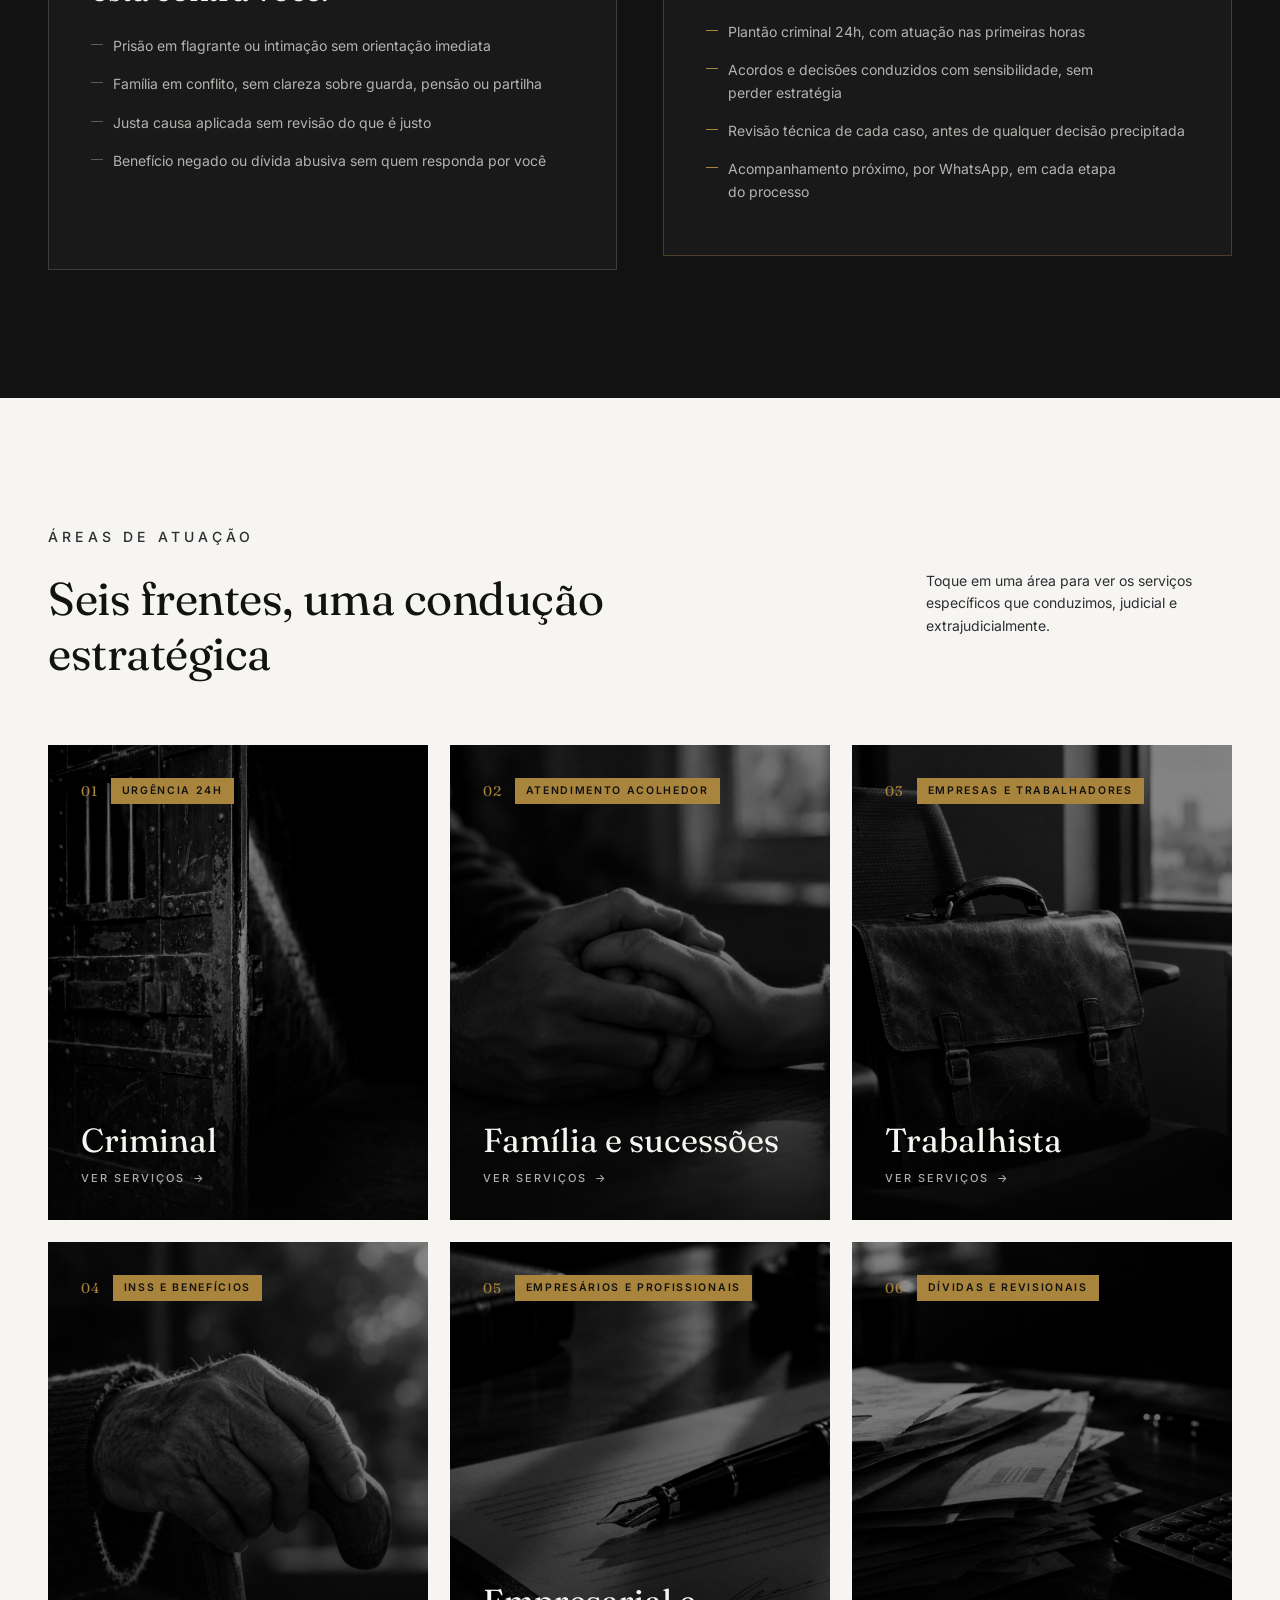
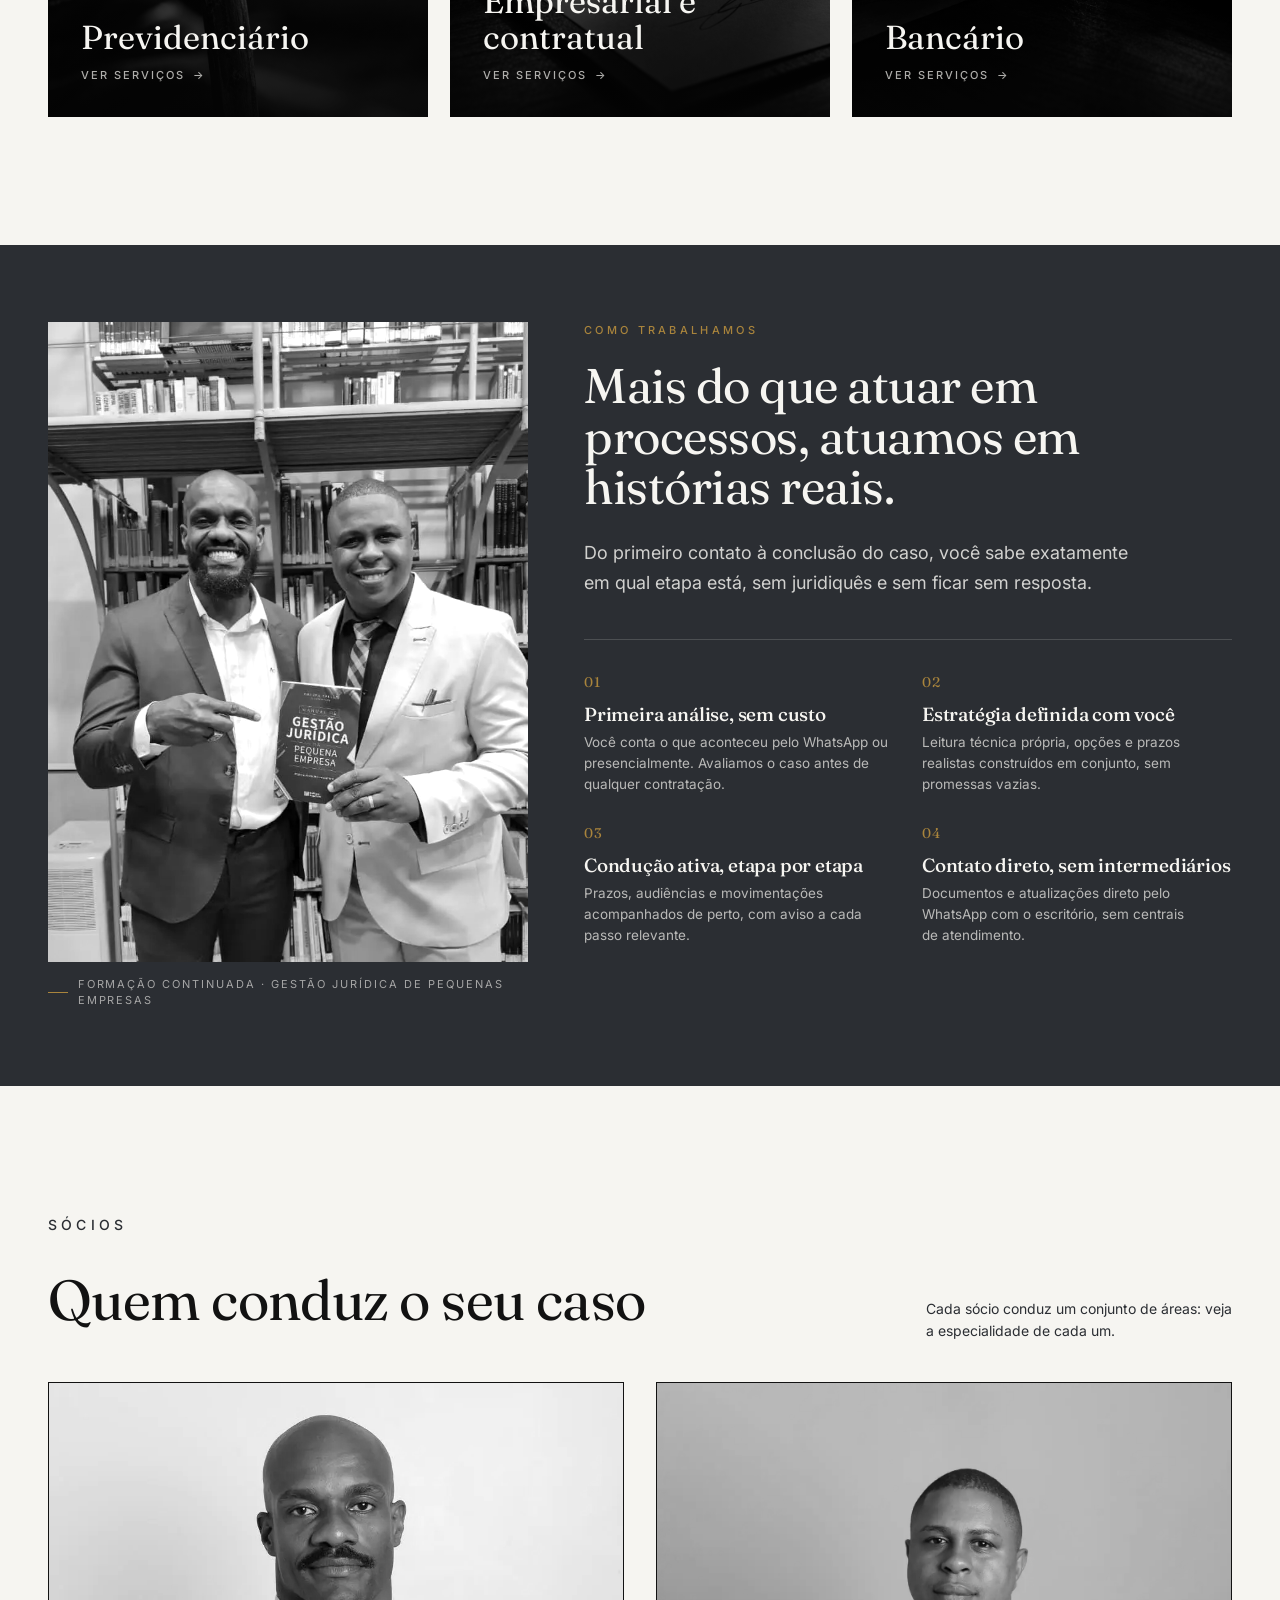
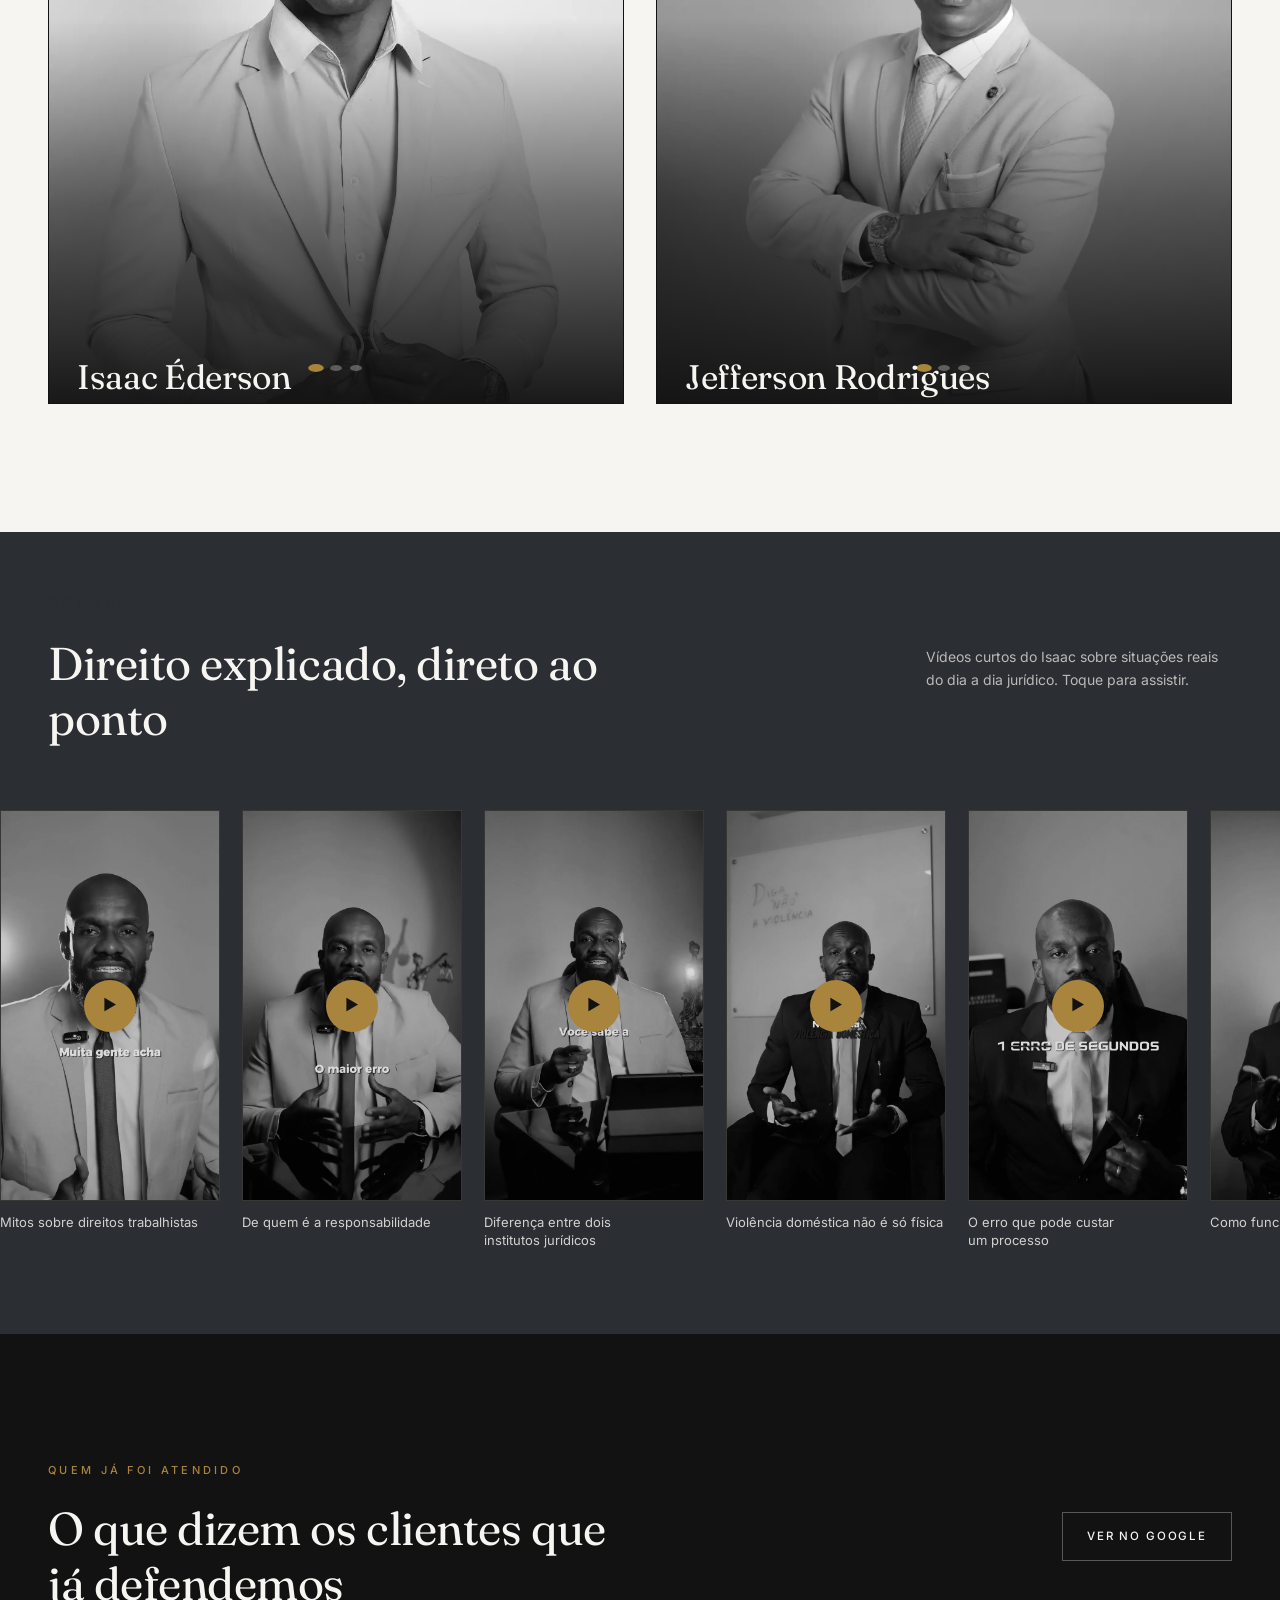
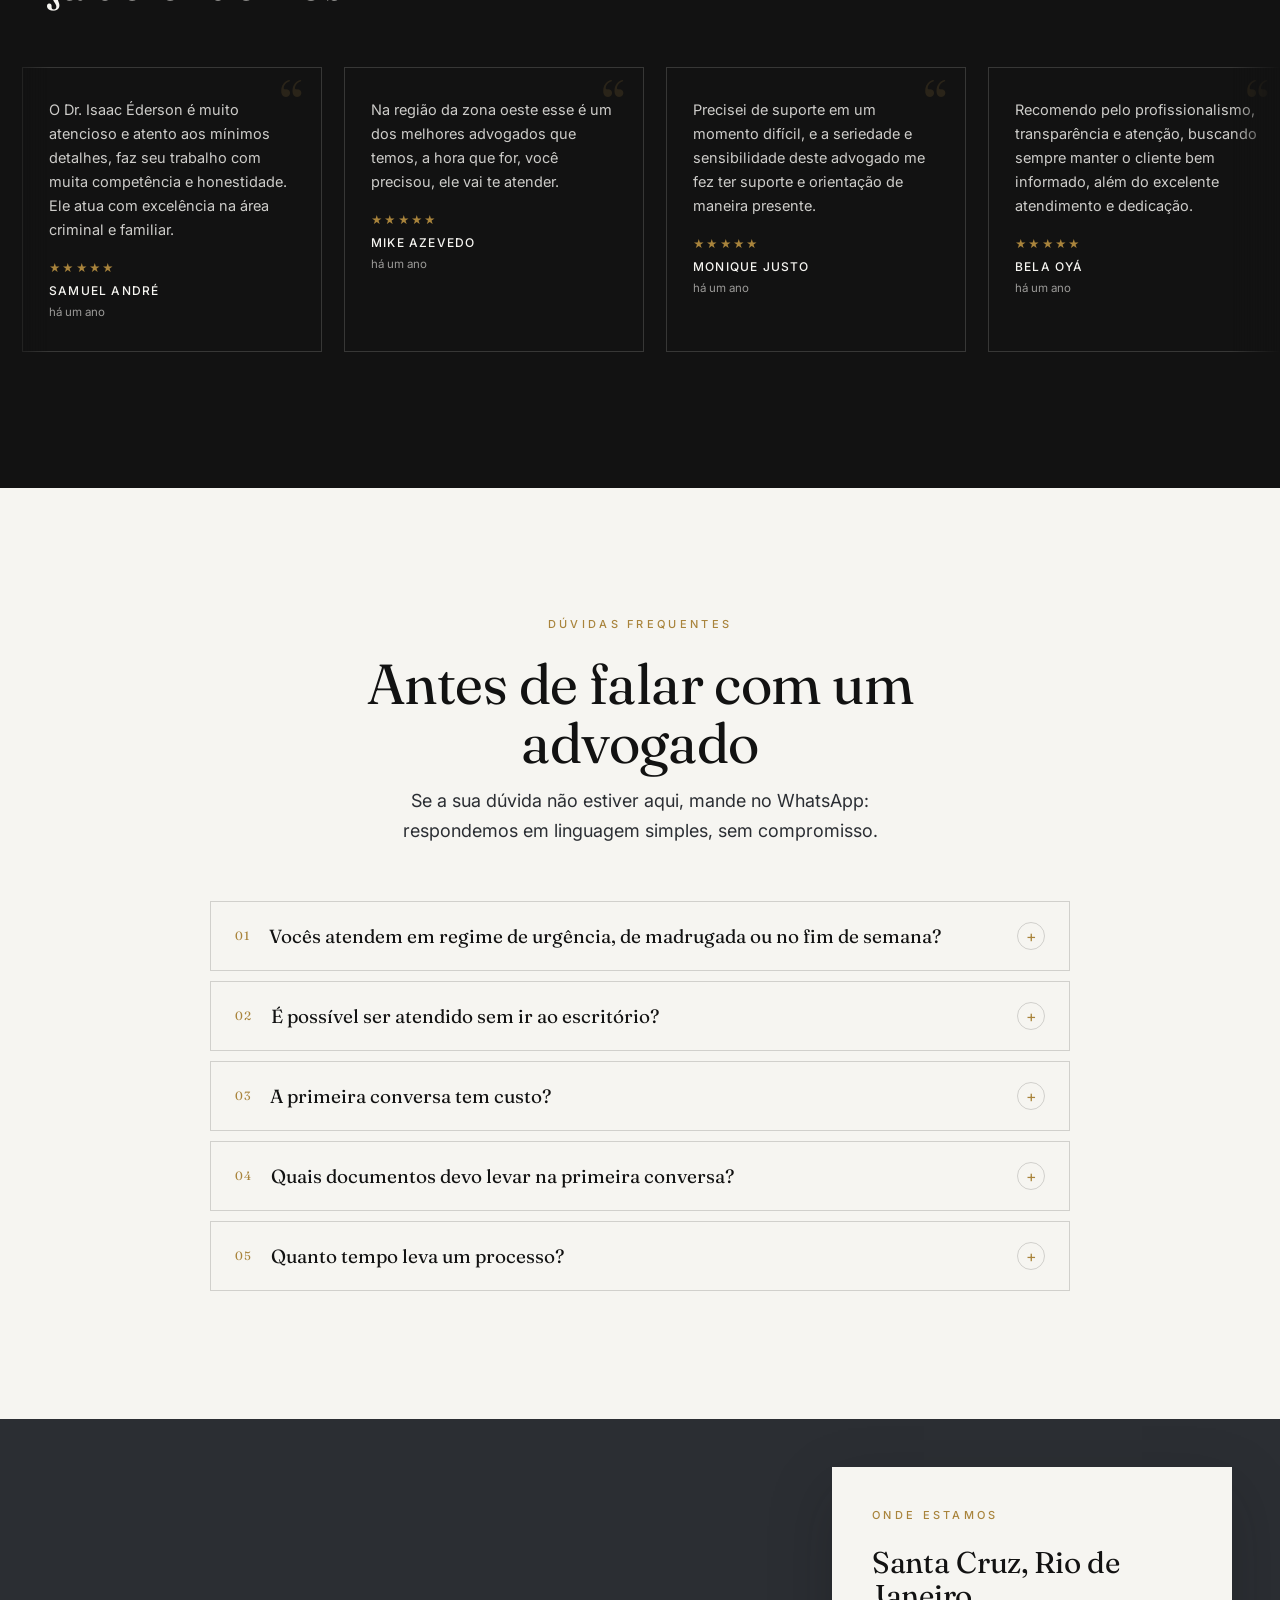
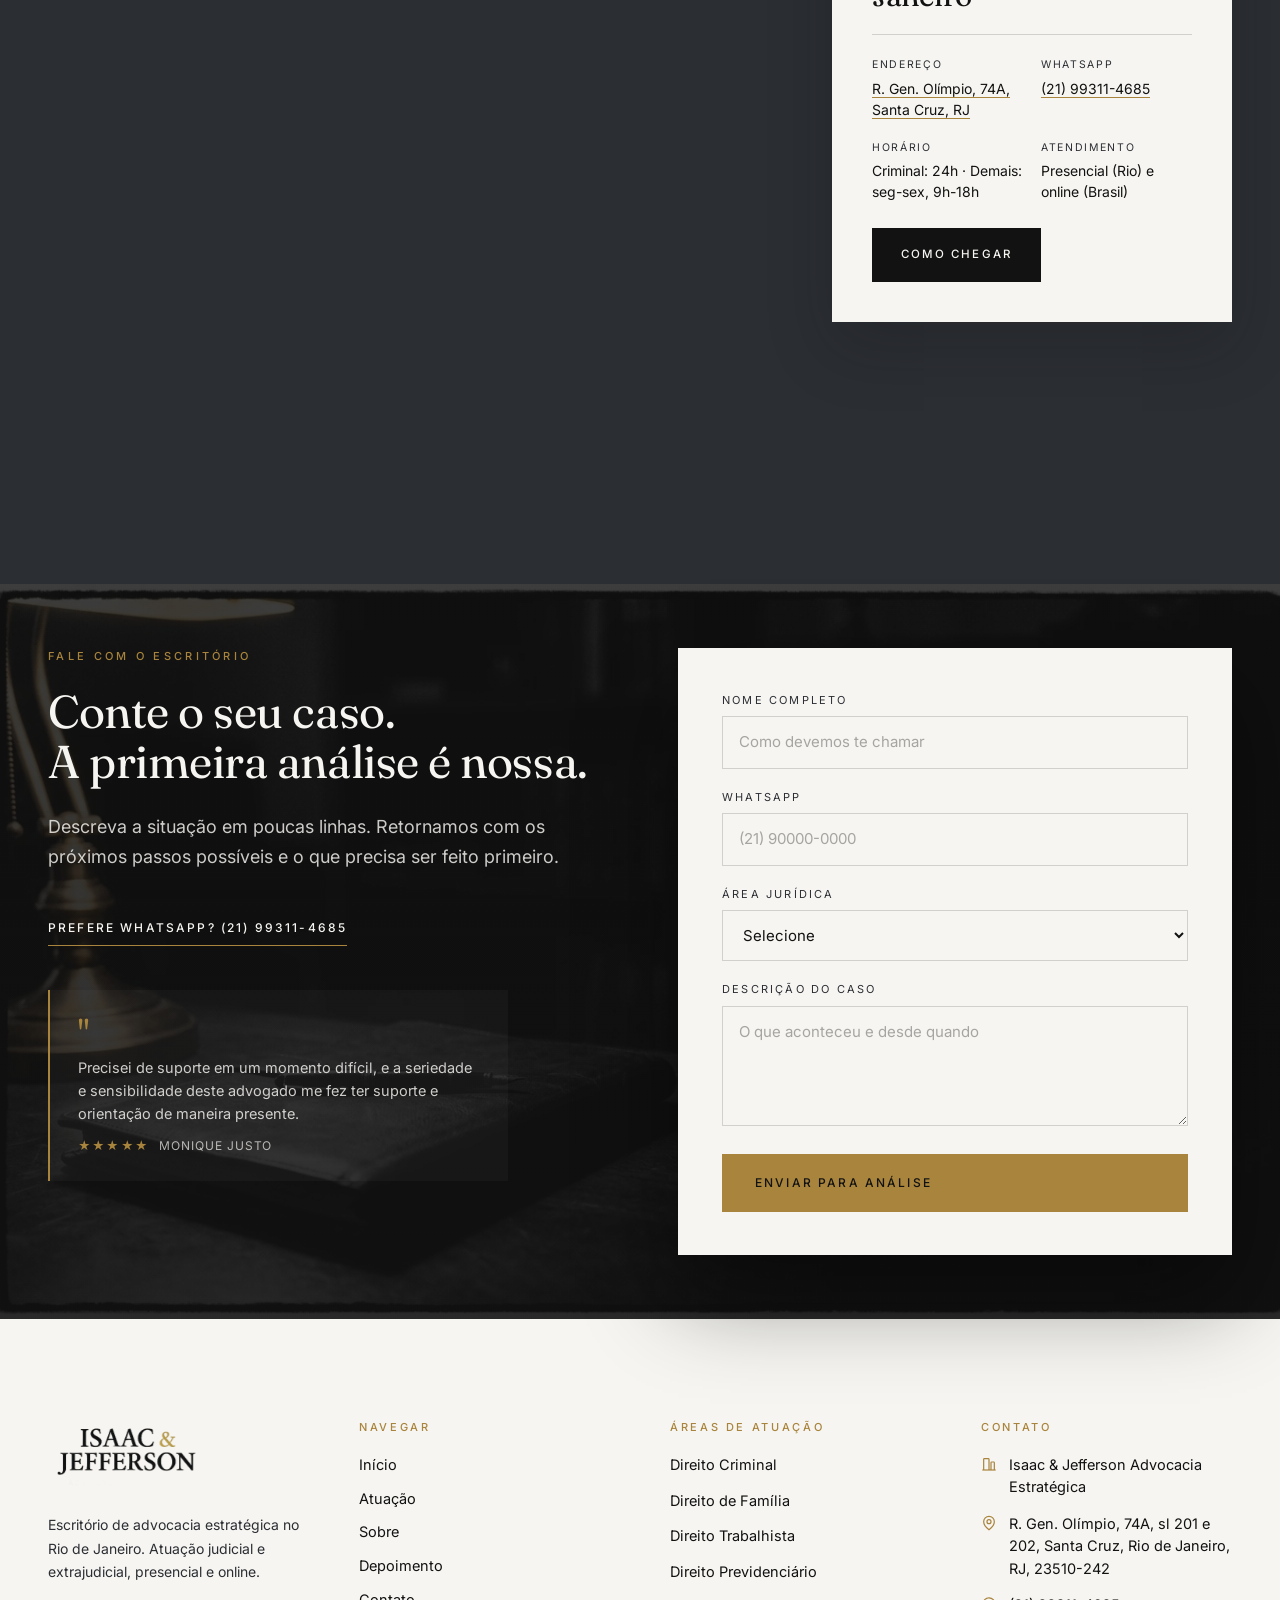
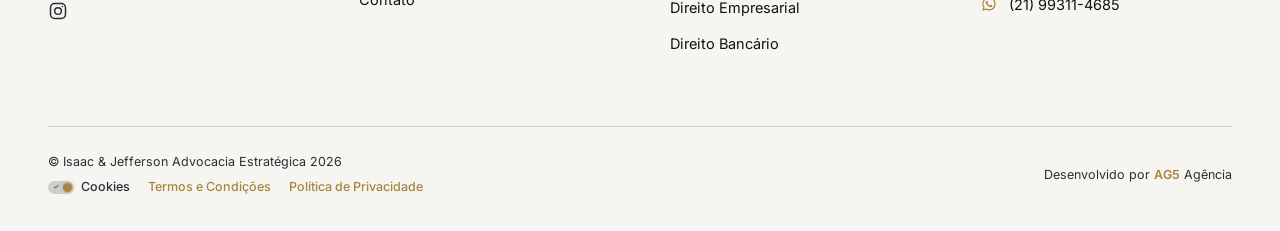
==== commit 1d771eaa: "chore: update attorney name to Jefferson Rodrigues in HTML and schema" ====
--- a/index.html
+++ b/index.html
@@ -464,16 +464,16 @@
         </article>
         <article class="team__card" data-team-carousel>
           <div class="team__slides">
-            <img src="assets/jefferson-advogado-retrato-fundo-bege.webp" alt="Jefferson, advogado trabalhista e empresarial em Santa Cruz, Rio de Janeiro" width="600" height="900" loading="lazy" class="is-active" />
-            <img src="assets/advogado-atendimento-notebook-consultoria-juridica.webp" alt="Jefferson, advogado, em atendimento com notebook" width="600" height="900" loading="lazy" />
-            <img src="assets/advogado-escritorio-atendimento-tablet-cafe.webp" alt="Jefferson, advogado, em atendimento no escritório" width="600" height="900" loading="lazy" />
+            <img src="assets/jefferson-advogado-retrato-fundo-bege.webp" alt="Jefferson Rodrigues, advogado trabalhista e empresarial em Santa Cruz, Rio de Janeiro" width="600" height="900" loading="lazy" class="is-active" />
+            <img src="assets/advogado-atendimento-notebook-consultoria-juridica.webp" alt="Jefferson Rodrigues, advogado, em atendimento com notebook" width="600" height="900" loading="lazy" />
+            <img src="assets/advogado-escritorio-atendimento-tablet-cafe.webp" alt="Jefferson Rodrigues, advogado, em atendimento no escritório" width="600" height="900" loading="lazy" />
           </div>
           <div class="team__dots" role="tablist" aria-label="Fotos de Jefferson">
             <button type="button" class="is-active" role="tab" aria-selected="true" aria-label="Foto 1 de Jefferson"></button><button type="button" role="tab" aria-selected="false" aria-label="Foto 2 de Jefferson"></button><button type="button" role="tab" aria-selected="false" aria-label="Foto 3 de Jefferson"></button>
           </div>
           <div class="team__veil" aria-hidden="true"></div>
           <div class="team__panel">
-            <h3>Jefferson</h3>
+            <h3>Jefferson Rodrigues</h3>
             <p class="team__oab">OAB/RJ 245.227</p>
             <p class="team__focus">Direito Trabalhista, Empresarial e Previdenciário. Consultoria para empresas, contratos e benefícios do INSS.</p>
           </div>
@@ -910,7 +910,7 @@
         },
         {
           "@type": "Person",
-          "name": "Jefferson",
+          "name": "Jefferson Rodrigues",
           "jobTitle": "Advogado, OAB/RJ 245.227",
           "description": "Advogado responsável pela área de Direito Trabalhista, Empresarial e Previdenciário, com consultoria para empresas, contratos e benefícios do INSS.",
           "image": "https://issacejefferson.ag5agencia.site/assets/jefferson-advogado-retrato-fundo-bege.webp"
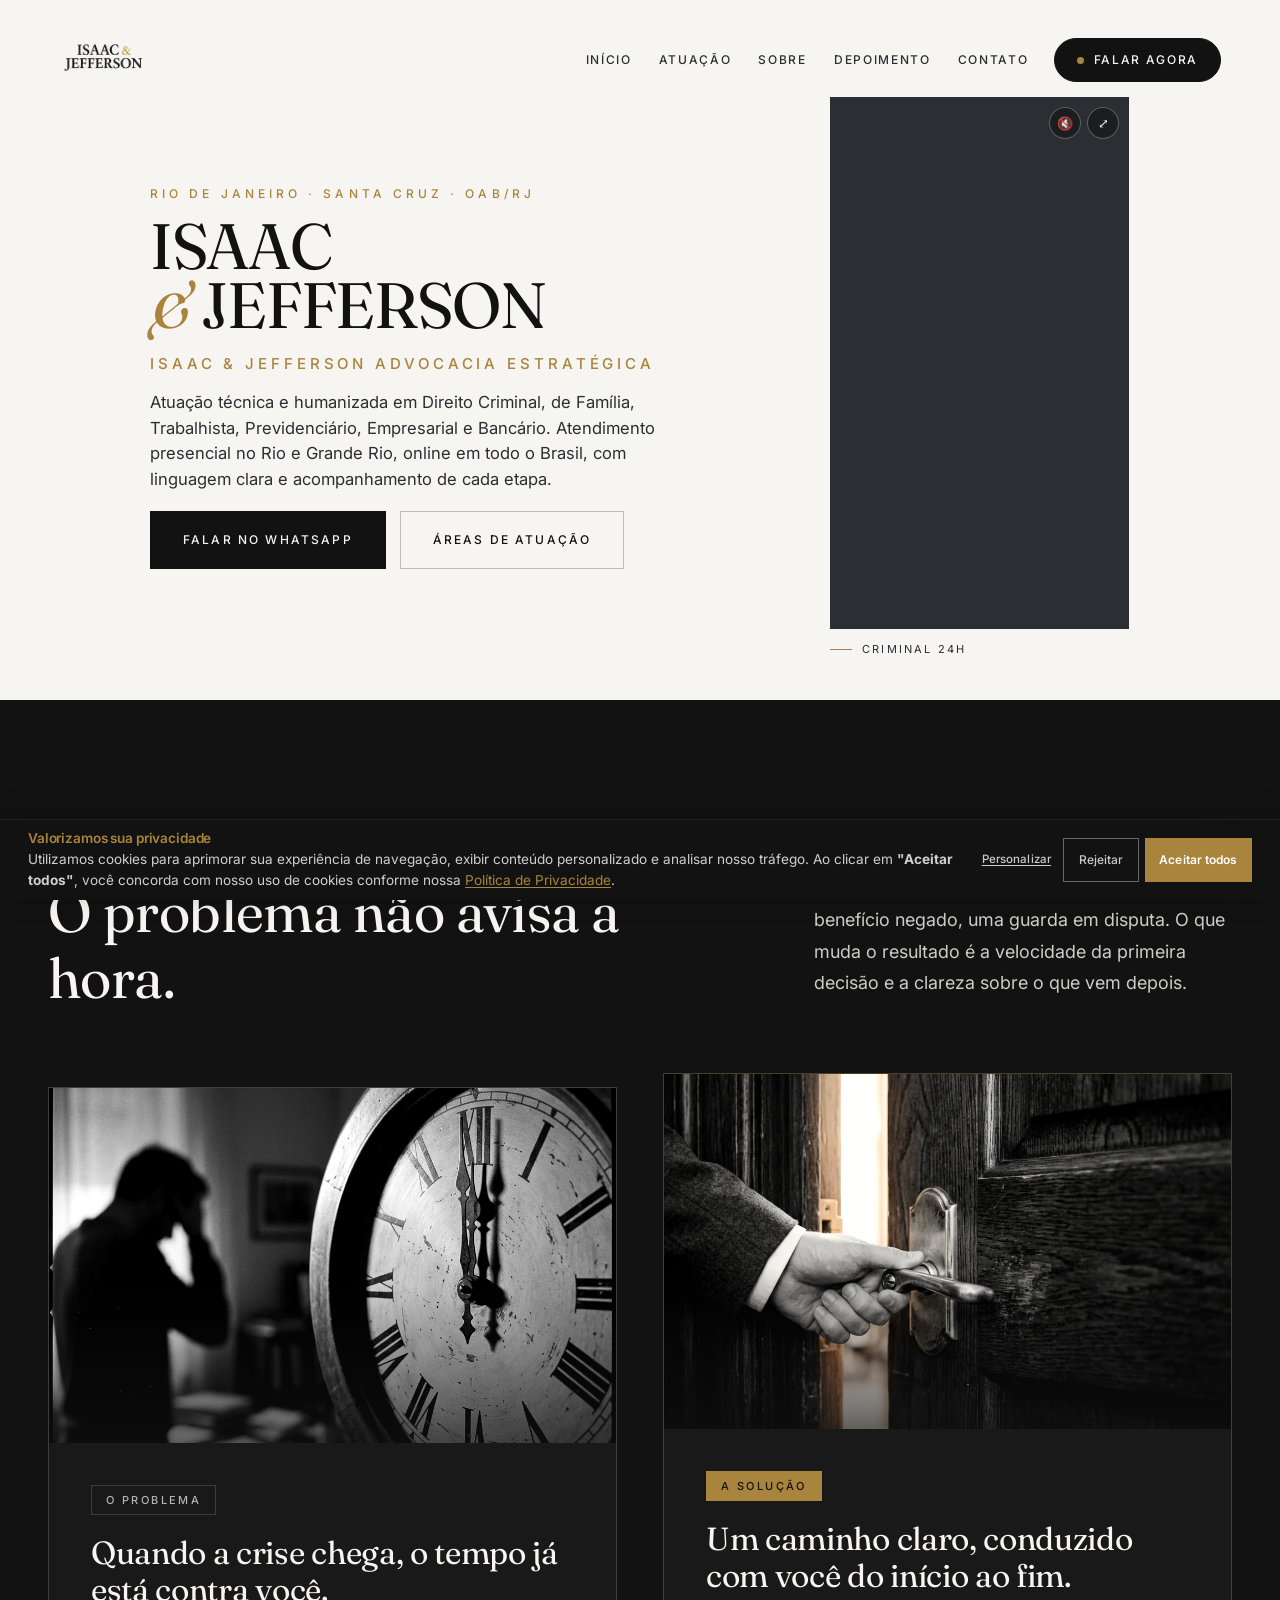
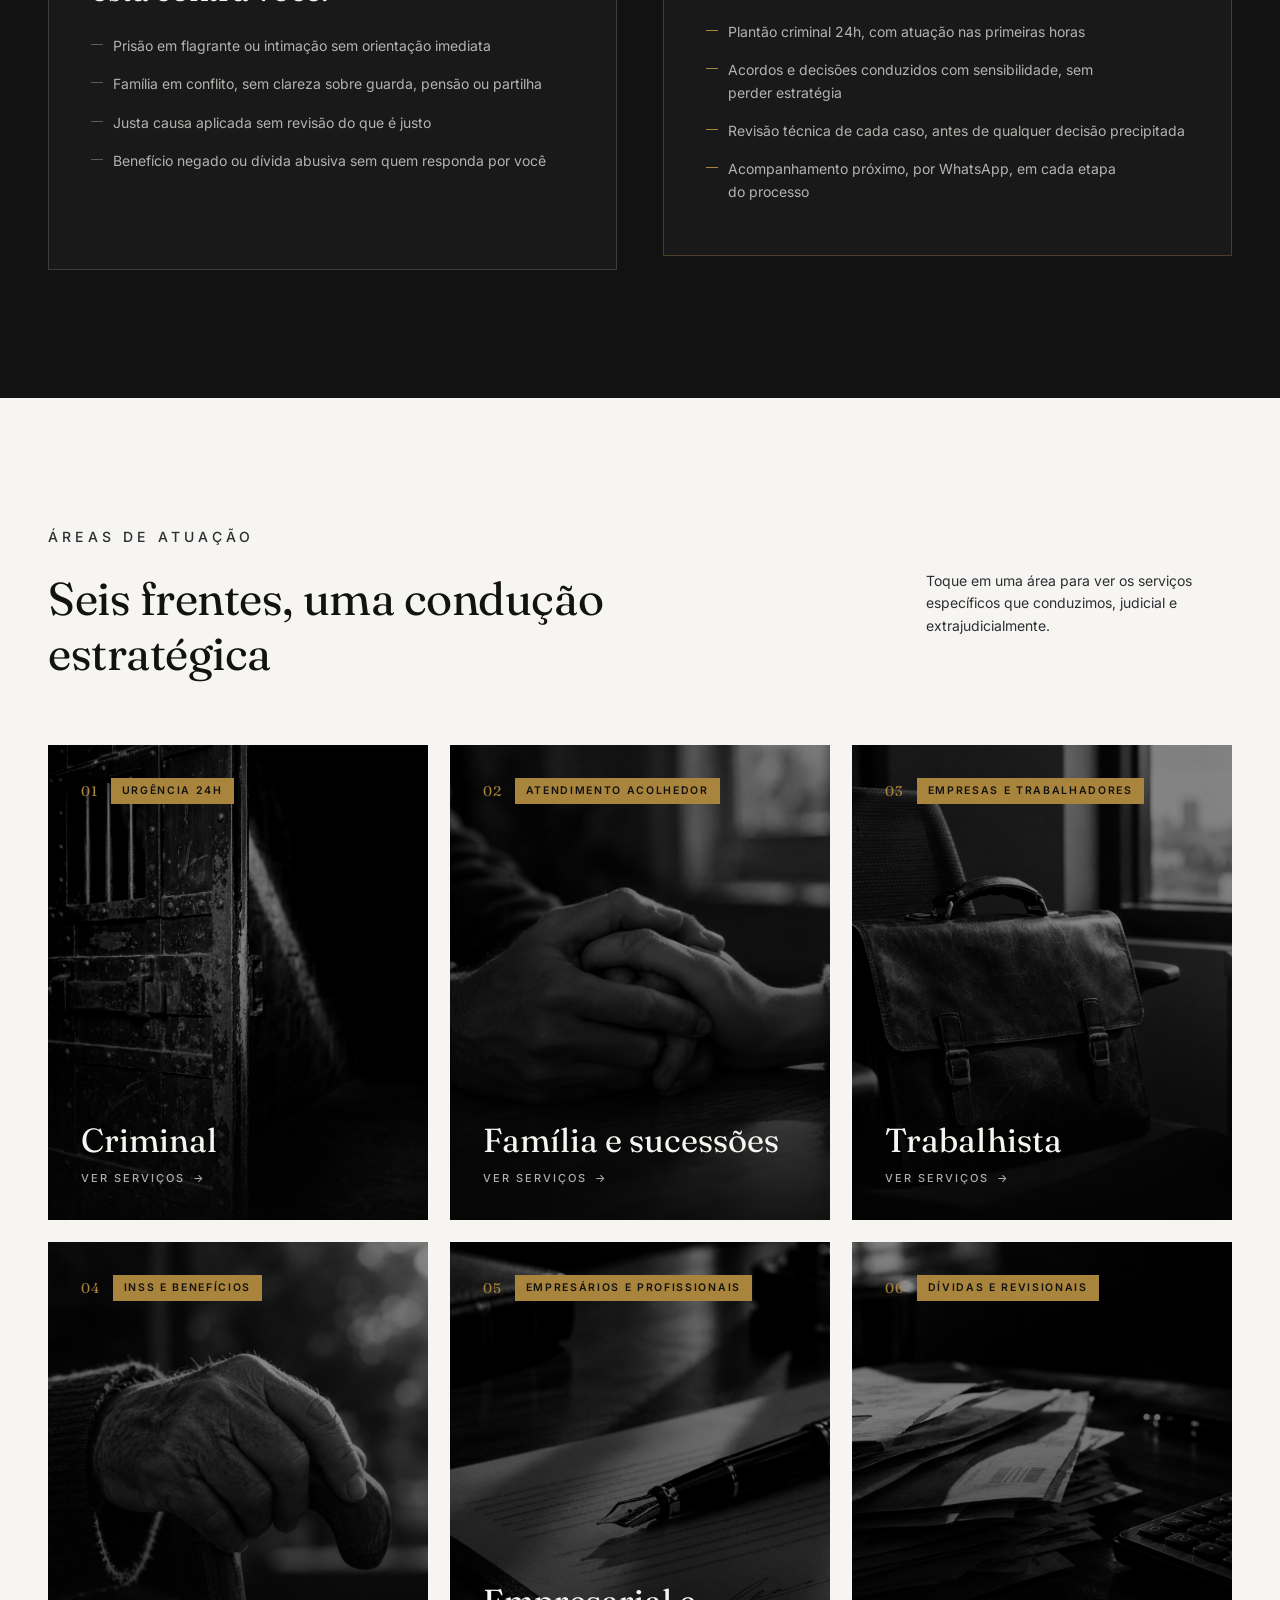
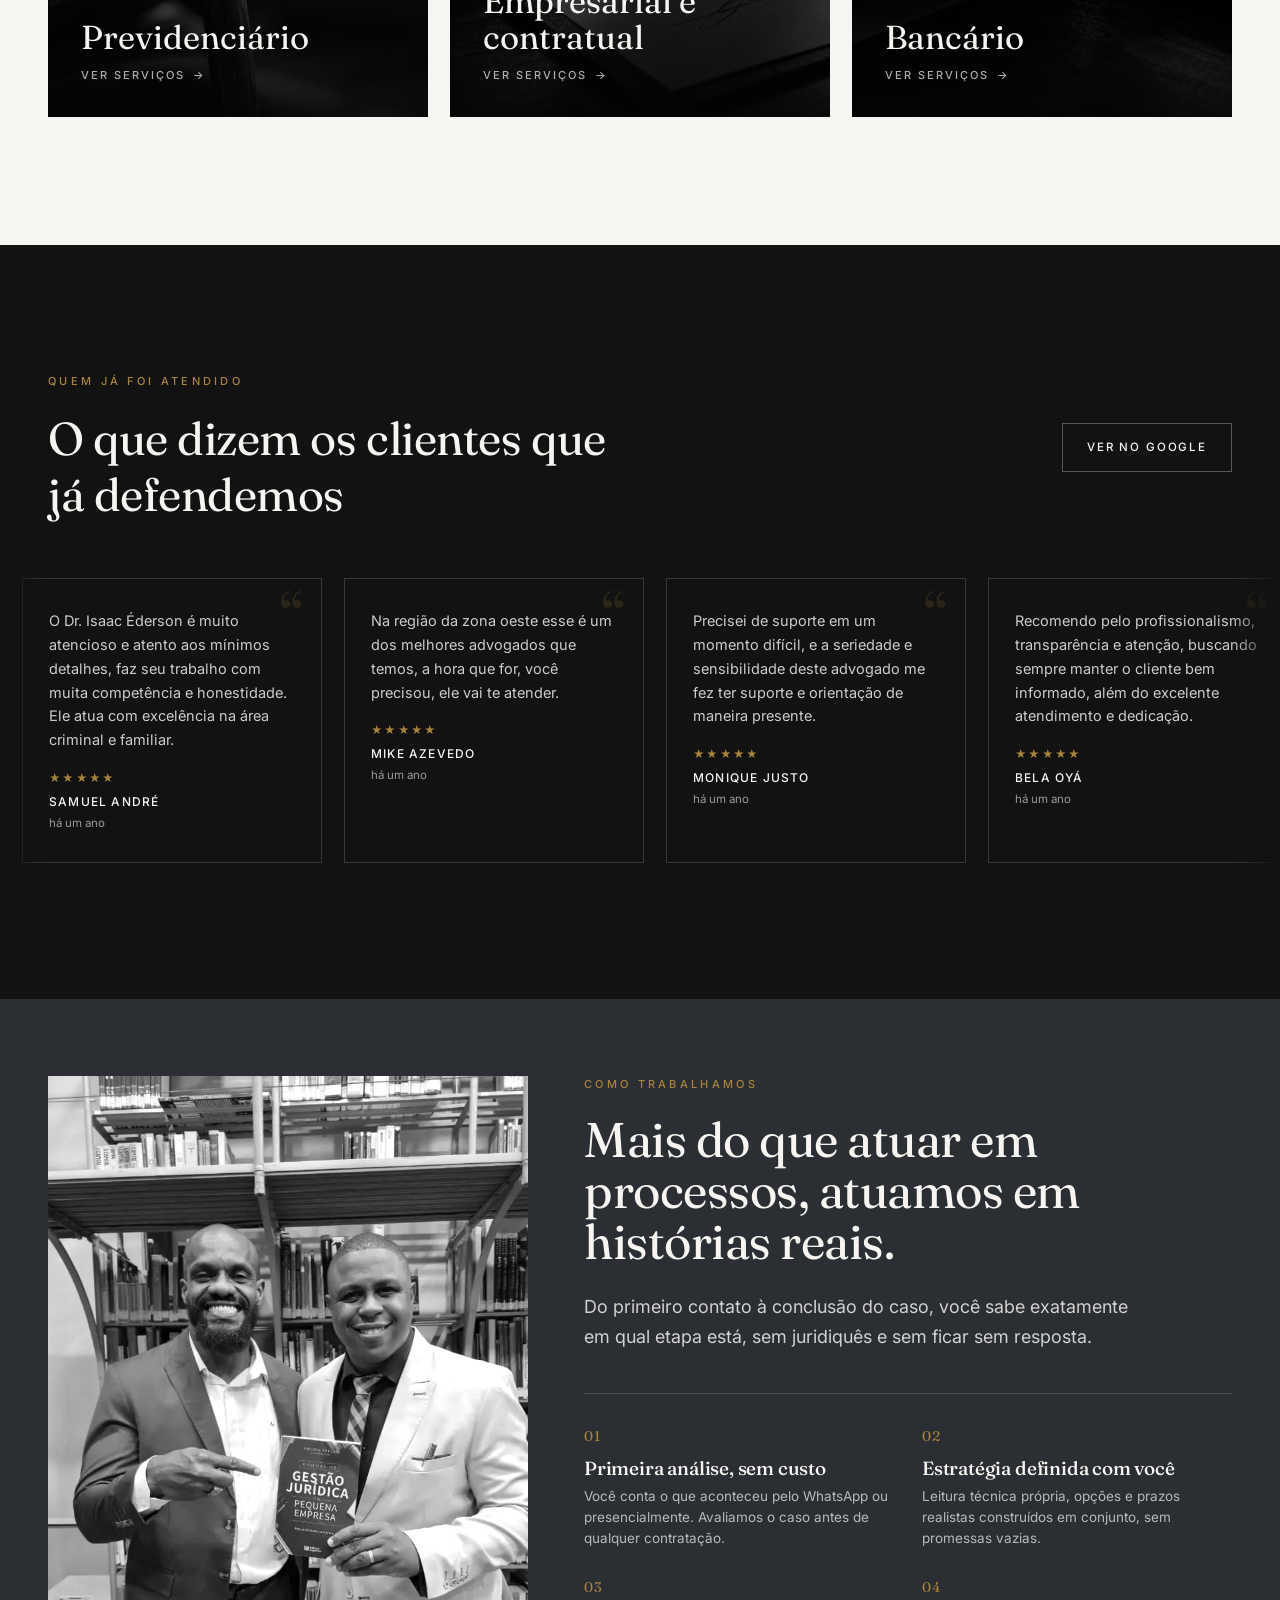
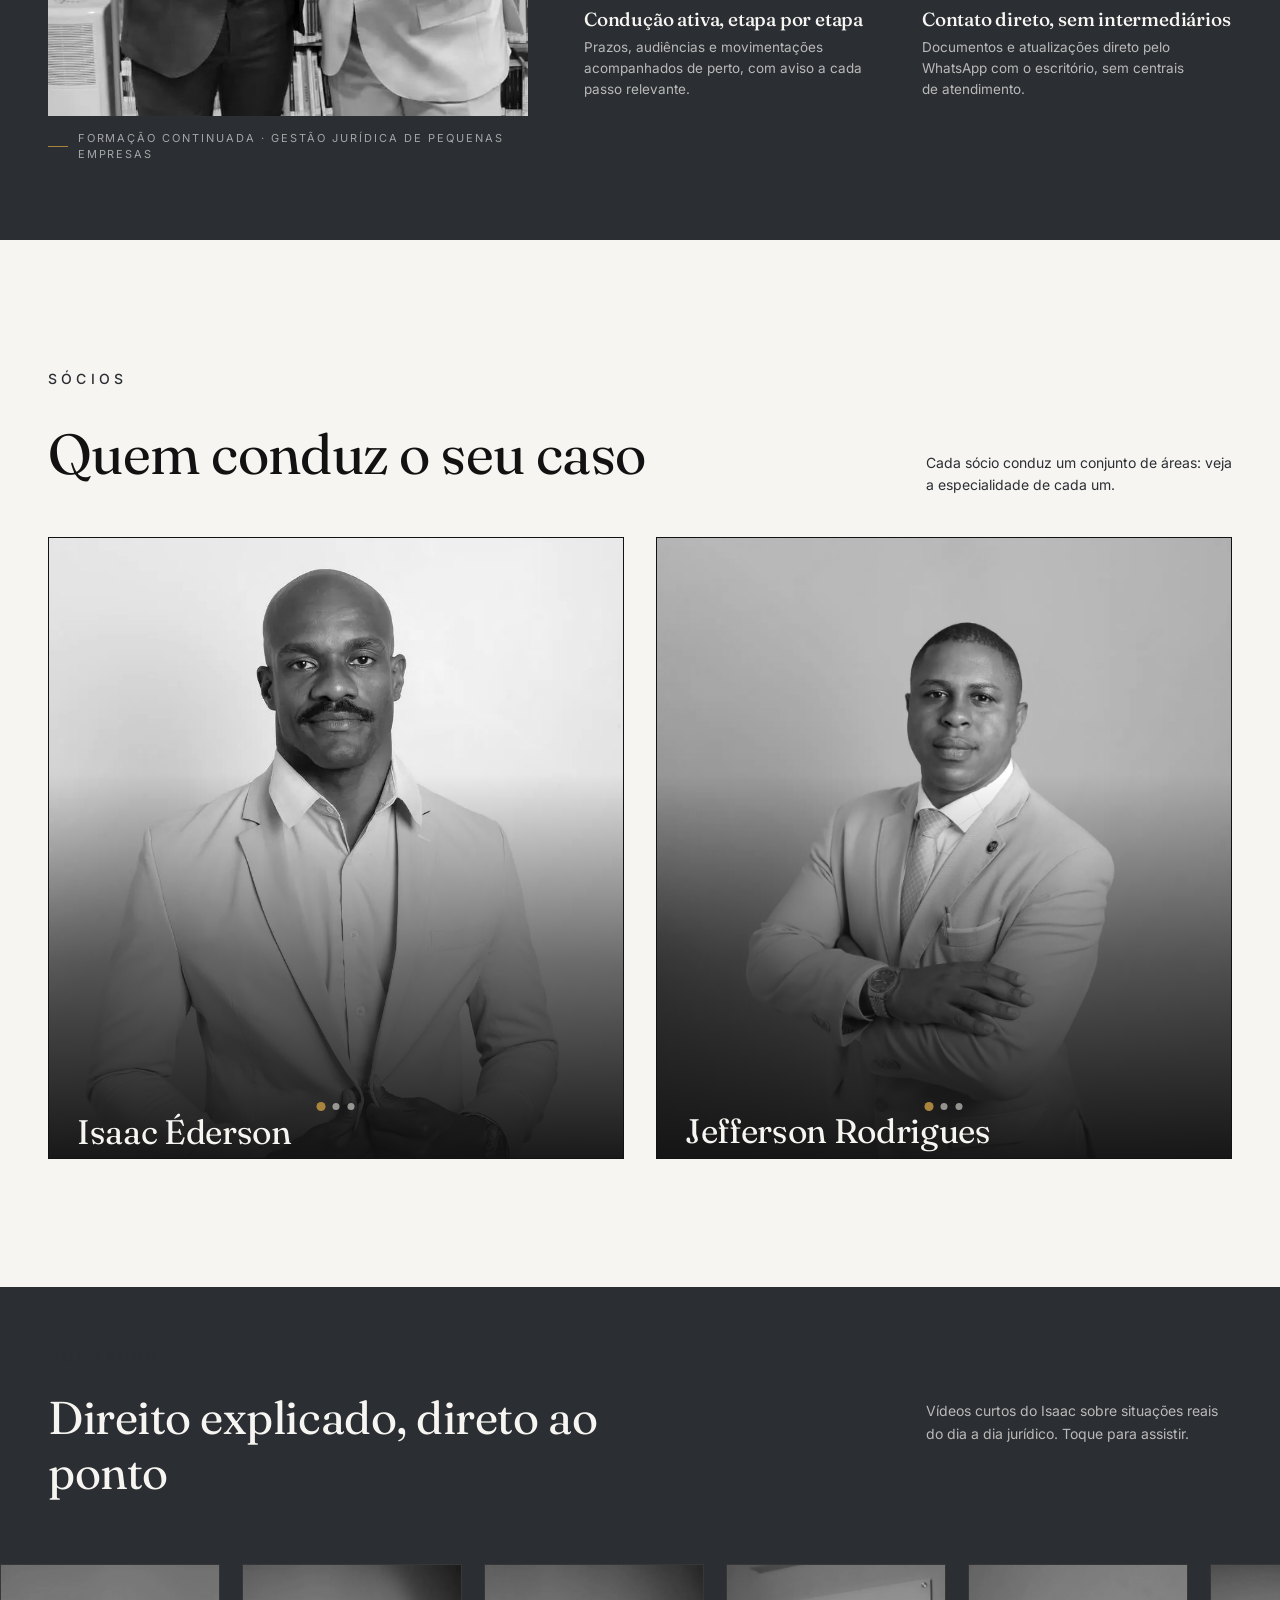
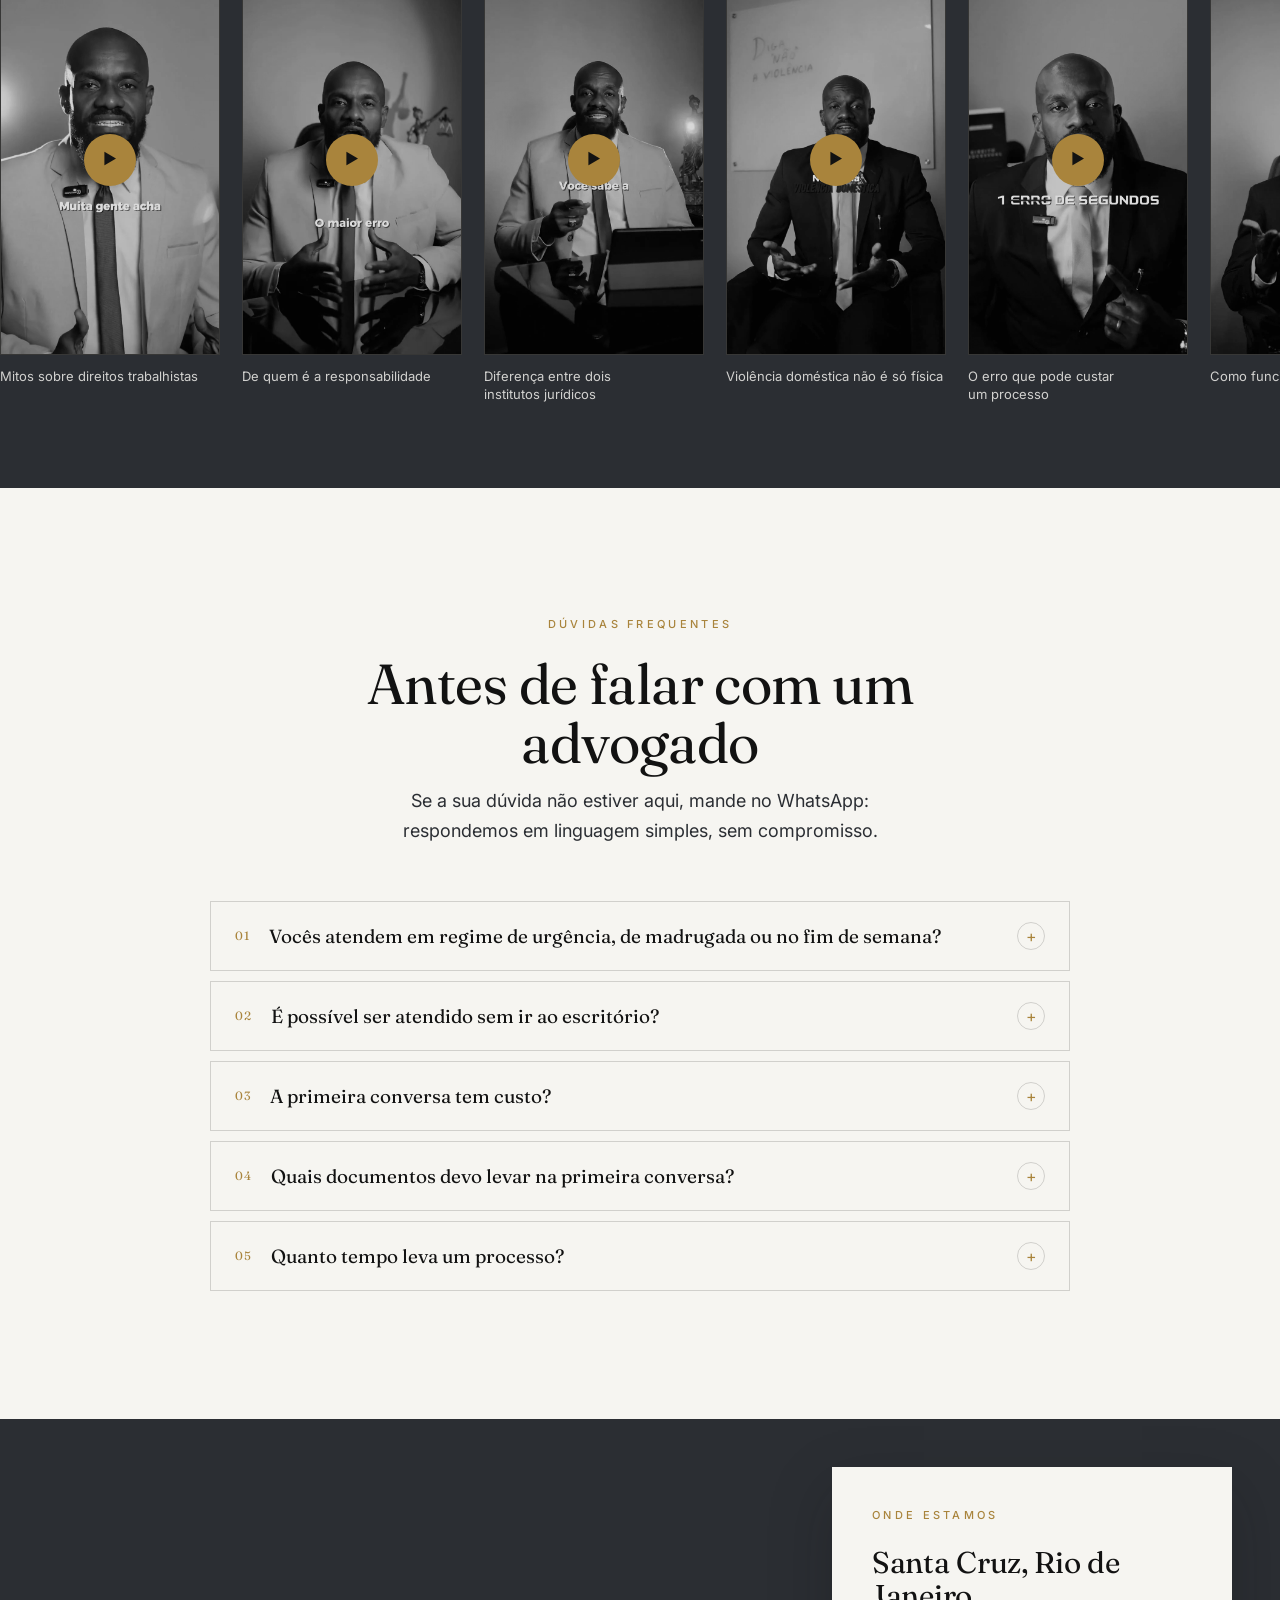
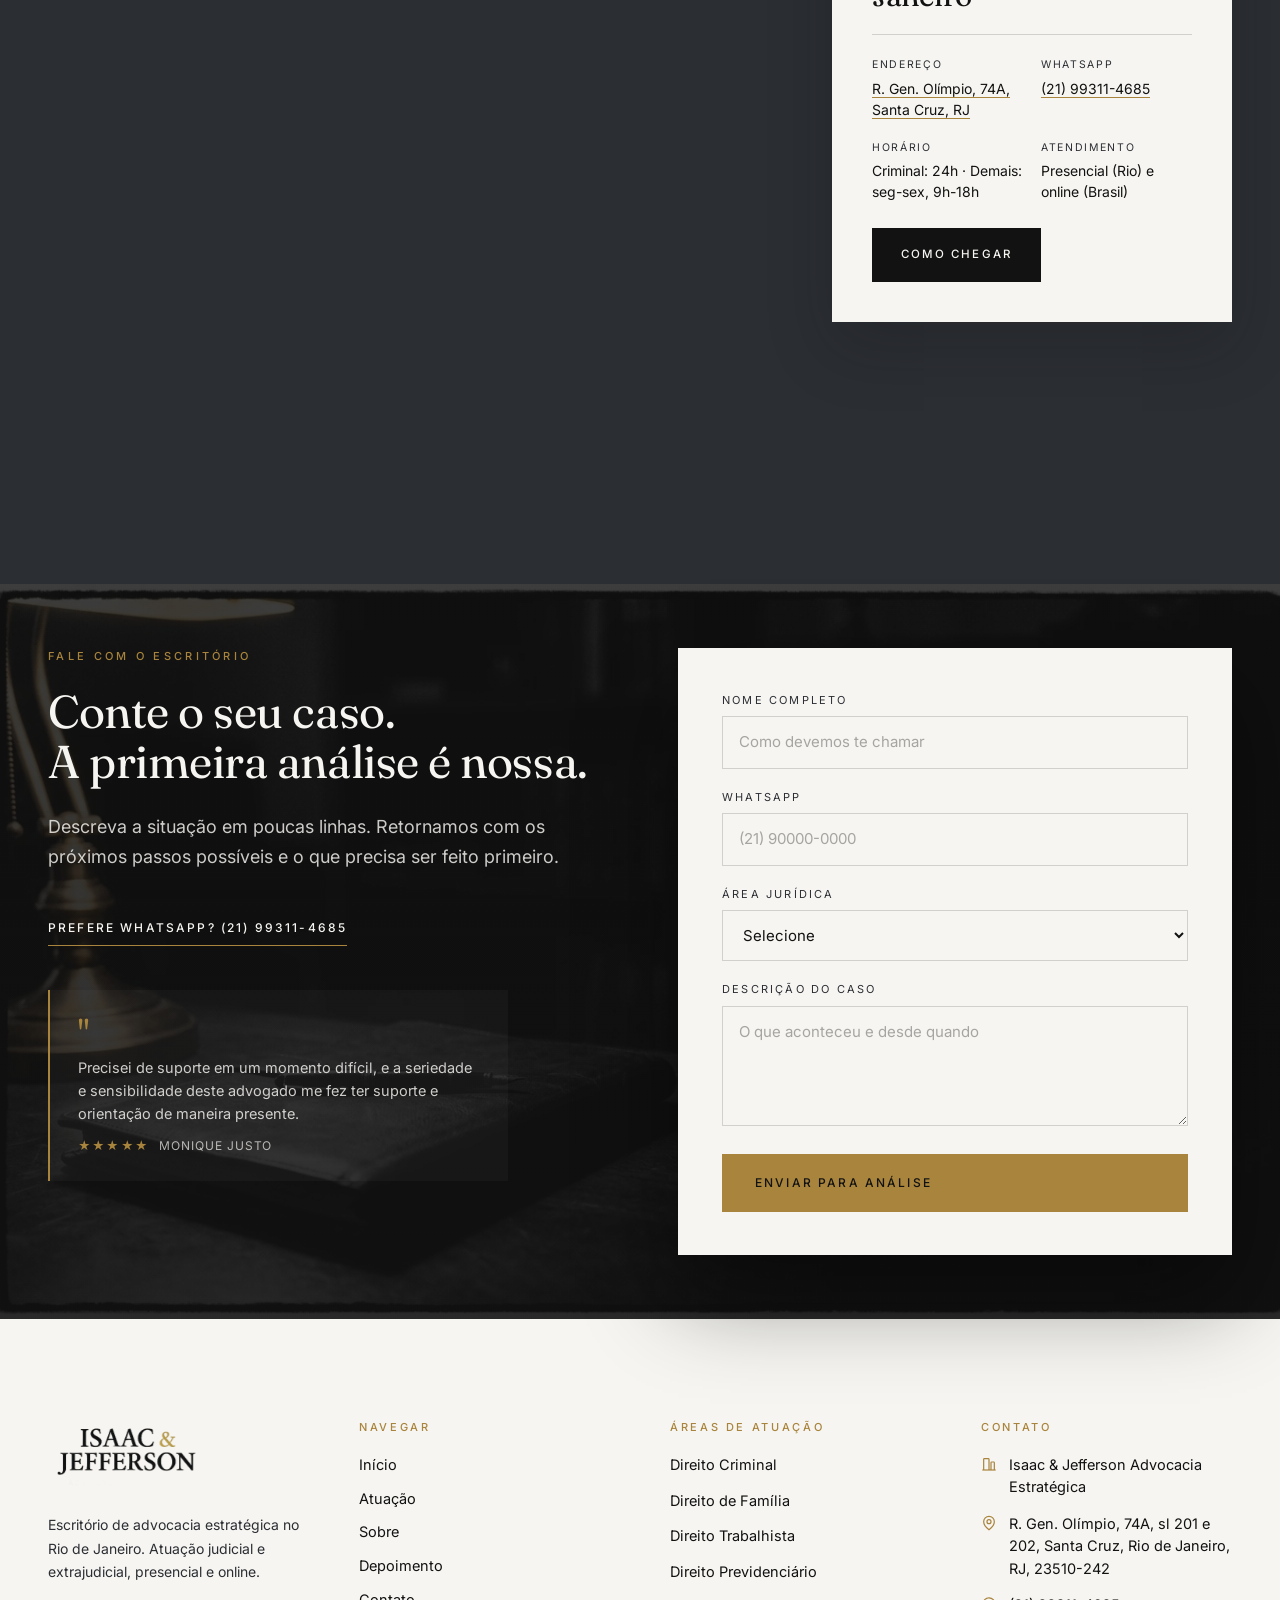
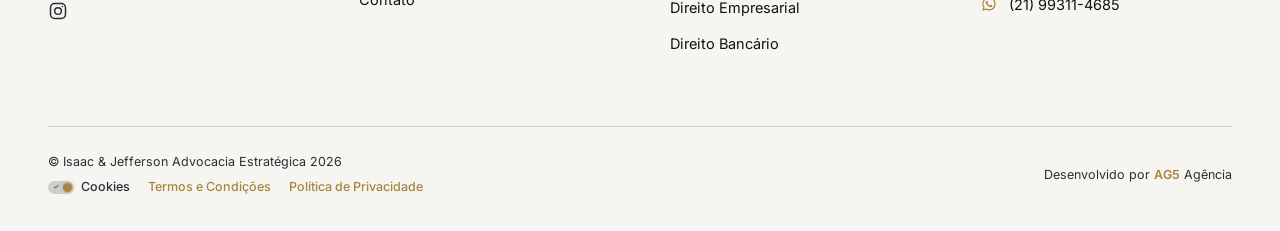
==== commit 319ffa64: "feat: add Live Server configuration and reorder testimonials section" ====
--- a/index.html
+++ b/index.html
@@ -392,6 +392,23 @@
     </div>
   </div>
 
+  <!-- DEPOIMENTOS -->
+  <section class="section section--dark wall" id="depoimentos">
+    <div class="wrap reveal">
+      <div class="wall__head">
+        <div>
+          <p class="eyebrow mb-3">Quem já foi atendido</p>
+          <h2>O que dizem os clientes que já defendemos</h2>
+        </div>
+        <div class="row-actions">
+          <a class="btn btn--ghost-light" href="https://share.google/rDCIeaf4TLMOgI6k5" target="_blank" rel="noopener noreferrer">Ver no Google</a>
+        </div>
+      </div>
+
+      <div class="wall__track" data-wall></div>
+    </div>
+  </section>
+
   <!-- ENCANTAMENTO -->
   <section class="section section--graphite ct" id="como-trabalhamos">
     <div class="wrap reveal">
@@ -610,22 +627,6 @@
   </section>
 
   <!-- DEPOIMENTOS -->
-  <section class="section section--dark wall" id="depoimentos">
-    <div class="wrap reveal">
-      <div class="wall__head">
-        <div>
-          <p class="eyebrow mb-3">Quem já foi atendido</p>
-          <h2>O que dizem os clientes que já defendemos</h2>
-        </div>
-        <div class="row-actions">
-          <a class="btn btn--ghost-light" href="https://share.google/rDCIeaf4TLMOgI6k5" target="_blank" rel="noopener noreferrer">Ver no Google</a>
-        </div>
-      </div>
-
-      <div class="wall__track" data-wall></div>
-    </div>
-  </section>
-
   <!-- FAQ -->
   <section class="section section--light" id="faq">
     <div class="wrap reveal">
--- a/style.css
+++ b/style.css
@@ -942,22 +942,33 @@
 
 .team__dots {
   position: absolute;
-  bottom: clamp(22px, 3vw, 32px);
+  bottom: clamp(38px, 5vw, 48px);
   left: 50%;
   transform: translateX(-50%);
   z-index: 2;
   display: flex;
+  align-items: center;
   gap: 8px;
-}
+  transition: opacity 300ms ease;
+}
+.team__card:hover .team__dots,
+.team__card:focus-within .team__dots { opacity: 0; }
 .team__dots button {
+  display: block;
   position: relative;
-  width: 6px;
-  height: 6px;
+  flex-shrink: 0;
+  box-sizing: border-box;
+  width: 7px;
+  height: 7px;
+  margin: 0;
+  padding: 0;
   border: none;
   border-radius: 50%;
-  background-color: var(--paper-30);
+  background-color: rgba(246, 245, 241, 0.55);
   transition: background-color 300ms ease, transform 300ms ease;
   cursor: default;
+  appearance: none;
+  -webkit-appearance: none;
 }
 .team__dots button.is-active { background-color: var(--gold); transform: scale(1.3); }
 /* Accessibility fix: touch target minimo 44x44px via pseudo-elemento invisivel, sem alterar o layout visual dos dots */
@@ -966,9 +977,6 @@
   position: absolute;
   inset: -19px;
 }
-.team__card:hover .team__dots,
-.team__card:focus-within .team__dots { opacity: 0; }
-
 .team__num {
   position: absolute;
   top: clamp(18px, 2.4vw, 26px);
